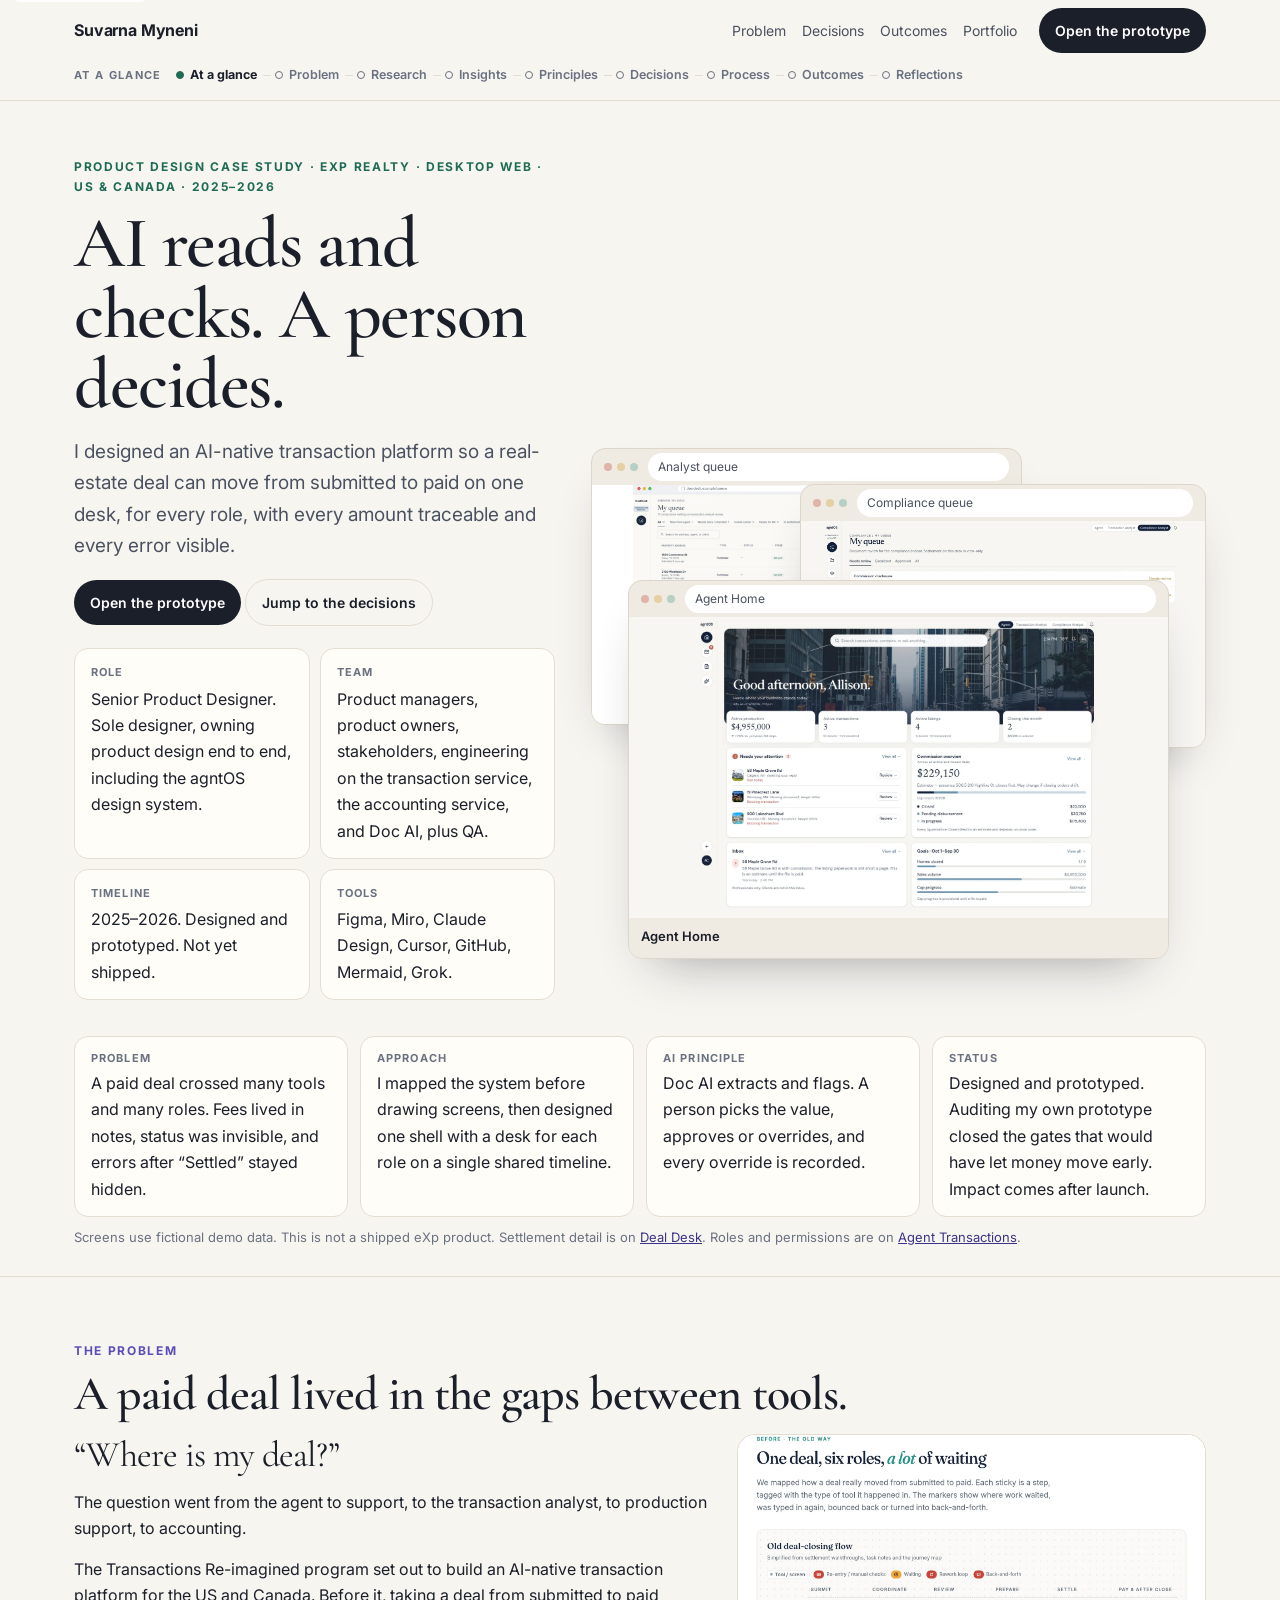
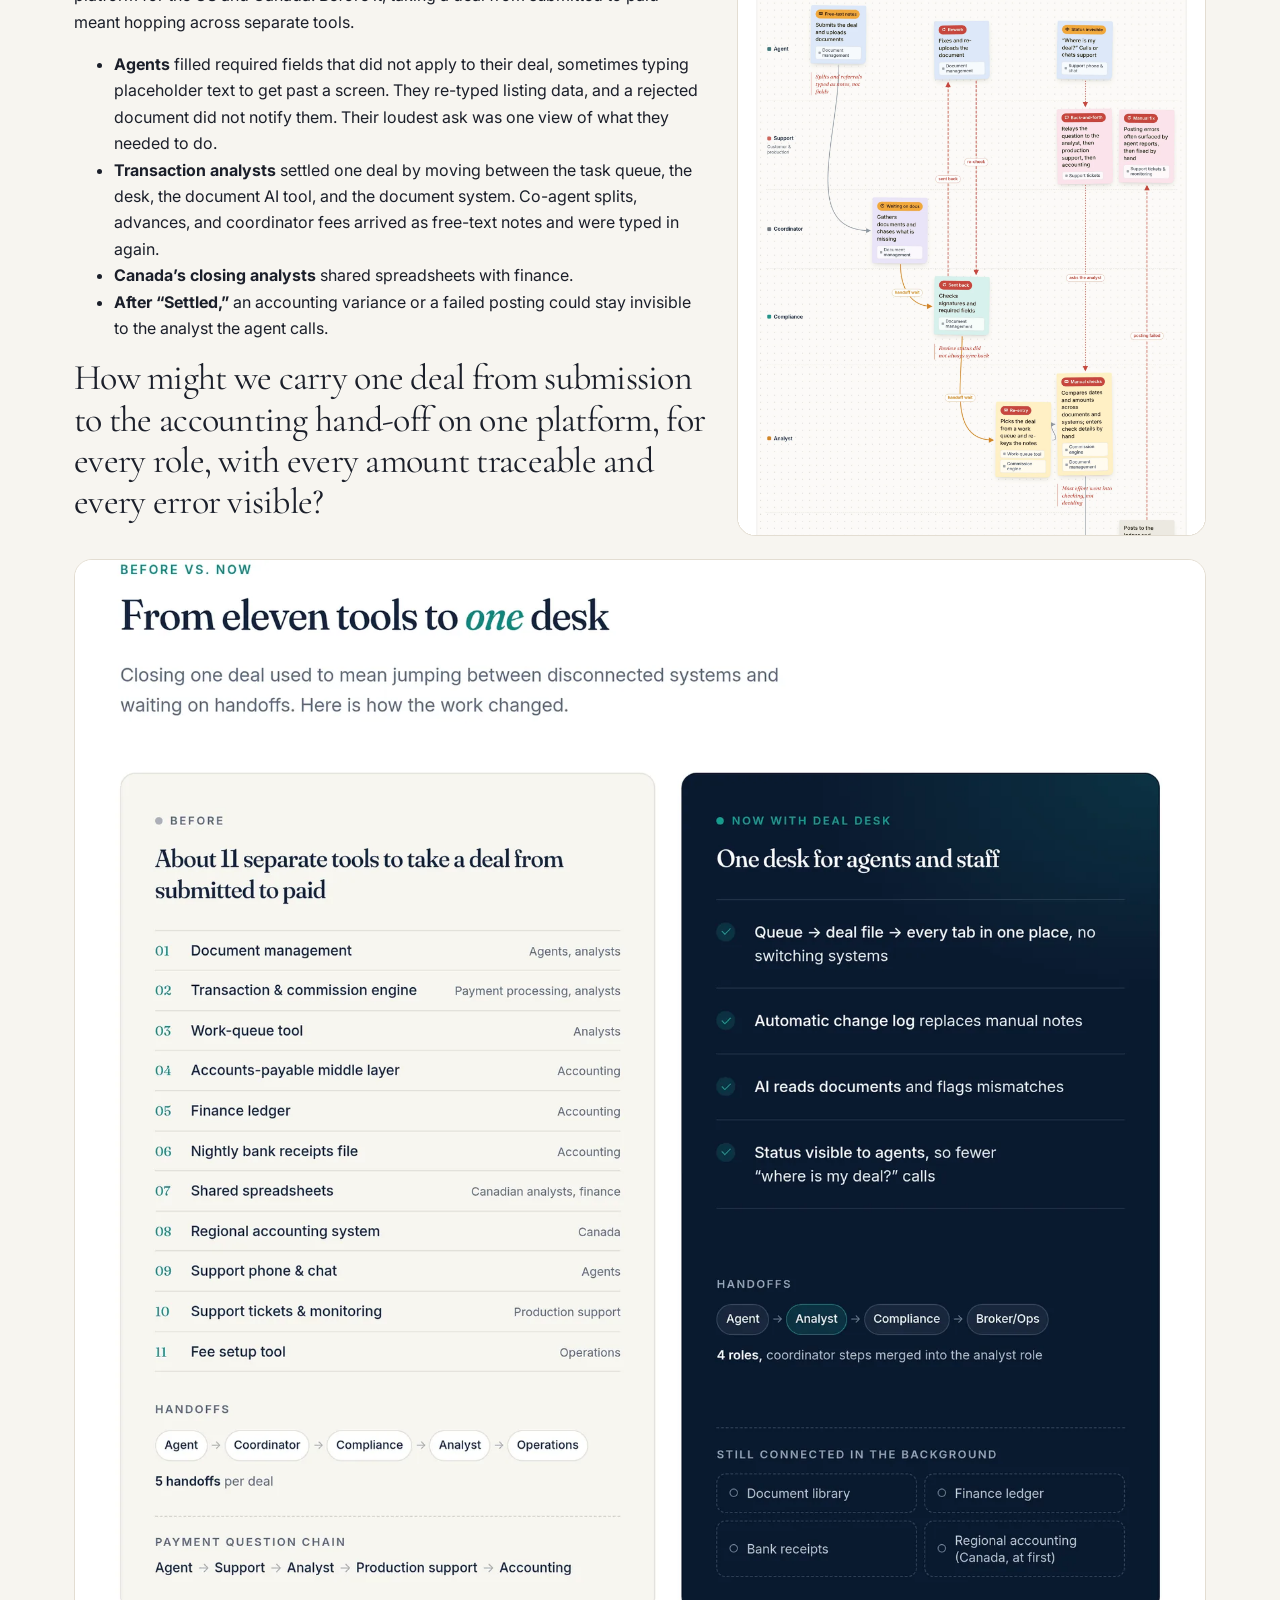
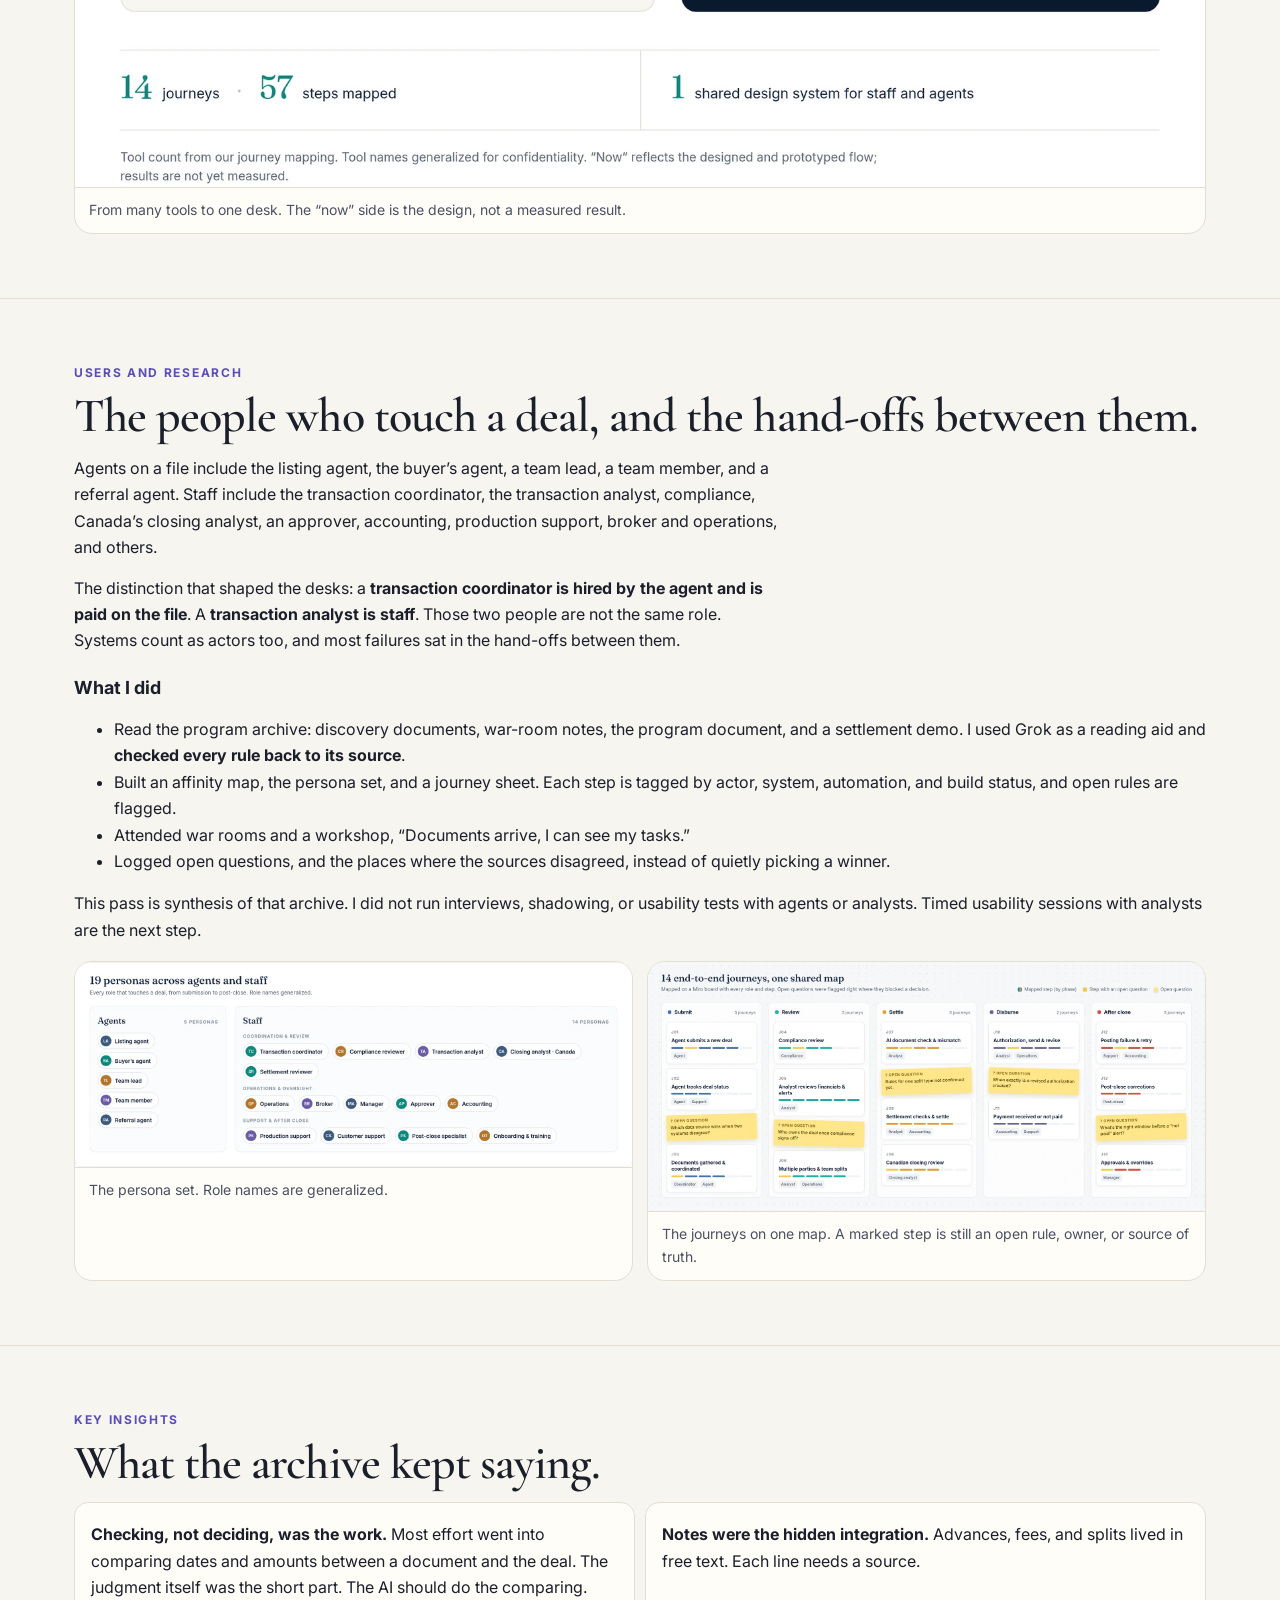
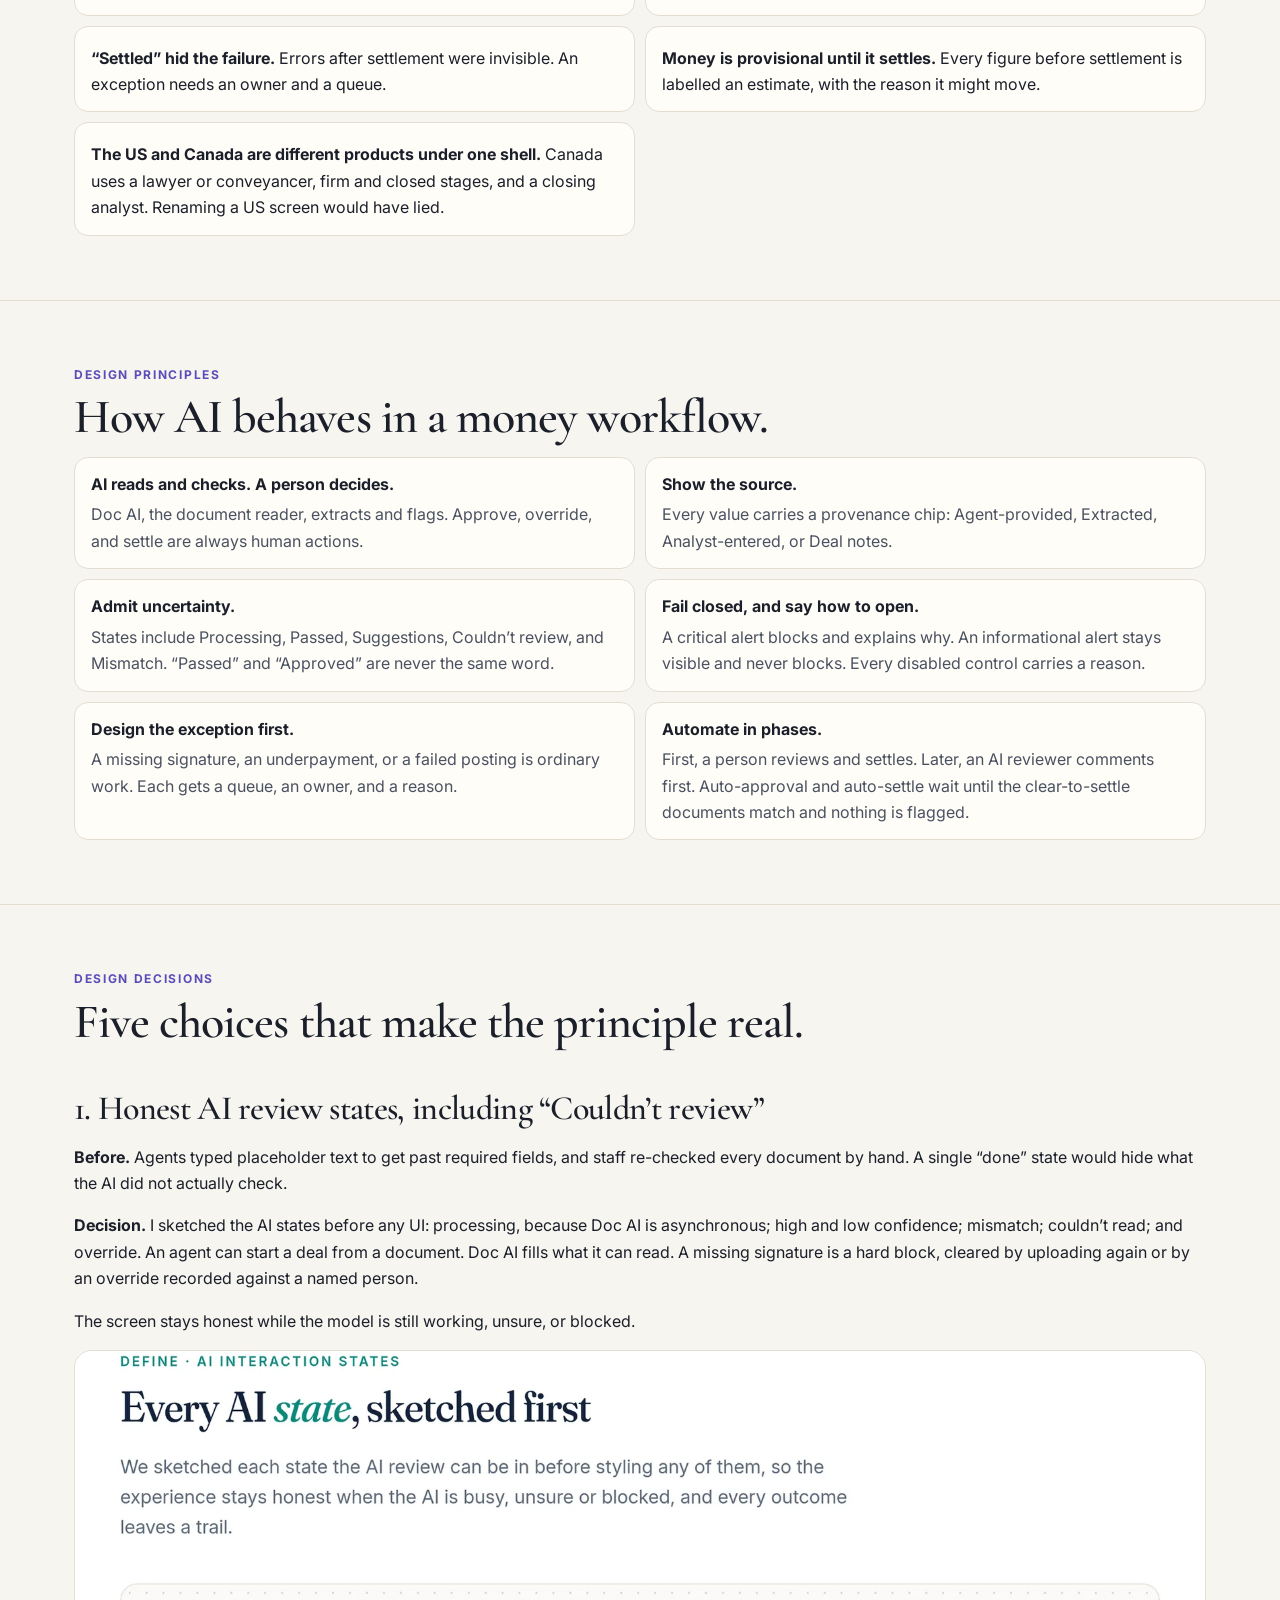
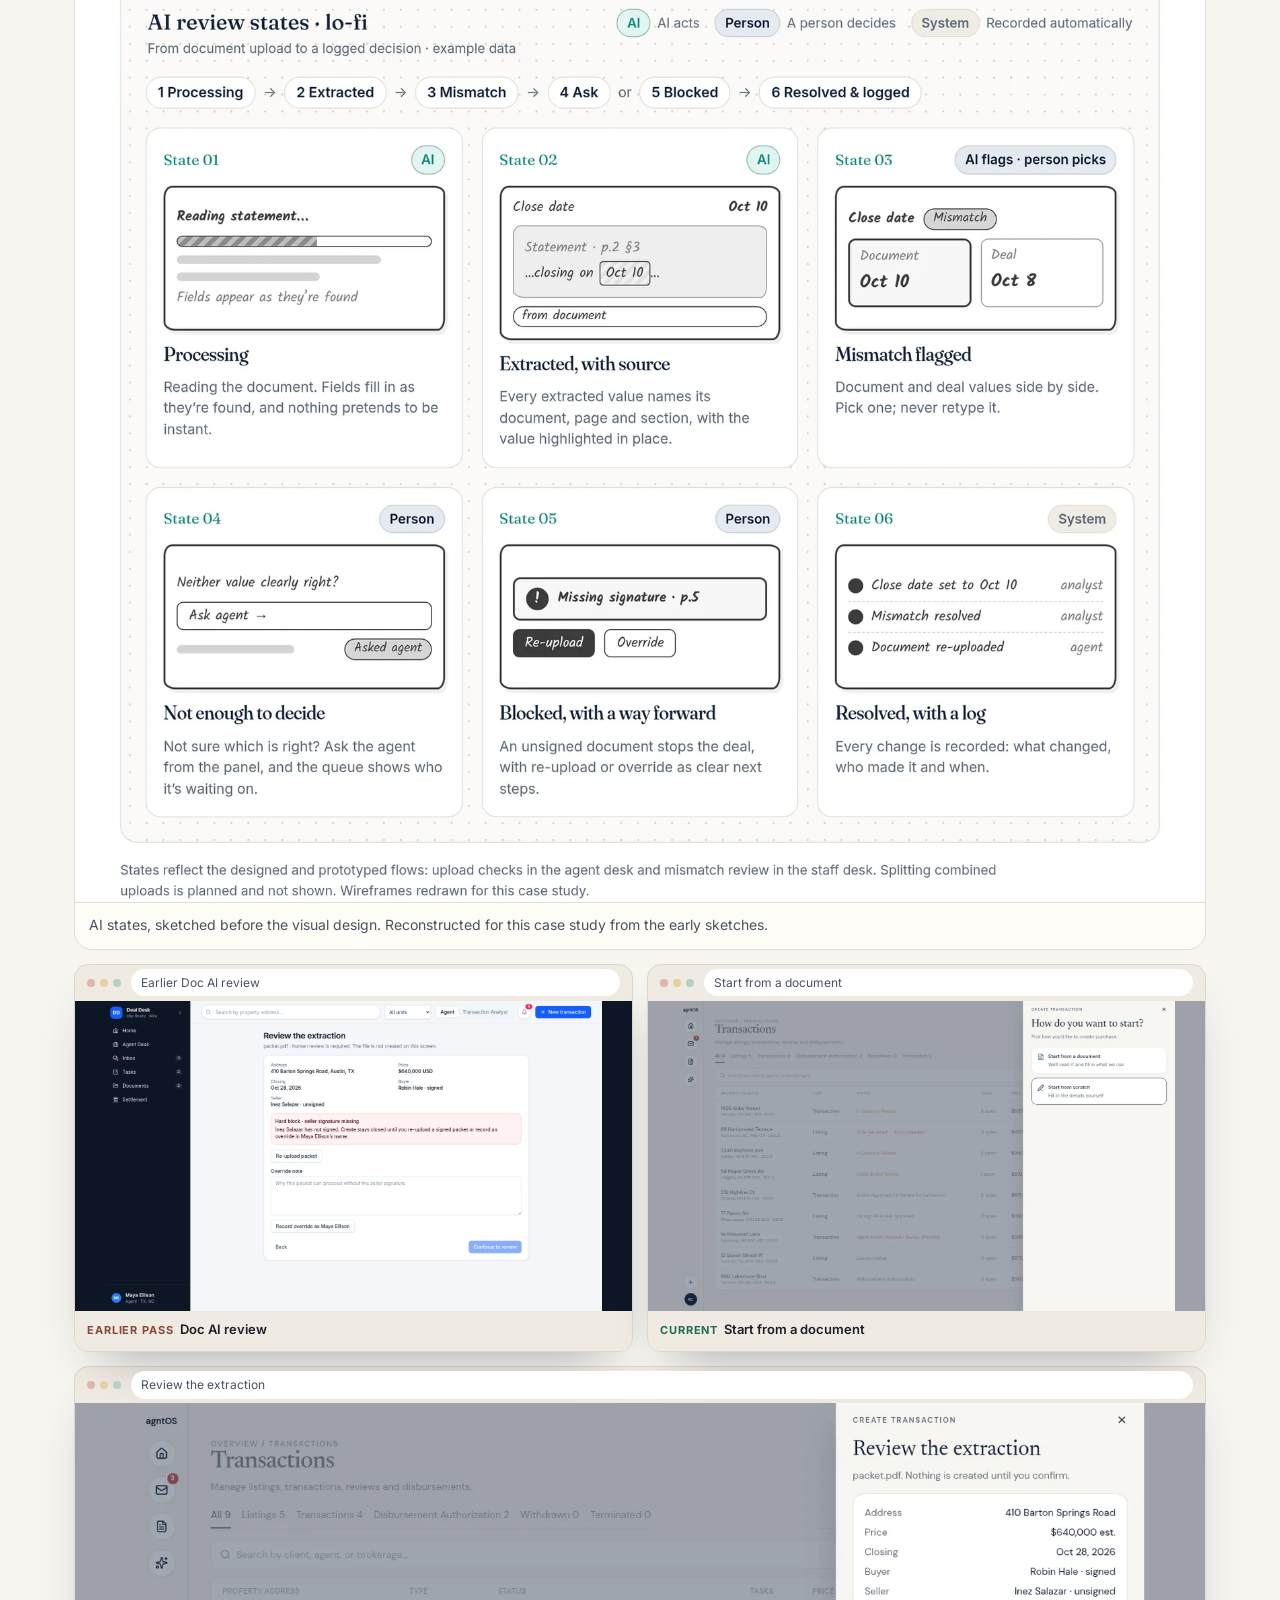
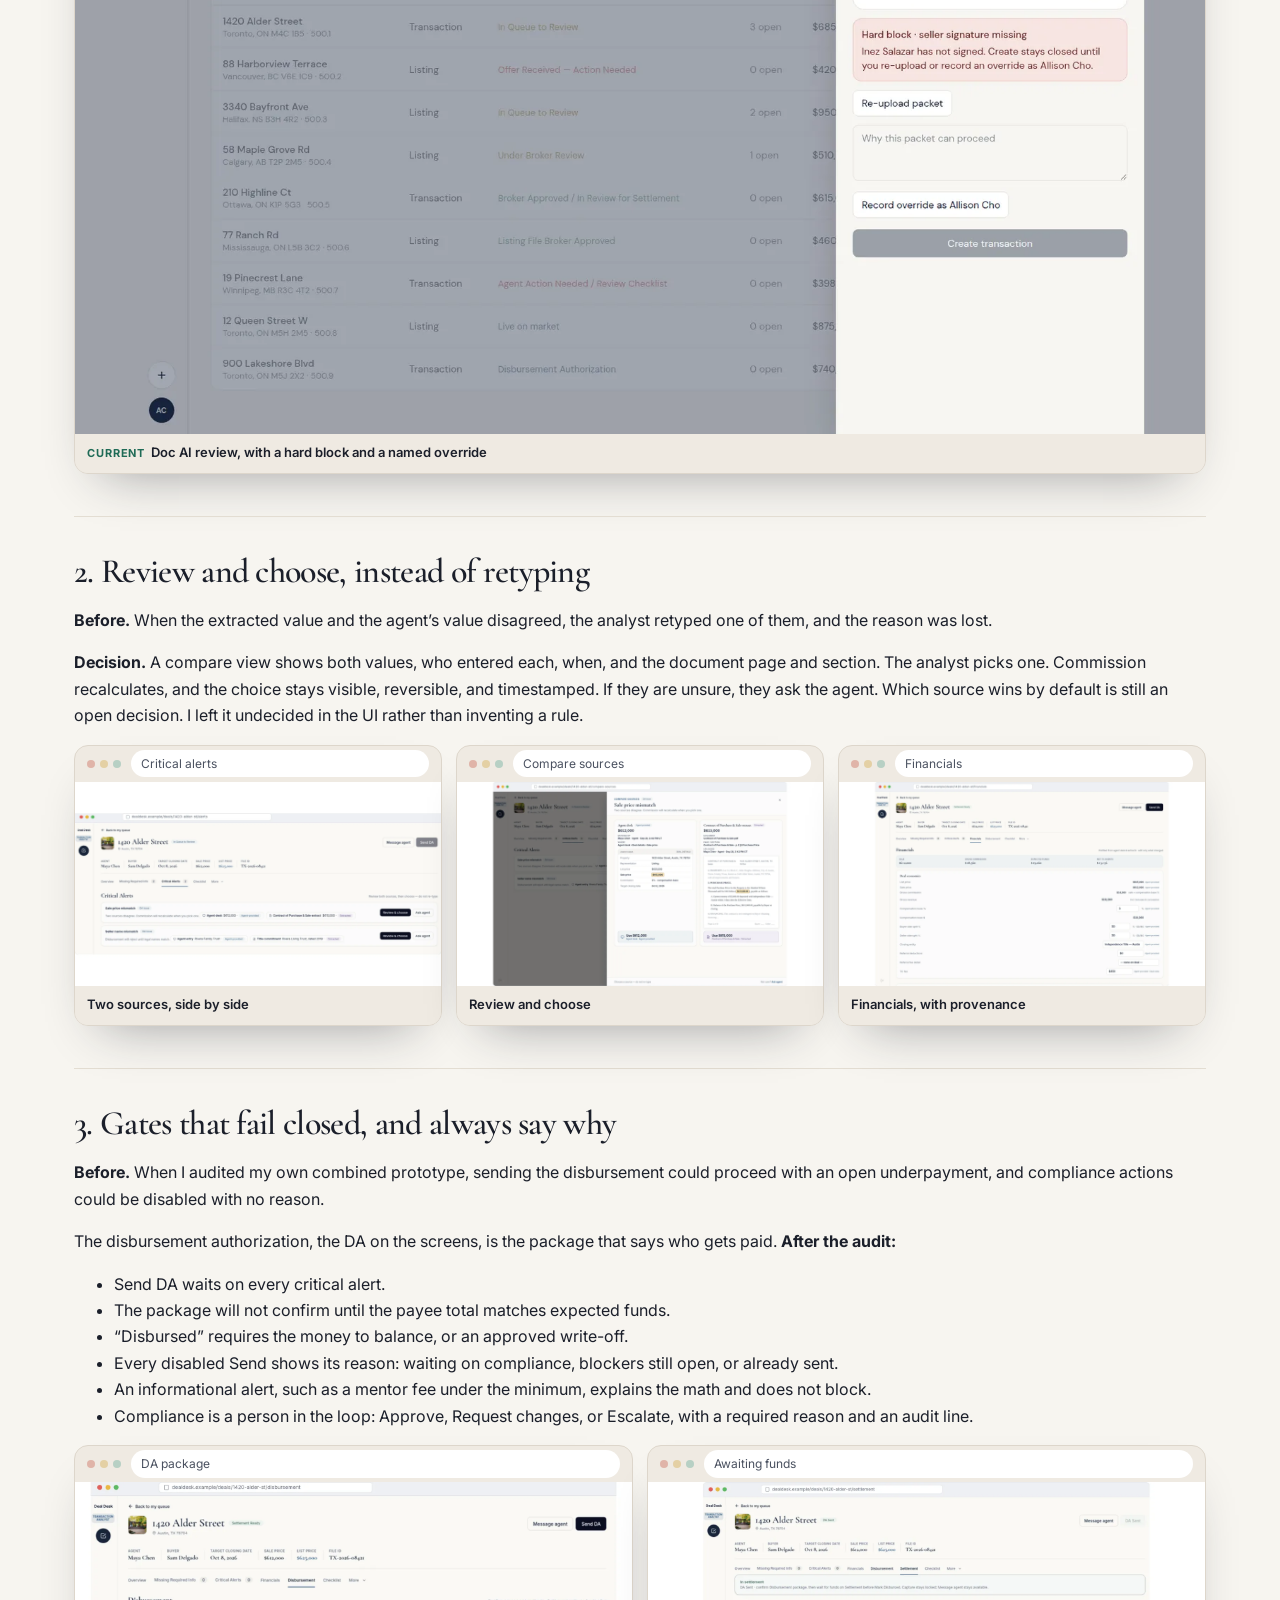
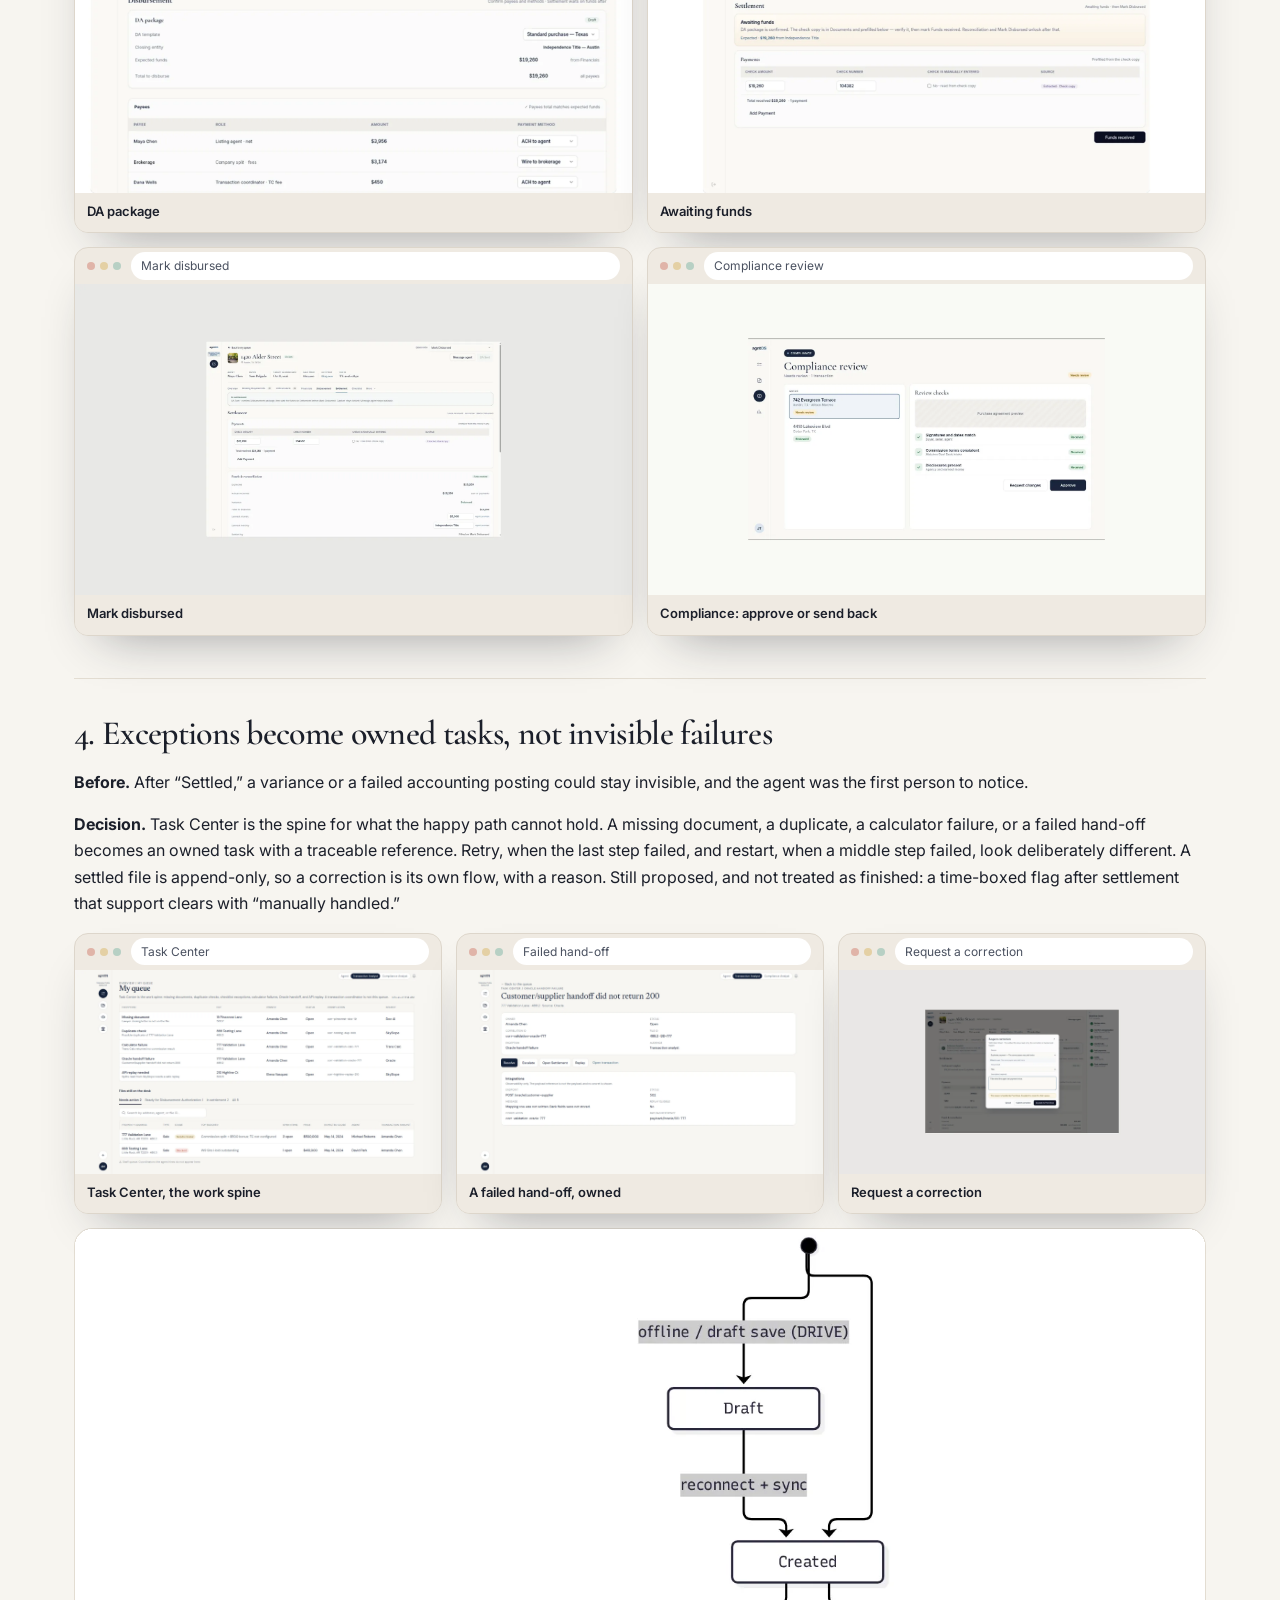
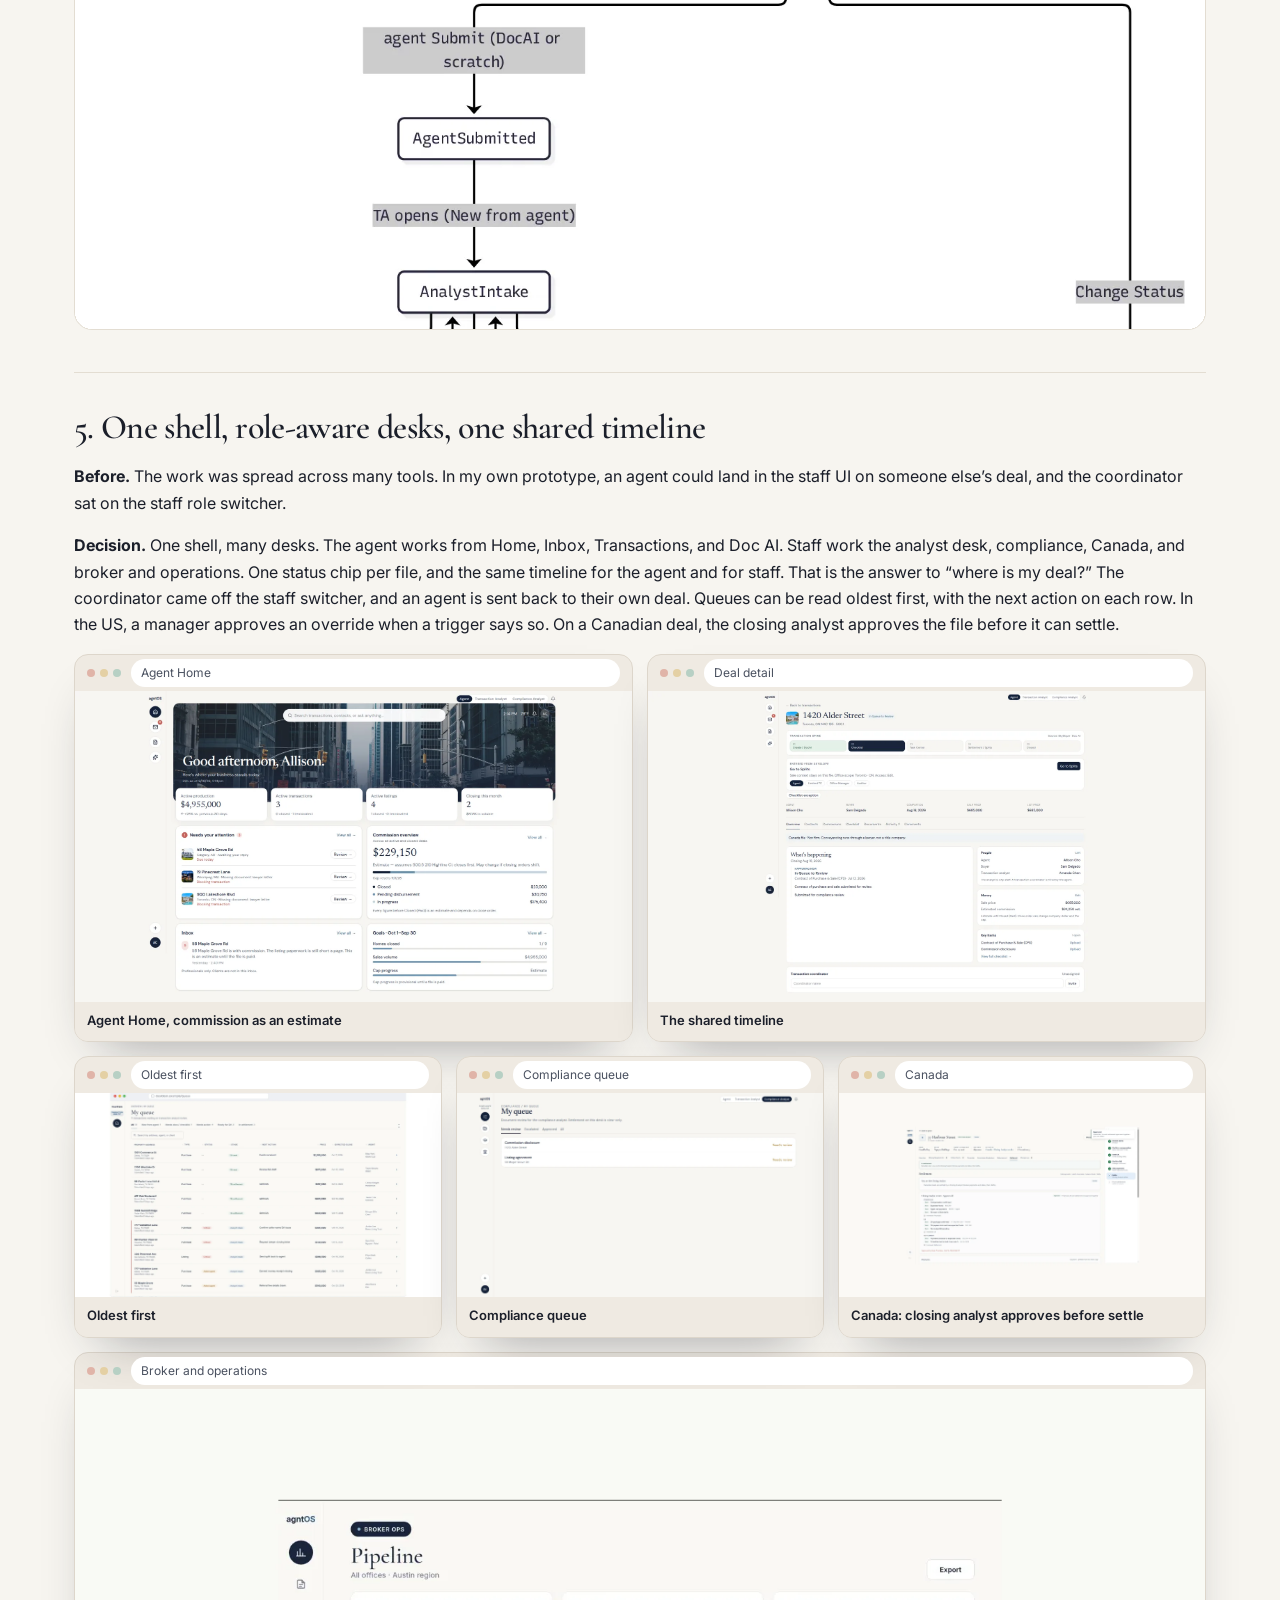
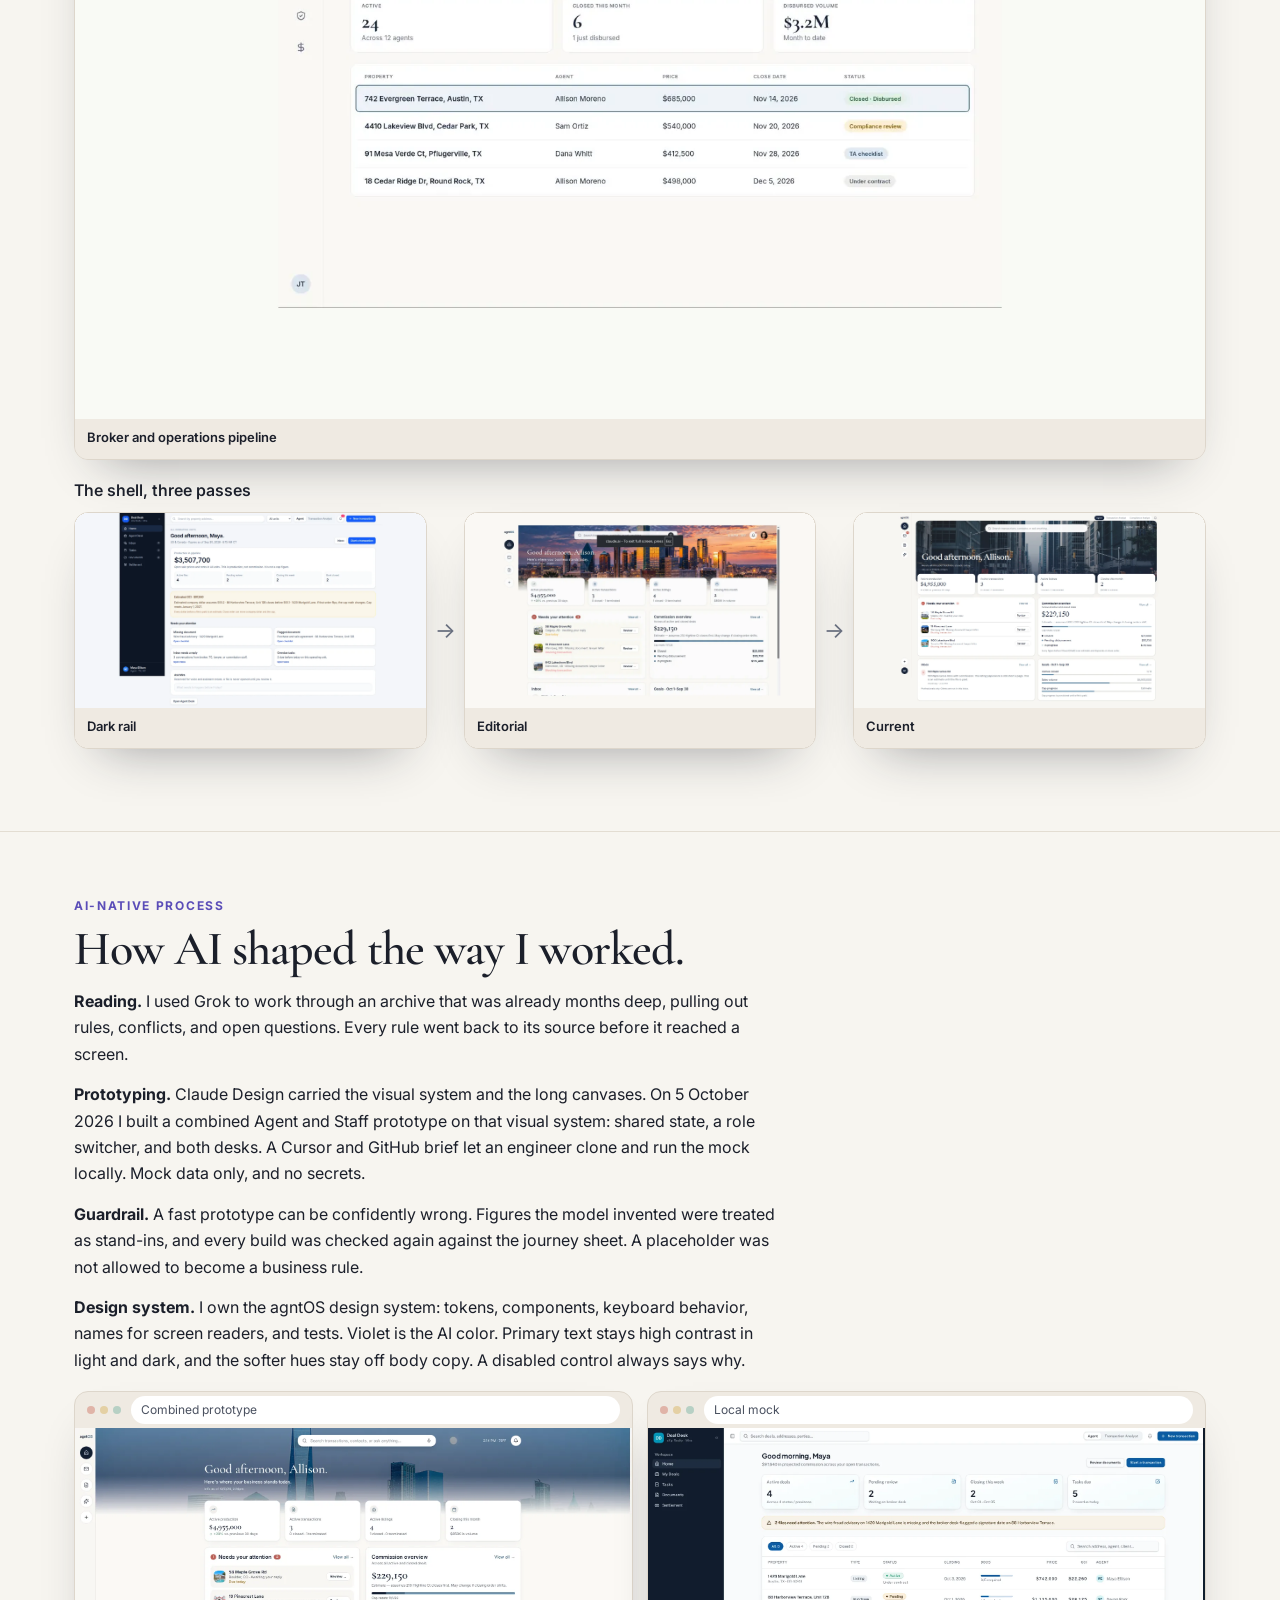
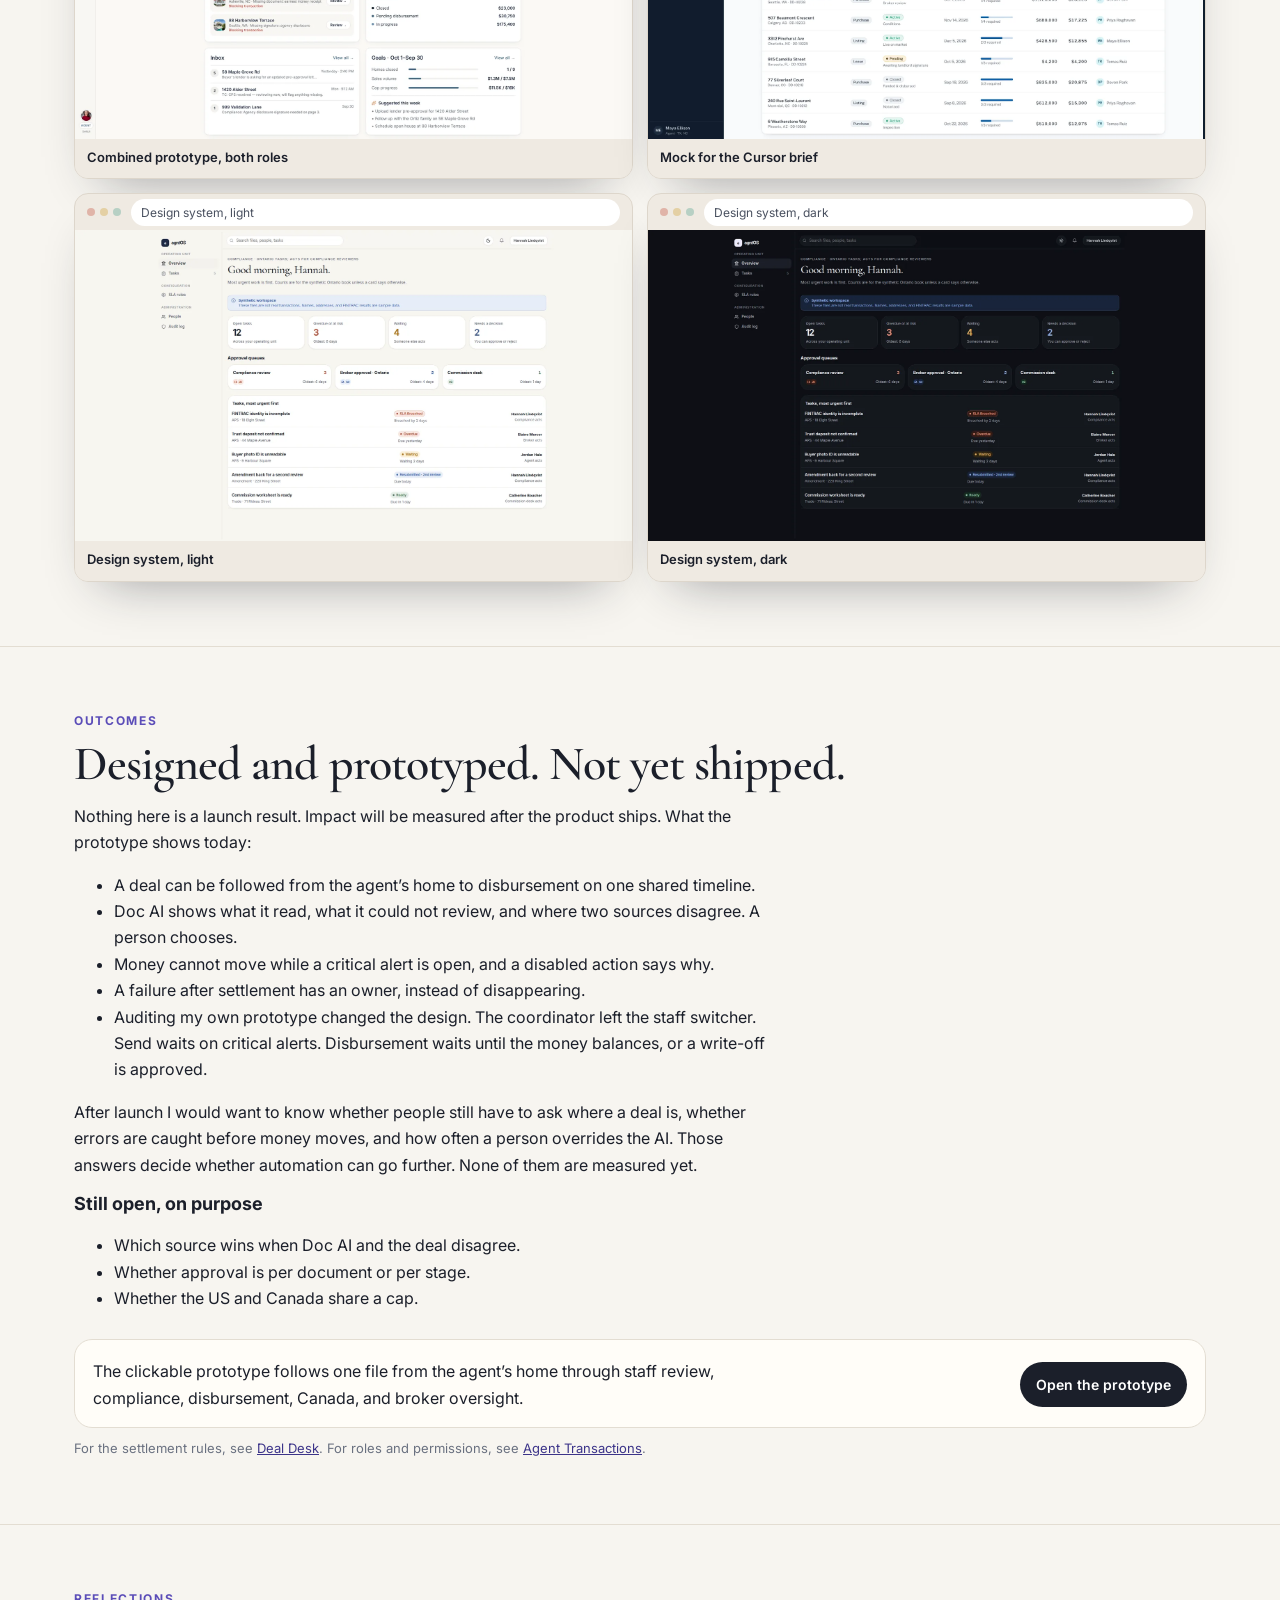
==== index.html @ 7574d7b2 "Rewrite the agntOS case study for a recruiter skim. Bring over the shorter case study from the portf" ====
<!doctype html>
<html lang="en">
<head>
<meta charset="utf-8">
<meta name="viewport" content="width=device-width,initial-scale=1">
<title>agntOS — AI reads and checks. A person decides. · Suvarna Myneni</title>
<meta name="description" content="Case study by Suvarna Myneni: an AI-native real-estate transaction platform where document AI reads and checks, and a person decides. Designed and prototyped for eXp Realty, 2025–2026. Not yet shipped.">
<link rel="canonical" href="https://suvarnamyneni-project.github.io/agntos-case-study/">
<link rel="preconnect" href="https://fonts.googleapis.com">
<link rel="preconnect" href="https://fonts.gstatic.com" crossorigin>
<link href="https://fonts.googleapis.com/css2?family=Cormorant+Garamond:ital,wght@0,500;0,600;1,500&family=Inter:wght@400;500;600;700&display=swap" rel="stylesheet">
<link rel="stylesheet" href="assets/style.css">
</head>
<body>
<a class="skip" href="#main">Skip to content</a>
<div class="sticky-head">
<nav class="top" aria-label="Case study">
  <div class="wrap">
    <a class="brand" href="https://suvarnamyneni-project.github.io">Suvarna Myneni</a>
    <div class="links">
      <a href="#problem">Problem</a>
      <a href="#decisions">Decisions</a>
      <a href="#outcomes">Outcomes</a>
      <a href="https://suvarnamyneni-project.github.io">Portfolio</a>
    </div>
    <a class="btn" href="walkthrough.html">Open the prototype</a>
  </div>
</nav>
<nav class="rail" id="rail" aria-label="On this page">
  <div class="rail-label" id="railLabel">At a glance</div>
  <ol>
    <li><a href="#glance"><i class="dot" aria-hidden="true"></i>At a glance</a></li>
    <li><a href="#problem"><i class="dot" aria-hidden="true"></i>Problem</a></li>
    <li><a href="#research"><i class="dot" aria-hidden="true"></i>Research</a></li>
    <li><a href="#insights"><i class="dot" aria-hidden="true"></i>Insights</a></li>
    <li><a href="#principles"><i class="dot" aria-hidden="true"></i>Principles</a></li>
    <li><a href="#decisions"><i class="dot" aria-hidden="true"></i>Decisions</a></li>
    <li><a href="#process"><i class="dot" aria-hidden="true"></i>Process</a></li>
    <li><a href="#outcomes"><i class="dot" aria-hidden="true"></i>Outcomes</a></li>
    <li><a href="#reflections"><i class="dot" aria-hidden="true"></i>Reflections</a></li>
  </ol>
</nav>
</div>

<header class="hero" id="glance" data-rail="At a glance">
  <div class="wrap">
    <div class="hero-grid">
      <div>
        <p class="eyebrow">Product design case study · eXp Realty · Desktop web · US &amp; Canada · 2025–2026</p>
        <h1>AI reads and checks. A person decides.</h1>
        <p class="lead">I designed an AI-native transaction platform so a real-estate deal can move from submitted to paid on one desk, for every role, with every amount traceable and every error visible.</p>
        <p><a class="btn" href="walkthrough.html">Open the prototype</a> <a class="btn ghost" href="#decisions">Jump to the decisions</a></p>
        <div class="meta">
          <div><b>Role</b>Senior Product Designer. Sole designer, owning product design end to end, including the agntOS design system.</div>
          <div><b>Team</b>Product managers, product owners, stakeholders, engineering on the transaction service, the accounting service, and Doc AI, plus QA.</div>
          <div><b>Timeline</b>2025–2026. Designed and prototyped. Not yet shipped.</div>
          <div><b>Tools</b>Figma, Miro, Claude Design, Cursor, GitHub, Mermaid, Grok.</div>
        </div>
      </div>
      <div class="stack" aria-label="Three desks in the same platform">
        <figure class="win back l">
          <div class="chrome" aria-hidden="true"><span class="dots"><i></i><i></i><i></i></span><span class="omnibox">Analyst queue</span></div>
          <a class="shot" href="walkthrough.html#21"><img src="img/21-ta-desk-queue-oldest-first.webp" alt="Analyst queue sorted oldest first. Each row shows age, a critical or asked-agent chip, and the next action." width="1600" height="893"></a>
          <figcaption><a href="walkthrough.html#21">Analyst queue</a></figcaption>
        </figure>
        <figure class="win back r">
          <div class="chrome" aria-hidden="true"><span class="dots"><i></i><i></i><i></i></span><span class="omnibox">Compliance queue</span></div>
          <a class="shot" href="walkthrough.html#18"><img src="img/18-compliance-queue.webp" alt="Compliance queue of documents waiting for a person. Settlement is view-only for this role." width="1600" height="893"></a>
          <figcaption><a href="walkthrough.html#18">Compliance queue</a></figcaption>
        </figure>
        <figure class="win front">
          <div class="chrome" aria-hidden="true"><span class="dots"><i></i><i></i><i></i></span><span class="omnibox">Agent Home</span></div>
          <a class="shot" href="walkthrough.html#02"><img src="img/02-home-agent-home.webp" alt="Agent Home. Commission is labelled as an estimate until the file is paid." width="1600" height="893" fetchpriority="high"></a>
          <figcaption><a href="walkthrough.html#02">Agent Home</a></figcaption>
        </figure>
      </div>
    </div>
    <div class="tldr" id="summary">
      <article class="card"><h3>Problem</h3><p>A paid deal crossed many tools and many roles. Fees lived in notes, status was invisible, and errors after “Settled” stayed hidden.</p></article>
      <article class="card"><h3>Approach</h3><p>I mapped the system before drawing screens, then designed one shell with a desk for each role on a single shared timeline.</p></article>
      <article class="card"><h3>AI principle</h3><p>Doc AI extracts and flags. A person picks the value, approves or overrides, and every override is recorded.</p></article>
      <article class="card"><h3>Status</h3><p>Designed and prototyped. Auditing my own prototype closed the gates that would have let money move early. Impact comes after launch.</p></article>
    </div>
    <p class="note">Screens use fictional demo data. This is not a shipped eXp product. Settlement detail is on <a href="https://suvarnamyneni-project.github.io/work/deal-desk/">Deal Desk</a>. Roles and permissions are on <a href="https://suvarnamyneni-project.github.io/work/agent-transactions/">Agent Transactions</a>.</p>
  </div>
</header>

<main id="main">

<section id="problem" data-rail="The problem">
  <div class="wrap">
    <p class="kicker">The problem</p>
    <h2>A paid deal lived in the gaps between tools.</h2>
    <div class="split">
      <div class="prose">
        <p class="pull">“Where is my deal?”</p>
        <p>The question went from the agent to support, to the transaction analyst, to production support, to accounting.</p>
        <p>The Transactions Re-imagined program set out to build an AI-native transaction platform for the US and Canada. Before it, taking a deal from submitted to paid meant hopping across separate tools.</p>
        <ul>
          <li><strong>Agents</strong> filled required fields that did not apply to their deal, sometimes typing placeholder text to get past a screen. They re-typed listing data, and a rejected document did not notify them. Their loudest ask was one view of what they needed to do.</li>
          <li><strong>Transaction analysts</strong> settled one deal by moving between the task queue, the desk, the document AI tool, and the document system. Co-agent splits, advances, and coordinator fees arrived as free-text notes and were typed in again.</li>
          <li><strong>Canada’s closing analysts</strong> shared spreadsheets with finance.</li>
          <li><strong>After “Settled,”</strong> an accounting variance or a failed posting could stay invisible to the analyst the agent calls.</li>
        </ul>
        <p class="pull">How might we carry one deal from submission to the accounting hand-off on one platform, for every role, with every amount traceable and every error visible?</p>
      </div>
      <figure class="diagram tall">
        <img loading="lazy" src="art/85-flows-old-flow.webp" alt="Map of today’s deal flow across roles and systems, from the agent through staff tools to payment.">
        <figcaption>Today’s deal flow across roles and systems. Scroll inside the frame to read the map.</figcaption>
      </figure>
    </div>
    <figure class="diagram" style="margin-top:22px">
      <img loading="lazy" src="art/83-research-tool-audit-eleven-to-one.webp" alt="Before and after panel. Before: many separate tools and a chain of hand-offs from the agent to accounting. After: one desk for agents and staff. The footnote says the after side is the designed prototype and results are not measured.">
      <figcaption>From many tools to one desk. The “now” side is the design, not a measured result.</figcaption>
    </figure>
  </div>
</section>

<section id="research" data-rail="Users and research">
  <div class="wrap">
    <p class="kicker">Users and research</p>
    <h2>The people who touch a deal, and the hand-offs between them.</h2>
    <div class="prose">
      <p>Agents on a file include the listing agent, the buyer’s agent, a team lead, a team member, and a referral agent. Staff include the transaction coordinator, the transaction analyst, compliance, Canada’s closing analyst, an approver, accounting, production support, broker and operations, and others.</p>
      <p>The distinction that shaped the desks: a <strong>transaction coordinator is hired by the agent and is paid on the file</strong>. A <strong>transaction analyst is staff</strong>. Those two people are not the same role. Systems count as actors too, and most failures sat in the hand-offs between them.</p>
    </div>
    <h3 style="margin-top:22px">What I did</h3>
    <ul>
      <li>Read the program archive: discovery documents, war-room notes, the program document, and a settlement demo. I used Grok as a reading aid and <strong>checked every rule back to its source</strong>.</li>
      <li>Built an affinity map, the persona set, and a journey sheet. Each step is tagged by actor, system, automation, and build status, and open rules are flagged.</li>
      <li>Attended war rooms and a workshop, “Documents arrive, I can see my tasks.”</li>
      <li>Logged open questions, and the places where the sources disagreed, instead of quietly picking a winner.</li>
    </ul>
    <p>This pass is synthesis of that archive. I did not run interviews, shadowing, or usability tests with agents or analysts. Timed usability sessions with analysts are the next step.</p>
    <div class="frames two" style="margin-top:18px">
      <figure class="diagram">
        <img loading="lazy" src="art/81-research-personas.webp" alt="Persona set for the people who touch a deal, from listing and buyer’s agents through staff roles such as analyst, compliance, closing, accounting, and support.">
        <figcaption>The persona set. Role names are generalized.</figcaption>
      </figure>
      <figure class="diagram">
        <img loading="lazy" src="art/80-research-journey-map.webp" alt="Journey map from submit through review, settlement, disbursement, and after close. Marked steps are places where a rule, an owner, or a source of truth was still open.">
        <figcaption>The journeys on one map. A marked step is still an open rule, owner, or source of truth.</figcaption>
      </figure>
    </div>
  </div>
</section>

<section id="insights" data-rail="Key insights">
  <div class="wrap">
    <p class="kicker">Key insights</p>
    <h2>What the archive kept saying.</h2>
    <div class="themes">
      <article>
        <p><strong>Checking, not deciding, was the work.</strong> Most effort went into comparing dates and amounts between a document and the deal. The judgment itself was the short part. The AI should do the comparing.</p>
      </article>
      <article>
        <p><strong>Notes were the hidden integration.</strong> Advances, fees, and splits lived in free text. Each line needs a source.</p>
      </article>
      <article>
        <p><strong>“Settled” hid the failure.</strong> Errors after settlement were invisible. An exception needs an owner and a queue.</p>
      </article>
      <article>
        <p><strong>Money is provisional until it settles.</strong> Every figure before settlement is labelled an estimate, with the reason it might move.</p>
      </article>
      <article>
        <p><strong>The US and Canada are different products under one shell.</strong> Canada uses a lawyer or conveyancer, firm and closed stages, and a closing analyst. Renaming a US screen would have lied.</p>
      </article>
    </div>
  </div>
</section>

<section id="principles" data-rail="AI principles">
  <div class="wrap">
    <p class="kicker">Design principles</p>
    <h2>How AI behaves in a money workflow.</h2>
    <div class="rules">
      <article>
        <h3>AI reads and checks. A person decides.</h3>
        <p>Doc AI, the document reader, extracts and flags. Approve, override, and settle are always human actions.</p>
      </article>
      <article>
        <h3>Show the source.</h3>
        <p>Every value carries a provenance chip: Agent-provided, Extracted, Analyst-entered, or Deal notes.</p>
      </article>
      <article>
        <h3>Admit uncertainty.</h3>
        <p>States include Processing, Passed, Suggestions, Couldn’t review, and Mismatch. “Passed” and “Approved” are never the same word.</p>
      </article>
      <article>
        <h3>Fail closed, and say how to open.</h3>
        <p>A critical alert blocks and explains why. An informational alert stays visible and never blocks. Every disabled control carries a reason.</p>
      </article>
      <article>
        <h3>Design the exception first.</h3>
        <p>A missing signature, an underpayment, or a failed posting is ordinary work. Each gets a queue, an owner, and a reason.</p>
      </article>
      <article>
        <h3>Automate in phases.</h3>
        <p>First, a person reviews and settles. Later, an AI reviewer comments first. Auto-approval and auto-settle wait until the clear-to-settle documents match and nothing is flagged.</p>
      </article>
    </div>
  </div>
</section>

<section id="decisions" data-rail="Design decisions">
  <div class="wrap">
    <p class="kicker">Design decisions</p>
    <h2>Five choices that make the principle real.</h2>

    <article class="decision" id="decision-states">
      <h3>1. Honest AI review states, including “Couldn’t review”</h3>
      <p><strong>Before.</strong> Agents typed placeholder text to get past required fields, and staff re-checked every document by hand. A single “done” state would hide what the AI did not actually check.</p>
      <p><strong>Decision.</strong> I sketched the AI states before any UI: processing, because Doc AI is asynchronous; high and low confidence; mismatch; couldn’t read; and override. An agent can start a deal from a document. Doc AI fills what it can read. A missing signature is a hard block, cleared by uploading again or by an override recorded against a named person.</p>
      <p>The screen stays honest while the model is still working, unsure, or blocked.</p>
      <figure class="diagram" style="margin-top:16px">
        <img loading="lazy" src="art/92-wireframes-ai-interaction-states.webp" alt="Lo-fi sketch of six AI review states: processing, extracted with a source, mismatch, ask the agent, blocked on a missing signature, and resolved with a log. Each state is marked as AI, person, or system.">
        <figcaption>AI states, sketched before the visual design. Reconstructed for this case study from the early sketches.</figcaption>
      </figure>
      <div class="frames two" style="margin-top:14px">
        <figure class="win">
          <div class="chrome" aria-hidden="true"><span class="dots"><i></i><i></i><i></i></span><span class="omnibox">Earlier Doc AI review</span></div>
          <a class="shot" href="walkthrough.html#77"><img loading="lazy" src="img/77-evolution-docai-dark-rail.webp" alt="Earlier visual pass of document review. A missing seller signature blocks create until someone re-uploads or records an override in a named person’s name." width="1600" height="893"></a>
          <figcaption><span class="tag before">Earlier pass</span><a href="walkthrough.html#77">Doc AI review</a></figcaption>
        </figure>
        <figure class="win">
          <div class="chrome" aria-hidden="true"><span class="dots"><i></i><i></i><i></i></span><span class="omnibox">Start from a document</span></div>
          <a class="shot" href="walkthrough.html#05"><img loading="lazy" src="img/05-create-how-to-start.webp" alt="New transaction panel offering start from a document, read by Doc AI, or start from scratch." width="1600" height="893"></a>
          <figcaption><span class="tag after">Current</span><a href="walkthrough.html#05">Start from a document</a></figcaption>
        </figure>
      </div>
      <figure class="win" style="margin-top:14px">
        <div class="chrome" aria-hidden="true"><span class="dots"><i></i><i></i><i></i></span><span class="omnibox">Review the extraction</span></div>
        <a class="shot" href="walkthrough.html#06"><img loading="lazy" src="img/06-docai-review-extraction.webp" alt="Review the extraction. Price is marked as an estimate, the buyer is signed, the seller is not, and Create stays closed until re-upload or a named override." width="1600" height="893"></a>
        <figcaption><span class="tag after">Current</span><a href="walkthrough.html#06">Doc AI review, with a hard block and a named override</a></figcaption>
      </figure>
    </article>

    <article class="decision" id="decision-choose">
      <h3>2. Review and choose, instead of retyping</h3>
      <p><strong>Before.</strong> When the extracted value and the agent’s value disagreed, the analyst retyped one of them, and the reason was lost.</p>
      <p><strong>Decision.</strong> A compare view shows both values, who entered each, when, and the document page and section. The analyst picks one. Commission recalculates, and the choice stays visible, reversible, and timestamped. If they are unsure, they ask the agent. Which source wins by default is still an open decision. I left it undecided in the UI rather than inventing a rule.</p>
      <div class="frames three" style="margin-top:16px">
        <figure class="win">
          <div class="chrome" aria-hidden="true"><span class="dots"><i></i><i></i><i></i></span><span class="omnibox">Critical alerts</span></div>
          <a class="shot" href="walkthrough.html#24"><img loading="lazy" src="img/24-ta-desk-critical-alerts.webp" alt="Critical alerts listing mismatches. Each one shows the agent-provided value and the extracted value, with source chips, before anyone acts." width="1600" height="893"></a>
          <figcaption><a href="walkthrough.html#24">Two sources, side by side</a></figcaption>
        </figure>
        <figure class="win">
          <div class="chrome" aria-hidden="true"><span class="dots"><i></i><i></i><i></i></span><span class="omnibox">Compare sources</span></div>
          <a class="shot" href="walkthrough.html#25"><img loading="lazy" src="img/25-ta-desk-review-and-choose.webp" alt="Compare view for a sale-price mismatch. Each side names who entered it and the contract page. The analyst chooses one value and does not retype." width="1600" height="893"></a>
          <figcaption><a href="walkthrough.html#25">Review and choose</a></figcaption>
        </figure>
        <figure class="win">
          <div class="chrome" aria-hidden="true"><span class="dots"><i></i><i></i><i></i></span><span class="omnibox">Financials</span></div>
          <a class="shot" href="walkthrough.html#32"><img loading="lazy" src="img/32-financials-prefilled.webp" alt="Financials prefilled from the agent desk and extracts. Each line has a source chip, and the analyst edits only what changed." width="1600" height="893"></a>
          <figcaption><a href="walkthrough.html#32">Financials, with provenance</a></figcaption>
        </figure>
      </div>
    </article>

    <article class="decision" id="decision-gates">
      <h3>3. Gates that fail closed, and always say why</h3>
      <p><strong>Before.</strong> When I audited my own combined prototype, sending the disbursement could proceed with an open underpayment, and compliance actions could be disabled with no reason.</p>
      <p>The disbursement authorization, the DA on the screens, is the package that says who gets paid. <strong>After the audit:</strong></p>
      <ul>
        <li>Send DA waits on every critical alert.</li>
        <li>The package will not confirm until the payee total matches expected funds.</li>
        <li>“Disbursed” requires the money to balance, or an approved write-off.</li>
        <li>Every disabled Send shows its reason: waiting on compliance, blockers still open, or already sent.</li>
        <li>An informational alert, such as a mentor fee under the minimum, explains the math and does not block.</li>
        <li>Compliance is a person in the loop: Approve, Request changes, or Escalate, with a required reason and an audit line.</li>
      </ul>
      <div class="frames two" style="margin-top:16px">
        <figure class="win">
          <div class="chrome" aria-hidden="true"><span class="dots"><i></i><i></i><i></i></span><span class="omnibox">DA package</span></div>
          <a class="shot" href="walkthrough.html#37"><img loading="lazy" src="img/37-disbursement-da-package.webp" alt="Disbursement package listing payees, roles, amounts, and methods. Confirm stays shut until the payee total matches expected funds." width="1600" height="893"></a>
          <figcaption><a href="walkthrough.html#37">DA package</a></figcaption>
        </figure>
        <figure class="win">
          <div class="chrome" aria-hidden="true"><span class="dots"><i></i><i></i><i></i></span><span class="omnibox">Awaiting funds</span></div>
          <a class="shot" href="walkthrough.html#40"><img loading="lazy" src="img/40-settlement-awaiting-funds.webp" alt="Settlement awaiting funds. Check details are prefilled from the check copy, and variance reads balanced only when actual equals expected." width="1600" height="893"></a>
          <figcaption><a href="walkthrough.html#40">Awaiting funds</a></figcaption>
        </figure>
        <figure class="win">
          <div class="chrome" aria-hidden="true"><span class="dots"><i></i><i></i><i></i></span><span class="omnibox">Mark disbursed</span></div>
          <a class="shot" href="walkthrough.html#42"><img loading="lazy" src="img/42-settlement-mark-disbursed.webp" alt="Mark disbursed is available only once funds balance and the dates match." width="1600" height="893"></a>
          <figcaption><a href="walkthrough.html#42">Mark disbursed</a></figcaption>
        </figure>
        <figure class="win">
          <div class="chrome" aria-hidden="true"><span class="dots"><i></i><i></i><i></i></span><span class="omnibox">Compliance review</span></div>
          <a class="shot" href="walkthrough.html#20"><img loading="lazy" src="img/20-compliance-approve.webp" alt="Compliance review. Approve sends the file on. Request changes sends it back. The action requires a person." width="1600" height="893"></a>
          <figcaption><a href="walkthrough.html#20">Compliance: approve or send back</a></figcaption>
        </figure>
      </div>
    </article>

    <article class="decision" id="decision-exceptions">
      <h3>4. Exceptions become owned tasks, not invisible failures</h3>
      <p><strong>Before.</strong> After “Settled,” a variance or a failed accounting posting could stay invisible, and the agent was the first person to notice.</p>
      <p><strong>Decision.</strong> Task Center is the spine for what the happy path cannot hold. A missing document, a duplicate, a calculator failure, or a failed hand-off becomes an owned task with a traceable reference. Retry, when the last step failed, and restart, when a middle step failed, look deliberately different. A settled file is append-only, so a correction is its own flow, with a reason. Still proposed, and not treated as finished: a time-boxed flag after settlement that support clears with “manually handled.”</p>
      <div class="frames three" style="margin-top:16px">
        <figure class="win">
          <div class="chrome" aria-hidden="true"><span class="dots"><i></i><i></i><i></i></span><span class="omnibox">Task Center</span></div>
          <a class="shot" href="walkthrough.html#14"><img loading="lazy" src="img/14-task-center-work-spine.webp" alt="Task Center. Missing documents, duplicates, calculator failures, and failed hand-offs are owned tasks above the files still on the desk." width="1600" height="893"></a>
          <figcaption><a href="walkthrough.html#14">Task Center, the work spine</a></figcaption>
        </figure>
        <figure class="win">
          <div class="chrome" aria-hidden="true"><span class="dots"><i></i><i></i><i></i></span><span class="omnibox">Failed hand-off</span></div>
          <a class="shot" href="walkthrough.html#15"><img loading="lazy" src="img/15-task-center-oracle-handoff-task.webp" alt="Task detail for a failed accounting hand-off, with an owner, a traceable reference, and actions to resolve, escalate, or replay." width="1600" height="893"></a>
          <figcaption><a href="walkthrough.html#15">A failed hand-off, owned</a></figcaption>
        </figure>
        <figure class="win">
          <div class="chrome" aria-hidden="true"><span class="dots"><i></i><i></i><i></i></span><span class="omnibox">Request a correction</span></div>
          <a class="shot" href="walkthrough.html#46"><img loading="lazy" src="img/46-post-settlement-request-correction.webp" alt="Request a correction on a settled file: a reason, when to use it, the party at fault, and a description. The original record stays." width="1600" height="893"></a>
          <figcaption><a href="walkthrough.html#46">Request a correction</a></figcaption>
        </figure>
      </div>
      <figure class="diagram tall" style="margin-top:14px">
        <img loading="lazy" src="art/87-flows-s1-master-lifecycle.webp" alt="One deal lifecycle with its phases, gates, and loops, and a table reconciling the different names teams used for the same moment, from settle through closed and paid.">
        <figcaption>One lifecycle. The alias table reconciles the names different teams used for the same moment, including Settle, Mark Disbursed, Disbursed, Settlement Complete, and Closed (Paid). Scroll to read it.</figcaption>
      </figure>
    </article>

    <article class="decision" id="decision-desks">
      <h3>5. One shell, role-aware desks, one shared timeline</h3>
      <p><strong>Before.</strong> The work was spread across many tools. In my own prototype, an agent could land in the staff UI on someone else’s deal, and the coordinator sat on the staff role switcher.</p>
      <p><strong>Decision.</strong> One shell, many desks. The agent works from Home, Inbox, Transactions, and Doc AI. Staff work the analyst desk, compliance, Canada, and broker and operations. One status chip per file, and the same timeline for the agent and for staff. That is the answer to “where is my deal?” The coordinator came off the staff switcher, and an agent is sent back to their own deal. Queues can be read oldest first, with the next action on each row. In the US, a manager approves an override when a trigger says so. On a Canadian deal, the closing analyst approves the file before it can settle.</p>
      <div class="frames two" style="margin-top:16px">
        <figure class="win">
          <div class="chrome" aria-hidden="true"><span class="dots"><i></i><i></i><i></i></span><span class="omnibox">Agent Home</span></div>
          <a class="shot" href="walkthrough.html#02"><img loading="lazy" src="img/02-home-agent-home.webp" alt="Agent Home. Commission is labelled as an estimate until the file is paid." width="1600" height="893"></a>
          <figcaption><a href="walkthrough.html#02">Agent Home, commission as an estimate</a></figcaption>
        </figure>
        <figure class="win">
          <div class="chrome" aria-hidden="true"><span class="dots"><i></i><i></i><i></i></span><span class="omnibox">Deal detail</span></div>
          <a class="shot" href="walkthrough.html#08"><img loading="lazy" src="img/08-deal-detail-transaction-spine.webp" alt="Deal detail with one status spine shared by the agent and by staff, from create through closed." width="1600" height="893"></a>
          <figcaption><a href="walkthrough.html#08">The shared timeline</a></figcaption>
        </figure>
      </div>
      <div class="frames three" style="margin-top:14px">
        <figure class="win">
          <div class="chrome" aria-hidden="true"><span class="dots"><i></i><i></i><i></i></span><span class="omnibox">Oldest first</span></div>
          <a class="shot" href="walkthrough.html#21"><img loading="lazy" src="img/21-ta-desk-queue-oldest-first.webp" alt="Analyst queue read oldest first, with the next action on each row." width="1600" height="893"></a>
          <figcaption><a href="walkthrough.html#21">Oldest first</a></figcaption>
        </figure>
        <figure class="win">
          <div class="chrome" aria-hidden="true"><span class="dots"><i></i><i></i><i></i></span><span class="omnibox">Compliance queue</span></div>
          <a class="shot" href="walkthrough.html#18"><img loading="lazy" src="img/18-compliance-queue.webp" alt="Compliance queue. Documents wait for a person, and settlement is view-only." width="1600" height="893"></a>
          <figcaption><a href="walkthrough.html#18">Compliance queue</a></figcaption>
        </figure>
        <figure class="win">
          <div class="chrome" aria-hidden="true"><span class="dots"><i></i><i></i><i></i></span><span class="omnibox">Canada</span></div>
          <a class="shot" href="walkthrough.html#50"><img loading="lazy" src="img/50-canada-approve-all.webp" alt="Canadian closing-analyst review. Financials, the disbursement package, and settlement are approved together before the file can settle." width="1600" height="893"></a>
          <figcaption><a href="walkthrough.html#50">Canada: closing analyst approves before settle</a></figcaption>
        </figure>
      </div>
      <figure class="win" style="margin-top:14px">
        <div class="chrome" aria-hidden="true"><span class="dots"><i></i><i></i><i></i></span><span class="omnibox">Broker and operations</span></div>
        <a class="shot" href="walkthrough.html#53"><img loading="lazy" src="img/53-broker-ops-pipeline.webp" alt="Broker and operations pipeline, with each deal’s stage through closed and disbursed." width="1600" height="893"></a>
        <figcaption><a href="walkthrough.html#53">Broker and operations pipeline</a></figcaption>
      </figure>
      <h3 style="margin-top:22px;font-family:var(--sans);font-size:16px;letter-spacing:0">The shell, three passes</h3>
      <div class="evo">
        <figure class="win">
          <a class="shot" href="walkthrough.html#74"><img loading="lazy" src="img/74-evolution-home-dark-rail.webp" alt="Earlier home with a dark navigation rail." width="1600" height="893"></a>
          <figcaption><a href="walkthrough.html#74">Dark rail</a></figcaption>
        </figure>
        <span class="arrow" aria-hidden="true">→</span>
        <figure class="win">
          <a class="shot" href="walkthrough.html#73"><img loading="lazy" src="img/73-evolution-home-claude-v1.webp" alt="First editorial home, before the current restyle." width="1600" height="893"></a>
          <figcaption><a href="walkthrough.html#73">Editorial</a></figcaption>
        </figure>
        <span class="arrow" aria-hidden="true">→</span>
        <figure class="win">
          <a class="shot" href="walkthrough.html#02"><img loading="lazy" src="img/02-home-agent-home.webp" alt="Current Agent Home." width="1600" height="893"></a>
          <figcaption><a href="walkthrough.html#02">Current</a></figcaption>
        </figure>
      </div>
    </article>
  </div>
</section>

<section id="process" data-rail="How I worked">
  <div class="wrap">
    <p class="kicker">AI-native process</p>
    <h2>How AI shaped the way I worked.</h2>
    <div class="prose">
      <p><strong>Reading.</strong> I used Grok to work through an archive that was already months deep, pulling out rules, conflicts, and open questions. Every rule went back to its source before it reached a screen.</p>
      <p><strong>Prototyping.</strong> Claude Design carried the visual system and the long canvases. On 5 October 2026 I built a combined Agent and Staff prototype on that visual system: shared state, a role switcher, and both desks. A Cursor and GitHub brief let an engineer clone and run the mock locally. Mock data only, and no secrets.</p>
      <p><strong>Guardrail.</strong> A fast prototype can be confidently wrong. Figures the model invented were treated as stand-ins, and every build was checked again against the journey sheet. A placeholder was not allowed to become a business rule.</p>
      <p><strong>Design system.</strong> I own the agntOS design system: tokens, components, keyboard behavior, names for screen readers, and tests. Violet is the AI color. Primary text stays high contrast in light and dark, and the softer hues stay off body copy. A disabled control always says why.</p>
    </div>
    <div class="frames two" style="margin-top:18px">
      <figure class="win">
        <div class="chrome" aria-hidden="true"><span class="dots"><i></i><i></i><i></i></span><span class="omnibox">Combined prototype</span></div>
        <a class="shot" href="walkthrough.html#54"><img loading="lazy" src="img/54-combined-agent-home.webp" alt="Combined prototype. Agent Home and the staff desks share one state and a role switcher." width="1600" height="893"></a>
        <figcaption><a href="walkthrough.html#54">Combined prototype, both roles</a></figcaption>
      </figure>
      <figure class="win">
        <div class="chrome" aria-hidden="true"><span class="dots"><i></i><i></i><i></i></span><span class="omnibox">Local mock</span></div>
        <a class="shot" href="walkthrough.html#79"><img loading="lazy" src="img/79-evolution-agent-home-mock.webp" alt="Agent home mock that the Cursor brief used so an engineer could run the prototype locally." width="1600" height="893"></a>
        <figcaption><a href="walkthrough.html#79">Mock for the Cursor brief</a></figcaption>
      </figure>
      <figure class="win">
        <div class="chrome" aria-hidden="true"><span class="dots"><i></i><i></i><i></i></span><span class="omnibox">Design system, light</span></div>
        <a class="shot" href="walkthrough.html#68"><img loading="lazy" src="img/68-design-system-overview-light.webp" alt="Design system overview in the light theme, built from the agntOS tokens and components." width="1600" height="893"></a>
        <figcaption><a href="walkthrough.html#68">Design system, light</a></figcaption>
      </figure>
      <figure class="win">
        <div class="chrome" aria-hidden="true"><span class="dots"><i></i><i></i><i></i></span><span class="omnibox">Design system, dark</span></div>
        <a class="shot" href="walkthrough.html#69"><img loading="lazy" src="img/69-design-system-overview-dark.webp" alt="The same design system overview in the dark theme." width="1600" height="893"></a>
        <figcaption><a href="walkthrough.html#69">Design system, dark</a></figcaption>
      </figure>
    </div>
  </div>
</section>

<section id="outcomes" data-rail="Outcomes">
  <div class="wrap">
    <p class="kicker">Outcomes</p>
    <h2>Designed and prototyped. Not yet shipped.</h2>
    <div class="prose">
      <p>Nothing here is a launch result. Impact will be measured after the product ships. What the prototype shows today:</p>
      <ul>
        <li>A deal can be followed from the agent’s home to disbursement on one shared timeline.</li>
        <li>Doc AI shows what it read, what it could not review, and where two sources disagree. A person chooses.</li>
        <li>Money cannot move while a critical alert is open, and a disabled action says why.</li>
        <li>A failure after settlement has an owner, instead of disappearing.</li>
        <li>Auditing my own prototype changed the design. The coordinator left the staff switcher. Send waits on critical alerts. Disbursement waits until the money balances, or a write-off is approved.</li>
      </ul>
      <p>After launch I would want to know whether people still have to ask where a deal is, whether errors are caught before money moves, and how often a person overrides the AI. Those answers decide whether automation can go further. None of them are measured yet.</p>
      <h3>Still open, on purpose</h3>
      <ul>
        <li>Which source wins when Doc AI and the deal disagree.</li>
        <li>Whether approval is per document or per stage.</li>
        <li>Whether the US and Canada share a cap.</li>
      </ul>
    </div>
    <div class="endcap">
      <p>The clickable prototype follows one file from the agent’s home through staff review, compliance, disbursement, Canada, and broker oversight.</p>
      <a class="btn" href="walkthrough.html">Open the prototype</a>
    </div>
    <p class="note">For the settlement rules, see <a href="https://suvarnamyneni-project.github.io/work/deal-desk/">Deal Desk</a>. For roles and permissions, see <a href="https://suvarnamyneni-project.github.io/work/agent-transactions/">Agent Transactions</a>.</p>
  </div>
</section>

<section id="reflections" data-rail="Reflections">
  <div class="wrap">
    <p class="kicker">Reflections</p>
    <h2>What I would carry into the next one.</h2>
    <ol class="lessons">
      <li>
        <h3>Map the systems, not just the screens.</h3>
        <p>The failures lived in the hand-offs. A calmer screen on top of a hop is still a hop.</p>
      </li>
      <li>
        <h3>Write the rule before the picture.</h3>
        <p>Estimate until paid. Append-only after disbursed. A coordinator is not an analyst. Those rules shaped more of the UI than the visual pass did.</p>
      </li>
      <li>
        <h3>Design the exception first.</h3>
        <p>Trust is the retry, the escalation, and the correction that does not rewrite history.</p>
      </li>
      <li>
        <h3>AI earns trust by admitting uncertainty.</h3>
        <p>“Couldn’t review” mattered as much as “Passed.”</p>
      </li>
      <li>
        <h3>A fast prototype can be confidently wrong.</h3>
        <p>The desks were clickable quickly. The journey sheet kept a placeholder from becoming a business rule.</p>
      </li>
      <li>
        <h3>Sit with analysts before the next visual pass.</h3>
        <p>The archive was deep, and it was still secondhand. Timed usability sessions are the work I would start sooner.</p>
      </li>
    </ol>
  </div>
</section>

</main>

<footer>
  <div class="wrap">
    <div class="links-row">
      <a href="https://suvarnamyneni-project.github.io">Portfolio</a>
      <a href="walkthrough.html">Prototype</a>
      <a href="https://suvarnamyneni-project.github.io/work/deal-desk/">Deal Desk</a>
      <a href="https://suvarnamyneni-project.github.io/work/agent-transactions/">Agent Transactions</a>
    </div>
    Suvarna Myneni · Senior Product Designer<br>
    <span class="note">agntOS case study, 2025–2026. Designed and prototyped with fictional demo data. Not a shipped eXp product.</span>
  </div>
</footer>
<script>
(function(){
  var links=[].slice.call(document.querySelectorAll('#rail a'));
  var sections=links.map(function(a){return document.querySelector(a.getAttribute('href'));}).filter(Boolean);
  var label=document.getElementById('railLabel');
  function set(sec){
    links.forEach(function(a){
      var on=a.getAttribute('href')==='#'+sec.id;
      a.classList.toggle('on', on);
      if(on) a.setAttribute('aria-current','true');
      else a.removeAttribute('aria-current');
    });
    if(label) label.textContent=sec.getAttribute('data-rail')||'';
  }
  function update(){
    var line=(document.querySelector('.sticky-head').getBoundingClientRect().bottom||0)+32;
    var current=sections[0];
    sections.forEach(function(s){
      if(s.getBoundingClientRect().top<=line) current=s;
    });
    if(current) set(current);
  }
  update();
  addEventListener('scroll', update, {passive:true});
  addEventListener('resize', update);
})();
</script>
</body>
</html>
---- assets/style.css ----
:root{
  --ink:#1b1f2a;
  --muted:#4a5160;
  --soft:#6a7180;
  --line:#e3ddd2;
  --bg:#f7f5f0;
  --card:#fffdf8;
  --brand:#3c3489;
  --brand-soft:#eeecf8;
  --sage:#1f6b56;
  --sage-soft:#e5f2ec;
  --clay:#8a4638;
  --amber:#8a5a12;
  --violet:#5b4db8;
  --chrome:#efeae2;
  --radius:18px;
  --shadow:0 24px 50px -28px rgba(27,31,42,.45);
  --serif:"Cormorant Garamond",Georgia,"Times New Roman",serif;
  --sans:Inter,system-ui,-apple-system,Segoe UI,Roboto,sans-serif;
  --head:108px;
}
*{box-sizing:border-box}
html{scroll-behavior:smooth;overflow-x:clip}
body{
  margin:0;
  font-family:var(--sans);
  color:var(--ink);
  background:var(--bg);
  line-height:1.65;
  -webkit-font-smoothing:antialiased;
}
img{max-width:100%;height:auto;display:block}
figure{margin:0}
a{color:var(--brand)}
a:hover{color:#241e66}
:focus-visible{outline:3px solid var(--brand);outline-offset:3px}
.skip{
  position:absolute;left:12px;top:-40px;background:#fff;color:var(--ink);
  padding:8px 12px;border-radius:8px;z-index:50;
}
.skip:focus{top:12px}
.wrap{max-width:1180px;margin:0 auto;padding:0 24px}
.sticky-head{
  position:sticky;top:0;z-index:30;
  background:rgba(247,245,240,.92);
  backdrop-filter:blur(12px);
  border-bottom:1px solid var(--line);
}
nav.top .wrap{
  display:flex;align-items:center;gap:16px 22px;
  min-height:58px;padding-top:8px;padding-bottom:8px;flex-wrap:wrap;
}
.brand{font-weight:700;text-decoration:none;color:var(--ink);letter-spacing:-.01em}
.links{display:flex;flex-wrap:wrap;gap:8px 16px;margin-left:auto;font-size:14px}
.links a{color:var(--muted);text-decoration:none}
.links a:hover{color:var(--ink)}
.btn{
  display:inline-flex;align-items:center;gap:8px;
  background:var(--ink);color:#fff!important;text-decoration:none;
  padding:11px 16px;border-radius:999px;font-weight:600;font-size:14px;
}
.btn.ghost{background:transparent;color:var(--ink)!important;border:1px solid var(--line)}
.btn.ghost:hover{background:#fff}
.rail{
  display:flex;align-items:center;gap:14px;
  padding:0 24px 10px;max-width:1180px;margin:0 auto;
}
.rail-label{
  flex:0 0 auto;font-size:11px;letter-spacing:.12em;text-transform:uppercase;
  color:var(--soft);font-weight:700;max-width:180px;
}
.rail ol{
  list-style:none;display:flex;flex-wrap:nowrap;gap:2px 0;margin:0;padding:0;
  flex:1 1 auto;min-width:0;max-width:100%;overflow-x:auto;
}
.rail a{
  display:flex;align-items:center;gap:6px;
  text-decoration:none;color:var(--soft);
  font-size:12.5px;font-weight:600;padding:4px 0;white-space:nowrap;
}
.rail li{display:flex;align-items:center}
.rail li:not(:last-child) a{padding-right:4px}
.rail li:not(:last-child)::after{
  content:"";width:8px;height:1px;background:var(--line);margin:0 4px 0 2px;flex:0 0 auto;
}
.rail a .dot{
  width:8px;height:8px;border-radius:50%;border:1.5px solid currentColor;background:transparent;flex:0 0 auto;
}
.rail a.on{color:var(--ink);font-weight:700}
.rail a.on .dot{background:var(--sage);border-color:var(--sage)}
header.hero{padding:56px 0 28px}
.eyebrow{
  font-size:12px;letter-spacing:.14em;text-transform:uppercase;
  color:var(--sage);font-weight:700;margin:0 0 12px;
}
h1{
  font-family:var(--serif);font-weight:560;
  font-size:clamp(40px,6vw,72px);line-height:.98;
  letter-spacing:-.02em;margin:0 0 16px;
}
h2{
  font-family:var(--serif);font-weight:560;
  font-size:clamp(32px,4vw,48px);line-height:1.05;
  letter-spacing:-.02em;margin:0 0 14px;
}
h3{font-size:18px;line-height:1.35;margin:0 0 8px}
.kicker{
  font-size:12px;letter-spacing:.14em;text-transform:uppercase;
  color:var(--violet);font-weight:700;margin:0 0 8px;
}
.lead{font-size:19px;color:var(--muted);max-width:42rem;margin:0 0 18px}
.hero-grid{display:grid;grid-template-columns:minmax(0,.9fr) minmax(0,1.15fr);gap:36px;align-items:end}
.meta{
  display:grid;grid-template-columns:1fr 1fr;gap:10px;margin:22px 0 8px;
}
.meta div,.card{
  background:var(--card);border:1px solid var(--line);border-radius:14px;padding:14px 16px;
}
.meta b,.card h3,.counts b{
  display:block;font-size:11px;letter-spacing:.1em;text-transform:uppercase;
  color:var(--soft);margin:0 0 4px;font-weight:700;font-family:var(--sans);
}
.note{font-size:13px;color:var(--soft);margin:10px 0 0}
.scope{
  margin:22px 0 0;padding:12px 14px 12px 16px;
  border-left:3px solid var(--sage);background:var(--sage-soft);
  border-radius:0 12px 12px 0;font-size:15px;
}
.scope span{
  display:block;font-size:11px;letter-spacing:.12em;text-transform:uppercase;
  font-weight:700;color:var(--sage);margin-bottom:4px;
}
.tldr{display:grid;grid-template-columns:repeat(4,1fr);gap:12px;margin-top:28px}
.tldr .card p{margin:0}
.tldr strong{font-family:var(--serif);font-size:28px;font-weight:560;letter-spacing:-.02em;display:block;line-height:1}
section{padding:64px 0;border-top:1px solid var(--line);scroll-margin-top:var(--head)}
header.hero{scroll-margin-top:var(--head)}
.prose{max-width:44rem}
.prose p,.split p{margin:0 0 14px}
.split{display:grid;grid-template-columns:1.15fr .85fr;gap:28px;align-items:start}
.split.rev{grid-template-columns:.85fr 1.15fr}
.pull{
  font-family:var(--serif);font-size:clamp(26px,3vw,36px);line-height:1.15;
  margin:8px 0 18px;letter-spacing:-.02em;
}
.chips{display:flex;flex-wrap:wrap;gap:8px;margin:12px 0 0;padding:0;list-style:none}
.chips li{
  background:#fff;border:1px solid var(--line);border-radius:999px;
  padding:6px 12px;font-size:14px;font-weight:600;
}
.counts{display:grid;grid-template-columns:repeat(5,1fr);gap:10px;margin:18px 0;padding:0;list-style:none}
.counts li{background:var(--card);border:1px solid var(--line);border-radius:14px;padding:14px}
.counts b{font-family:var(--serif);font-size:32px;letter-spacing:-.03em;text-transform:none;color:var(--ink);font-weight:560;letter-spacing:0}
.counts span{display:block;color:var(--muted);font-size:13px;line-height:1.35}
.themes{display:grid;grid-template-columns:1fr 1fr;gap:10px;margin-top:8px}
.themes article{background:var(--card);border:1px solid var(--line);border-radius:14px;padding:14px 16px}
.themes b{color:var(--violet);font-size:12px;letter-spacing:.08em}
.themes p{margin:4px 0 0}
.principles{display:grid;grid-template-columns:repeat(5,1fr);gap:10px;margin:16px 0}
.principles div{background:var(--ink);color:#f4f0e8;border-radius:14px;padding:14px}
.principles b{display:block;font-family:var(--serif);font-size:26px;font-weight:560;margin-bottom:4px}
.principles p{margin:0;font-size:13px;color:#d9d3c8}
.ia{display:grid;grid-template-columns:repeat(4,1fr);gap:12px;margin-top:18px}
.ia .col{background:var(--card);border:1px solid var(--line);border-radius:var(--radius);padding:16px 16px 8px}
.ia h3{font-size:12px;letter-spacing:.12em;text-transform:uppercase;color:var(--brand);margin-bottom:10px}
.ia ul{list-style:none;margin:0;padding:0}
.ia li{padding:3px 0 3px 12px;position:relative;font-weight:600;font-size:14.5px}
.ia li::before{content:"";position:absolute;left:0;top:11px;width:6px;height:6px;border-radius:50%;background:var(--sage)}
.ia li ul{margin:2px 0 6px 4px}
.ia li li{font-weight:400;color:var(--muted);font-size:14px}
.ia li li::before{width:8px;height:1px;border-radius:0;background:var(--line);top:12px}
.life{
  display:flex;flex-wrap:wrap;gap:8px;align-items:center;margin:16px 0 8px;padding:0;list-style:none;
}
.life li{
  background:#fff;border:1px solid var(--line);border-radius:999px;padding:6px 12px;font-size:14px;font-weight:600;
}
.life li.gate{background:var(--ink);color:#fff;border-color:var(--ink)}
/* browser frame */
.win{
  background:var(--chrome);border:1px solid #ddd6cb;border-radius:14px;
  box-shadow:var(--shadow);overflow:hidden;
}
.win .chrome{
  display:flex;align-items:center;gap:10px;height:36px;padding:0 12px;
}
.dots{display:flex;gap:5px}
.dots i{width:8px;height:8px;border-radius:50%;display:block;background:#d7cfc4}
.dots i:nth-child(1){background:#e0b4a8}
.dots i:nth-child(2){background:#e4d0a4}
.dots i:nth-child(3){background:#b7d0c4}
.omnibox{
  flex:1;background:#fff;border-radius:999px;font-size:12px;color:var(--muted);
  padding:4px 10px;white-space:nowrap;overflow:hidden;text-overflow:ellipsis;
}
.win a.shot{display:block;background:#fff;line-height:0}
.win img{width:100%;height:auto}
.win figcaption{padding:8px 12px 10px;font-size:13px;font-weight:600;background:var(--chrome)}
.win figcaption a{color:var(--ink);text-decoration:none}
.win figcaption a:hover{color:var(--brand)}
.frames{display:grid;gap:14px;margin-top:8px}
.frames.two{grid-template-columns:1fr 1fr}
.frames.three{grid-template-columns:1fr 1fr 1fr}
.stack{position:relative;height:560px}
.stack .win{position:absolute}
.stack .back.l{width:70%;left:0;top:0;z-index:1}
.stack .back.r{width:66%;right:0;top:36px;z-index:2}
.stack .front{width:88%;left:6%;top:132px;z-index:3}
.diagram{
  background:var(--card);border:1px solid var(--line);border-radius:var(--radius);overflow:hidden;
  margin-top:16px;
}
.split .diagram,.frames .diagram,.pair .diagram{margin-top:0}
.diagram img{width:100%}
.diagram.tall{max-height:78vh;overflow:auto}
.diagram figcaption,.plain-cap{padding:10px 14px 12px;font-size:14px;color:var(--muted);border-top:1px solid var(--line)}
.pair{display:grid;grid-template-columns:1fr 1fr;gap:14px}
.evo{display:flex;align-items:center;gap:8px;margin:10px 0 18px}
.evo .win{flex:1;min-width:0}
.arrow{color:var(--soft);font-size:22px;flex:0 0 auto}
.stops{list-style:none;margin:0;padding:0;display:flex;flex-direction:column;gap:42px}
.stops>li{display:grid;grid-template-columns:72px 1fr;gap:8px 18px}
.stop-no{
  font-family:var(--serif);font-size:36px;line-height:1;color:var(--sage);padding-top:4px;
}
.more{margin:12px 0 0;font-weight:600}
.open{margin:8px 0 0;padding-left:18px}
.open li{margin:6px 0}
.qs{display:grid;grid-template-columns:1fr 1fr;gap:10px;margin:12px 0;padding:0;list-style:none}
.qs li{background:var(--card);border:1px solid var(--line);border-radius:14px;padding:14px 16px}
footer{
  padding:36px 0 64px;border-top:1px solid var(--line);color:var(--muted);font-size:14px;
}
footer a{font-weight:600}
footer .links-row{display:flex;flex-wrap:wrap;gap:10px 18px;margin-bottom:8px}
@media(max-width:980px){
  .hero-grid,.split,.split.rev,.tldr,.principles,.counts,.ia,.rules{grid-template-columns:1fr 1fr}
  .tldr,.counts{grid-template-columns:1fr 1fr}
  .frames.three{grid-template-columns:1fr 1fr}
  .principles{grid-template-columns:1fr 1fr}
  .ia{grid-template-columns:1fr 1fr}
}
@media (min-width:721px){
  .stack .back figcaption{
    position:absolute;width:1px;height:1px;padding:0;margin:-1px;overflow:hidden;
    clip:rect(0,0,0,0);white-space:nowrap;border:0;
  }
}
@media(max-width:720px){
  :root{--head:112px}
  nav.top .links{display:none}
  nav.top .wrap{flex-wrap:nowrap}
  .rail{flex-direction:row;align-items:center;gap:10px;padding-bottom:8px}
  .rail ol{flex-wrap:nowrap;overflow-x:auto;padding-bottom:2px}
  .rail-label{display:none}
  .hero-grid,.split,.split.rev,.tldr,.themes,.pair,.qs,.frames.two,.frames.three,.principles,.counts,.ia,.meta,.rules{
    grid-template-columns:1fr;
  }
  .links{margin-left:0}
  .stack{display:flex;flex-direction:column;height:auto;gap:14px}
  .stack .win{position:static;width:100%}
  .stack .front{order:-1}
  .stops>li{grid-template-columns:1fr}
  .evo{flex-direction:column;align-items:stretch}
  .arrow{transform:rotate(90deg);text-align:center}
  header.hero{padding-top:32px}
  section{padding:48px 0}
  h1{font-size:42px}
}
@media(prefers-reduced-motion:reduce){
  html{scroll-behavior:auto}
}

.gal h3{margin:32px 0 12px;display:flex;align-items:baseline;gap:10px;flex-wrap:wrap}
.gal h3 span{font-size:13px;color:var(--soft);font-weight:500;letter-spacing:0;text-transform:none}
.thumbs{display:grid;grid-template-columns:repeat(auto-fill,minmax(200px,1fr));gap:12px}
.thumbs a{background:var(--card);border:1px solid var(--line);border-radius:12px;overflow:hidden;text-decoration:none;color:var(--ink);font-size:13px;font-weight:600}
.thumbs a:hover{box-shadow:var(--shadow)}
.thumbs a span{display:block;padding:8px 10px 10px}
.thumbs img{aspect-ratio:640/357;object-fit:cover;background:#fff}

/* Key words bolded for scanning */
section p strong,section li strong{font-weight:700;color:var(--ink)}

.rules{display:grid;grid-template-columns:1fr 1fr;gap:10px;margin:8px 0 0}
.rules article{background:var(--card);border:1px solid var(--line);border-radius:14px;padding:16px 16px 14px}
.rules h3{font-size:16px;line-height:1.35;margin:0 0 6px}
.rules p{margin:0;color:var(--muted)}
.decision{margin-top:42px;scroll-margin-top:var(--head)}
.decision + .decision{border-top:1px solid var(--line);padding-top:36px}
.decision h3{
  font-family:var(--serif);font-weight:560;letter-spacing:-.02em;
  font-size:clamp(26px,3vw,34px);line-height:1.12;margin:0 0 12px;
}
.tag{
  display:inline-block;margin-right:6px;
  font-size:11px;letter-spacing:.08em;text-transform:uppercase;font-weight:700;
}
.tag.before{color:var(--clay)}
.tag.after{color:var(--sage)}
.lessons{list-style:none;margin:8px 0 0;padding:0;display:grid;gap:10px}
.lessons li{background:var(--card);border:1px solid var(--line);border-radius:14px;padding:14px 16px}
.lessons h3{font-size:17px;margin:0}
.lessons p{margin:4px 0 0;color:var(--muted)}
.endcap{
  margin-top:28px;padding:18px 18px 16px;background:var(--card);
  border:1px solid var(--line);border-radius:var(--radius);
  display:flex;flex-wrap:wrap;gap:12px 18px;align-items:center;justify-content:space-between;
}
.endcap p{margin:0;max-width:40rem}
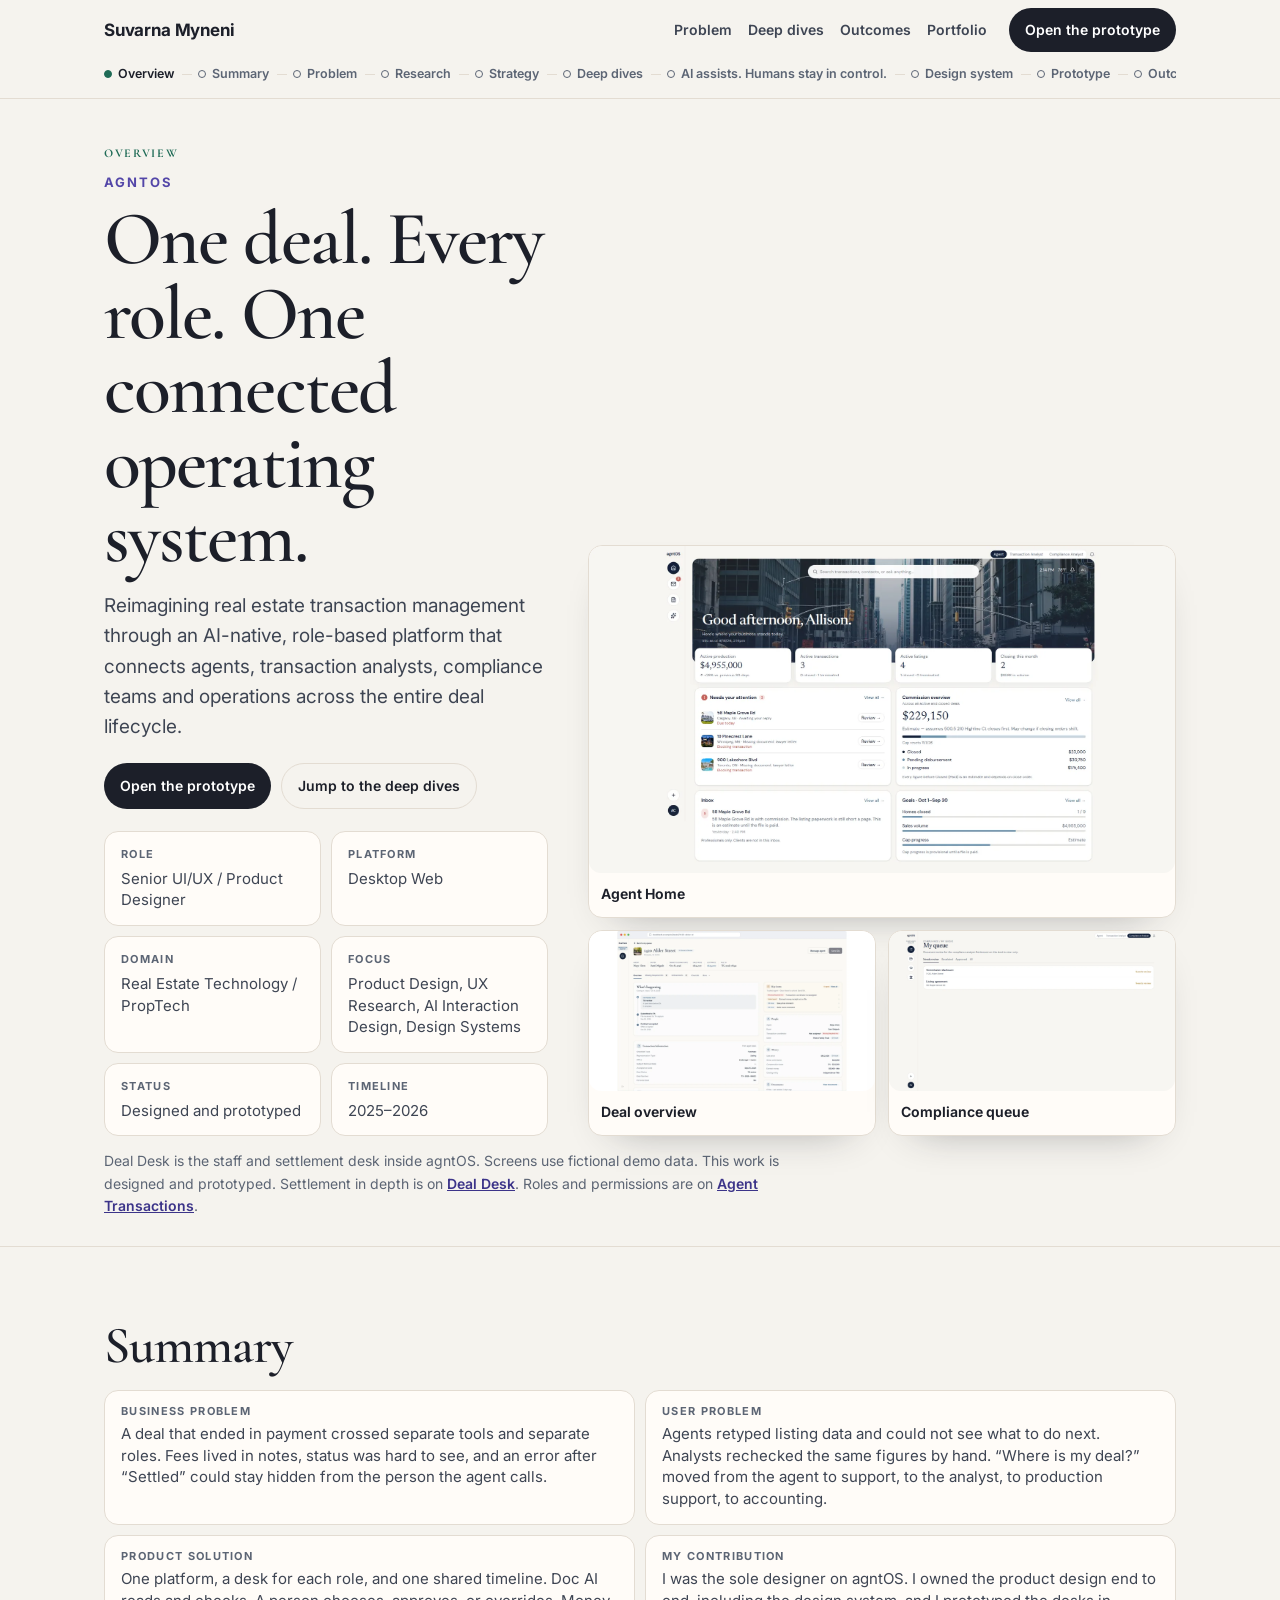
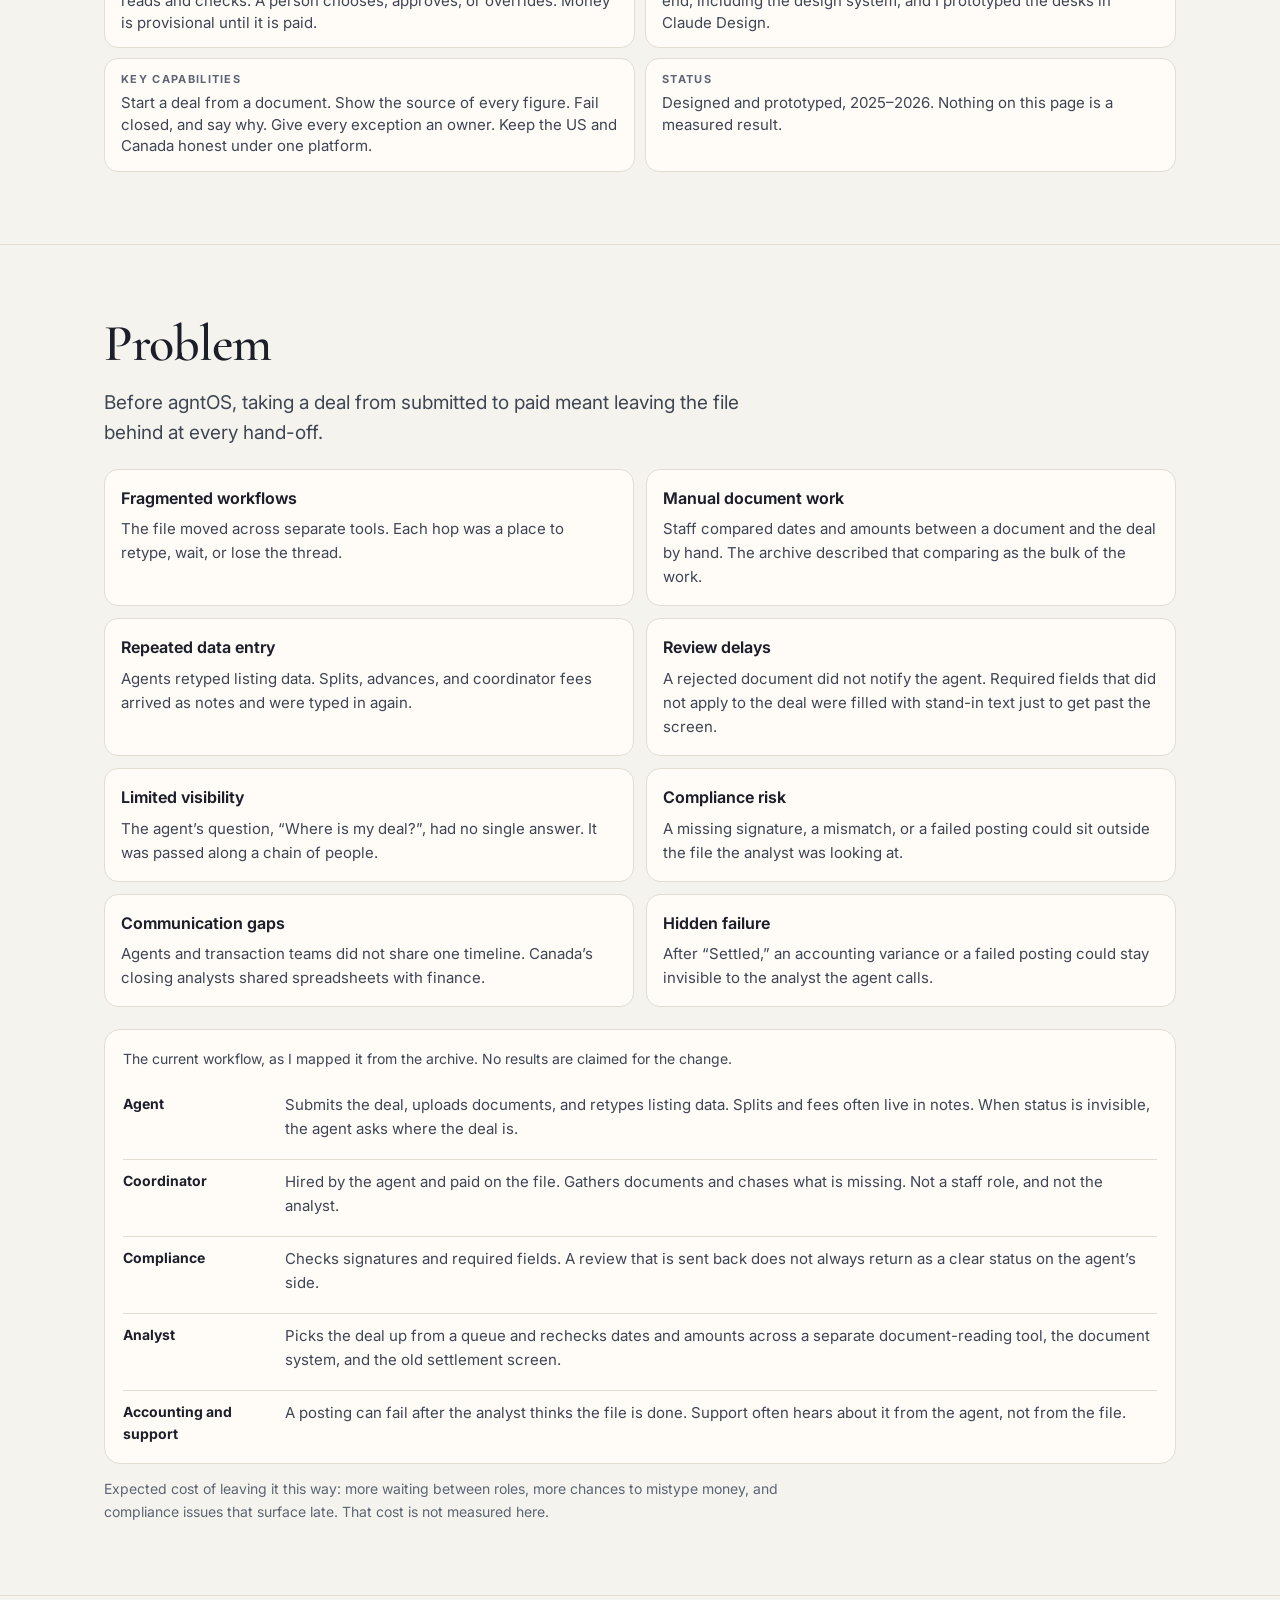
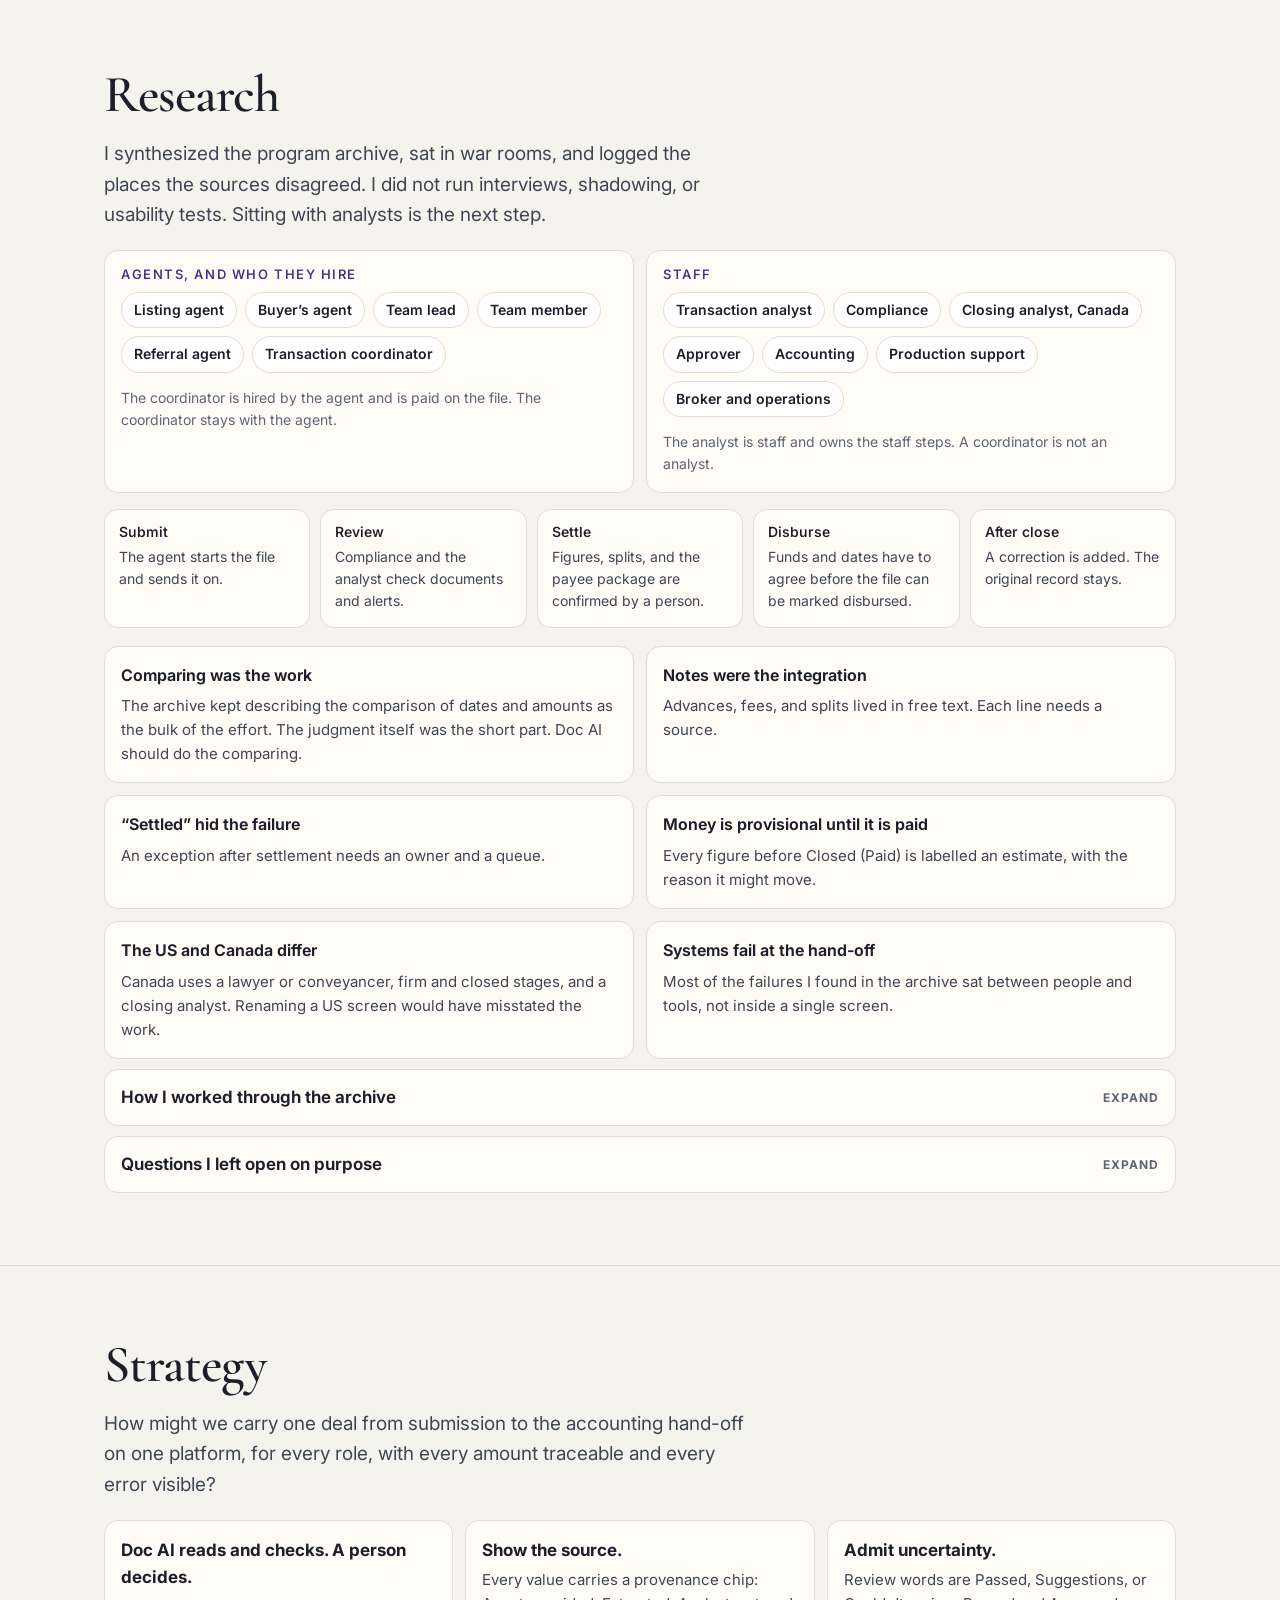
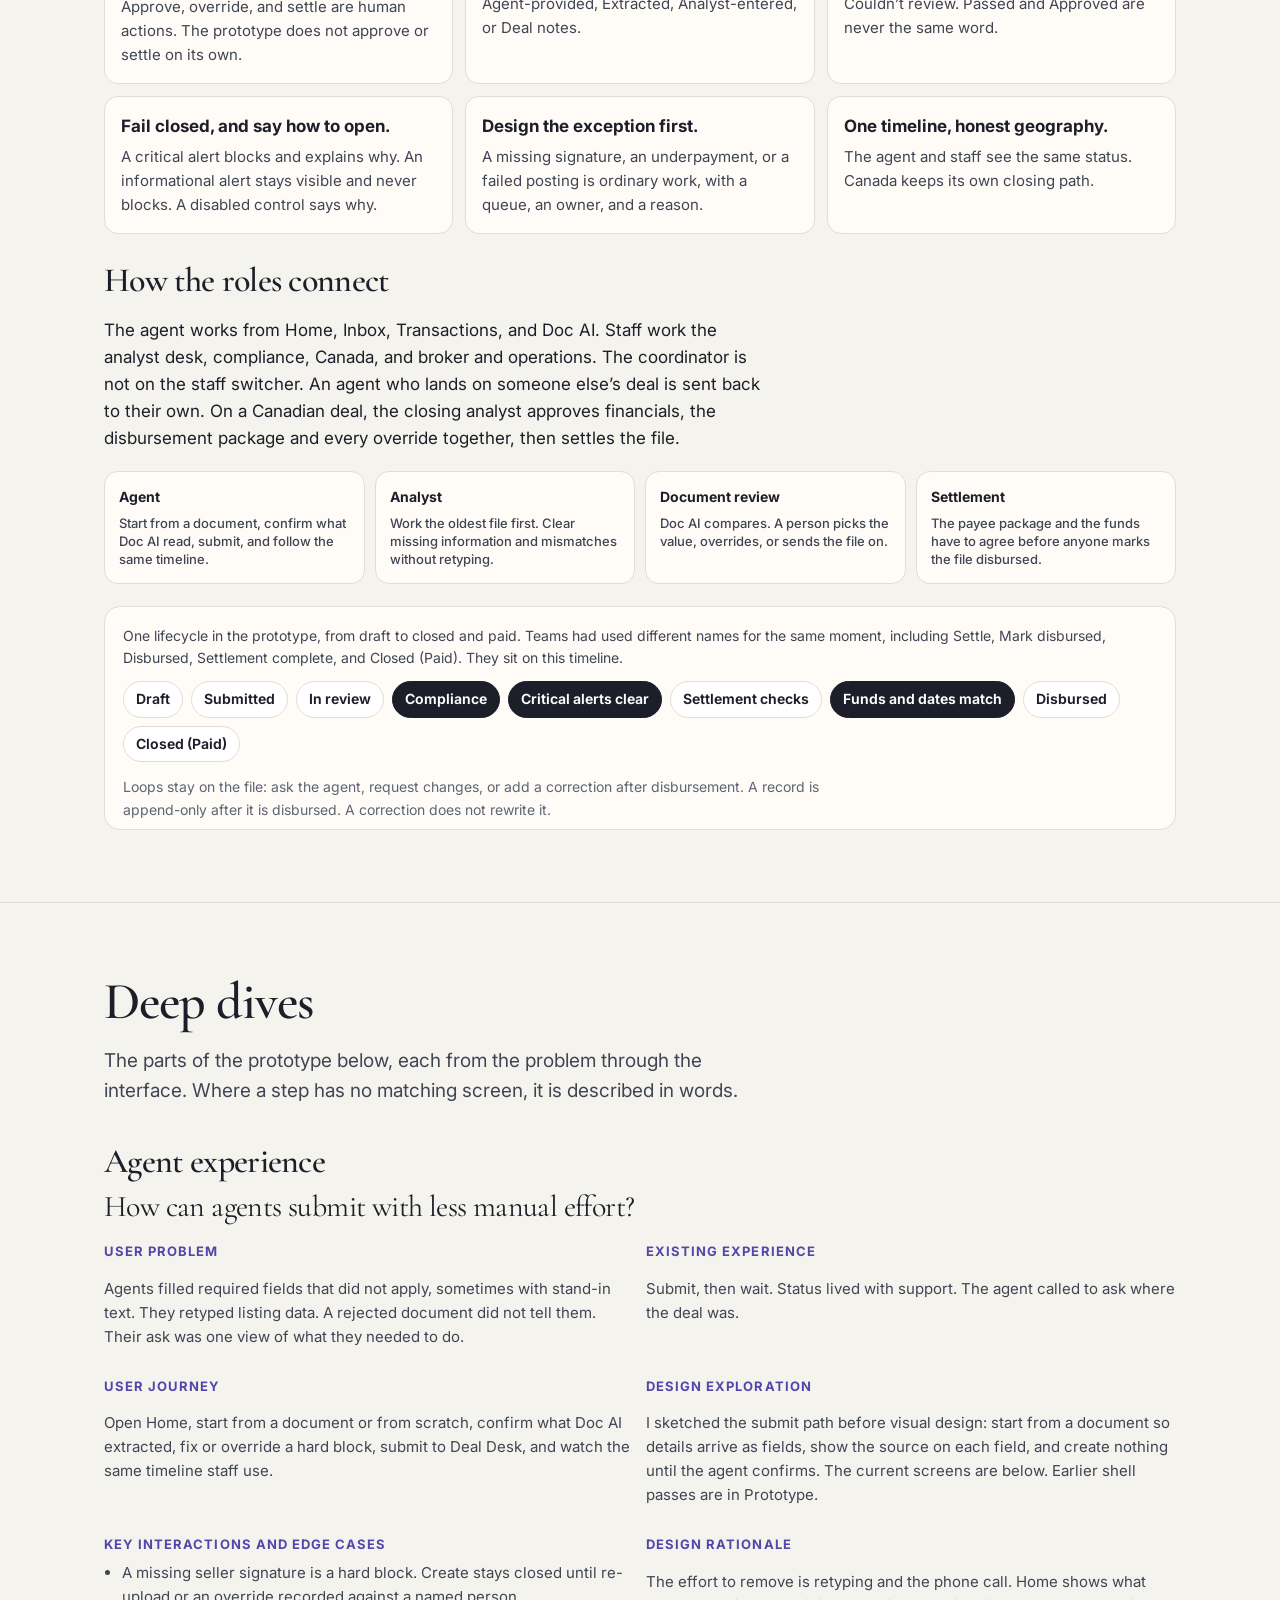
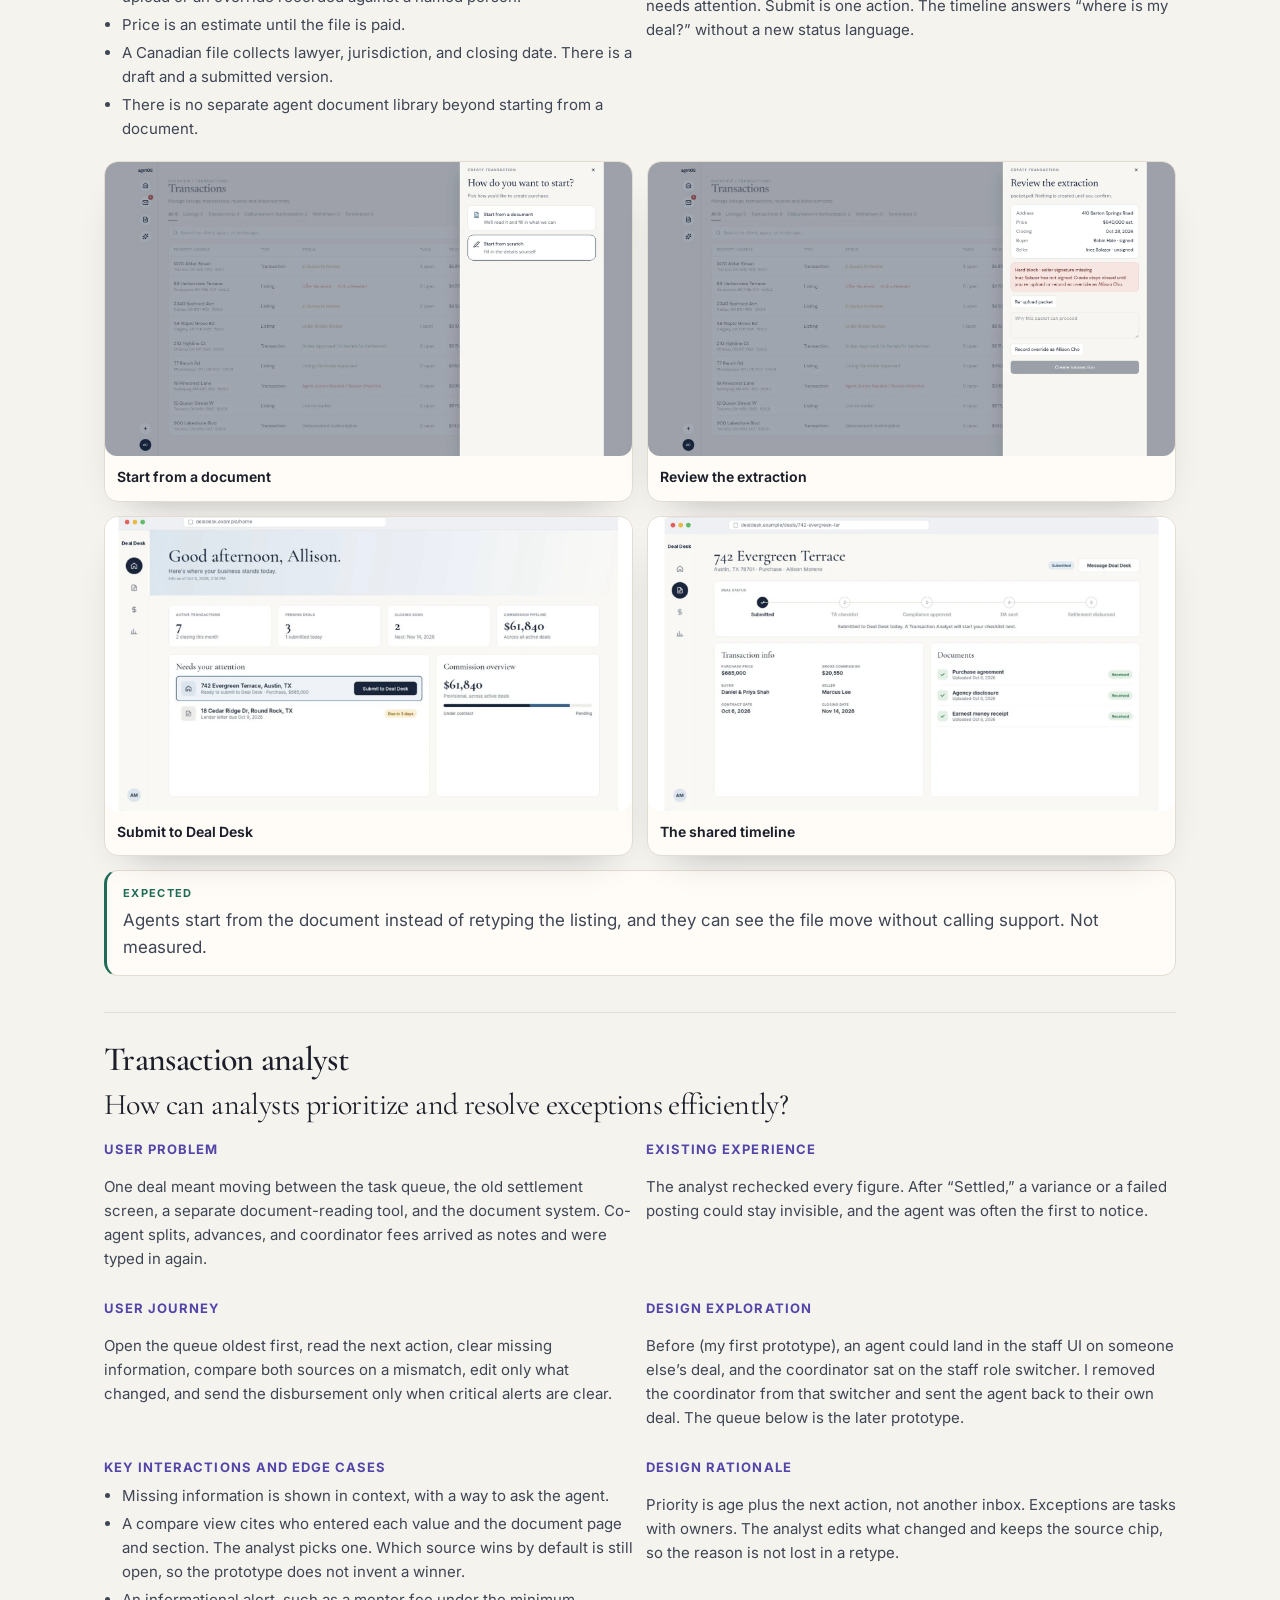
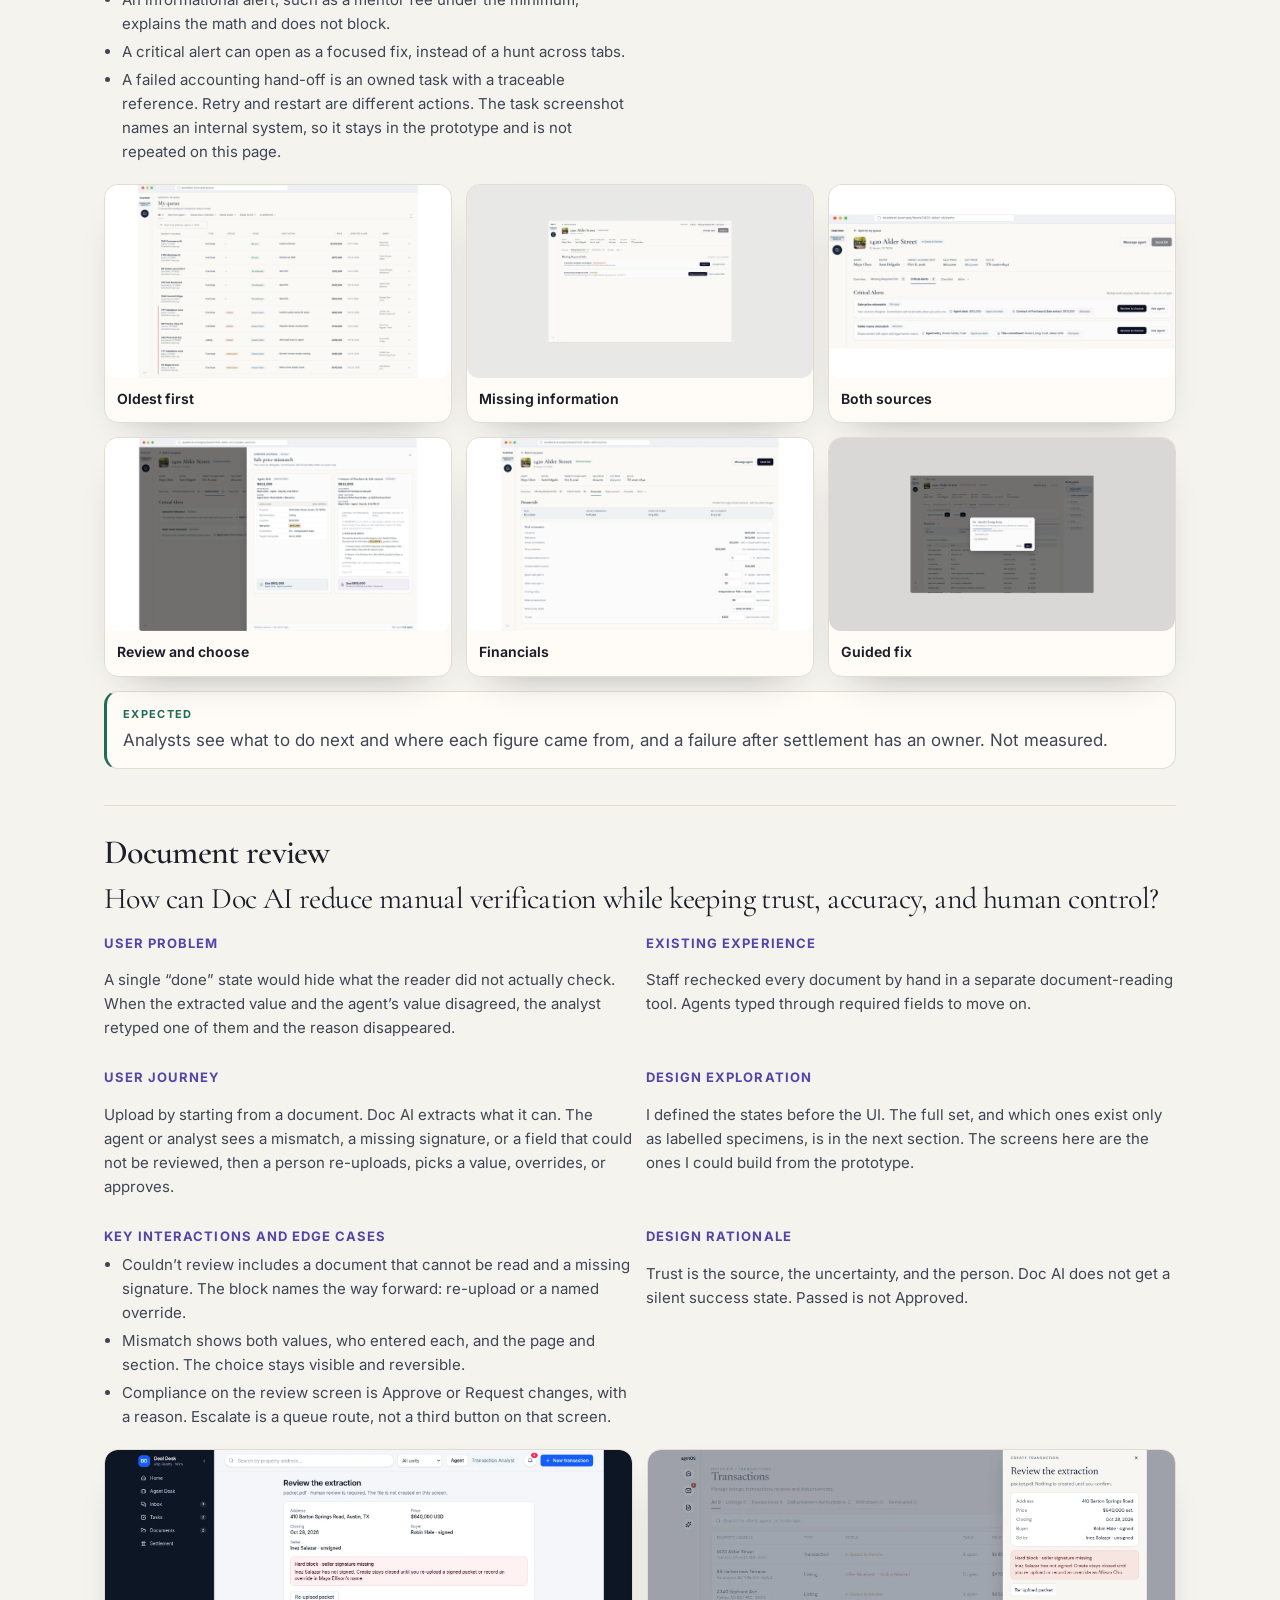
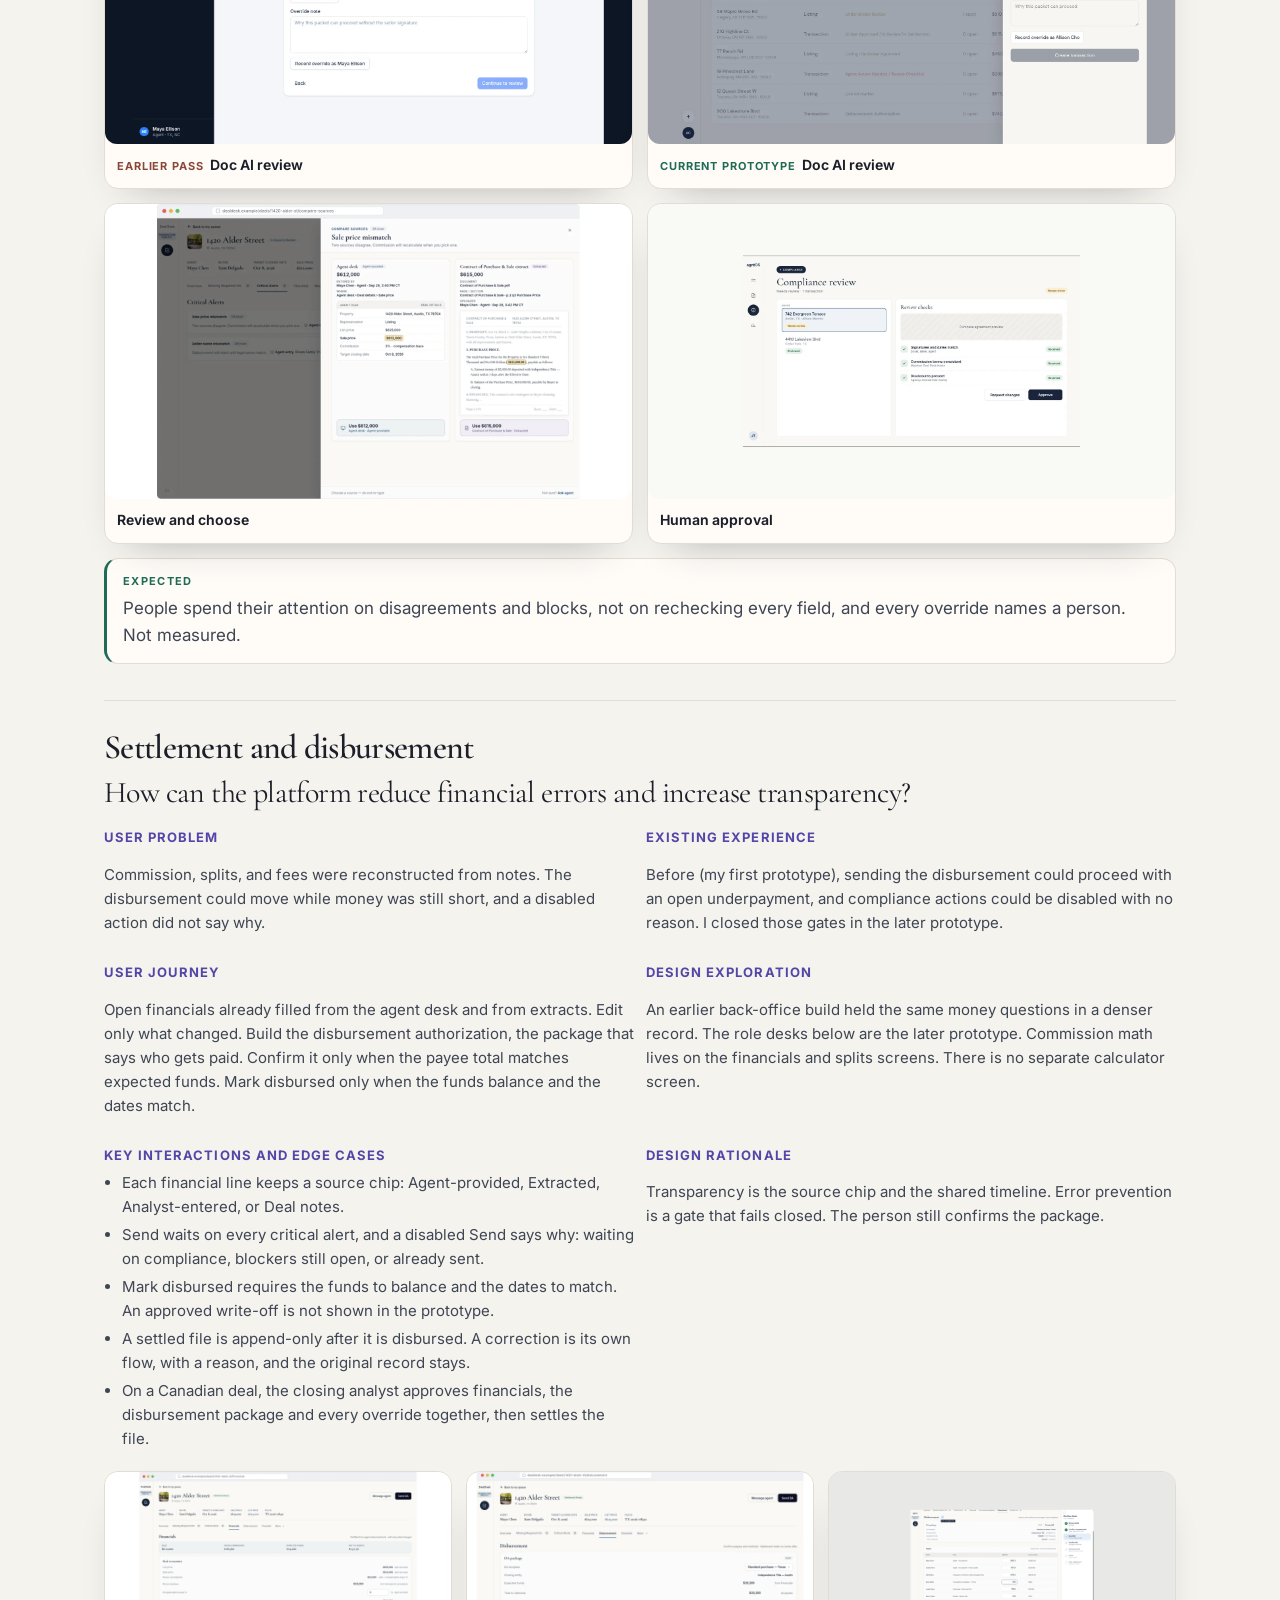
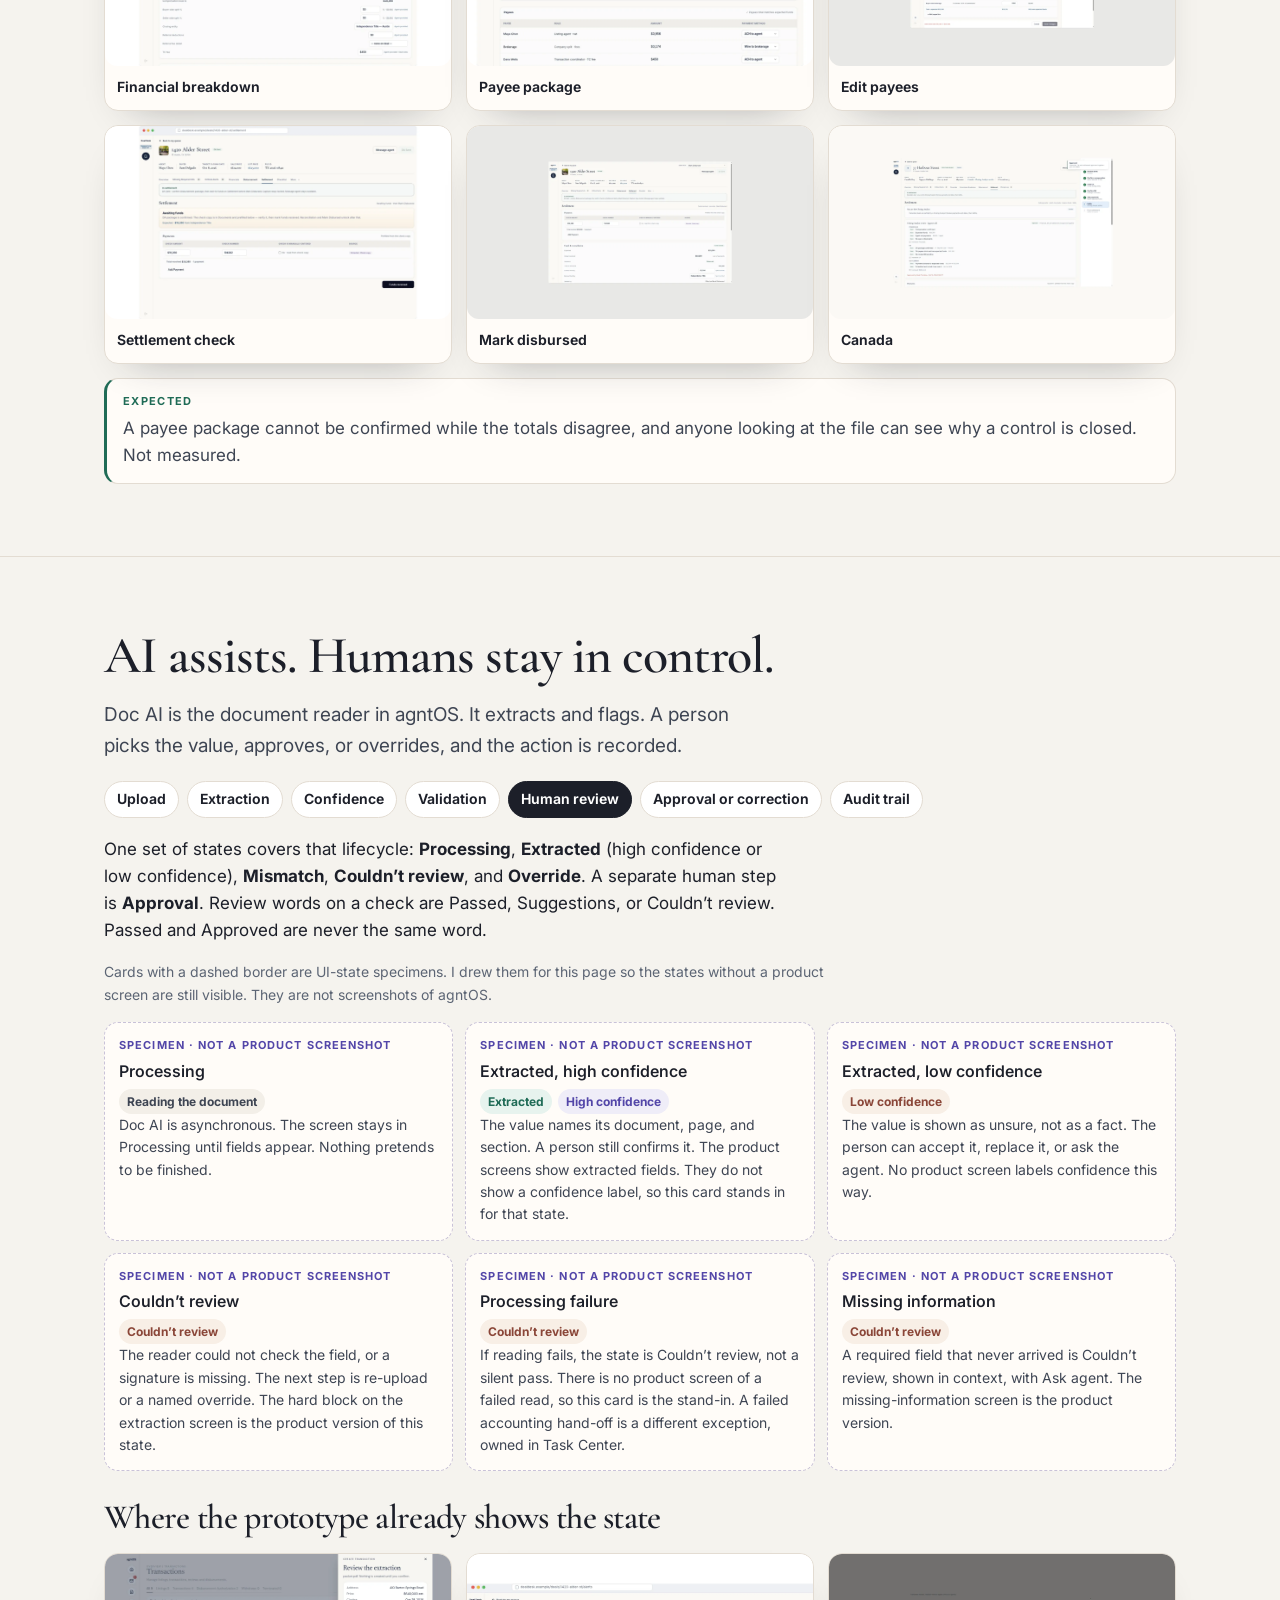
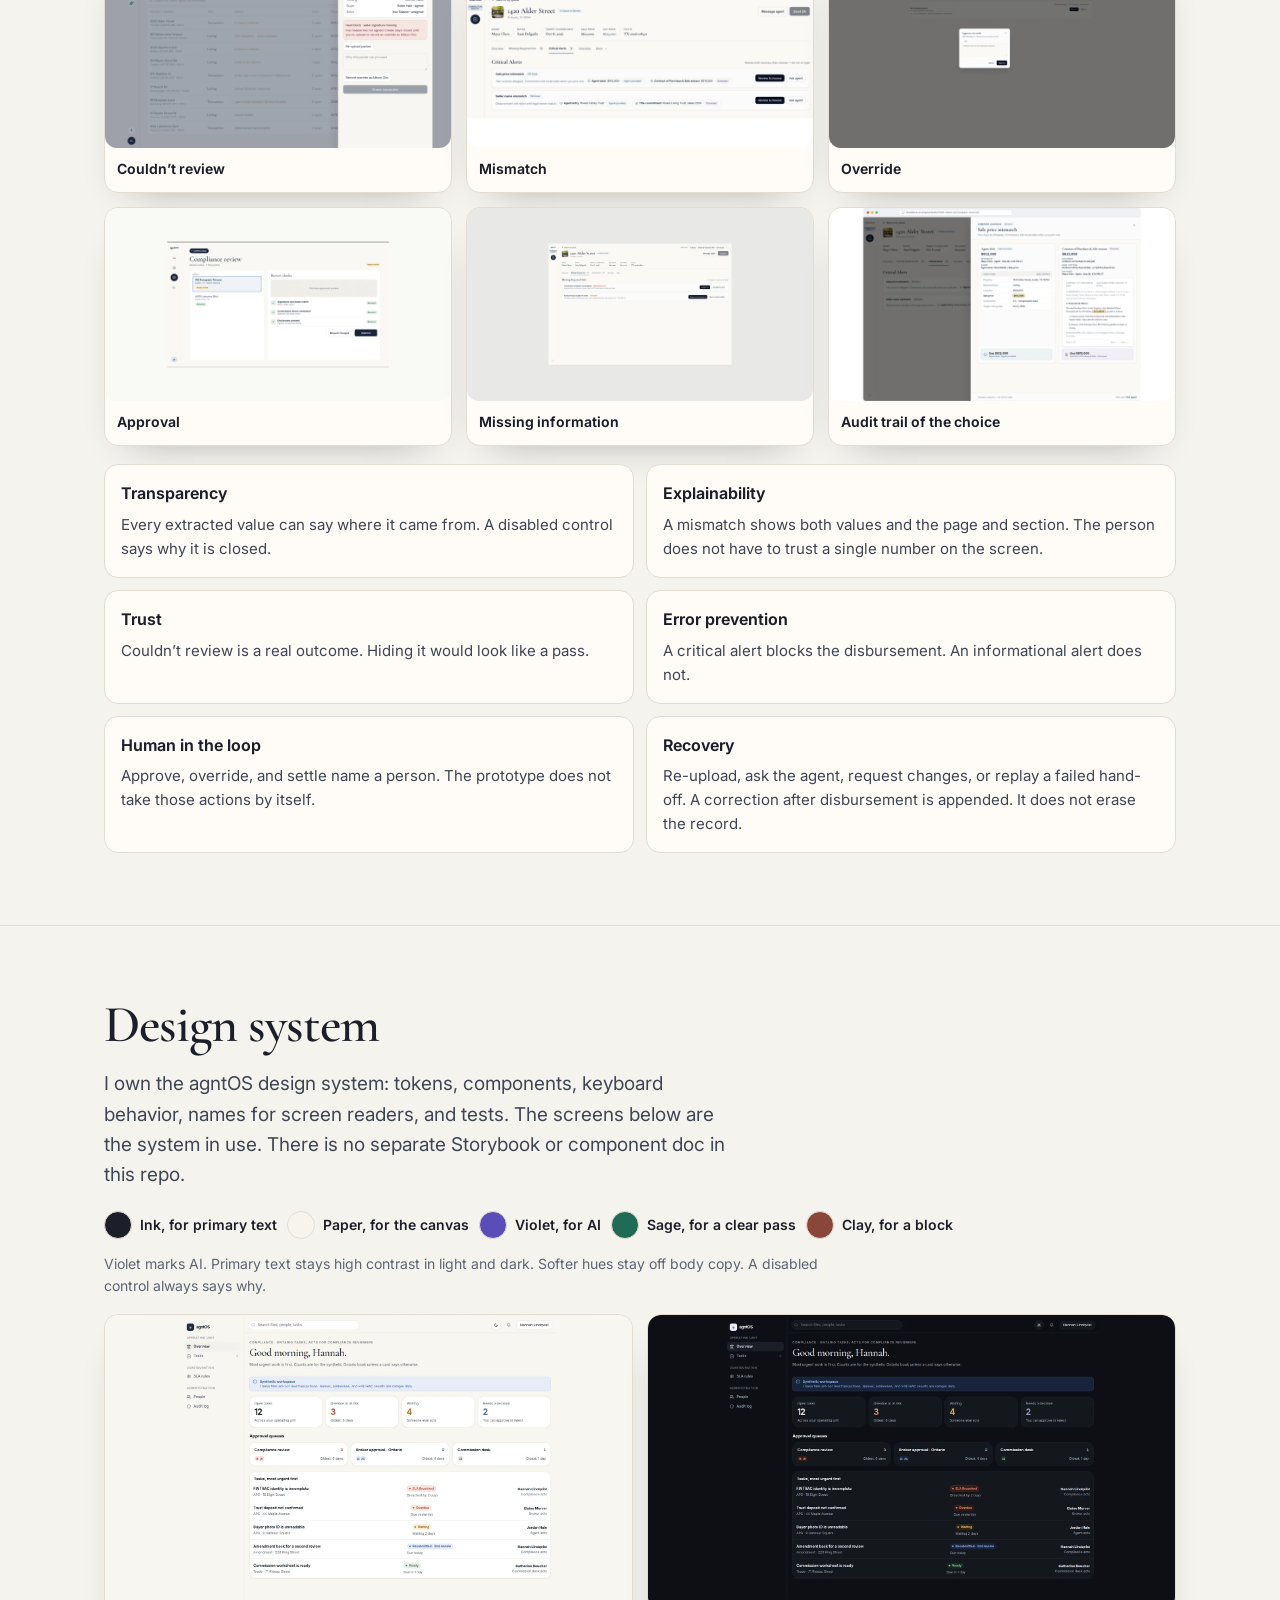
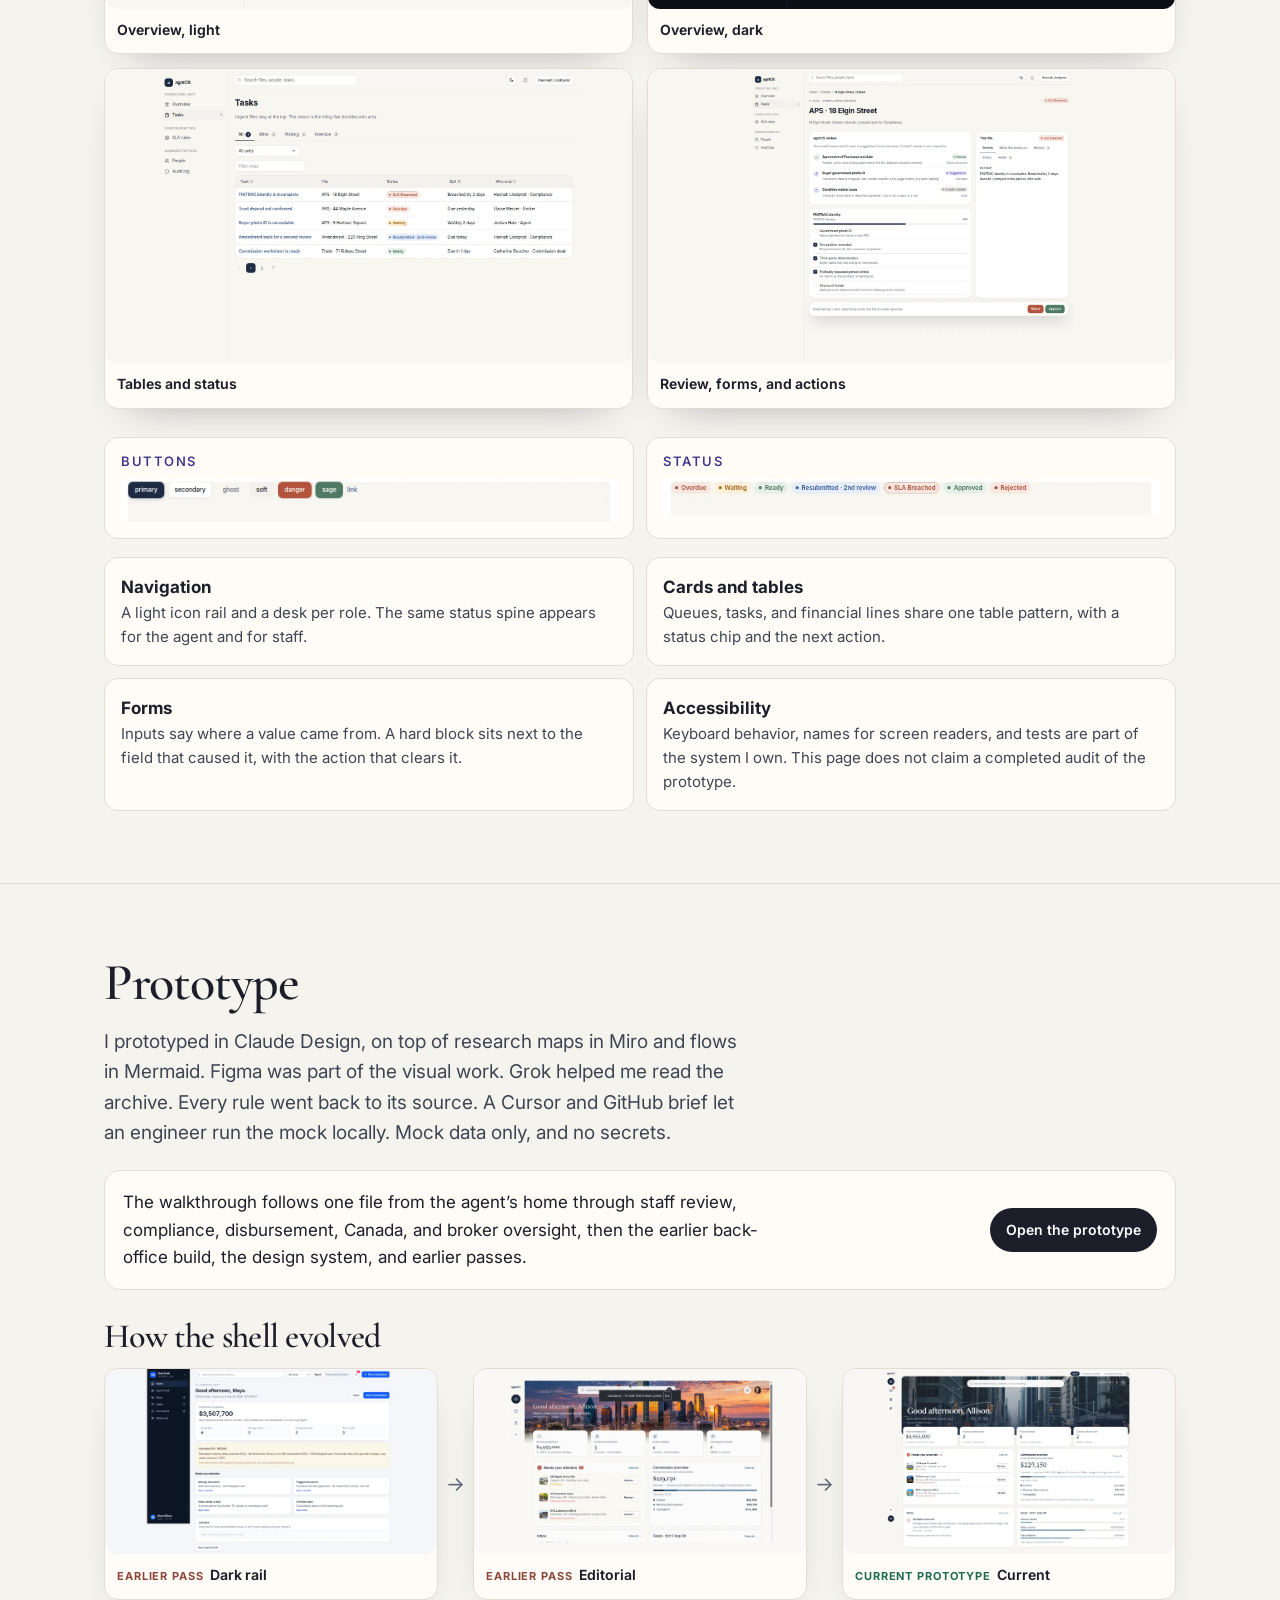
==== commit f210cd0c: "Restructure the agntOS case study for a recruiter skim. Rebuild the page around the confirmed role, " ====
--- a/index.html
+++ b/index.html
@@ -3,8 +3,8 @@
 <head>
 <meta charset="utf-8">
 <meta name="viewport" content="width=device-width,initial-scale=1">
-<title>agntOS — AI reads and checks. A person decides. · Suvarna Myneni</title>
-<meta name="description" content="Case study by Suvarna Myneni: an AI-native real-estate transaction platform where document AI reads and checks, and a person decides. Designed and prototyped for eXp Realty, 2025–2026. Not yet shipped.">
+<title>agntOS — One deal. Every role. One connected operating system. · Suvarna Myneni</title>
+<meta name="description" content="Case study by Suvarna Myneni: agntOS, an AI-native, role-based platform for real estate transactions. Designed and prototyped, 2025–2026.">
 <link rel="canonical" href="https://suvarnamyneni-project.github.io/agntos-case-study/">
 <link rel="preconnect" href="https://fonts.googleapis.com">
 <link rel="preconnect" href="https://fonts.gstatic.com" crossorigin>
@@ -19,7 +19,7 @@
     <a class="brand" href="https://suvarnamyneni-project.github.io">Suvarna Myneni</a>
     <div class="links">
       <a href="#problem">Problem</a>
-      <a href="#decisions">Decisions</a>
+      <a href="#deep-dives">Deep dives</a>
       <a href="#outcomes">Outcomes</a>
       <a href="https://suvarnamyneni-project.github.io">Portfolio</a>
     </div>
@@ -27,451 +27,803 @@
   </div>
 </nav>
 <nav class="rail" id="rail" aria-label="On this page">
-  <div class="rail-label" id="railLabel">At a glance</div>
   <ol>
-    <li><a href="#glance"><i class="dot" aria-hidden="true"></i>At a glance</a></li>
+    <li><a href="#overview"><i class="dot" aria-hidden="true"></i>Overview</a></li>
+    <li><a href="#summary"><i class="dot" aria-hidden="true"></i>Summary</a></li>
     <li><a href="#problem"><i class="dot" aria-hidden="true"></i>Problem</a></li>
     <li><a href="#research"><i class="dot" aria-hidden="true"></i>Research</a></li>
-    <li><a href="#insights"><i class="dot" aria-hidden="true"></i>Insights</a></li>
-    <li><a href="#principles"><i class="dot" aria-hidden="true"></i>Principles</a></li>
-    <li><a href="#decisions"><i class="dot" aria-hidden="true"></i>Decisions</a></li>
-    <li><a href="#process"><i class="dot" aria-hidden="true"></i>Process</a></li>
+    <li><a href="#strategy"><i class="dot" aria-hidden="true"></i>Strategy</a></li>
+    <li><a href="#deep-dives"><i class="dot" aria-hidden="true"></i>Deep dives</a></li>
+    <li><a href="#ai"><i class="dot" aria-hidden="true"></i>AI assists. Humans stay in control.</a></li>
+    <li><a href="#design-system"><i class="dot" aria-hidden="true"></i>Design system</a></li>
+    <li><a href="#prototype"><i class="dot" aria-hidden="true"></i>Prototype</a></li>
     <li><a href="#outcomes"><i class="dot" aria-hidden="true"></i>Outcomes</a></li>
-    <li><a href="#reflections"><i class="dot" aria-hidden="true"></i>Reflections</a></li>
+    <li><a href="#reflection"><i class="dot" aria-hidden="true"></i>Reflection</a></li>
   </ol>
 </nav>
 </div>
 
-<header class="hero" id="glance" data-rail="At a glance">
+<header class="hero" id="overview">
   <div class="wrap">
     <div class="hero-grid">
       <div>
-        <p class="eyebrow">Product design case study · eXp Realty · Desktop web · US &amp; Canada · 2025–2026</p>
-        <h1>AI reads and checks. A person decides.</h1>
-        <p class="lead">I designed an AI-native transaction platform so a real-estate deal can move from submitted to paid on one desk, for every role, with every amount traceable and every error visible.</p>
-        <p><a class="btn" href="walkthrough.html">Open the prototype</a> <a class="btn ghost" href="#decisions">Jump to the decisions</a></p>
-        <div class="meta">
-          <div><b>Role</b>Senior Product Designer. Sole designer, owning product design end to end, including the agntOS design system.</div>
-          <div><b>Team</b>Product managers, product owners, stakeholders, engineering on the transaction service, the accounting service, and Doc AI, plus QA.</div>
-          <div><b>Timeline</b>2025–2026. Designed and prototyped. Not yet shipped.</div>
-          <div><b>Tools</b>Figma, Miro, Claude Design, Cursor, GitHub, Mermaid, Grok.</div>
-        </div>
-      </div>
-      <div class="stack" aria-label="Three desks in the same platform">
-        <figure class="win back l">
-          <div class="chrome" aria-hidden="true"><span class="dots"><i></i><i></i><i></i></span><span class="omnibox">Analyst queue</span></div>
-          <a class="shot" href="walkthrough.html#21"><img src="img/21-ta-desk-queue-oldest-first.webp" alt="Analyst queue sorted oldest first. Each row shows age, a critical or asked-agent chip, and the next action." width="1600" height="893"></a>
-          <figcaption><a href="walkthrough.html#21">Analyst queue</a></figcaption>
-        </figure>
-        <figure class="win back r">
-          <div class="chrome" aria-hidden="true"><span class="dots"><i></i><i></i><i></i></span><span class="omnibox">Compliance queue</span></div>
-          <a class="shot" href="walkthrough.html#18"><img src="img/18-compliance-queue.webp" alt="Compliance queue of documents waiting for a person. Settlement is view-only for this role." width="1600" height="893"></a>
+        <h2 class="section-label">Overview</h2>
+        <p class="project-name">agntOS</p>
+        <h1>One deal. Every role. One connected operating system.</h1>
+        <p class="lead">Reimagining real estate transaction management through an AI-native, role-based platform that connects agents, transaction analysts, compliance teams and operations across the entire deal lifecycle.</p>
+        <p class="hero-actions"><a class="btn" href="walkthrough.html">Open the prototype</a> <a class="btn ghost" href="#deep-dives">Jump to the deep dives</a></p>
+        <dl class="meta">
+          <div><dt>Role</dt><dd>Senior UI/UX / Product Designer</dd></div>
+          <div><dt>Platform</dt><dd>Desktop Web</dd></div>
+          <div><dt>Domain</dt><dd>Real Estate Technology / PropTech</dd></div>
+          <div><dt>Focus</dt><dd>Product Design, UX Research, AI Interaction Design, Design Systems</dd></div>
+          <div><dt>Status</dt><dd>Designed and prototyped</dd></div>
+          <div><dt>Timeline</dt><dd>2025–2026</dd></div>
+        </dl>
+      </div>
+      <div class="composition" aria-label="Screens from the agntOS prototype">
+        <figure class="frame primary">
+          <button type="button" class="shot" data-zoom data-caption="Agent Home. Commission is labelled as an estimate until the file is paid.">
+            <img src="img/02-home-agent-home.webp" alt="Agent Home. Commission is labelled as an estimate until the file is paid." width="1600" height="893" fetchpriority="high">
+          </button>
+          <figcaption><a href="walkthrough.html#02">Agent Home</a></figcaption>
+        </figure>
+        <figure class="frame">
+          <button type="button" class="shot" data-zoom data-caption="Deal overview on the staff desk. Key items list what to clear before the disbursement can be sent.">
+            <img src="img/22-ta-desk-deal-overview.webp" alt="Deal overview on the staff desk. Key items list what to clear before the disbursement can be sent." width="1600" height="893">
+          </button>
+          <figcaption><a href="walkthrough.html#22">Deal overview</a></figcaption>
+        </figure>
+        <figure class="frame">
+          <button type="button" class="shot" data-zoom data-caption="Compliance queue. Documents wait for a person. Settlement is view-only for this role.">
+            <img src="img/18-compliance-queue.webp" alt="Compliance queue. Documents wait for a person. Settlement is view-only for this role." width="1600" height="893">
+          </button>
           <figcaption><a href="walkthrough.html#18">Compliance queue</a></figcaption>
         </figure>
-        <figure class="win front">
-          <div class="chrome" aria-hidden="true"><span class="dots"><i></i><i></i><i></i></span><span class="omnibox">Agent Home</span></div>
-          <a class="shot" href="walkthrough.html#02"><img src="img/02-home-agent-home.webp" alt="Agent Home. Commission is labelled as an estimate until the file is paid." width="1600" height="893" fetchpriority="high"></a>
-          <figcaption><a href="walkthrough.html#02">Agent Home</a></figcaption>
-        </figure>
-      </div>
-    </div>
-    <div class="tldr" id="summary">
-      <article class="card"><h3>Problem</h3><p>A paid deal crossed many tools and many roles. Fees lived in notes, status was invisible, and errors after “Settled” stayed hidden.</p></article>
-      <article class="card"><h3>Approach</h3><p>I mapped the system before drawing screens, then designed one shell with a desk for each role on a single shared timeline.</p></article>
-      <article class="card"><h3>AI principle</h3><p>Doc AI extracts and flags. A person picks the value, approves or overrides, and every override is recorded.</p></article>
-      <article class="card"><h3>Status</h3><p>Designed and prototyped. Auditing my own prototype closed the gates that would have let money move early. Impact comes after launch.</p></article>
-    </div>
-    <p class="note">Screens use fictional demo data. This is not a shipped eXp product. Settlement detail is on <a href="https://suvarnamyneni-project.github.io/work/deal-desk/">Deal Desk</a>. Roles and permissions are on <a href="https://suvarnamyneni-project.github.io/work/agent-transactions/">Agent Transactions</a>.</p>
+      </div>
+    </div>
+    <p class="note">Deal Desk is the staff and settlement desk inside agntOS. Screens use fictional demo data. This work is designed and prototyped. Settlement in depth is on <a href="https://suvarnamyneni-project.github.io/work/deal-desk/">Deal Desk</a>. Roles and permissions are on <a href="https://suvarnamyneni-project.github.io/work/agent-transactions/">Agent Transactions</a>.</p>
   </div>
 </header>
 
 <main id="main">
 
-<section id="problem" data-rail="The problem">
-  <div class="wrap">
-    <p class="kicker">The problem</p>
-    <h2>A paid deal lived in the gaps between tools.</h2>
-    <div class="split">
-      <div class="prose">
-        <p class="pull">“Where is my deal?”</p>
-        <p>The question went from the agent to support, to the transaction analyst, to production support, to accounting.</p>
-        <p>The Transactions Re-imagined program set out to build an AI-native transaction platform for the US and Canada. Before it, taking a deal from submitted to paid meant hopping across separate tools.</p>
-        <ul>
-          <li><strong>Agents</strong> filled required fields that did not apply to their deal, sometimes typing placeholder text to get past a screen. They re-typed listing data, and a rejected document did not notify them. Their loudest ask was one view of what they needed to do.</li>
-          <li><strong>Transaction analysts</strong> settled one deal by moving between the task queue, the desk, the document AI tool, and the document system. Co-agent splits, advances, and coordinator fees arrived as free-text notes and were typed in again.</li>
-          <li><strong>Canada’s closing analysts</strong> shared spreadsheets with finance.</li>
-          <li><strong>After “Settled,”</strong> an accounting variance or a failed posting could stay invisible to the analyst the agent calls.</li>
+<section id="summary">
+  <div class="wrap">
+    <h2>Summary</h2>
+    <div class="summary">
+      <div>
+        <h3>Business problem</h3>
+        <p>A deal that ended in payment crossed separate tools and separate roles. Fees lived in notes, status was hard to see, and an error after “Settled” could stay hidden from the person the agent calls.</p>
+      </div>
+      <div>
+        <h3>User problem</h3>
+        <p>Agents retyped listing data and could not see what to do next. Analysts rechecked the same figures by hand. “Where is my deal?” moved from the agent to support, to the analyst, to production support, to accounting.</p>
+      </div>
+      <div>
+        <h3>Product solution</h3>
+        <p>One platform, a desk for each role, and one shared timeline. Doc AI reads and checks. A person chooses, approves, or overrides. Money is provisional until it is paid.</p>
+      </div>
+      <div>
+        <h3>My contribution</h3>
+        <p>I was the sole designer on agntOS. I owned the product design end to end, including the design system, and I prototyped the desks in Claude Design.</p>
+      </div>
+      <div>
+        <h3>Key capabilities</h3>
+        <p>Start a deal from a document. Show the source of every figure. Fail closed, and say why. Give every exception an owner. Keep the US and Canada honest under one platform.</p>
+      </div>
+      <div>
+        <h3>Status</h3>
+        <p>Designed and prototyped, 2025–2026. Nothing on this page is a measured result.</p>
+      </div>
+    </div>
+  </div>
+</section>
+
+<section id="problem">
+  <div class="wrap">
+    <h2>Problem</h2>
+    <p class="lead">Before agntOS, taking a deal from submitted to paid meant leaving the file behind at every hand-off.</p>
+    <ul class="pains">
+      <li><strong>Fragmented workflows</strong><p>The file moved across separate tools. Each hop was a place to retype, wait, or lose the thread.</p></li>
+      <li><strong>Manual document work</strong><p>Staff compared dates and amounts between a document and the deal by hand. The archive described that comparing as the bulk of the work.</p></li>
+      <li><strong>Repeated data entry</strong><p>Agents retyped listing data. Splits, advances, and coordinator fees arrived as notes and were typed in again.</p></li>
+      <li><strong>Review delays</strong><p>A rejected document did not notify the agent. Required fields that did not apply to the deal were filled with stand-in text just to get past the screen.</p></li>
+      <li><strong>Limited visibility</strong><p>The agent’s question, “Where is my deal?”, had no single answer. It was passed along a chain of people.</p></li>
+      <li><strong>Compliance risk</strong><p>A missing signature, a mismatch, or a failed posting could sit outside the file the analyst was looking at.</p></li>
+      <li><strong>Communication gaps</strong><p>Agents and transaction teams did not share one timeline. Canada’s closing analysts shared spreadsheets with finance.</p></li>
+      <li><strong>Hidden failure</strong><p>After “Settled,” an accounting variance or a failed posting could stay invisible to the analyst the agent calls.</p></li>
+    </ul>
+    <figure class="diagram">
+      <figcaption>The current workflow, as I mapped it from the archive. No results are claimed for the change.</figcaption>
+      <ol class="lanes">
+        <li><span class="who">Agent</span><p class="what">Submits the deal, uploads documents, and retypes listing data. Splits and fees often live in notes. When status is invisible, the agent asks where the deal is.</p></li>
+        <li><span class="who">Coordinator</span><p class="what">Hired by the agent and paid on the file. Gathers documents and chases what is missing. Not a staff role, and not the analyst.</p></li>
+        <li><span class="who">Compliance</span><p class="what">Checks signatures and required fields. A review that is sent back does not always return as a clear status on the agent’s side.</p></li>
+        <li><span class="who">Analyst</span><p class="what">Picks the deal up from a queue and rechecks dates and amounts across a separate document-reading tool, the document system, and the old settlement screen.</p></li>
+        <li><span class="who">Accounting and support</span><p class="what">A posting can fail after the analyst thinks the file is done. Support often hears about it from the agent, not from the file.</p></li>
+      </ol>
+    </figure>
+    <p class="note">Expected cost of leaving it this way: more waiting between roles, more chances to mistype money, and compliance issues that surface late. That cost is not measured here.</p>
+  </div>
+</section>
+
+<section id="research">
+  <div class="wrap">
+    <h2>Research</h2>
+    <p class="lead">I synthesized the program archive, sat in war rooms, and logged the places the sources disagreed. I did not run interviews, shadowing, or usability tests. Sitting with analysts is the next step.</p>
+    <div class="groups">
+      <article>
+        <h3>Agents, and who they hire</h3>
+        <ul class="chips">
+          <li>Listing agent</li>
+          <li>Buyer’s agent</li>
+          <li>Team lead</li>
+          <li>Team member</li>
+          <li>Referral agent</li>
+          <li>Transaction coordinator</li>
         </ul>
-        <p class="pull">How might we carry one deal from submission to the accounting hand-off on one platform, for every role, with every amount traceable and every error visible?</p>
-      </div>
-      <figure class="diagram tall">
-        <img loading="lazy" src="art/85-flows-old-flow.webp" alt="Map of today’s deal flow across roles and systems, from the agent through staff tools to payment.">
-        <figcaption>Today’s deal flow across roles and systems. Scroll inside the frame to read the map.</figcaption>
-      </figure>
-    </div>
-    <figure class="diagram" style="margin-top:22px">
-      <img loading="lazy" src="art/83-research-tool-audit-eleven-to-one.webp" alt="Before and after panel. Before: many separate tools and a chain of hand-offs from the agent to accounting. After: one desk for agents and staff. The footnote says the after side is the designed prototype and results are not measured.">
-      <figcaption>From many tools to one desk. The “now” side is the design, not a measured result.</figcaption>
-    </figure>
-  </div>
-</section>
-
-<section id="research" data-rail="Users and research">
-  <div class="wrap">
-    <p class="kicker">Users and research</p>
-    <h2>The people who touch a deal, and the hand-offs between them.</h2>
-    <div class="prose">
-      <p>Agents on a file include the listing agent, the buyer’s agent, a team lead, a team member, and a referral agent. Staff include the transaction coordinator, the transaction analyst, compliance, Canada’s closing analyst, an approver, accounting, production support, broker and operations, and others.</p>
-      <p>The distinction that shaped the desks: a <strong>transaction coordinator is hired by the agent and is paid on the file</strong>. A <strong>transaction analyst is staff</strong>. Those two people are not the same role. Systems count as actors too, and most failures sat in the hand-offs between them.</p>
-    </div>
-    <h3 style="margin-top:22px">What I did</h3>
-    <ul>
-      <li>Read the program archive: discovery documents, war-room notes, the program document, and a settlement demo. I used Grok as a reading aid and <strong>checked every rule back to its source</strong>.</li>
-      <li>Built an affinity map, the persona set, and a journey sheet. Each step is tagged by actor, system, automation, and build status, and open rules are flagged.</li>
-      <li>Attended war rooms and a workshop, “Documents arrive, I can see my tasks.”</li>
-      <li>Logged open questions, and the places where the sources disagreed, instead of quietly picking a winner.</li>
-    </ul>
-    <p>This pass is synthesis of that archive. I did not run interviews, shadowing, or usability tests with agents or analysts. Timed usability sessions with analysts are the next step.</p>
-    <div class="frames two" style="margin-top:18px">
-      <figure class="diagram">
-        <img loading="lazy" src="art/81-research-personas.webp" alt="Persona set for the people who touch a deal, from listing and buyer’s agents through staff roles such as analyst, compliance, closing, accounting, and support.">
-        <figcaption>The persona set. Role names are generalized.</figcaption>
-      </figure>
-      <figure class="diagram">
-        <img loading="lazy" src="art/80-research-journey-map.webp" alt="Journey map from submit through review, settlement, disbursement, and after close. Marked steps are places where a rule, an owner, or a source of truth was still open.">
-        <figcaption>The journeys on one map. A marked step is still an open rule, owner, or source of truth.</figcaption>
-      </figure>
-    </div>
-  </div>
-</section>
-
-<section id="insights" data-rail="Key insights">
-  <div class="wrap">
-    <p class="kicker">Key insights</p>
-    <h2>What the archive kept saying.</h2>
-    <div class="themes">
-      <article>
-        <p><strong>Checking, not deciding, was the work.</strong> Most effort went into comparing dates and amounts between a document and the deal. The judgment itself was the short part. The AI should do the comparing.</p>
+        <p class="note">The coordinator is hired by the agent and is paid on the file. The coordinator stays with the agent.</p>
       </article>
       <article>
-        <p><strong>Notes were the hidden integration.</strong> Advances, fees, and splits lived in free text. Each line needs a source.</p>
+        <h3>Staff</h3>
+        <ul class="chips">
+          <li>Transaction analyst</li>
+          <li>Compliance</li>
+          <li>Closing analyst, Canada</li>
+          <li>Approver</li>
+          <li>Accounting</li>
+          <li>Production support</li>
+          <li>Broker and operations</li>
+        </ul>
+        <p class="note">The analyst is staff and owns the staff steps. A coordinator is not an analyst.</p>
       </article>
-      <article>
-        <p><strong>“Settled” hid the failure.</strong> Errors after settlement were invisible. An exception needs an owner and a queue.</p>
+    </div>
+    <div class="journey">
+      <article><h3>Submit</h3><p>The agent starts the file and sends it on.</p></article>
+      <article><h3>Review</h3><p>Compliance and the analyst check documents and alerts.</p></article>
+      <article><h3>Settle</h3><p>Figures, splits, and the payee package are confirmed by a person.</p></article>
+      <article><h3>Disburse</h3><p>Funds and dates have to agree before the file can be marked disbursed.</p></article>
+      <article><h3>After close</h3><p>A correction is added. The original record stays.</p></article>
+    </div>
+    <ul class="findings">
+      <li><strong>Comparing was the work</strong><p>The archive kept describing the comparison of dates and amounts as the bulk of the effort. The judgment itself was the short part. Doc AI should do the comparing.</p></li>
+      <li><strong>Notes were the integration</strong><p>Advances, fees, and splits lived in free text. Each line needs a source.</p></li>
+      <li><strong>“Settled” hid the failure</strong><p>An exception after settlement needs an owner and a queue.</p></li>
+      <li><strong>Money is provisional until it is paid</strong><p>Every figure before Closed (Paid) is labelled an estimate, with the reason it might move.</p></li>
+      <li><strong>The US and Canada differ</strong><p>Canada uses a lawyer or conveyancer, firm and closed stages, and a closing analyst. Renaming a US screen would have misstated the work.</p></li>
+      <li><strong>Systems fail at the hand-off</strong><p>Most of the failures I found in the archive sat between people and tools, not inside a single screen.</p></li>
+    </ul>
+    <details class="fold">
+      <summary>How I worked through the archive</summary>
+      <div class="inner">
+        <p>I read discovery documents, war-room notes, the program document, and a settlement demo. I used Grok as a reading aid and checked every rule back to its source before it reached a screen.</p>
+        <p>I built an affinity map, the persona set, and a journey sheet. Each step is tagged by actor, system, automation, and build status. Open rules stay flagged.</p>
+        <p>I attended war rooms and a workshop, “Documents arrive, I can see my tasks.” That part was firsthand. The archive was still secondhand: I never sat with an analyst doing the work.</p>
+      </div>
+    </details>
+    <details class="fold">
+      <summary>Questions I left open on purpose</summary>
+      <div class="inner">
+        <ul>
+          <li>Which source wins when Doc AI and the deal disagree.</li>
+          <li>Whether approval is per document or per stage.</li>
+          <li>Whether the US and Canada share a cap.</li>
+          <li>Who owns the deal once compliance signs off.</li>
+          <li>When a revised authorization is created.</li>
+        </ul>
+        <p>I logged these instead of quietly picking a winner. There is no competitive analysis in this pass. The archive I worked from did not include one.</p>
+      </div>
+    </details>
+  </div>
+</section>
+
+<section id="strategy">
+  <div class="wrap">
+    <h2>Strategy</h2>
+    <p class="lead">How might we carry one deal from submission to the accounting hand-off on one platform, for every role, with every amount traceable and every error visible?</p>
+    <ul class="principles">
+      <li><strong>Doc AI reads and checks. A person decides.</strong><p>Approve, override, and settle are human actions. The prototype does not approve or settle on its own.</p></li>
+      <li><strong>Show the source.</strong><p>Every value carries a provenance chip: Agent-provided, Extracted, Analyst-entered, or Deal notes.</p></li>
+      <li><strong>Admit uncertainty.</strong><p>Review words are Passed, Suggestions, or Couldn’t review. Passed and Approved are never the same word.</p></li>
+      <li><strong>Fail closed, and say how to open.</strong><p>A critical alert blocks and explains why. An informational alert stays visible and never blocks. A disabled control says why.</p></li>
+      <li><strong>Design the exception first.</strong><p>A missing signature, an underpayment, or a failed posting is ordinary work, with a queue, an owner, and a reason.</p></li>
+      <li><strong>One timeline, honest geography.</strong><p>The agent and staff see the same status. Canada keeps its own closing path.</p></li>
+    </ul>
+    <h3 style="margin-top:28px">How the roles connect</h3>
+    <p class="prose">The agent works from Home, Inbox, Transactions, and Doc AI. Staff work the analyst desk, compliance, Canada, and broker and operations. The coordinator is not on the staff switcher. An agent who lands on someone else’s deal is sent back to their own. On a Canadian deal, the closing analyst approves financials, the disbursement package and every override together, then settles the file.</p>
+    <ol class="flow">
+      <li><a href="#agent"><b>Agent</b><span>Start from a document, confirm what Doc AI read, submit, and follow the same timeline.</span></a></li>
+      <li><a href="#analyst"><b>Analyst</b><span>Work the oldest file first. Clear missing information and mismatches without retyping.</span></a></li>
+      <li><a href="#documents"><b>Document review</b><span>Doc AI compares. A person picks the value, overrides, or sends the file on.</span></a></li>
+      <li><a href="#settlement"><b>Settlement</b><span>The payee package and the funds have to agree before anyone marks the file disbursed.</span></a></li>
+    </ol>
+    <figure class="diagram">
+      <figcaption>One lifecycle in the prototype, from draft to closed and paid. Teams had used different names for the same moment, including Settle, Mark disbursed, Disbursed, Settlement complete, and Closed (Paid). They sit on this timeline.</figcaption>
+      <ol class="lifecycle">
+        <li>Draft</li>
+        <li>Submitted</li>
+        <li>In review</li>
+        <li class="gate">Compliance</li>
+        <li class="gate">Critical alerts clear</li>
+        <li>Settlement checks</li>
+        <li class="gate">Funds and dates match</li>
+        <li>Disbursed</li>
+        <li>Closed (Paid)</li>
+      </ol>
+      <p class="note">Loops stay on the file: ask the agent, request changes, or add a correction after disbursement. A record is append-only after it is disbursed. A correction does not rewrite it.</p>
+    </figure>
+  </div>
+</section>
+
+<section id="deep-dives">
+  <div class="wrap">
+    <h2>Deep dives</h2>
+    <p class="lead">The parts of the prototype below, each from the problem through the interface. Where a step has no matching screen, it is described in words.</p>
+
+    <article class="dive" id="agent">
+      <h3>Agent experience</h3>
+      <p class="q">How can agents submit with less manual effort?</p>
+      <div class="blocks">
+        <section>
+          <h4>User problem</h4>
+          <p>Agents filled required fields that did not apply, sometimes with stand-in text. They retyped listing data. A rejected document did not tell them. Their ask was one view of what they needed to do.</p>
+        </section>
+        <section>
+          <h4>Existing experience</h4>
+          <p>Submit, then wait. Status lived with support. The agent called to ask where the deal was.</p>
+        </section>
+        <section>
+          <h4>User journey</h4>
+          <p>Open Home, start from a document or from scratch, confirm what Doc AI extracted, fix or override a hard block, submit to Deal Desk, and watch the same timeline staff use.</p>
+        </section>
+        <section>
+          <h4>Design exploration</h4>
+          <p>I sketched the submit path before visual design: start from a document so details arrive as fields, show the source on each field, and create nothing until the agent confirms. The current screens are below. Earlier shell passes are in Prototype.</p>
+        </section>
+        <section>
+          <h4>Key interactions and edge cases</h4>
+          <ul>
+            <li>A missing seller signature is a hard block. Create stays closed until re-upload or an override recorded against a named person.</li>
+            <li>Price is an estimate until the file is paid.</li>
+            <li>A Canadian file collects lawyer, jurisdiction, and closing date. There is a draft and a submitted version.</li>
+            <li>There is no separate agent document library beyond starting from a document.</li>
+          </ul>
+        </section>
+        <section>
+          <h4>Design rationale</h4>
+          <p>The effort to remove is retyping and the phone call. Home shows what needs attention. Submit is one action. The timeline answers “where is my deal?” without a new status language.</p>
+        </section>
+      </div>
+      <div class="frames two">
+        <figure class="frame">
+          <button type="button" class="shot" data-zoom data-caption="New transaction. Start from a document, read by Doc AI, or start from scratch.">
+            <img loading="lazy" src="img/05-create-how-to-start.webp" alt="New transaction. Start from a document, read by Doc AI, or start from scratch." width="1600" height="893">
+          </button>
+          <figcaption><a href="walkthrough.html#05">Start from a document</a></figcaption>
+        </figure>
+        <figure class="frame">
+          <button type="button" class="shot" data-zoom data-caption="Doc AI review. A missing seller signature blocks create until re-upload or a named override.">
+            <img loading="lazy" src="img/06-docai-review-extraction.webp" alt="Doc AI review. A missing seller signature blocks create until re-upload or a named override." width="1600" height="893">
+          </button>
+          <figcaption><a href="walkthrough.html#06">Review the extraction</a></figcaption>
+        </figure>
+        <figure class="frame">
+          <button type="button" class="shot" data-zoom data-caption="Agent Home with Submit to Deal Desk on the file that needs attention.">
+            <img loading="lazy" src="img/10-home-submit-to-desk.webp" alt="Agent Home with Submit to Deal Desk on the file that needs attention." width="1600" height="893">
+          </button>
+          <figcaption><a href="walkthrough.html#10">Submit to Deal Desk</a></figcaption>
+        </figure>
+        <figure class="frame">
+          <button type="button" class="shot" data-zoom data-caption="The agent’s status timeline: submitted, checklist, compliance, disbursement sent, disbursed.">
+            <img loading="lazy" src="img/11-deal-detail-agent-timeline.webp" alt="The agent’s status timeline: submitted, checklist, compliance, disbursement sent, disbursed." width="1600" height="893">
+          </button>
+          <figcaption><a href="walkthrough.html#11">The shared timeline</a></figcaption>
+        </figure>
+      </div>
+      <div class="expect"><b>Expected</b><p>Agents start from the document instead of retyping the listing, and they can see the file move without calling support. Not measured.</p></div>
+    </article>
+
+    <article class="dive" id="analyst">
+      <h3>Transaction analyst</h3>
+      <p class="q">How can analysts prioritize and resolve exceptions efficiently?</p>
+      <div class="blocks">
+        <section>
+          <h4>User problem</h4>
+          <p>One deal meant moving between the task queue, the old settlement screen, a separate document-reading tool, and the document system. Co-agent splits, advances, and coordinator fees arrived as notes and were typed in again.</p>
+        </section>
+        <section>
+          <h4>Existing experience</h4>
+          <p>The analyst rechecked every figure. After “Settled,” a variance or a failed posting could stay invisible, and the agent was often the first to notice.</p>
+        </section>
+        <section>
+          <h4>User journey</h4>
+          <p>Open the queue oldest first, read the next action, clear missing information, compare both sources on a mismatch, edit only what changed, and send the disbursement only when critical alerts are clear.</p>
+        </section>
+        <section>
+          <h4>Design exploration</h4>
+          <p>Before (my first prototype), an agent could land in the staff UI on someone else’s deal, and the coordinator sat on the staff role switcher. I removed the coordinator from that switcher and sent the agent back to their own deal. The queue below is the later prototype.</p>
+        </section>
+        <section>
+          <h4>Key interactions and edge cases</h4>
+          <ul>
+            <li>Missing information is shown in context, with a way to ask the agent.</li>
+            <li>A compare view cites who entered each value and the document page and section. The analyst picks one. Which source wins by default is still open, so the prototype does not invent a winner.</li>
+            <li>An informational alert, such as a mentor fee under the minimum, explains the math and does not block.</li>
+            <li>A critical alert can open as a focused fix, instead of a hunt across tabs.</li>
+            <li>A failed accounting hand-off is an owned task with a traceable reference. Retry and restart are different actions. The task screenshot names an internal system, so it stays in the prototype and is not repeated on this page.</li>
+          </ul>
+        </section>
+        <section>
+          <h4>Design rationale</h4>
+          <p>Priority is age plus the next action, not another inbox. Exceptions are tasks with owners. The analyst edits what changed and keeps the source chip, so the reason is not lost in a retype.</p>
+        </section>
+      </div>
+      <div class="frames three">
+        <figure class="frame">
+          <button type="button" class="shot" data-zoom data-caption="Analyst queue, oldest first. Each row shows age, a critical or asked-agent chip, and the next action.">
+            <img loading="lazy" src="img/21-ta-desk-queue-oldest-first.webp" alt="Analyst queue, oldest first. Each row shows age, a critical or asked-agent chip, and the next action." width="1600" height="893">
+          </button>
+          <figcaption><a href="walkthrough.html#21">Oldest first</a></figcaption>
+        </figure>
+        <figure class="frame">
+          <button type="button" class="shot" data-zoom data-caption="Missing required information, shown in context, with a way to ask the agent.">
+            <img loading="lazy" src="img/23-ta-desk-missing-required-info.webp" alt="Missing required information, shown in context, with a way to ask the agent." width="1600" height="893">
+          </button>
+          <figcaption><a href="walkthrough.html#23">Missing information</a></figcaption>
+        </figure>
+        <figure class="frame">
+          <button type="button" class="shot" data-zoom data-caption="Critical alerts. Each mismatch shows the agent-provided value and the extracted value before anyone acts.">
+            <img loading="lazy" src="img/24-ta-desk-critical-alerts.webp" alt="Critical alerts. Each mismatch shows the agent-provided value and the extracted value before anyone acts." width="1600" height="893">
+          </button>
+          <figcaption><a href="walkthrough.html#24">Both sources</a></figcaption>
+        </figure>
+        <figure class="frame">
+          <button type="button" class="shot" data-zoom data-caption="Review and choose. The analyst picks a value instead of retyping it.">
+            <img loading="lazy" src="img/25-ta-desk-review-and-choose.webp" alt="Review and choose. The analyst picks a value instead of retyping it." width="1600" height="893">
+          </button>
+          <figcaption><a href="walkthrough.html#25">Review and choose</a></figcaption>
+        </figure>
+        <figure class="frame">
+          <button type="button" class="shot" data-zoom data-caption="Financials prefilled from the agent desk and extracts. Each line has a source chip.">
+            <img loading="lazy" src="img/32-financials-prefilled.webp" alt="Financials prefilled from the agent desk and extracts. Each line has a source chip." width="1600" height="893">
+          </button>
+          <figcaption><a href="walkthrough.html#32">Financials</a></figcaption>
+        </figure>
+        <figure class="frame">
+          <button type="button" class="shot" data-zoom data-caption="A critical alert opened as a focused fix for the closing entity.">
+            <img loading="lazy" src="img/47-ta-desk-guided-fix.webp" alt="A critical alert opened as a focused fix for the closing entity." width="1600" height="893">
+          </button>
+          <figcaption><a href="walkthrough.html#47">Guided fix</a></figcaption>
+        </figure>
+      </div>
+      <div class="expect"><b>Expected</b><p>Analysts see what to do next and where each figure came from, and a failure after settlement has an owner. Not measured.</p></div>
+    </article>
+
+    <article class="dive" id="documents">
+      <h3>Document review</h3>
+      <p class="q">How can Doc AI reduce manual verification while keeping trust, accuracy, and human control?</p>
+      <div class="blocks">
+        <section>
+          <h4>User problem</h4>
+          <p>A single “done” state would hide what the reader did not actually check. When the extracted value and the agent’s value disagreed, the analyst retyped one of them and the reason disappeared.</p>
+        </section>
+        <section>
+          <h4>Existing experience</h4>
+          <p>Staff rechecked every document by hand in a separate document-reading tool. Agents typed through required fields to move on.</p>
+        </section>
+        <section>
+          <h4>User journey</h4>
+          <p>Upload by starting from a document. Doc AI extracts what it can. The agent or analyst sees a mismatch, a missing signature, or a field that could not be reviewed, then a person re-uploads, picks a value, overrides, or approves.</p>
+        </section>
+        <section>
+          <h4>Design exploration</h4>
+          <p>I defined the states before the UI. The full set, and which ones exist only as labelled specimens, is in the next section. The screens here are the ones I could build from the prototype.</p>
+        </section>
+        <section>
+          <h4>Key interactions and edge cases</h4>
+          <ul>
+            <li>Couldn’t review includes a document that cannot be read and a missing signature. The block names the way forward: re-upload or a named override.</li>
+            <li>Mismatch shows both values, who entered each, and the page and section. The choice stays visible and reversible.</li>
+            <li>Compliance on the review screen is Approve or Request changes, with a reason. Escalate is a queue route, not a third button on that screen.</li>
+          </ul>
+        </section>
+        <section>
+          <h4>Design rationale</h4>
+          <p>Trust is the source, the uncertainty, and the person. Doc AI does not get a silent success state. Passed is not Approved.</p>
+        </section>
+      </div>
+      <div class="frames two">
+        <figure class="frame">
+          <button type="button" class="shot" data-zoom data-caption="Earlier extraction review. A missing signature blocks create until re-upload or a named override.">
+            <img loading="lazy" src="img/77-evolution-docai-dark-rail.webp" alt="Earlier extraction review. A missing signature blocks create until re-upload or a named override." width="1600" height="893">
+          </button>
+          <figcaption><span class="tag earlier">Earlier pass</span><a href="walkthrough.html#77">Doc AI review</a></figcaption>
+        </figure>
+        <figure class="frame">
+          <button type="button" class="shot" data-zoom data-caption="Current Doc AI review, with a hard block and a named override.">
+            <img loading="lazy" src="img/06-docai-review-extraction.webp" alt="Current Doc AI review, with a hard block and a named override." width="1600" height="893">
+          </button>
+          <figcaption><span class="tag current">Current prototype</span><a href="walkthrough.html#06">Doc AI review</a></figcaption>
+        </figure>
+        <figure class="frame">
+          <button type="button" class="shot" data-zoom data-caption="Compare view for a mismatch. Each side names who entered it. The analyst chooses.">
+            <img loading="lazy" src="img/25-ta-desk-review-and-choose.webp" alt="Compare view for a mismatch. Each side names who entered it. The analyst chooses." width="1600" height="893">
+          </button>
+          <figcaption><a href="walkthrough.html#25">Review and choose</a></figcaption>
+        </figure>
+        <figure class="frame">
+          <button type="button" class="shot" data-zoom data-caption="Compliance review. Approve sends the file on. Request changes sends it back, with a reason.">
+            <img loading="lazy" src="img/20-compliance-approve.webp" alt="Compliance review. Approve sends the file on. Request changes sends it back, with a reason." width="1600" height="893">
+          </button>
+          <figcaption><a href="walkthrough.html#20">Human approval</a></figcaption>
+        </figure>
+      </div>
+      <div class="expect"><b>Expected</b><p>People spend their attention on disagreements and blocks, not on rechecking every field, and every override names a person. Not measured.</p></div>
+    </article>
+
+    <article class="dive" id="settlement">
+      <h3>Settlement and disbursement</h3>
+      <p class="q">How can the platform reduce financial errors and increase transparency?</p>
+      <div class="blocks">
+        <section>
+          <h4>User problem</h4>
+          <p>Commission, splits, and fees were reconstructed from notes. The disbursement could move while money was still short, and a disabled action did not say why.</p>
+        </section>
+        <section>
+          <h4>Existing experience</h4>
+          <p>Before (my first prototype), sending the disbursement could proceed with an open underpayment, and compliance actions could be disabled with no reason. I closed those gates in the later prototype.</p>
+        </section>
+        <section>
+          <h4>User journey</h4>
+          <p>Open financials already filled from the agent desk and from extracts. Edit only what changed. Build the disbursement authorization, the package that says who gets paid. Confirm it only when the payee total matches expected funds. Mark disbursed only when the funds balance and the dates match.</p>
+        </section>
+        <section>
+          <h4>Design exploration</h4>
+          <p>An earlier back-office build held the same money questions in a denser record. The role desks below are the later prototype. Commission math lives on the financials and splits screens. There is no separate calculator screen.</p>
+        </section>
+        <section>
+          <h4>Key interactions and edge cases</h4>
+          <ul>
+            <li>Each financial line keeps a source chip: Agent-provided, Extracted, Analyst-entered, or Deal notes.</li>
+            <li>Send waits on every critical alert, and a disabled Send says why: waiting on compliance, blockers still open, or already sent.</li>
+            <li>Mark disbursed requires the funds to balance and the dates to match. An approved write-off is not shown in the prototype.</li>
+            <li>A settled file is append-only after it is disbursed. A correction is its own flow, with a reason, and the original record stays.</li>
+            <li>On a Canadian deal, the closing analyst approves financials, the disbursement package and every override together, then settles the file.</li>
+          </ul>
+        </section>
+        <section>
+          <h4>Design rationale</h4>
+          <p>Transparency is the source chip and the shared timeline. Error prevention is a gate that fails closed. The person still confirms the package.</p>
+        </section>
+      </div>
+      <div class="frames three">
+        <figure class="frame">
+          <button type="button" class="shot" data-zoom data-caption="Financials with a source chip on each line.">
+            <img loading="lazy" src="img/32-financials-prefilled.webp" alt="Financials with a source chip on each line." width="1600" height="893">
+          </button>
+          <figcaption><a href="walkthrough.html#32">Financial breakdown</a></figcaption>
+        </figure>
+        <figure class="frame">
+          <button type="button" class="shot" data-zoom data-caption="Disbursement package. Confirm stays shut until the payee total matches expected funds.">
+            <img loading="lazy" src="img/37-disbursement-da-package.webp" alt="Disbursement package. Confirm stays shut until the payee total matches expected funds." width="1600" height="893">
+          </button>
+          <figcaption><a href="walkthrough.html#37">Payee package</a></figcaption>
+        </figure>
+        <figure class="frame">
+          <button type="button" class="shot" data-zoom data-caption="Edit payees, with a running total against expected funds.">
+            <img loading="lazy" src="img/38-disbursement-edit-payees.webp" alt="Edit payees, with a running total against expected funds." width="1600" height="893">
+          </button>
+          <figcaption><a href="walkthrough.html#38">Edit payees</a></figcaption>
+        </figure>
+        <figure class="frame">
+          <button type="button" class="shot" data-zoom data-caption="Awaiting funds. Variance reads balanced only when actual equals expected.">
+            <img loading="lazy" src="img/40-settlement-awaiting-funds.webp" alt="Awaiting funds. Variance reads balanced only when actual equals expected." width="1600" height="893">
+          </button>
+          <figcaption><a href="walkthrough.html#40">Settlement check</a></figcaption>
+        </figure>
+        <figure class="frame">
+          <button type="button" class="shot" data-zoom data-caption="Mark disbursed is available once the funds balance and the dates match.">
+            <img loading="lazy" src="img/42-settlement-mark-disbursed.webp" alt="Mark disbursed is available once the funds balance and the dates match." width="1600" height="893">
+          </button>
+          <figcaption><a href="walkthrough.html#42">Mark disbursed</a></figcaption>
+        </figure>
+        <figure class="frame">
+          <button type="button" class="shot" data-zoom data-caption="On a Canadian deal, the closing analyst approves financials, the disbursement package and every override together, then settles the file.">
+            <img loading="lazy" src="img/50-canada-approve-all.webp" alt="On a Canadian deal, the closing analyst approves financials, the disbursement package and every override together, then settles the file." width="1600" height="893">
+          </button>
+          <figcaption><a href="walkthrough.html#50">Canada</a></figcaption>
+        </figure>
+      </div>
+      <div class="expect"><b>Expected</b><p>A payee package cannot be confirmed while the totals disagree, and anyone looking at the file can see why a control is closed. Not measured.</p></div>
+    </article>
+  </div>
+</section>
+
+<section id="ai">
+  <div class="wrap">
+    <h2>AI assists. Humans stay in control.</h2>
+    <p class="lead">Doc AI is the document reader in agntOS. It extracts and flags. A person picks the value, approves, or overrides, and the action is recorded.</p>
+    <ol class="lifecycle" aria-label="Document review lifecycle">
+      <li>Upload</li>
+      <li>Extraction</li>
+      <li>Confidence</li>
+      <li>Validation</li>
+      <li class="gate">Human review</li>
+      <li>Approval or correction</li>
+      <li>Audit trail</li>
+    </ol>
+    <p class="prose" style="margin-top:18px">One set of states covers that lifecycle: <strong>Processing</strong>, <strong>Extracted</strong> (high confidence or low confidence), <strong>Mismatch</strong>, <strong>Couldn’t review</strong>, and <strong>Override</strong>. A separate human step is <strong>Approval</strong>. Review words on a check are Passed, Suggestions, or Couldn’t review. Passed and Approved are never the same word.</p>
+    <p class="note">Cards with a dashed border are UI-state specimens. I drew them for this page so the states without a product screen are still visible. They are not screenshots of agntOS.</p>
+    <div class="states">
+      <article class="specimen">
+        <p class="kind">Specimen · not a product screenshot</p>
+        <h3>Processing</h3>
+        <p class="chip-row"><span class="mini muted">Reading the document</span></p>
+        <p>Doc AI is asynchronous. The screen stays in Processing until fields appear. Nothing pretends to be finished.</p>
       </article>
-      <article>
-        <p><strong>Money is provisional until it settles.</strong> Every figure before settlement is labelled an estimate, with the reason it might move.</p>
+      <article class="specimen">
+        <p class="kind">Specimen · not a product screenshot</p>
+        <h3>Extracted, high confidence</h3>
+        <p class="chip-row"><span class="mini ok">Extracted</span><span class="mini">High confidence</span></p>
+        <p>The value names its document, page, and section. A person still confirms it. The product screens show extracted fields. They do not show a confidence label, so this card stands in for that state.</p>
       </article>
-      <article>
-        <p><strong>The US and Canada are different products under one shell.</strong> Canada uses a lawyer or conveyancer, firm and closed stages, and a closing analyst. Renaming a US screen would have lied.</p>
+      <article class="specimen">
+        <p class="kind">Specimen · not a product screenshot</p>
+        <h3>Extracted, low confidence</h3>
+        <p class="chip-row"><span class="mini warn">Low confidence</span></p>
+        <p>The value is shown as unsure, not as a fact. The person can accept it, replace it, or ask the agent. No product screen labels confidence this way.</p>
       </article>
-    </div>
+      <article class="specimen">
+        <p class="kind">Specimen · not a product screenshot</p>
+        <h3>Couldn’t review</h3>
+        <p class="chip-row"><span class="mini warn">Couldn’t review</span></p>
+        <p>The reader could not check the field, or a signature is missing. The next step is re-upload or a named override. The hard block on the extraction screen is the product version of this state.</p>
+      </article>
+      <article class="specimen">
+        <p class="kind">Specimen · not a product screenshot</p>
+        <h3>Processing failure</h3>
+        <p class="chip-row"><span class="mini warn">Couldn’t review</span></p>
+        <p>If reading fails, the state is Couldn’t review, not a silent pass. There is no product screen of a failed read, so this card is the stand-in. A failed accounting hand-off is a different exception, owned in Task Center.</p>
+      </article>
+      <article class="specimen">
+        <p class="kind">Specimen · not a product screenshot</p>
+        <h3>Missing information</h3>
+        <p class="chip-row"><span class="mini warn">Couldn’t review</span></p>
+        <p>A required field that never arrived is Couldn’t review, shown in context, with Ask agent. The missing-information screen is the product version.</p>
+      </article>
+    </div>
+    <h3 style="margin-top:28px">Where the prototype already shows the state</h3>
+    <div class="frames three">
+      <figure class="frame">
+        <button type="button" class="shot" data-zoom data-caption="Couldn’t review on the product: a missing signature blocks create. Re-upload or record an override in a named person’s name.">
+          <img loading="lazy" src="img/06-docai-review-extraction.webp" alt="Couldn’t review on the product: a missing signature blocks create. Re-upload or record an override in a named person’s name." width="1600" height="893">
+        </button>
+        <figcaption><a href="walkthrough.html#06">Couldn’t review</a></figcaption>
+      </figure>
+      <figure class="frame">
+        <button type="button" class="shot" data-zoom data-caption="Mismatch. Both sources stay visible until a person chooses.">
+          <img loading="lazy" src="img/24-ta-desk-critical-alerts.webp" alt="Mismatch. Both sources stay visible until a person chooses." width="1600" height="893">
+        </button>
+        <figcaption><a href="walkthrough.html#24">Mismatch</a></figcaption>
+      </figure>
+      <figure class="frame">
+        <button type="button" class="shot" data-zoom data-caption="Override. A manager approves or rejects the analyst’s override, with a note.">
+          <img loading="lazy" src="img/49-approvals-approve-override.webp" alt="Override. A manager approves or rejects the analyst’s override, with a note." width="1600" height="893">
+        </button>
+        <figcaption><a href="walkthrough.html#49">Override</a></figcaption>
+      </figure>
+      <figure class="frame">
+        <button type="button" class="shot" data-zoom data-caption="Approval. Approve sends the file on. Request changes sends it back, with a reason.">
+          <img loading="lazy" src="img/20-compliance-approve.webp" alt="Approval. Approve sends the file on. Request changes sends it back, with a reason." width="1600" height="893">
+        </button>
+        <figcaption><a href="walkthrough.html#20">Approval</a></figcaption>
+      </figure>
+      <figure class="frame">
+        <button type="button" class="shot" data-zoom data-caption="Missing information on the file, with a way to ask the agent.">
+          <img loading="lazy" src="img/23-ta-desk-missing-required-info.webp" alt="Missing information on the file, with a way to ask the agent." width="1600" height="893">
+        </button>
+        <figcaption><a href="walkthrough.html#23">Missing information</a></figcaption>
+      </figure>
+      <figure class="frame">
+        <button type="button" class="shot" data-zoom data-caption="The choice stays on the file: who entered each value, and which one the analyst used.">
+          <img loading="lazy" src="img/25-ta-desk-review-and-choose.webp" alt="The choice stays on the file: who entered each value, and which one the analyst used." width="1600" height="893">
+        </button>
+        <figcaption><a href="walkthrough.html#25">Audit trail of the choice</a></figcaption>
+      </figure>
+    </div>
+    <ul class="findings">
+      <li><strong>Transparency</strong><p>Every extracted value can say where it came from. A disabled control says why it is closed.</p></li>
+      <li><strong>Explainability</strong><p>A mismatch shows both values and the page and section. The person does not have to trust a single number on the screen.</p></li>
+      <li><strong>Trust</strong><p>Couldn’t review is a real outcome. Hiding it would look like a pass.</p></li>
+      <li><strong>Error prevention</strong><p>A critical alert blocks the disbursement. An informational alert does not.</p></li>
+      <li><strong>Human in the loop</strong><p>Approve, override, and settle name a person. The prototype does not take those actions by itself.</p></li>
+      <li><strong>Recovery</strong><p>Re-upload, ask the agent, request changes, or replay a failed hand-off. A correction after disbursement is appended. It does not erase the record.</p></li>
+    </ul>
   </div>
 </section>
 
-<section id="principles" data-rail="AI principles">
-  <div class="wrap">
-    <p class="kicker">Design principles</p>
-    <h2>How AI behaves in a money workflow.</h2>
-    <div class="rules">
-      <article>
-        <h3>AI reads and checks. A person decides.</h3>
-        <p>Doc AI, the document reader, extracts and flags. Approve, override, and settle are always human actions.</p>
+<section id="design-system">
+  <div class="wrap">
+    <h2>Design system</h2>
+    <p class="lead">I own the agntOS design system: tokens, components, keyboard behavior, names for screen readers, and tests. The screens below are the system in use. There is no separate Storybook or component doc in this repo.</p>
+    <ul class="swatches" aria-label="Colors used across the prototype">
+      <li><i style="background:#1c1f29"></i>Ink, for primary text</li>
+      <li><i style="background:#f7f4ee"></i>Paper, for the canvas</li>
+      <li><i style="background:#5b4db8"></i>Violet, for AI</li>
+      <li><i style="background:#1f6b56"></i>Sage, for a clear pass</li>
+      <li><i style="background:#8a4638"></i>Clay, for a block</li>
+    </ul>
+    <p class="note">Violet marks AI. Primary text stays high contrast in light and dark. Softer hues stay off body copy. A disabled control always says why.</p>
+    <div class="frames two">
+      <figure class="frame">
+        <button type="button" class="shot" data-zoom data-caption="Design system overview, light theme.">
+          <img loading="lazy" src="img/68-design-system-overview-light.webp" alt="Design system overview, light theme." width="1600" height="893">
+        </button>
+        <figcaption><a href="walkthrough.html#68">Overview, light</a></figcaption>
+      </figure>
+      <figure class="frame">
+        <button type="button" class="shot" data-zoom data-caption="The same overview in the dark theme.">
+          <img loading="lazy" src="img/69-design-system-overview-dark.webp" alt="The same overview in the dark theme." width="1600" height="893">
+        </button>
+        <figcaption><a href="walkthrough.html#69">Overview, dark</a></figcaption>
+      </figure>
+      <figure class="frame">
+        <button type="button" class="shot" data-zoom data-caption="Task table with status chips and filters.">
+          <img loading="lazy" src="img/70-design-system-tasks.webp" alt="Task table with status chips and filters." width="1600" height="893">
+        </button>
+        <figcaption><a href="walkthrough.html#70">Tables and status</a></figcaption>
+      </figure>
+      <figure class="frame">
+        <button type="button" class="shot" data-zoom data-caption="Compliance document review in the light theme, with checks and approve actions.">
+          <img loading="lazy" src="img/71-design-system-compliance-light.webp" alt="Compliance document review in the light theme, with checks and approve actions." width="1600" height="893">
+        </button>
+        <figcaption><a href="walkthrough.html#71">Review, forms, and actions</a></figcaption>
+      </figure>
+    </div>
+    <div class="groups">
+      <article class="asset">
+        <h3>Buttons</h3>
+        <img loading="lazy" src="art/94-design-system-buttons.webp" alt="Button variants from the agntOS design system: primary, secondary, ghost, soft, danger, sage, and link." width="1100" height="96">
       </article>
-      <article>
-        <h3>Show the source.</h3>
-        <p>Every value carries a provenance chip: Agent-provided, Extracted, Analyst-entered, or Deal notes.</p>
+      <article class="asset">
+        <h3>Status</h3>
+        <img loading="lazy" src="art/95-design-system-status-chips.webp" alt="Status chips from the agntOS design system, including waiting, ready, approved, and rejected." width="980" height="72">
       </article>
-      <article>
-        <h3>Admit uncertainty.</h3>
-        <p>States include Processing, Passed, Suggestions, Couldn’t review, and Mismatch. “Passed” and “Approved” are never the same word.</p>
-      </article>
-      <article>
-        <h3>Fail closed, and say how to open.</h3>
-        <p>A critical alert blocks and explains why. An informational alert stays visible and never blocks. Every disabled control carries a reason.</p>
-      </article>
-      <article>
-        <h3>Design the exception first.</h3>
-        <p>A missing signature, an underpayment, or a failed posting is ordinary work. Each gets a queue, an owner, and a reason.</p>
-      </article>
-      <article>
-        <h3>Automate in phases.</h3>
-        <p>First, a person reviews and settles. Later, an AI reviewer comments first. Auto-approval and auto-settle wait until the clear-to-settle documents match and nothing is flagged.</p>
-      </article>
-    </div>
+    </div>
+    <ul class="caps">
+      <li><strong>Navigation</strong><p>A light icon rail and a desk per role. The same status spine appears for the agent and for staff.</p></li>
+      <li><strong>Cards and tables</strong><p>Queues, tasks, and financial lines share one table pattern, with a status chip and the next action.</p></li>
+      <li><strong>Forms</strong><p>Inputs say where a value came from. A hard block sits next to the field that caused it, with the action that clears it.</p></li>
+      <li><strong>Accessibility</strong><p>Keyboard behavior, names for screen readers, and tests are part of the system I own. This page does not claim a completed audit of the prototype.</p></li>
+    </ul>
   </div>
 </section>
 
-<section id="decisions" data-rail="Design decisions">
-  <div class="wrap">
-    <p class="kicker">Design decisions</p>
-    <h2>Five choices that make the principle real.</h2>
-
-    <article class="decision" id="decision-states">
-      <h3>1. Honest AI review states, including “Couldn’t review”</h3>
-      <p><strong>Before.</strong> Agents typed placeholder text to get past required fields, and staff re-checked every document by hand. A single “done” state would hide what the AI did not actually check.</p>
-      <p><strong>Decision.</strong> I sketched the AI states before any UI: processing, because Doc AI is asynchronous; high and low confidence; mismatch; couldn’t read; and override. An agent can start a deal from a document. Doc AI fills what it can read. A missing signature is a hard block, cleared by uploading again or by an override recorded against a named person.</p>
-      <p>The screen stays honest while the model is still working, unsure, or blocked.</p>
-      <figure class="diagram" style="margin-top:16px">
-        <img loading="lazy" src="art/92-wireframes-ai-interaction-states.webp" alt="Lo-fi sketch of six AI review states: processing, extracted with a source, mismatch, ask the agent, blocked on a missing signature, and resolved with a log. Each state is marked as AI, person, or system.">
-        <figcaption>AI states, sketched before the visual design. Reconstructed for this case study from the early sketches.</figcaption>
-      </figure>
-      <div class="frames two" style="margin-top:14px">
-        <figure class="win">
-          <div class="chrome" aria-hidden="true"><span class="dots"><i></i><i></i><i></i></span><span class="omnibox">Earlier Doc AI review</span></div>
-          <a class="shot" href="walkthrough.html#77"><img loading="lazy" src="img/77-evolution-docai-dark-rail.webp" alt="Earlier visual pass of document review. A missing seller signature blocks create until someone re-uploads or records an override in a named person’s name." width="1600" height="893"></a>
-          <figcaption><span class="tag before">Earlier pass</span><a href="walkthrough.html#77">Doc AI review</a></figcaption>
-        </figure>
-        <figure class="win">
-          <div class="chrome" aria-hidden="true"><span class="dots"><i></i><i></i><i></i></span><span class="omnibox">Start from a document</span></div>
-          <a class="shot" href="walkthrough.html#05"><img loading="lazy" src="img/05-create-how-to-start.webp" alt="New transaction panel offering start from a document, read by Doc AI, or start from scratch." width="1600" height="893"></a>
-          <figcaption><span class="tag after">Current</span><a href="walkthrough.html#05">Start from a document</a></figcaption>
-        </figure>
-      </div>
-      <figure class="win" style="margin-top:14px">
-        <div class="chrome" aria-hidden="true"><span class="dots"><i></i><i></i><i></i></span><span class="omnibox">Review the extraction</span></div>
-        <a class="shot" href="walkthrough.html#06"><img loading="lazy" src="img/06-docai-review-extraction.webp" alt="Review the extraction. Price is marked as an estimate, the buyer is signed, the seller is not, and Create stays closed until re-upload or a named override." width="1600" height="893"></a>
-        <figcaption><span class="tag after">Current</span><a href="walkthrough.html#06">Doc AI review, with a hard block and a named override</a></figcaption>
-      </figure>
-    </article>
-
-    <article class="decision" id="decision-choose">
-      <h3>2. Review and choose, instead of retyping</h3>
-      <p><strong>Before.</strong> When the extracted value and the agent’s value disagreed, the analyst retyped one of them, and the reason was lost.</p>
-      <p><strong>Decision.</strong> A compare view shows both values, who entered each, when, and the document page and section. The analyst picks one. Commission recalculates, and the choice stays visible, reversible, and timestamped. If they are unsure, they ask the agent. Which source wins by default is still an open decision. I left it undecided in the UI rather than inventing a rule.</p>
-      <div class="frames three" style="margin-top:16px">
-        <figure class="win">
-          <div class="chrome" aria-hidden="true"><span class="dots"><i></i><i></i><i></i></span><span class="omnibox">Critical alerts</span></div>
-          <a class="shot" href="walkthrough.html#24"><img loading="lazy" src="img/24-ta-desk-critical-alerts.webp" alt="Critical alerts listing mismatches. Each one shows the agent-provided value and the extracted value, with source chips, before anyone acts." width="1600" height="893"></a>
-          <figcaption><a href="walkthrough.html#24">Two sources, side by side</a></figcaption>
-        </figure>
-        <figure class="win">
-          <div class="chrome" aria-hidden="true"><span class="dots"><i></i><i></i><i></i></span><span class="omnibox">Compare sources</span></div>
-          <a class="shot" href="walkthrough.html#25"><img loading="lazy" src="img/25-ta-desk-review-and-choose.webp" alt="Compare view for a sale-price mismatch. Each side names who entered it and the contract page. The analyst chooses one value and does not retype." width="1600" height="893"></a>
-          <figcaption><a href="walkthrough.html#25">Review and choose</a></figcaption>
-        </figure>
-        <figure class="win">
-          <div class="chrome" aria-hidden="true"><span class="dots"><i></i><i></i><i></i></span><span class="omnibox">Financials</span></div>
-          <a class="shot" href="walkthrough.html#32"><img loading="lazy" src="img/32-financials-prefilled.webp" alt="Financials prefilled from the agent desk and extracts. Each line has a source chip, and the analyst edits only what changed." width="1600" height="893"></a>
-          <figcaption><a href="walkthrough.html#32">Financials, with provenance</a></figcaption>
-        </figure>
-      </div>
-    </article>
-
-    <article class="decision" id="decision-gates">
-      <h3>3. Gates that fail closed, and always say why</h3>
-      <p><strong>Before.</strong> When I audited my own combined prototype, sending the disbursement could proceed with an open underpayment, and compliance actions could be disabled with no reason.</p>
-      <p>The disbursement authorization, the DA on the screens, is the package that says who gets paid. <strong>After the audit:</strong></p>
-      <ul>
-        <li>Send DA waits on every critical alert.</li>
-        <li>The package will not confirm until the payee total matches expected funds.</li>
-        <li>“Disbursed” requires the money to balance, or an approved write-off.</li>
-        <li>Every disabled Send shows its reason: waiting on compliance, blockers still open, or already sent.</li>
-        <li>An informational alert, such as a mentor fee under the minimum, explains the math and does not block.</li>
-        <li>Compliance is a person in the loop: Approve, Request changes, or Escalate, with a required reason and an audit line.</li>
-      </ul>
-      <div class="frames two" style="margin-top:16px">
-        <figure class="win">
-          <div class="chrome" aria-hidden="true"><span class="dots"><i></i><i></i><i></i></span><span class="omnibox">DA package</span></div>
-          <a class="shot" href="walkthrough.html#37"><img loading="lazy" src="img/37-disbursement-da-package.webp" alt="Disbursement package listing payees, roles, amounts, and methods. Confirm stays shut until the payee total matches expected funds." width="1600" height="893"></a>
-          <figcaption><a href="walkthrough.html#37">DA package</a></figcaption>
-        </figure>
-        <figure class="win">
-          <div class="chrome" aria-hidden="true"><span class="dots"><i></i><i></i><i></i></span><span class="omnibox">Awaiting funds</span></div>
-          <a class="shot" href="walkthrough.html#40"><img loading="lazy" src="img/40-settlement-awaiting-funds.webp" alt="Settlement awaiting funds. Check details are prefilled from the check copy, and variance reads balanced only when actual equals expected." width="1600" height="893"></a>
-          <figcaption><a href="walkthrough.html#40">Awaiting funds</a></figcaption>
-        </figure>
-        <figure class="win">
-          <div class="chrome" aria-hidden="true"><span class="dots"><i></i><i></i><i></i></span><span class="omnibox">Mark disbursed</span></div>
-          <a class="shot" href="walkthrough.html#42"><img loading="lazy" src="img/42-settlement-mark-disbursed.webp" alt="Mark disbursed is available only once funds balance and the dates match." width="1600" height="893"></a>
-          <figcaption><a href="walkthrough.html#42">Mark disbursed</a></figcaption>
-        </figure>
-        <figure class="win">
-          <div class="chrome" aria-hidden="true"><span class="dots"><i></i><i></i><i></i></span><span class="omnibox">Compliance review</span></div>
-          <a class="shot" href="walkthrough.html#20"><img loading="lazy" src="img/20-compliance-approve.webp" alt="Compliance review. Approve sends the file on. Request changes sends it back. The action requires a person." width="1600" height="893"></a>
-          <figcaption><a href="walkthrough.html#20">Compliance: approve or send back</a></figcaption>
-        </figure>
-      </div>
-    </article>
-
-    <article class="decision" id="decision-exceptions">
-      <h3>4. Exceptions become owned tasks, not invisible failures</h3>
-      <p><strong>Before.</strong> After “Settled,” a variance or a failed accounting posting could stay invisible, and the agent was the first person to notice.</p>
-      <p><strong>Decision.</strong> Task Center is the spine for what the happy path cannot hold. A missing document, a duplicate, a calculator failure, or a failed hand-off becomes an owned task with a traceable reference. Retry, when the last step failed, and restart, when a middle step failed, look deliberately different. A settled file is append-only, so a correction is its own flow, with a reason. Still proposed, and not treated as finished: a time-boxed flag after settlement that support clears with “manually handled.”</p>
-      <div class="frames three" style="margin-top:16px">
-        <figure class="win">
-          <div class="chrome" aria-hidden="true"><span class="dots"><i></i><i></i><i></i></span><span class="omnibox">Task Center</span></div>
-          <a class="shot" href="walkthrough.html#14"><img loading="lazy" src="img/14-task-center-work-spine.webp" alt="Task Center. Missing documents, duplicates, calculator failures, and failed hand-offs are owned tasks above the files still on the desk." width="1600" height="893"></a>
-          <figcaption><a href="walkthrough.html#14">Task Center, the work spine</a></figcaption>
-        </figure>
-        <figure class="win">
-          <div class="chrome" aria-hidden="true"><span class="dots"><i></i><i></i><i></i></span><span class="omnibox">Failed hand-off</span></div>
-          <a class="shot" href="walkthrough.html#15"><img loading="lazy" src="img/15-task-center-oracle-handoff-task.webp" alt="Task detail for a failed accounting hand-off, with an owner, a traceable reference, and actions to resolve, escalate, or replay." width="1600" height="893"></a>
-          <figcaption><a href="walkthrough.html#15">A failed hand-off, owned</a></figcaption>
-        </figure>
-        <figure class="win">
-          <div class="chrome" aria-hidden="true"><span class="dots"><i></i><i></i><i></i></span><span class="omnibox">Request a correction</span></div>
-          <a class="shot" href="walkthrough.html#46"><img loading="lazy" src="img/46-post-settlement-request-correction.webp" alt="Request a correction on a settled file: a reason, when to use it, the party at fault, and a description. The original record stays." width="1600" height="893"></a>
-          <figcaption><a href="walkthrough.html#46">Request a correction</a></figcaption>
-        </figure>
-      </div>
-      <figure class="diagram tall" style="margin-top:14px">
-        <img loading="lazy" src="art/87-flows-s1-master-lifecycle.webp" alt="One deal lifecycle with its phases, gates, and loops, and a table reconciling the different names teams used for the same moment, from settle through closed and paid.">
-        <figcaption>One lifecycle. The alias table reconciles the names different teams used for the same moment, including Settle, Mark Disbursed, Disbursed, Settlement Complete, and Closed (Paid). Scroll to read it.</figcaption>
-      </figure>
-    </article>
-
-    <article class="decision" id="decision-desks">
-      <h3>5. One shell, role-aware desks, one shared timeline</h3>
-      <p><strong>Before.</strong> The work was spread across many tools. In my own prototype, an agent could land in the staff UI on someone else’s deal, and the coordinator sat on the staff role switcher.</p>
-      <p><strong>Decision.</strong> One shell, many desks. The agent works from Home, Inbox, Transactions, and Doc AI. Staff work the analyst desk, compliance, Canada, and broker and operations. One status chip per file, and the same timeline for the agent and for staff. That is the answer to “where is my deal?” The coordinator came off the staff switcher, and an agent is sent back to their own deal. Queues can be read oldest first, with the next action on each row. In the US, a manager approves an override when a trigger says so. On a Canadian deal, the closing analyst approves the file before it can settle.</p>
-      <div class="frames two" style="margin-top:16px">
-        <figure class="win">
-          <div class="chrome" aria-hidden="true"><span class="dots"><i></i><i></i><i></i></span><span class="omnibox">Agent Home</span></div>
-          <a class="shot" href="walkthrough.html#02"><img loading="lazy" src="img/02-home-agent-home.webp" alt="Agent Home. Commission is labelled as an estimate until the file is paid." width="1600" height="893"></a>
-          <figcaption><a href="walkthrough.html#02">Agent Home, commission as an estimate</a></figcaption>
-        </figure>
-        <figure class="win">
-          <div class="chrome" aria-hidden="true"><span class="dots"><i></i><i></i><i></i></span><span class="omnibox">Deal detail</span></div>
-          <a class="shot" href="walkthrough.html#08"><img loading="lazy" src="img/08-deal-detail-transaction-spine.webp" alt="Deal detail with one status spine shared by the agent and by staff, from create through closed." width="1600" height="893"></a>
-          <figcaption><a href="walkthrough.html#08">The shared timeline</a></figcaption>
-        </figure>
-      </div>
-      <div class="frames three" style="margin-top:14px">
-        <figure class="win">
-          <div class="chrome" aria-hidden="true"><span class="dots"><i></i><i></i><i></i></span><span class="omnibox">Oldest first</span></div>
-          <a class="shot" href="walkthrough.html#21"><img loading="lazy" src="img/21-ta-desk-queue-oldest-first.webp" alt="Analyst queue read oldest first, with the next action on each row." width="1600" height="893"></a>
-          <figcaption><a href="walkthrough.html#21">Oldest first</a></figcaption>
-        </figure>
-        <figure class="win">
-          <div class="chrome" aria-hidden="true"><span class="dots"><i></i><i></i><i></i></span><span class="omnibox">Compliance queue</span></div>
-          <a class="shot" href="walkthrough.html#18"><img loading="lazy" src="img/18-compliance-queue.webp" alt="Compliance queue. Documents wait for a person, and settlement is view-only." width="1600" height="893"></a>
-          <figcaption><a href="walkthrough.html#18">Compliance queue</a></figcaption>
-        </figure>
-        <figure class="win">
-          <div class="chrome" aria-hidden="true"><span class="dots"><i></i><i></i><i></i></span><span class="omnibox">Canada</span></div>
-          <a class="shot" href="walkthrough.html#50"><img loading="lazy" src="img/50-canada-approve-all.webp" alt="Canadian closing-analyst review. Financials, the disbursement package, and settlement are approved together before the file can settle." width="1600" height="893"></a>
-          <figcaption><a href="walkthrough.html#50">Canada: closing analyst approves before settle</a></figcaption>
-        </figure>
-      </div>
-      <figure class="win" style="margin-top:14px">
-        <div class="chrome" aria-hidden="true"><span class="dots"><i></i><i></i><i></i></span><span class="omnibox">Broker and operations</span></div>
-        <a class="shot" href="walkthrough.html#53"><img loading="lazy" src="img/53-broker-ops-pipeline.webp" alt="Broker and operations pipeline, with each deal’s stage through closed and disbursed." width="1600" height="893"></a>
-        <figcaption><a href="walkthrough.html#53">Broker and operations pipeline</a></figcaption>
-      </figure>
-      <h3 style="margin-top:22px;font-family:var(--sans);font-size:16px;letter-spacing:0">The shell, three passes</h3>
-      <div class="evo">
-        <figure class="win">
-          <a class="shot" href="walkthrough.html#74"><img loading="lazy" src="img/74-evolution-home-dark-rail.webp" alt="Earlier home with a dark navigation rail." width="1600" height="893"></a>
-          <figcaption><a href="walkthrough.html#74">Dark rail</a></figcaption>
-        </figure>
-        <span class="arrow" aria-hidden="true">→</span>
-        <figure class="win">
-          <a class="shot" href="walkthrough.html#73"><img loading="lazy" src="img/73-evolution-home-claude-v1.webp" alt="First editorial home, before the current restyle." width="1600" height="893"></a>
-          <figcaption><a href="walkthrough.html#73">Editorial</a></figcaption>
-        </figure>
-        <span class="arrow" aria-hidden="true">→</span>
-        <figure class="win">
-          <a class="shot" href="walkthrough.html#02"><img loading="lazy" src="img/02-home-agent-home.webp" alt="Current Agent Home." width="1600" height="893"></a>
-          <figcaption><a href="walkthrough.html#02">Current</a></figcaption>
-        </figure>
-      </div>
-    </article>
+<section id="prototype">
+  <div class="wrap">
+    <h2>Prototype</h2>
+    <p class="lead">I prototyped in Claude Design, on top of research maps in Miro and flows in Mermaid. Figma was part of the visual work. Grok helped me read the archive. Every rule went back to its source. A Cursor and GitHub brief let an engineer run the mock locally. Mock data only, and no secrets.</p>
+    <div class="endcap">
+      <p>The walkthrough follows one file from the agent’s home through staff review, compliance, disbursement, Canada, and broker oversight, then the earlier back-office build, the design system, and earlier passes.</p>
+      <a class="btn" href="walkthrough.html">Open the prototype</a>
+    </div>
+    <h3 style="margin-top:28px">How the shell evolved</h3>
+    <div class="evo">
+      <figure class="frame">
+        <button type="button" class="shot" data-zoom data-caption="An earlier home with a dark navigation rail.">
+          <img loading="lazy" src="img/74-evolution-home-dark-rail.webp" alt="An earlier home with a dark navigation rail." width="1600" height="893">
+        </button>
+        <figcaption><span class="tag earlier">Earlier pass</span><a href="walkthrough.html#74">Dark rail</a></figcaption>
+      </figure>
+      <span class="arrow" aria-hidden="true">→</span>
+      <figure class="frame">
+        <button type="button" class="shot" data-zoom data-caption="An editorial pass of Agent Home, before the current restyle.">
+          <img loading="lazy" src="img/73-evolution-home-claude-v1.webp" alt="An editorial pass of Agent Home, before the current restyle." width="1600" height="893">
+        </button>
+        <figcaption><span class="tag earlier">Earlier pass</span><a href="walkthrough.html#73">Editorial</a></figcaption>
+      </figure>
+      <span class="arrow" aria-hidden="true">→</span>
+      <figure class="frame">
+        <button type="button" class="shot" data-zoom data-caption="Current Agent Home.">
+          <img loading="lazy" src="img/02-home-agent-home.webp" alt="Current Agent Home." width="1600" height="893">
+        </button>
+        <figcaption><span class="tag current">Current prototype</span><a href="walkthrough.html#02">Current</a></figcaption>
+      </figure>
+    </div>
+    <div class="frames two">
+      <figure class="frame">
+        <button type="button" class="shot" data-zoom data-caption="Combined prototype in Claude Design. Agent Home and the staff desks share one state and a role switcher.">
+          <img loading="lazy" src="img/54-combined-agent-home.webp" alt="Combined prototype in Claude Design. Agent Home and the staff desks share one state and a role switcher." width="1600" height="893">
+        </button>
+        <figcaption><a href="walkthrough.html#54">Combined prototype, Claude Design</a></figcaption>
+      </figure>
+      <figure class="frame">
+        <button type="button" class="shot" data-zoom data-caption="The mock the Cursor brief used so an engineer could run the prototype locally.">
+          <img loading="lazy" src="img/79-evolution-agent-home-mock.webp" alt="The mock the Cursor brief used so an engineer could run the prototype locally." width="1600" height="893">
+        </button>
+        <figcaption><a href="walkthrough.html#79">Mock for the Cursor brief</a></figcaption>
+      </figure>
+    </div>
+    <details class="fold">
+      <summary>What I checked, and what I have not</summary>
+      <div class="inner">
+        <p>I audited my own prototype. That pass closed gates that would have let money move early, took the coordinator off the staff switcher, and made a disabled action say why.</p>
+        <p>I did not run usability tests with agents or analysts. Timed sessions with analysts are the next step, before another visual pass.</p>
+        <p>The product prototype is desktop web. This case study page adapts to smaller windows. I am not claiming the product screens were designed as a phone app.</p>
+        <p>Handoff is the clickable prototype, the design-system screens, and the Cursor brief. A fast prototype can be confidently wrong, so each build was checked again against the journey sheet. A stand-in figure was not allowed to become a business rule.</p>
+      </div>
+    </details>
   </div>
 </section>
 
-<section id="process" data-rail="How I worked">
-  <div class="wrap">
-    <p class="kicker">AI-native process</p>
-    <h2>How AI shaped the way I worked.</h2>
-    <div class="prose">
-      <p><strong>Reading.</strong> I used Grok to work through an archive that was already months deep, pulling out rules, conflicts, and open questions. Every rule went back to its source before it reached a screen.</p>
-      <p><strong>Prototyping.</strong> Claude Design carried the visual system and the long canvases. On 5 October 2026 I built a combined Agent and Staff prototype on that visual system: shared state, a role switcher, and both desks. A Cursor and GitHub brief let an engineer clone and run the mock locally. Mock data only, and no secrets.</p>
-      <p><strong>Guardrail.</strong> A fast prototype can be confidently wrong. Figures the model invented were treated as stand-ins, and every build was checked again against the journey sheet. A placeholder was not allowed to become a business rule.</p>
-      <p><strong>Design system.</strong> I own the agntOS design system: tokens, components, keyboard behavior, names for screen readers, and tests. Violet is the AI color. Primary text stays high contrast in light and dark, and the softer hues stay off body copy. A disabled control always says why.</p>
-    </div>
-    <div class="frames two" style="margin-top:18px">
-      <figure class="win">
-        <div class="chrome" aria-hidden="true"><span class="dots"><i></i><i></i><i></i></span><span class="omnibox">Combined prototype</span></div>
-        <a class="shot" href="walkthrough.html#54"><img loading="lazy" src="img/54-combined-agent-home.webp" alt="Combined prototype. Agent Home and the staff desks share one state and a role switcher." width="1600" height="893"></a>
-        <figcaption><a href="walkthrough.html#54">Combined prototype, both roles</a></figcaption>
-      </figure>
-      <figure class="win">
-        <div class="chrome" aria-hidden="true"><span class="dots"><i></i><i></i><i></i></span><span class="omnibox">Local mock</span></div>
-        <a class="shot" href="walkthrough.html#79"><img loading="lazy" src="img/79-evolution-agent-home-mock.webp" alt="Agent home mock that the Cursor brief used so an engineer could run the prototype locally." width="1600" height="893"></a>
-        <figcaption><a href="walkthrough.html#79">Mock for the Cursor brief</a></figcaption>
-      </figure>
-      <figure class="win">
-        <div class="chrome" aria-hidden="true"><span class="dots"><i></i><i></i><i></i></span><span class="omnibox">Design system, light</span></div>
-        <a class="shot" href="walkthrough.html#68"><img loading="lazy" src="img/68-design-system-overview-light.webp" alt="Design system overview in the light theme, built from the agntOS tokens and components." width="1600" height="893"></a>
-        <figcaption><a href="walkthrough.html#68">Design system, light</a></figcaption>
-      </figure>
-      <figure class="win">
-        <div class="chrome" aria-hidden="true"><span class="dots"><i></i><i></i><i></i></span><span class="omnibox">Design system, dark</span></div>
-        <a class="shot" href="walkthrough.html#69"><img loading="lazy" src="img/69-design-system-overview-dark.webp" alt="The same design system overview in the dark theme." width="1600" height="893"></a>
-        <figcaption><a href="walkthrough.html#69">Design system, dark</a></figcaption>
-      </figure>
+<section id="outcomes">
+  <div class="wrap">
+    <h2>Outcomes</h2>
+    <div class="blocks">
+      <section class="spec">
+        <h3>Designed capabilities</h3>
+        <ul>
+          <li>A deal can be followed from the agent’s home to disbursement on one timeline.</li>
+          <li>Doc AI shows what it read, what it couldn’t review, and where the sources disagree. A person chooses.</li>
+          <li>Money cannot move while a critical alert is open, and a disabled action says why.</li>
+          <li>A failure after settlement has an owner. A correction is appended after disbursement.</li>
+        </ul>
+      </section>
+      <section class="spec">
+        <h3>Expected product benefits</h3>
+        <ul>
+          <li>Less retyping, because a document can start the file and each line keeps its source.</li>
+          <li>Fewer places for a figure to change without a reason.</li>
+          <li>A shared answer to “where is my deal?”</li>
+          <li>Exceptions that are visible work, not a surprise phone call.</li>
+        </ul>
+        <p>These are expectations. They are not measured.</p>
+      </section>
+      <section class="spec">
+        <h3>Measured business outcomes</h3>
+        <p>Not yet measured. agntOS is designed and prototyped.</p>
+      </section>
+      <section class="spec">
+        <h3>Future opportunities</h3>
+        <ul>
+          <li>Sit with analysts and watch the queue, the mismatch, and the disbursement gates.</li>
+          <li>Decide which source wins when Doc AI and the deal disagree.</li>
+          <li>Decide whether approval is per document or per stage, and whether the US and Canada share a cap.</li>
+          <li>A flag after settlement that support can clear when a case was handled outside the desk, without rewriting the record. Not in the prototype.</li>
+        </ul>
+      </section>
     </div>
   </div>
 </section>
 
-<section id="outcomes" data-rail="Outcomes">
-  <div class="wrap">
-    <p class="kicker">Outcomes</p>
-    <h2>Designed and prototyped. Not yet shipped.</h2>
-    <div class="prose">
-      <p>Nothing here is a launch result. Impact will be measured after the product ships. What the prototype shows today:</p>
-      <ul>
-        <li>A deal can be followed from the agent’s home to disbursement on one shared timeline.</li>
-        <li>Doc AI shows what it read, what it could not review, and where two sources disagree. A person chooses.</li>
-        <li>Money cannot move while a critical alert is open, and a disabled action says why.</li>
-        <li>A failure after settlement has an owner, instead of disappearing.</li>
-        <li>Auditing my own prototype changed the design. The coordinator left the staff switcher. Send waits on critical alerts. Disbursement waits until the money balances, or a write-off is approved.</li>
-      </ul>
-      <p>After launch I would want to know whether people still have to ask where a deal is, whether errors are caught before money moves, and how often a person overrides the AI. Those answers decide whether automation can go further. None of them are measured yet.</p>
-      <h3>Still open, on purpose</h3>
-      <ul>
-        <li>Which source wins when Doc AI and the deal disagree.</li>
-        <li>Whether approval is per document or per stage.</li>
-        <li>Whether the US and Canada share a cap.</li>
-      </ul>
-    </div>
-    <div class="endcap">
-      <p>The clickable prototype follows one file from the agent’s home through staff review, compliance, disbursement, Canada, and broker oversight.</p>
-      <a class="btn" href="walkthrough.html">Open the prototype</a>
-    </div>
-    <p class="note">For the settlement rules, see <a href="https://suvarnamyneni-project.github.io/work/deal-desk/">Deal Desk</a>. For roles and permissions, see <a href="https://suvarnamyneni-project.github.io/work/agent-transactions/">Agent Transactions</a>.</p>
-  </div>
-</section>
-
-<section id="reflections" data-rail="Reflections">
-  <div class="wrap">
-    <p class="kicker">Reflections</p>
-    <h2>What I would carry into the next one.</h2>
+<section id="reflection">
+  <div class="wrap">
+    <h2>Reflection</h2>
     <ol class="lessons">
       <li>
-        <h3>Map the systems, not just the screens.</h3>
-        <p>The failures lived in the hand-offs. A calmer screen on top of a hop is still a hop.</p>
+        <h3>Many roles, one file</h3>
+        <p>The coordinator is hired by the agent. The analyst is staff. Treating them as one person would have put the wrong work on the wrong desk.</p>
       </li>
       <li>
-        <h3>Write the rule before the picture.</h3>
-        <p>Estimate until paid. Append-only after disbursed. A coordinator is not an analyst. Those rules shaped more of the UI than the visual pass did.</p>
+        <h3>Enterprise workflows fail in the gaps</h3>
+        <p>A calmer screen on top of a hop is still a hop. I mapped the hand-offs before I trusted a layout.</p>
       </li>
       <li>
-        <h3>Design the exception first.</h3>
-        <p>Trust is the retry, the escalation, and the correction that does not rewrite history.</p>
+        <h3>Automation and human control</h3>
+        <p>Couldn’t review mattered as much as Passed. Doc AI earns trust by showing the source and stopping when it should.</p>
       </li>
       <li>
-        <h3>AI earns trust by admitting uncertainty.</h3>
-        <p>“Couldn’t review” mattered as much as “Passed.”</p>
+        <h3>Exceptions and compliance</h3>
+        <p>The happy path is the thin case. The missing signature, the short funds, and the failed posting are the product.</p>
       </li>
       <li>
-        <h3>A fast prototype can be confidently wrong.</h3>
-        <p>The desks were clickable quickly. The journey sheet kept a placeholder from becoming a business rule.</p>
+        <h3>Translating the archive</h3>
+        <p>I did not invent a rule when the sources disagreed. Open questions stayed on the table, in the UI where I could leave them undecided.</p>
       </li>
       <li>
-        <h3>Sit with analysts before the next visual pass.</h3>
-        <p>The archive was deep, and it was still secondhand. Timed usability sessions are the work I would start sooner.</p>
+        <h3>What I would do next</h3>
+        <p>The archive and the war rooms were deep, but I never sat with an analyst doing the work. That is the session I would run before another visual pass.</p>
       </li>
     </ol>
   </div>
@@ -487,35 +839,74 @@
       <a href="https://suvarnamyneni-project.github.io/work/deal-desk/">Deal Desk</a>
       <a href="https://suvarnamyneni-project.github.io/work/agent-transactions/">Agent Transactions</a>
     </div>
-    Suvarna Myneni · Senior Product Designer<br>
-    <span class="note">agntOS case study, 2025–2026. Designed and prototyped with fictional demo data. Not a shipped eXp product.</span>
+    Suvarna Myneni · Senior UI/UX / Product Designer<br>
+    <span class="note">agntOS case study, 2025–2026. Designed and prototyped with fictional demo data.</span>
   </div>
 </footer>
+<a class="to-top" href="#overview">Back to top</a>
+<dialog id="lightbox" aria-label="Enlarged screen">
+  <form method="dialog"><button class="btn ghost" value="close">Close</button></form>
+  <img alt="" width="1600" height="893">
+  <p></p>
+</dialog>
 <script>
 (function(){
-  var links=[].slice.call(document.querySelectorAll('#rail a'));
-  var sections=links.map(function(a){return document.querySelector(a.getAttribute('href'));}).filter(Boolean);
-  var label=document.getElementById('railLabel');
+  var reduce = window.matchMedia('(prefers-reduced-motion: reduce)').matches;
+  var links = [].slice.call(document.querySelectorAll('#rail a'));
+  var sections = links.map(function(a){ return document.querySelector(a.getAttribute('href')); }).filter(Boolean);
+  var head = document.querySelector('.sticky-head');
+  var topLink = document.querySelector('.to-top');
+  var lastId = '';
+  function measure(){
+    if (!head) return;
+    document.documentElement.style.setProperty('--head', (head.offsetHeight + 12) + 'px');
+  }
   function set(sec){
+    var changed = sec.id !== lastId;
+    lastId = sec.id;
     links.forEach(function(a){
-      var on=a.getAttribute('href')==='#'+sec.id;
+      var on = a.getAttribute('href') === '#' + sec.id;
       a.classList.toggle('on', on);
-      if(on) a.setAttribute('aria-current','true');
-      else a.removeAttribute('aria-current');
+      if (on) {
+        a.setAttribute('aria-current', 'true');
+        if (changed) {
+          var ol = a.closest('ol');
+          var left = a.offsetLeft - (ol.clientWidth - a.offsetWidth) / 2;
+          ol.scrollTo({ left: Math.max(0, left), behavior: reduce ? 'auto' : 'smooth' });
+        }
+      } else {
+        a.removeAttribute('aria-current');
+      }
     });
-    if(label) label.textContent=sec.getAttribute('data-rail')||'';
   }
   function update(){
-    var line=(document.querySelector('.sticky-head').getBoundingClientRect().bottom||0)+32;
-    var current=sections[0];
+    var line = (head ? head.getBoundingClientRect().bottom : 0) + 24;
+    var current = sections[0];
     sections.forEach(function(s){
-      if(s.getBoundingClientRect().top<=line) current=s;
+      if (s.getBoundingClientRect().top <= line) current = s;
     });
-    if(current) set(current);
+    if (current) set(current);
+    if (topLink) topLink.classList.toggle('show', window.scrollY > 600);
   }
+  measure();
   update();
-  addEventListener('scroll', update, {passive:true});
-  addEventListener('resize', update);
+  addEventListener('scroll', update, { passive: true });
+  addEventListener('resize', function(){ measure(); update(); });
+  if (document.fonts && document.fonts.ready) document.fonts.ready.then(function(){ measure(); update(); });
+
+  var dlg = document.getElementById('lightbox');
+  var dlgImg = dlg.querySelector('img');
+  var dlgCap = dlg.querySelector('p');
+  document.addEventListener('click', function(e){
+    var btn = e.target.closest('[data-zoom]');
+    if (!btn) return;
+    var img = btn.querySelector('img');
+    if (!img) return;
+    dlgImg.src = img.currentSrc || img.src;
+    dlgImg.alt = img.alt;
+    dlgCap.textContent = btn.getAttribute('data-caption') || img.alt;
+    dlg.showModal();
+  });
 })();
 </script>
 </body>
--- a/assets/style.css
+++ b/assets/style.css
@@ -1,23 +1,23 @@
 :root{
-  --ink:#1b1f2a;
-  --muted:#4a5160;
-  --soft:#6a7180;
-  --line:#e3ddd2;
-  --bg:#f7f5f0;
-  --card:#fffdf8;
+  --ink:#1c1f29;
+  --muted:#3e4553;
+  --soft:#5c6574;
+  --line:#e3dcd2;
+  --bg:#f5f3ee;
+  --card:#fffcf8;
   --brand:#3c3489;
-  --brand-soft:#eeecf8;
   --sage:#1f6b56;
-  --sage-soft:#e5f2ec;
+  --sage-soft:#e7f3ee;
   --clay:#8a4638;
-  --amber:#8a5a12;
-  --violet:#5b4db8;
-  --chrome:#efeae2;
-  --radius:18px;
-  --shadow:0 24px 50px -28px rgba(27,31,42,.45);
+  --violet:#5346a8;
+  --violet-soft:#efedf8;
+  --chrome:#f3efe8;
+  --radius:16px;
+  --shadow:0 18px 40px -28px rgba(28,31,41,.45);
   --serif:"Cormorant Garamond",Georgia,"Times New Roman",serif;
   --sans:Inter,system-ui,-apple-system,Segoe UI,Roboto,sans-serif;
-  --head:108px;
+  --head:120px;
+  --wrap:1120px;
 }
 *{box-sizing:border-box}
 html{scroll-behavior:smooth;overflow-x:clip}
@@ -26,7 +26,8 @@
   font-family:var(--sans);
   color:var(--ink);
   background:var(--bg);
-  line-height:1.65;
+  line-height:1.6;
+  font-size:17px;
   -webkit-font-smoothing:antialiased;
 }
 img{max-width:100%;height:auto;display:block}
@@ -35,43 +36,40 @@
 a:hover{color:#241e66}
 :focus-visible{outline:3px solid var(--brand);outline-offset:3px}
 .skip{
-  position:absolute;left:12px;top:-40px;background:#fff;color:var(--ink);
-  padding:8px 12px;border-radius:8px;z-index:50;
+  position:absolute;left:12px;top:-48px;background:#fff;color:var(--ink);
+  padding:8px 12px;border-radius:8px;z-index:80;
 }
 .skip:focus{top:12px}
-.wrap{max-width:1180px;margin:0 auto;padding:0 24px}
+.wrap{max-width:var(--wrap);margin:0 auto;padding:0 24px}
 .sticky-head{
-  position:sticky;top:0;z-index:30;
-  background:rgba(247,245,240,.92);
-  backdrop-filter:blur(12px);
+  position:sticky;top:0;z-index:40;
+  background:rgba(245,243,238,.94);
+  backdrop-filter:blur(14px);
   border-bottom:1px solid var(--line);
 }
 nav.top .wrap{
   display:flex;align-items:center;gap:16px 22px;
-  min-height:58px;padding-top:8px;padding-bottom:8px;flex-wrap:wrap;
+  min-height:58px;padding-top:8px;padding-bottom:8px;
 }
 .brand{font-weight:700;text-decoration:none;color:var(--ink);letter-spacing:-.01em}
 .links{display:flex;flex-wrap:wrap;gap:8px 16px;margin-left:auto;font-size:14px}
-.links a{color:var(--muted);text-decoration:none}
+.links a{color:var(--muted);text-decoration:none;font-weight:600}
 .links a:hover{color:var(--ink)}
 .btn{
-  display:inline-flex;align-items:center;gap:8px;
+  display:inline-flex;align-items:center;justify-content:center;gap:8px;
   background:var(--ink);color:#fff!important;text-decoration:none;
   padding:11px 16px;border-radius:999px;font-weight:600;font-size:14px;
+  border:0;cursor:pointer;font-family:inherit;
 }
 .btn.ghost{background:transparent;color:var(--ink)!important;border:1px solid var(--line)}
 .btn.ghost:hover{background:#fff}
 .rail{
-  display:flex;align-items:center;gap:14px;
-  padding:0 24px 10px;max-width:1180px;margin:0 auto;
-}
-.rail-label{
-  flex:0 0 auto;font-size:11px;letter-spacing:.12em;text-transform:uppercase;
-  color:var(--soft);font-weight:700;max-width:180px;
+  display:flex;align-items:center;gap:10px;
+  padding:0 24px 10px;max-width:var(--wrap);margin:0 auto;
 }
 .rail ol{
-  list-style:none;display:flex;flex-wrap:nowrap;gap:2px 0;margin:0;padding:0;
-  flex:1 1 auto;min-width:0;max-width:100%;overflow-x:auto;
+  list-style:none;display:flex;flex-wrap:nowrap;gap:4px 0;margin:0;padding:0;
+  flex:1 1 auto;min-width:0;overflow-x:auto;scrollbar-width:thin;
 }
 .rail a{
   display:flex;align-items:center;gap:6px;
@@ -79,232 +77,262 @@
   font-size:12.5px;font-weight:600;padding:4px 0;white-space:nowrap;
 }
 .rail li{display:flex;align-items:center}
-.rail li:not(:last-child) a{padding-right:4px}
+.rail li:not(:last-child) a{padding-right:2px}
 .rail li:not(:last-child)::after{
-  content:"";width:8px;height:1px;background:var(--line);margin:0 4px 0 2px;flex:0 0 auto;
+  content:"";width:10px;height:1px;background:var(--line);margin:0 6px;flex:0 0 auto;
 }
 .rail a .dot{
   width:8px;height:8px;border-radius:50%;border:1.5px solid currentColor;background:transparent;flex:0 0 auto;
 }
-.rail a.on{color:var(--ink);font-weight:700}
+.rail a.on{color:var(--ink)}
 .rail a.on .dot{background:var(--sage);border-color:var(--sage)}
-header.hero{padding:56px 0 28px}
-.eyebrow{
+header.hero,section{scroll-margin-top:var(--head)}
+header.hero{padding:48px 0 28px}
+.section-label{
   font-size:12px;letter-spacing:.14em;text-transform:uppercase;
   color:var(--sage);font-weight:700;margin:0 0 12px;
 }
 h1{
   font-family:var(--serif);font-weight:560;
-  font-size:clamp(40px,6vw,72px);line-height:.98;
-  letter-spacing:-.02em;margin:0 0 16px;
+  font-size:clamp(42px,6vw,76px);line-height:.98;
+  letter-spacing:-.025em;margin:0 0 16px;
 }
 h2{
   font-family:var(--serif);font-weight:560;
-  font-size:clamp(32px,4vw,48px);line-height:1.05;
-  letter-spacing:-.02em;margin:0 0 14px;
-}
-h3{font-size:18px;line-height:1.35;margin:0 0 8px}
-.kicker{
-  font-size:12px;letter-spacing:.14em;text-transform:uppercase;
-  color:var(--violet);font-weight:700;margin:0 0 8px;
-}
-.lead{font-size:19px;color:var(--muted);max-width:42rem;margin:0 0 18px}
-.hero-grid{display:grid;grid-template-columns:minmax(0,.9fr) minmax(0,1.15fr);gap:36px;align-items:end}
-.meta{
-  display:grid;grid-template-columns:1fr 1fr;gap:10px;margin:22px 0 8px;
-}
-.meta div,.card{
+  font-size:clamp(34px,4.4vw,52px);line-height:1.02;
+  letter-spacing:-.02em;margin:0 0 18px;
+}
+h3{
+  font-family:var(--serif);font-weight:560;letter-spacing:-.02em;
+  font-size:clamp(26px,3vw,34px);line-height:1.12;margin:0 0 8px;
+}
+h4{font-size:13px;letter-spacing:.08em;text-transform:uppercase;color:var(--violet);margin:0 0 6px;font-weight:700}
+.project-name{
+  font-size:13px;letter-spacing:.16em;text-transform:uppercase;
+  font-weight:700;color:var(--violet);margin:0 0 10px;
+}
+.lead{font-size:19px;color:var(--muted);max-width:40rem;margin:0 0 20px}
+.hero-actions{display:flex;flex-wrap:wrap;gap:10px;margin:0 0 22px}
+.hero-grid{
+  display:grid;grid-template-columns:minmax(0,.86fr) minmax(0,1.14fr);
+  gap:40px;align-items:end;
+}
+.meta,.summary{
+  display:grid;grid-template-columns:1fr 1fr;gap:10px;margin:0;
+}
+.meta div,.summary div,.card,.expect,.lesson,.spec{
   background:var(--card);border:1px solid var(--line);border-radius:14px;padding:14px 16px;
 }
-.meta b,.card h3,.counts b{
-  display:block;font-size:11px;letter-spacing:.1em;text-transform:uppercase;
+.meta dt,.summary dt,.card h3,h4.quiet{
+  font-size:11px;letter-spacing:.12em;text-transform:uppercase;
   color:var(--soft);margin:0 0 4px;font-weight:700;font-family:var(--sans);
 }
-.note{font-size:13px;color:var(--soft);margin:10px 0 0}
-.scope{
-  margin:22px 0 0;padding:12px 14px 12px 16px;
-  border-left:3px solid var(--sage);background:var(--sage-soft);
-  border-radius:0 12px 12px 0;font-size:15px;
-}
-.scope span{
-  display:block;font-size:11px;letter-spacing:.12em;text-transform:uppercase;
-  font-weight:700;color:var(--sage);margin-bottom:4px;
-}
-.tldr{display:grid;grid-template-columns:repeat(4,1fr);gap:12px;margin-top:28px}
-.tldr .card p{margin:0}
-.tldr strong{font-family:var(--serif);font-size:28px;font-weight:560;letter-spacing:-.02em;display:block;line-height:1}
-section{padding:64px 0;border-top:1px solid var(--line);scroll-margin-top:var(--head)}
-header.hero{scroll-margin-top:var(--head)}
-.prose{max-width:44rem}
+.meta dd,.summary dd,.summary p{margin:0;font-size:15px;line-height:1.45;color:var(--muted)}
+.summary h3,.spec h3{
+  font-family:var(--sans);font-size:11px;letter-spacing:.12em;text-transform:uppercase;
+  color:var(--soft);margin:0 0 6px;font-weight:700;
+}
+.spec h3{font-size:13px;letter-spacing:.08em;margin-bottom:8px}
+.spec ul{margin:0;padding-left:18px;color:var(--muted)}
+.spec li{margin:6px 0}
+.spec p{margin:8px 0 0;color:var(--muted)}
+.blocks section.spec{padding:14px 16px;border:1px solid var(--line)}
+.note{font-size:14px;color:var(--soft);margin:14px 0 0;max-width:46rem}
+.note a{font-weight:600}
+.composition{display:grid;grid-template-columns:1fr 1fr;gap:12px}
+.composition .primary{grid-column:1 / -1}
+section{padding:72px 0;border-top:1px solid var(--line)}
+.prose{max-width:42rem}
 .prose p,.split p{margin:0 0 14px}
-.split{display:grid;grid-template-columns:1.15fr .85fr;gap:28px;align-items:start}
-.split.rev{grid-template-columns:.85fr 1.15fr}
-.pull{
-  font-family:var(--serif);font-size:clamp(26px,3vw,36px);line-height:1.15;
-  margin:8px 0 18px;letter-spacing:-.02em;
-}
-.chips{display:flex;flex-wrap:wrap;gap:8px;margin:12px 0 0;padding:0;list-style:none}
+.summary{margin-top:8px}
+.summary div{min-height:100%}
+.summary dd{color:var(--muted)}
+.summary strong{color:var(--ink);font-weight:650}
+.cards,.pains,.findings,.principles,.caps{
+  display:grid;grid-template-columns:1fr 1fr;gap:12px;margin:18px 0 0;padding:0;list-style:none;
+}
+.cards li,.pains li,.findings li,.principles li,.caps li,.lesson{
+  background:var(--card);border:1px solid var(--line);border-radius:14px;padding:16px;
+}
+.cards h3,.pains strong,.findings strong{display:block;font-size:16px;margin:0 0 6px;font-family:var(--sans);letter-spacing:0;text-transform:none;color:var(--ink);font-weight:650}
+.cards p,.pains p,.findings p,.principles p,.caps p{margin:0;color:var(--muted);font-size:15px}
+.principles{grid-template-columns:1fr 1fr 1fr}
+.principles strong{display:block;color:var(--ink);margin-bottom:4px}
+.diagram{
+  background:var(--card);border:1px solid var(--line);border-radius:var(--radius);
+  padding:18px 18px 8px;margin-top:22px;
+}
+.diagram figcaption,figcaption.plain{color:var(--muted);font-size:14px;margin:0 0 12px}
+.lanes,.phases{list-style:none;margin:0;padding:0;display:flex;flex-direction:column;gap:8px}
+.lanes li,.phases li{
+  display:grid;grid-template-columns:148px 1fr;gap:14px;align-items:start;
+  padding:10px 0;border-top:1px solid var(--line);
+}
+.lanes li:first-child,.phases li:first-child{border-top:0}
+.who{font-weight:700;font-size:14px}
+.what{margin:0;color:var(--muted);font-size:15px}
+.flow{
+  list-style:none;margin:18px 0 0;padding:0;
+  display:grid;grid-template-columns:repeat(4,1fr);gap:10px;
+}
+.flow a{
+  display:flex;flex-direction:column;gap:6px;min-height:100%;
+  text-decoration:none;color:inherit;
+  background:var(--card);border:1px solid var(--line);border-radius:14px;padding:14px;
+}
+.flow a:hover{border-color:var(--brand)}
+.flow b{font-size:14px}
+.flow span{color:var(--muted);font-size:13px;font-weight:500;line-height:1.4}
+.groups{display:grid;grid-template-columns:1fr 1fr;gap:12px;margin-top:16px}
+.groups article{background:var(--card);border:1px solid var(--line);border-radius:14px;padding:16px}
+.groups h3{font-family:var(--sans);font-size:13px;letter-spacing:.12em;text-transform:uppercase;color:var(--brand);margin:0 0 10px}
+.chips{display:flex;flex-wrap:wrap;gap:8px;margin:0;padding:0;list-style:none}
 .chips li{
   background:#fff;border:1px solid var(--line);border-radius:999px;
   padding:6px 12px;font-size:14px;font-weight:600;
 }
-.counts{display:grid;grid-template-columns:repeat(5,1fr);gap:10px;margin:18px 0;padding:0;list-style:none}
-.counts li{background:var(--card);border:1px solid var(--line);border-radius:14px;padding:14px}
-.counts b{font-family:var(--serif);font-size:32px;letter-spacing:-.03em;text-transform:none;color:var(--ink);font-weight:560;letter-spacing:0}
-.counts span{display:block;color:var(--muted);font-size:13px;line-height:1.35}
-.themes{display:grid;grid-template-columns:1fr 1fr;gap:10px;margin-top:8px}
-.themes article{background:var(--card);border:1px solid var(--line);border-radius:14px;padding:14px 16px}
-.themes b{color:var(--violet);font-size:12px;letter-spacing:.08em}
-.themes p{margin:4px 0 0}
-.principles{display:grid;grid-template-columns:repeat(5,1fr);gap:10px;margin:16px 0}
-.principles div{background:var(--ink);color:#f4f0e8;border-radius:14px;padding:14px}
-.principles b{display:block;font-family:var(--serif);font-size:26px;font-weight:560;margin-bottom:4px}
-.principles p{margin:0;font-size:13px;color:#d9d3c8}
-.ia{display:grid;grid-template-columns:repeat(4,1fr);gap:12px;margin-top:18px}
-.ia .col{background:var(--card);border:1px solid var(--line);border-radius:var(--radius);padding:16px 16px 8px}
-.ia h3{font-size:12px;letter-spacing:.12em;text-transform:uppercase;color:var(--brand);margin-bottom:10px}
-.ia ul{list-style:none;margin:0;padding:0}
-.ia li{padding:3px 0 3px 12px;position:relative;font-weight:600;font-size:14.5px}
-.ia li::before{content:"";position:absolute;left:0;top:11px;width:6px;height:6px;border-radius:50%;background:var(--sage)}
-.ia li ul{margin:2px 0 6px 4px}
-.ia li li{font-weight:400;color:var(--muted);font-size:14px}
-.ia li li::before{width:8px;height:1px;border-radius:0;background:var(--line);top:12px}
-.life{
-  display:flex;flex-wrap:wrap;gap:8px;align-items:center;margin:16px 0 8px;padding:0;list-style:none;
-}
-.life li{
-  background:#fff;border:1px solid var(--line);border-radius:999px;padding:6px 12px;font-size:14px;font-weight:600;
-}
-.life li.gate{background:var(--ink);color:#fff;border-color:var(--ink)}
-/* browser frame */
-.win{
-  background:var(--chrome);border:1px solid #ddd6cb;border-radius:14px;
-  box-shadow:var(--shadow);overflow:hidden;
-}
-.win .chrome{
-  display:flex;align-items:center;gap:10px;height:36px;padding:0 12px;
-}
-.dots{display:flex;gap:5px}
-.dots i{width:8px;height:8px;border-radius:50%;display:block;background:#d7cfc4}
-.dots i:nth-child(1){background:#e0b4a8}
-.dots i:nth-child(2){background:#e4d0a4}
-.dots i:nth-child(3){background:#b7d0c4}
-.omnibox{
-  flex:1;background:#fff;border-radius:999px;font-size:12px;color:var(--muted);
-  padding:4px 10px;white-space:nowrap;overflow:hidden;text-overflow:ellipsis;
-}
-.win a.shot{display:block;background:#fff;line-height:0}
-.win img{width:100%;height:auto}
-.win figcaption{padding:8px 12px 10px;font-size:13px;font-weight:600;background:var(--chrome)}
-.win figcaption a{color:var(--ink);text-decoration:none}
-.win figcaption a:hover{color:var(--brand)}
-.frames{display:grid;gap:14px;margin-top:8px}
+.journey{display:grid;grid-template-columns:repeat(5,1fr);gap:10px;margin-top:16px}
+.journey article{background:var(--card);border:1px solid var(--line);border-radius:14px;padding:14px}
+.journey h3{font-family:var(--sans);font-size:14px;letter-spacing:0;text-transform:none;margin:0 0 6px}
+.journey p{margin:0;color:var(--muted);font-size:14px}
+details.fold{
+  background:var(--card);border:1px solid var(--line);border-radius:14px;padding:0 16px;margin-top:10px;
+}
+details.fold summary{
+  cursor:pointer;font-weight:650;padding:14px 0;list-style:none;
+  display:flex;justify-content:space-between;gap:12px;align-items:center;
+}
+details.fold summary::-webkit-details-marker{display:none}
+details.fold summary::after{content:"Expand";font-size:12px;letter-spacing:.08em;text-transform:uppercase;color:var(--soft);font-weight:700}
+details.fold[open] summary::after{content:"Close"}
+details.fold .inner{padding:0 0 16px;color:var(--muted)}
+details.fold .inner p{margin:0 0 10px}
+details.fold .inner ul{margin:0;padding-left:18px}
+details.fold .inner li{margin:6px 0}
+.dive{margin-top:36px;padding-top:28px;border-top:1px solid var(--line);scroll-margin-top:var(--head)}
+.dive:first-of-type{border-top:0;padding-top:0}
+.q{
+  font-family:var(--serif);font-size:clamp(22px,2.6vw,30px);line-height:1.2;
+  margin:0 0 16px;letter-spacing:-.02em;
+}
+.blocks{display:grid;grid-template-columns:1fr 1fr;gap:12px}
+.blocks section{padding:0;border:0}
+.blocks h4{margin-bottom:6px}
+.blocks p,.blocks li{color:var(--muted);font-size:15px}
+.blocks ul{margin:0;padding-left:18px}
+.blocks li{margin:4px 0}
+.frames{display:grid;gap:14px;margin-top:16px}
 .frames.two{grid-template-columns:1fr 1fr}
 .frames.three{grid-template-columns:1fr 1fr 1fr}
-.stack{position:relative;height:560px}
-.stack .win{position:absolute}
-.stack .back.l{width:70%;left:0;top:0;z-index:1}
-.stack .back.r{width:66%;right:0;top:36px;z-index:2}
-.stack .front{width:88%;left:6%;top:132px;z-index:3}
-.diagram{
-  background:var(--card);border:1px solid var(--line);border-radius:var(--radius);overflow:hidden;
-  margin-top:16px;
-}
-.split .diagram,.frames .diagram,.pair .diagram{margin-top:0}
-.diagram img{width:100%}
-.diagram.tall{max-height:78vh;overflow:auto}
-.diagram figcaption,.plain-cap{padding:10px 14px 12px;font-size:14px;color:var(--muted);border-top:1px solid var(--line)}
-.pair{display:grid;grid-template-columns:1fr 1fr;gap:14px}
-.evo{display:flex;align-items:center;gap:8px;margin:10px 0 18px}
-.evo .win{flex:1;min-width:0}
-.arrow{color:var(--soft);font-size:22px;flex:0 0 auto}
-.stops{list-style:none;margin:0;padding:0;display:flex;flex-direction:column;gap:42px}
-.stops>li{display:grid;grid-template-columns:72px 1fr;gap:8px 18px}
-.stop-no{
-  font-family:var(--serif);font-size:36px;line-height:1;color:var(--sage);padding-top:4px;
-}
-.more{margin:12px 0 0;font-weight:600}
-.open{margin:8px 0 0;padding-left:18px}
-.open li{margin:6px 0}
-.qs{display:grid;grid-template-columns:1fr 1fr;gap:10px;margin:12px 0;padding:0;list-style:none}
-.qs li{background:var(--card);border:1px solid var(--line);border-radius:14px;padding:14px 16px}
-footer{
-  padding:36px 0 64px;border-top:1px solid var(--line);color:var(--muted);font-size:14px;
-}
-footer a{font-weight:600}
-footer .links-row{display:flex;flex-wrap:wrap;gap:10px 18px;margin-bottom:8px}
-@media(max-width:980px){
-  .hero-grid,.split,.split.rev,.tldr,.principles,.counts,.ia,.rules{grid-template-columns:1fr 1fr}
-  .tldr,.counts{grid-template-columns:1fr 1fr}
-  .frames.three{grid-template-columns:1fr 1fr}
-  .principles{grid-template-columns:1fr 1fr}
-  .ia{grid-template-columns:1fr 1fr}
-}
-@media (min-width:721px){
-  .stack .back figcaption{
-    position:absolute;width:1px;height:1px;padding:0;margin:-1px;overflow:hidden;
-    clip:rect(0,0,0,0);white-space:nowrap;border:0;
-  }
-}
-@media(max-width:720px){
-  :root{--head:112px}
-  nav.top .links{display:none}
-  nav.top .wrap{flex-wrap:nowrap}
-  .rail{flex-direction:row;align-items:center;gap:10px;padding-bottom:8px}
-  .rail ol{flex-wrap:nowrap;overflow-x:auto;padding-bottom:2px}
-  .rail-label{display:none}
-  .hero-grid,.split,.split.rev,.tldr,.themes,.pair,.qs,.frames.two,.frames.three,.principles,.counts,.ia,.meta,.rules{
-    grid-template-columns:1fr;
-  }
-  .links{margin-left:0}
-  .stack{display:flex;flex-direction:column;height:auto;gap:14px}
-  .stack .win{position:static;width:100%}
-  .stack .front{order:-1}
-  .stops>li{grid-template-columns:1fr}
-  .evo{flex-direction:column;align-items:stretch}
-  .arrow{transform:rotate(90deg);text-align:center}
-  header.hero{padding-top:32px}
-  section{padding:48px 0}
-  h1{font-size:42px}
-}
-@media(prefers-reduced-motion:reduce){
-  html{scroll-behavior:auto}
-}
-
-.gal h3{margin:32px 0 12px;display:flex;align-items:baseline;gap:10px;flex-wrap:wrap}
-.gal h3 span{font-size:13px;color:var(--soft);font-weight:500;letter-spacing:0;text-transform:none}
-.thumbs{display:grid;grid-template-columns:repeat(auto-fill,minmax(200px,1fr));gap:12px}
-.thumbs a{background:var(--card);border:1px solid var(--line);border-radius:12px;overflow:hidden;text-decoration:none;color:var(--ink);font-size:13px;font-weight:600}
-.thumbs a:hover{box-shadow:var(--shadow)}
-.thumbs a span{display:block;padding:8px 10px 10px}
-.thumbs img{aspect-ratio:640/357;object-fit:cover;background:#fff}
-
-/* Key words bolded for scanning */
-section p strong,section li strong{font-weight:700;color:var(--ink)}
-
-.rules{display:grid;grid-template-columns:1fr 1fr;gap:10px;margin:8px 0 0}
-.rules article{background:var(--card);border:1px solid var(--line);border-radius:14px;padding:16px 16px 14px}
-.rules h3{font-size:16px;line-height:1.35;margin:0 0 6px}
-.rules p{margin:0;color:var(--muted)}
-.decision{margin-top:42px;scroll-margin-top:var(--head)}
-.decision + .decision{border-top:1px solid var(--line);padding-top:36px}
-.decision h3{
-  font-family:var(--serif);font-weight:560;letter-spacing:-.02em;
-  font-size:clamp(26px,3vw,34px);line-height:1.12;margin:0 0 12px;
-}
+.shot{
+  display:block;width:100%;padding:0;border:0;background:#fff;cursor:zoom-in;
+  border-radius:12px;overflow:hidden;line-height:0;
+}
+.shot img{width:100%;height:auto}
+.frame{
+  background:var(--card);border:1px solid var(--line);border-radius:14px;overflow:hidden;
+  box-shadow:var(--shadow);
+}
+.frame figcaption{padding:10px 12px 12px;font-size:14px;font-weight:650}
+.frame figcaption a{color:var(--ink);text-decoration:none}
+.frame figcaption a:hover{color:var(--brand)}
 .tag{
   display:inline-block;margin-right:6px;
   font-size:11px;letter-spacing:.08em;text-transform:uppercase;font-weight:700;
 }
-.tag.before{color:var(--clay)}
-.tag.after{color:var(--sage)}
+.tag.earlier{color:var(--clay)}
+.tag.current{color:var(--sage)}
+.expect{margin-top:14px;border-left:3px solid var(--sage)}
+.expect b{
+  display:block;font-size:11px;letter-spacing:.12em;text-transform:uppercase;color:var(--sage);margin-bottom:4px;
+}
+.expect p{margin:0;color:var(--muted)}
+.states{display:grid;grid-template-columns:repeat(3,1fr);gap:12px;margin-top:16px}
+.specimen{
+  background:var(--card);border:1px dashed #c9c2d8;border-radius:14px;padding:14px;
+}
+.specimen .kind{
+  font-size:11px;letter-spacing:.1em;text-transform:uppercase;font-weight:700;color:var(--violet);margin:0 0 8px;
+}
+.specimen h3{font-family:var(--sans);font-size:16px;letter-spacing:0;margin:0 0 8px}
+.specimen p{margin:0;color:var(--muted);font-size:14px}
+.chip-row{display:flex;flex-wrap:wrap;gap:6px;margin-bottom:8px}
+.mini{
+  display:inline-flex;align-items:center;gap:6px;
+  border-radius:999px;padding:3px 8px;font-size:12px;font-weight:700;background:var(--violet-soft);color:var(--violet);
+}
+.mini.warn{background:#f8efe6;color:var(--clay)}
+.mini.ok{background:var(--sage-soft);color:var(--sage)}
+.mini.muted{background:var(--chrome);color:var(--muted)}
+.lifecycle{display:flex;flex-wrap:wrap;gap:8px;align-items:center;margin:8px 0 0;padding:0;list-style:none}
+.lifecycle li{
+  background:#fff;border:1px solid var(--line);border-radius:999px;padding:6px 12px;font-size:14px;font-weight:650;
+}
+.lifecycle li.gate{background:var(--ink);color:#fff;border-color:var(--ink)}
+.swatches{display:flex;flex-wrap:wrap;gap:10px;margin:12px 0 0;padding:0;list-style:none}
+.swatches li{display:flex;align-items:center;gap:8px;font-size:14px;font-weight:600}
+.swatches i{width:28px;height:28px;border-radius:50%;display:block;border:1px solid var(--line)}
+.asset{background:var(--card);border:1px solid var(--line);border-radius:14px;padding:16px;margin-top:12px}
+.asset img{width:auto;max-width:100%}
+.evo{display:grid;grid-template-columns:1fr auto 1fr auto 1fr;gap:8px;align-items:center;margin-top:12px}
+.arrow{color:var(--soft);text-align:center;font-size:20px}
 .lessons{list-style:none;margin:8px 0 0;padding:0;display:grid;gap:10px}
-.lessons li{background:var(--card);border:1px solid var(--line);border-radius:14px;padding:14px 16px}
-.lessons h3{font-size:17px;margin:0}
-.lessons p{margin:4px 0 0;color:var(--muted)}
+.lessons h3{font-family:var(--sans);font-size:17px;letter-spacing:0;margin:0 0 4px}
+.lessons p{margin:0;color:var(--muted)}
 .endcap{
-  margin-top:28px;padding:18px 18px 16px;background:var(--card);
+  margin-top:22px;padding:18px;background:var(--card);
   border:1px solid var(--line);border-radius:var(--radius);
   display:flex;flex-wrap:wrap;gap:12px 18px;align-items:center;justify-content:space-between;
 }
 .endcap p{margin:0;max-width:40rem}
+footer{
+  padding:36px 0 80px;border-top:1px solid var(--line);color:var(--muted);font-size:14px;
+}
+footer a{font-weight:650}
+footer .links-row{display:flex;flex-wrap:wrap;gap:10px 18px;margin-bottom:8px}
+.to-top{
+  position:fixed;right:16px;bottom:16px;z-index:35;
+  background:var(--ink);color:#fff!important;text-decoration:none;
+  border-radius:999px;padding:8px 12px;font-size:13px;font-weight:650;
+  opacity:0;pointer-events:none;transform:translateY(8px);
+}
+.to-top.show{opacity:1;pointer-events:auto;transform:none}
+dialog#lightbox{
+  width:min(1100px,calc(100vw - 32px));border:0;padding:12px;border-radius:16px;
+  background:var(--card);color:var(--ink);
+}
+dialog#lightbox::backdrop{background:rgba(20,18,16,.72)}
+dialog#lightbox img{width:100%;height:auto;border-radius:10px}
+dialog#lightbox p{margin:8px 4px 4px;color:var(--muted);font-size:14px}
+dialog#lightbox form{display:flex;justify-content:flex-end;margin:0}
+.composition .frame{animation:rise .7s ease both}
+.composition .frame:nth-child(2){animation-delay:.08s}
+.composition .frame:nth-child(3){animation-delay:.16s}
+@keyframes rise{from{opacity:0;transform:translateY(10px)}to{opacity:1;transform:none}}
+@media(max-width:980px){
+  .hero-grid,.blocks,.groups,.principles,.journey{grid-template-columns:1fr 1fr}
+  .principles,.journey,.flow{grid-template-columns:1fr 1fr}
+  .frames.three,.states{grid-template-columns:1fr 1fr}
+  .evo{grid-template-columns:1fr}
+  .arrow{transform:rotate(90deg)}
+}
+@media(max-width:720px){
+  nav.top .links{display:none}
+  .rail ol{
+    flex-wrap:nowrap;overflow-x:auto;padding-bottom:4px;
+    scrollbar-width:none;
+  }
+  .rail ol::-webkit-scrollbar{display:none}
+  .hero-grid,.meta,.summary,.cards,.pains,.findings,.principles,.caps,.groups,.blocks,.frames.two,.frames.three,.states,.journey,.flow{
+    grid-template-columns:1fr;
+  }
+  .lanes li,.phases li{grid-template-columns:1fr;gap:4px}
+  .composition{grid-template-columns:1fr}
+  header.hero{padding-top:28px}
+  section{padding:52px 0}
+  h1{font-size:40px}
+}
+@media(prefers-reduced-motion:reduce){
+  html{scroll-behavior:auto}
+  .composition .frame,.to-top{animation:none;transition:none}
+}
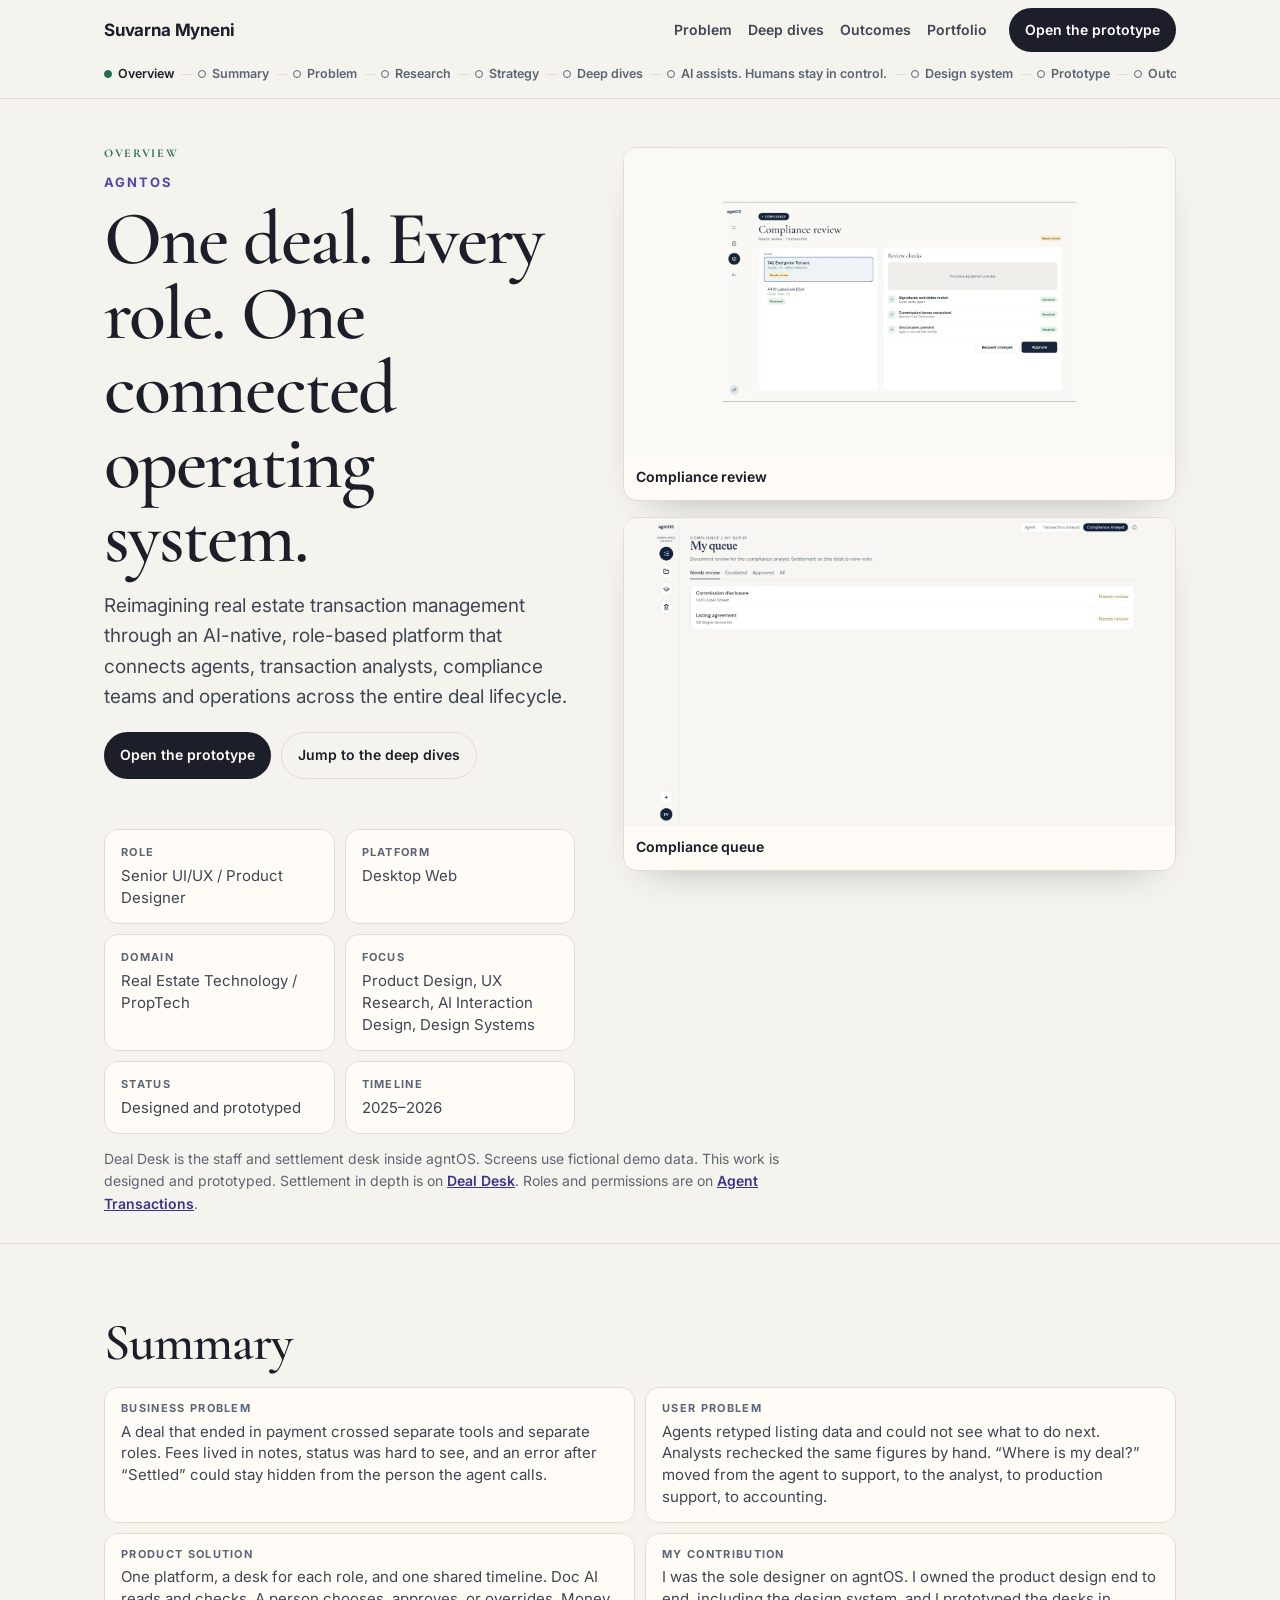
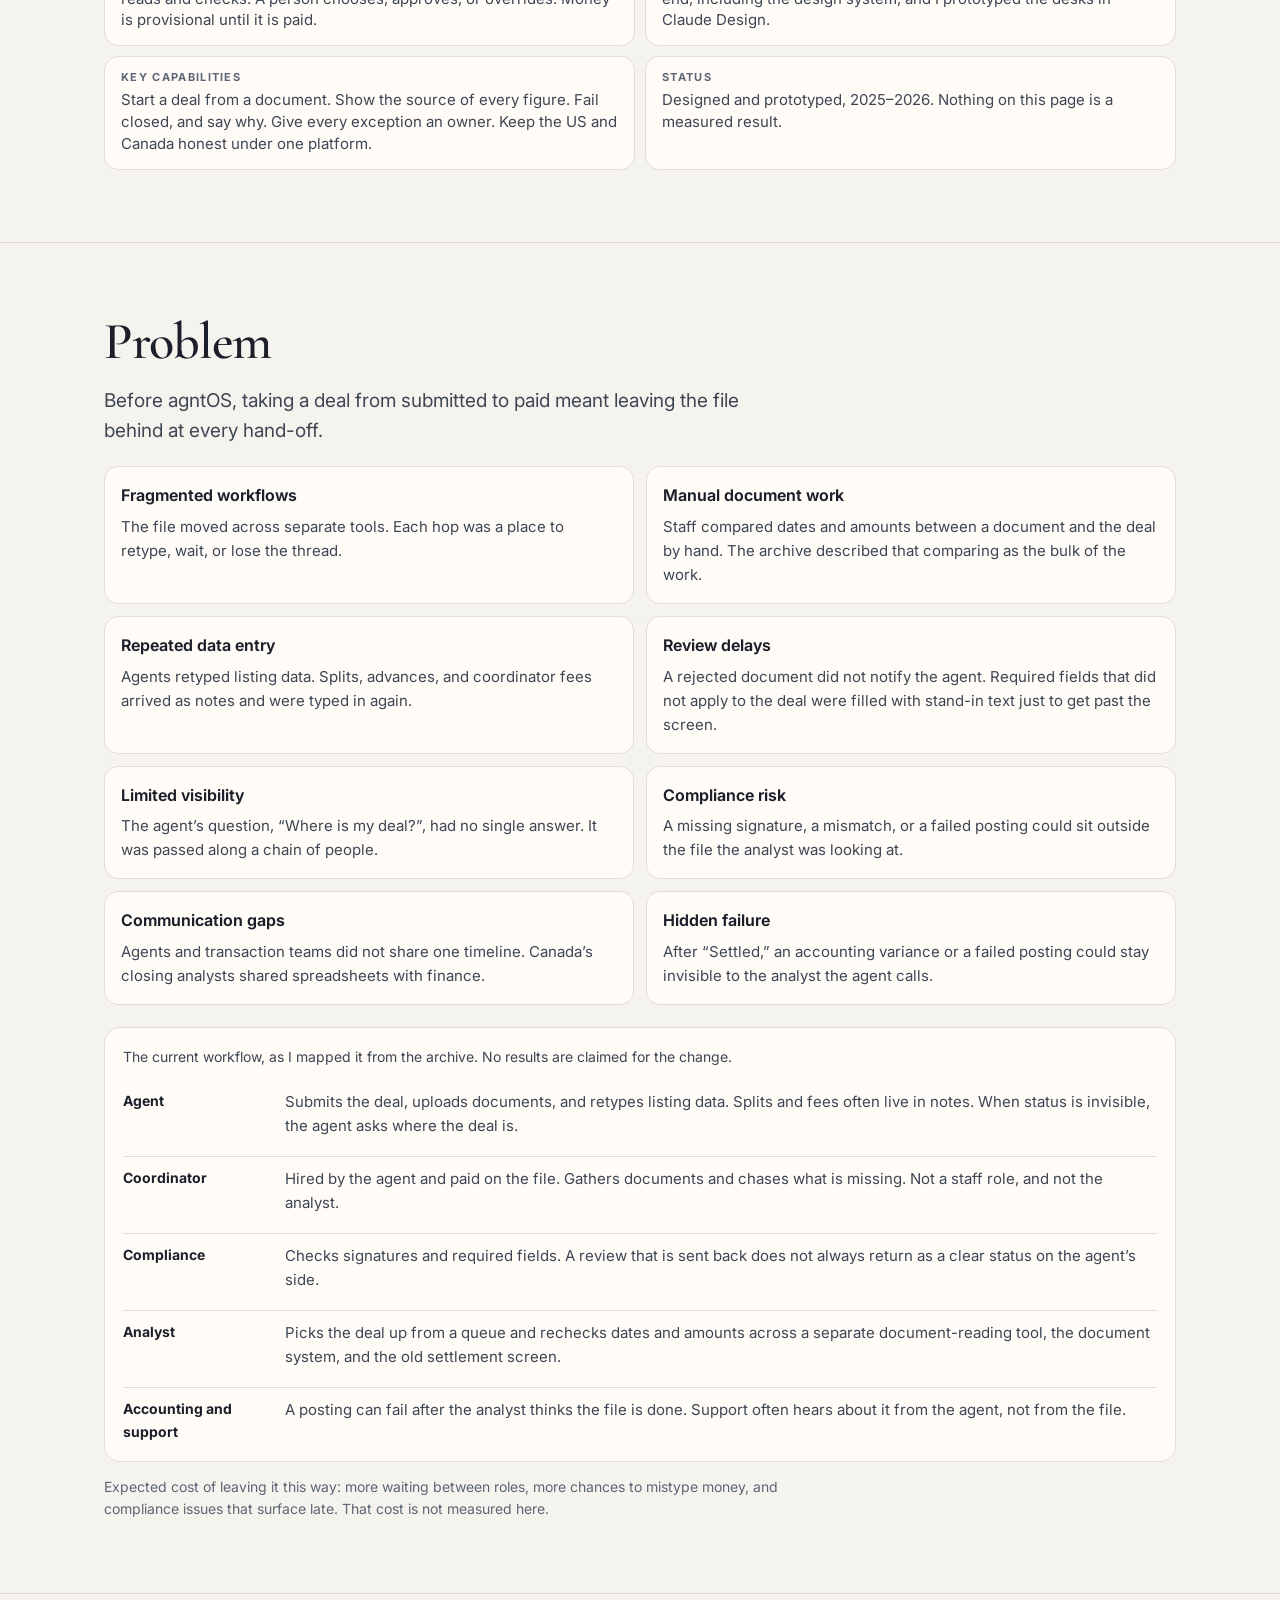
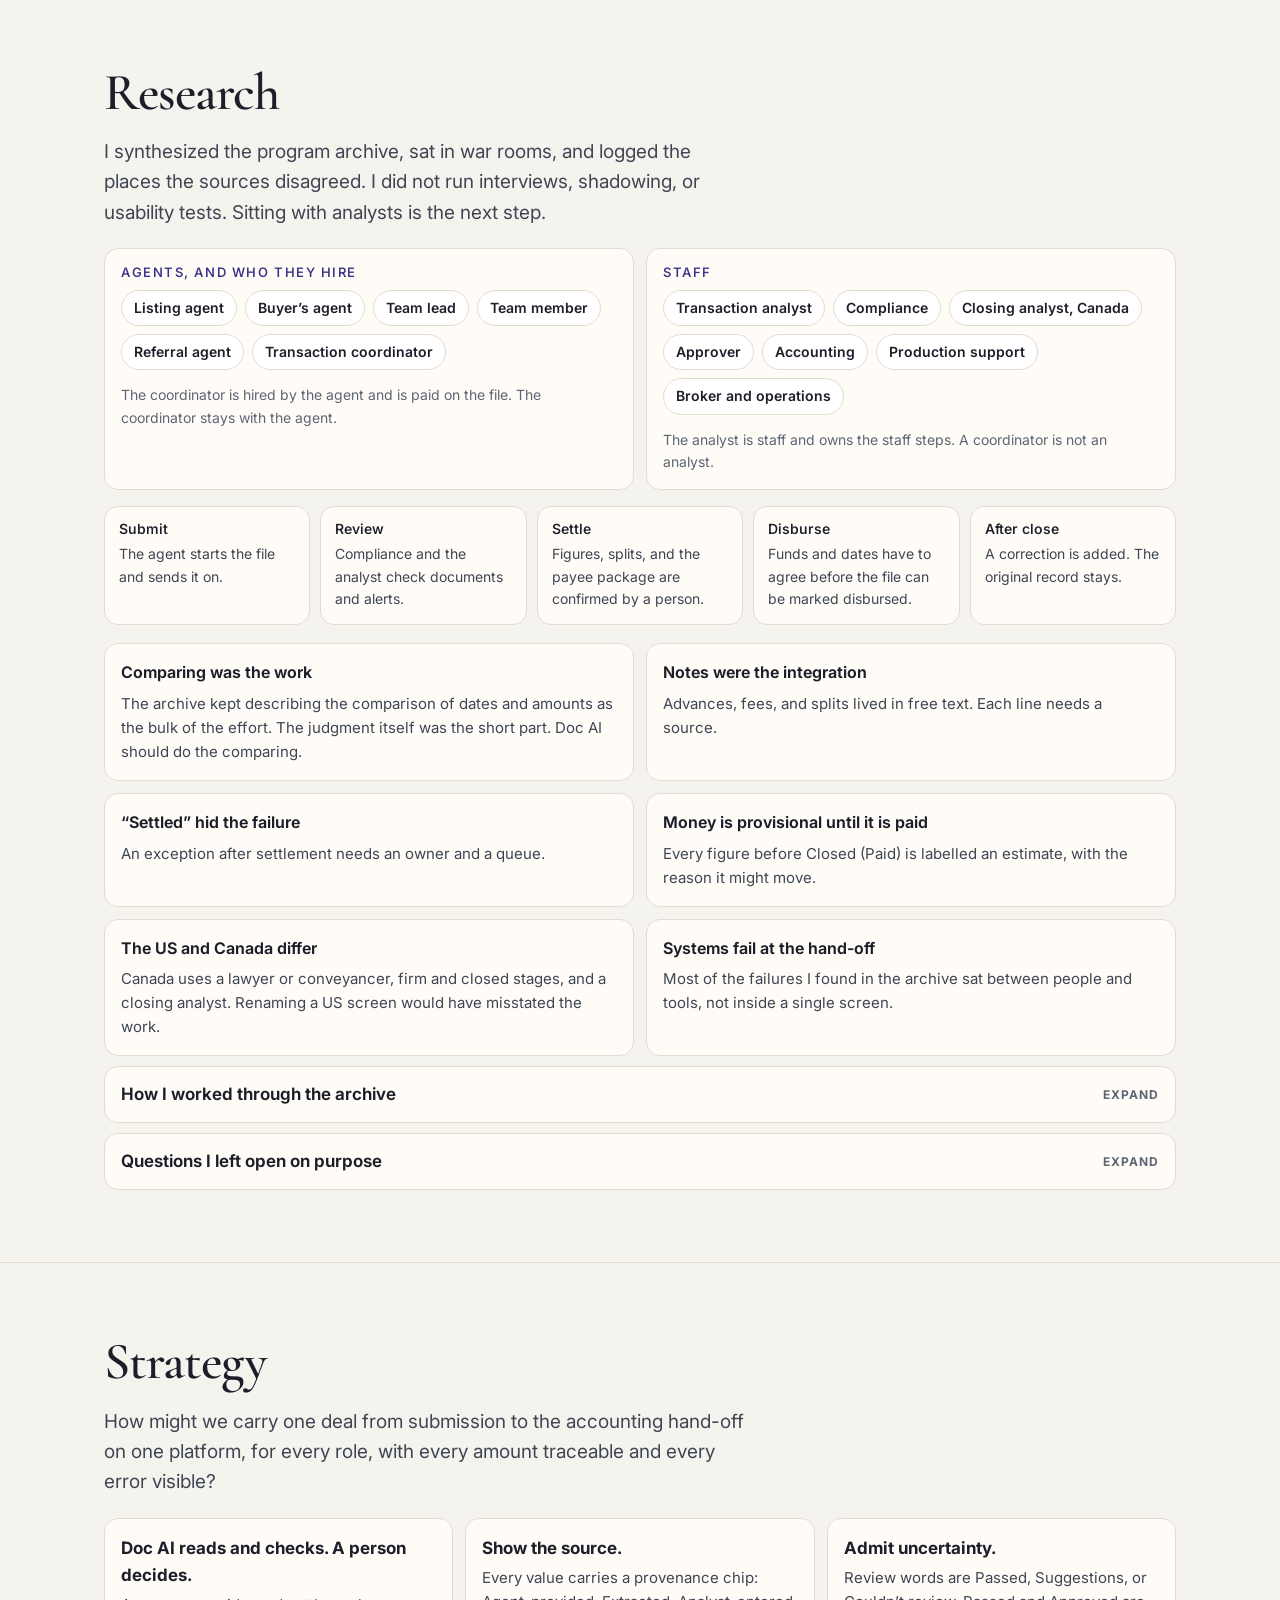
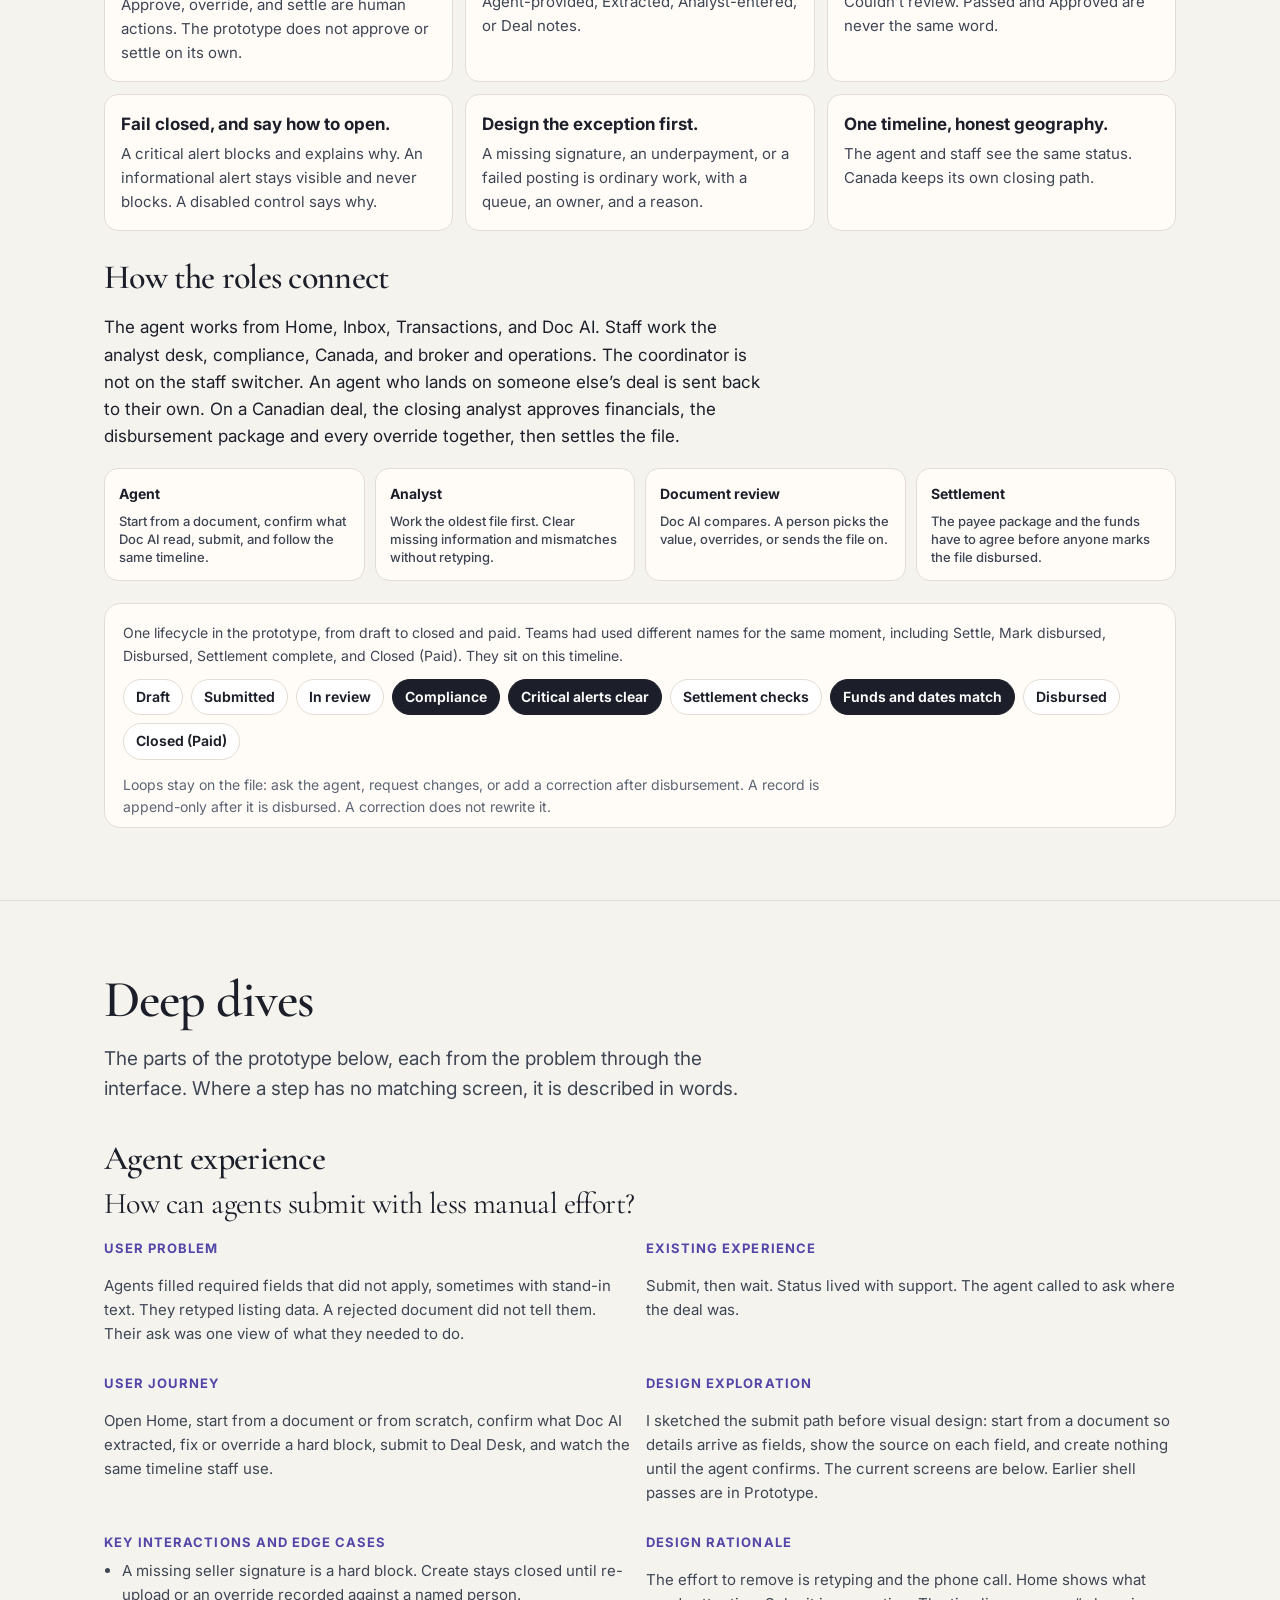
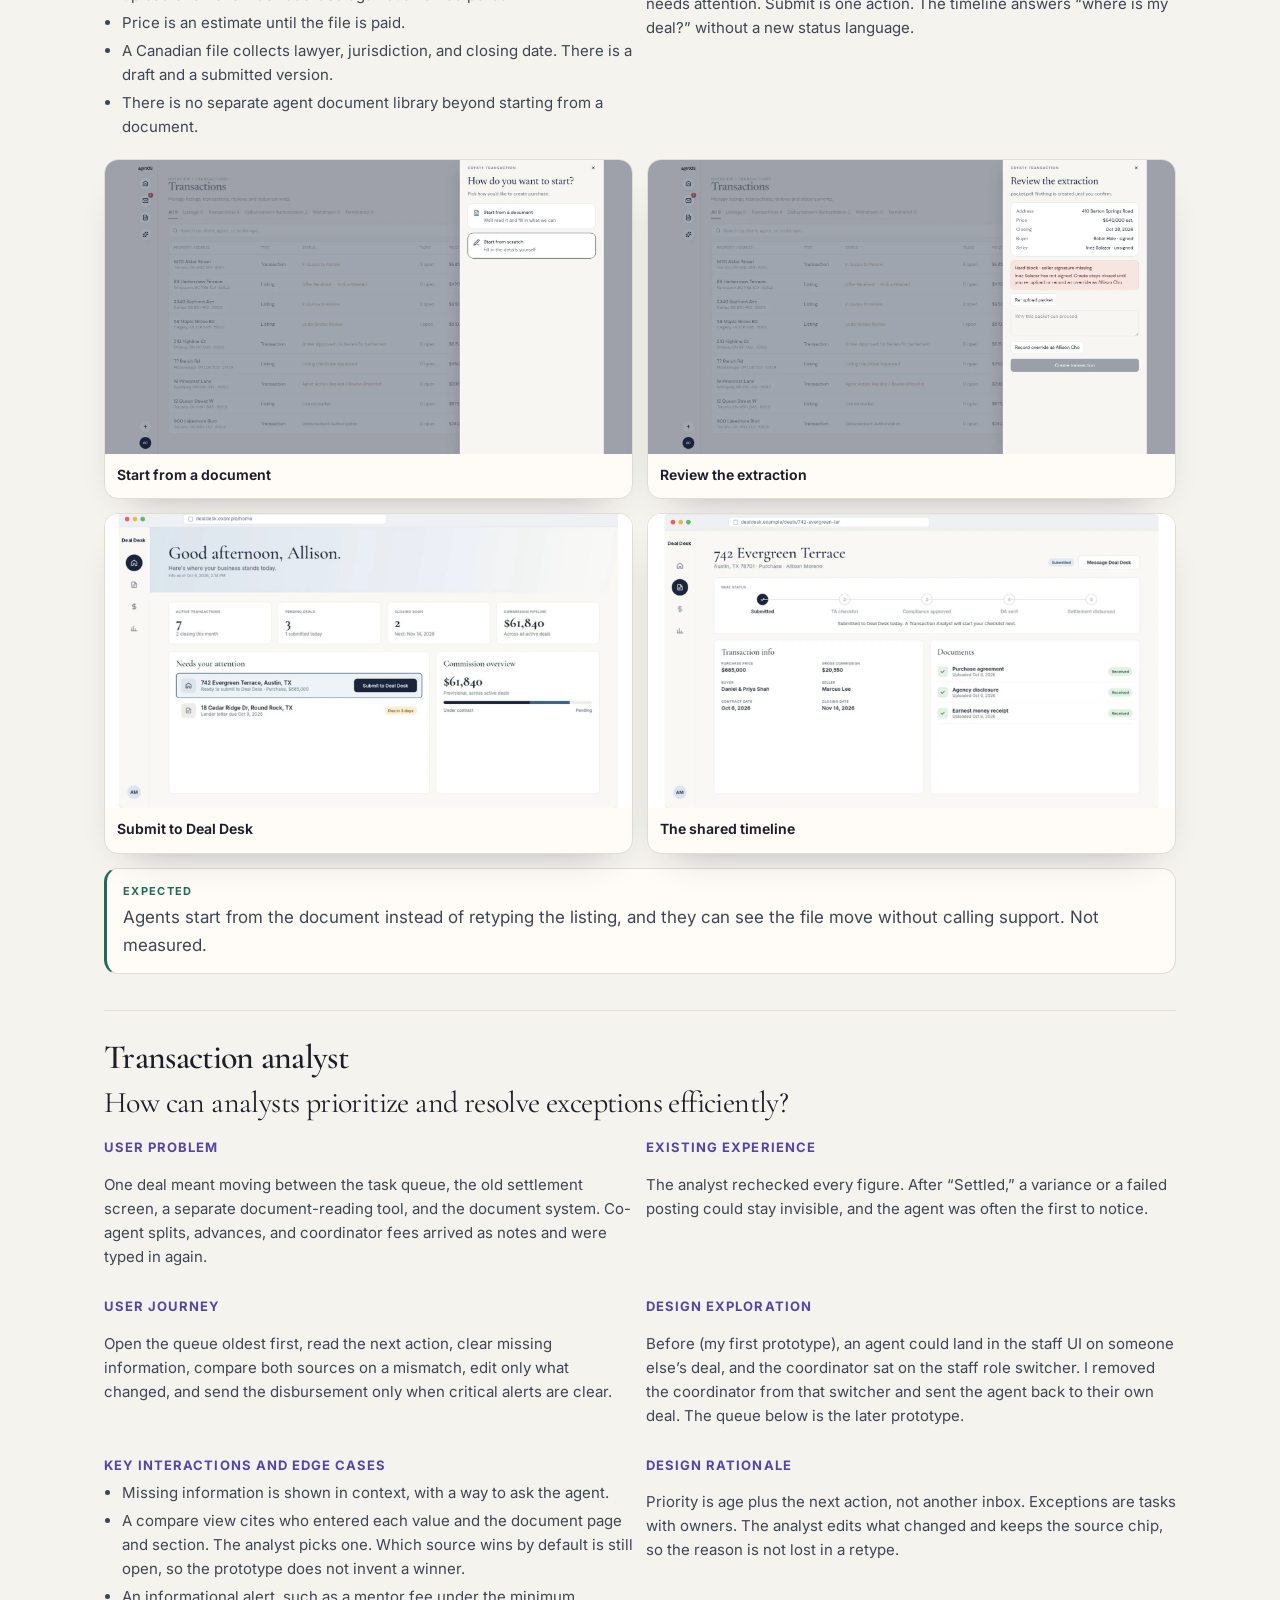
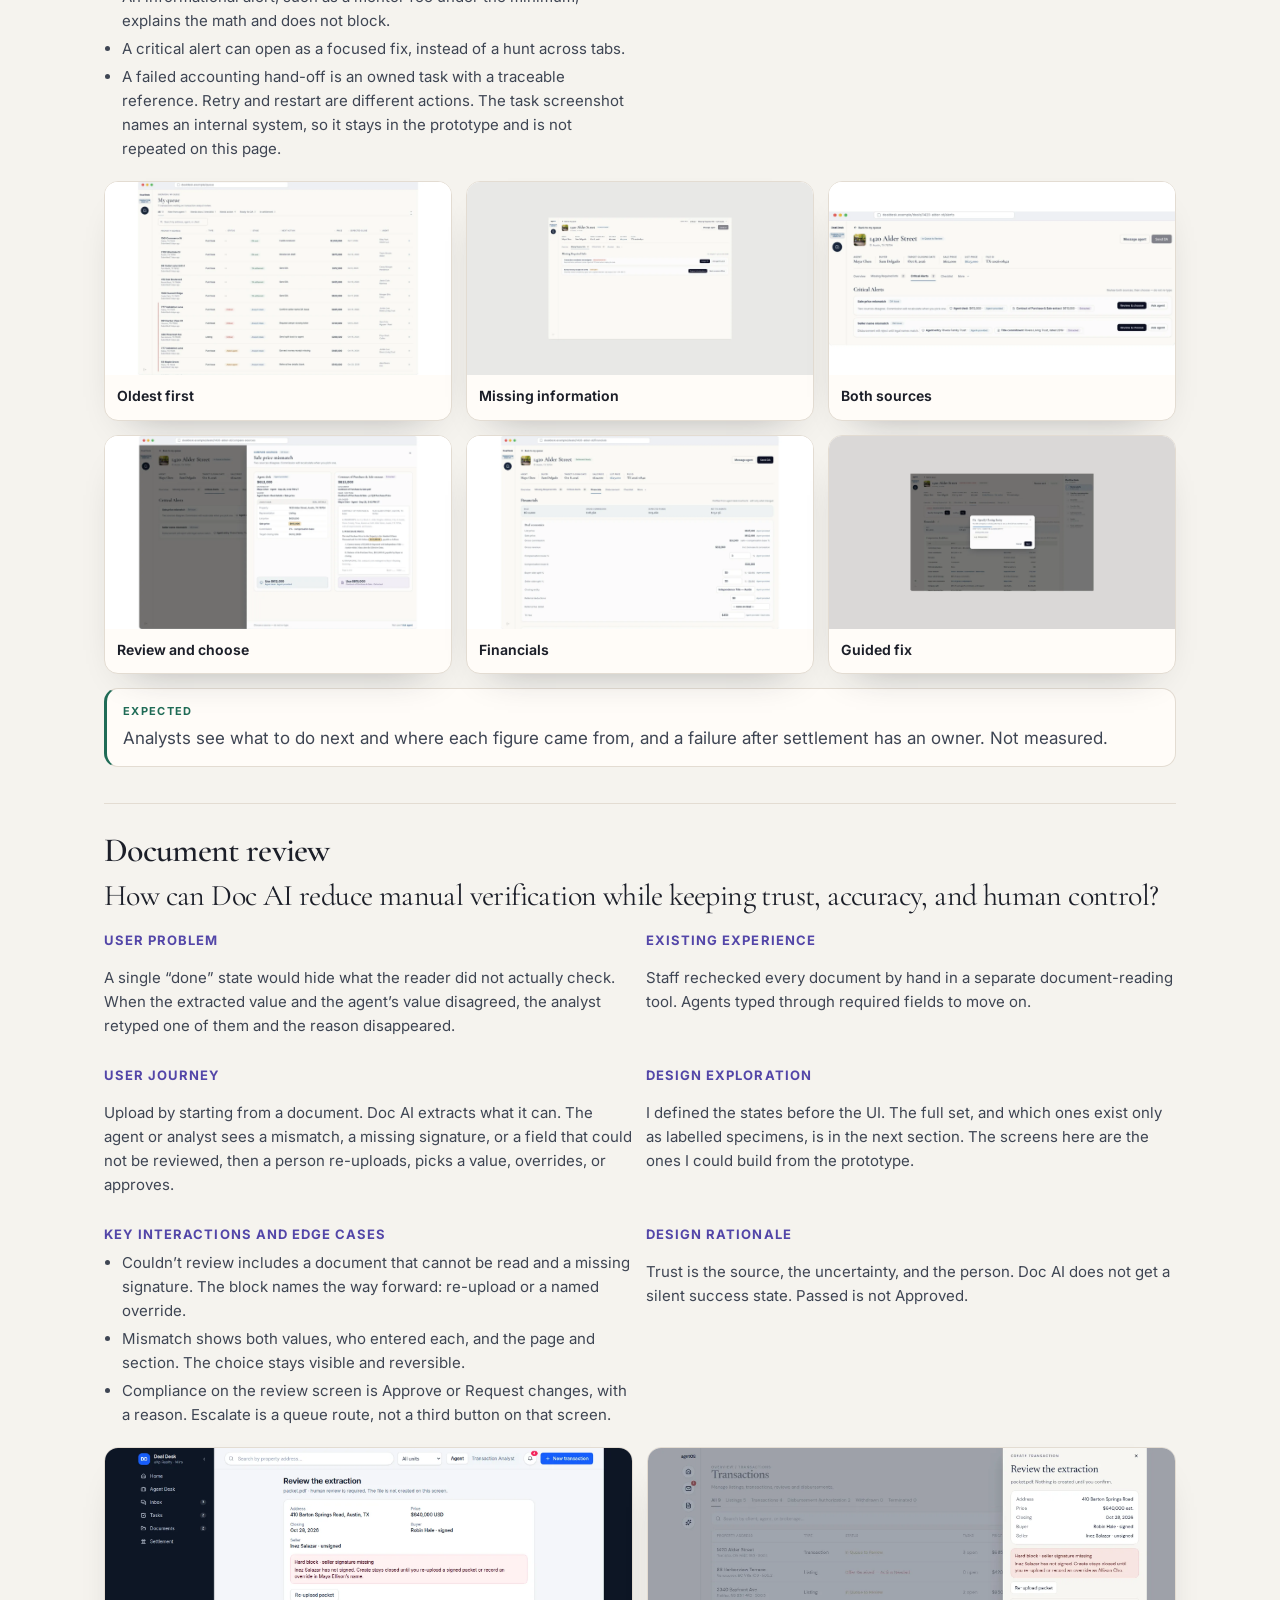
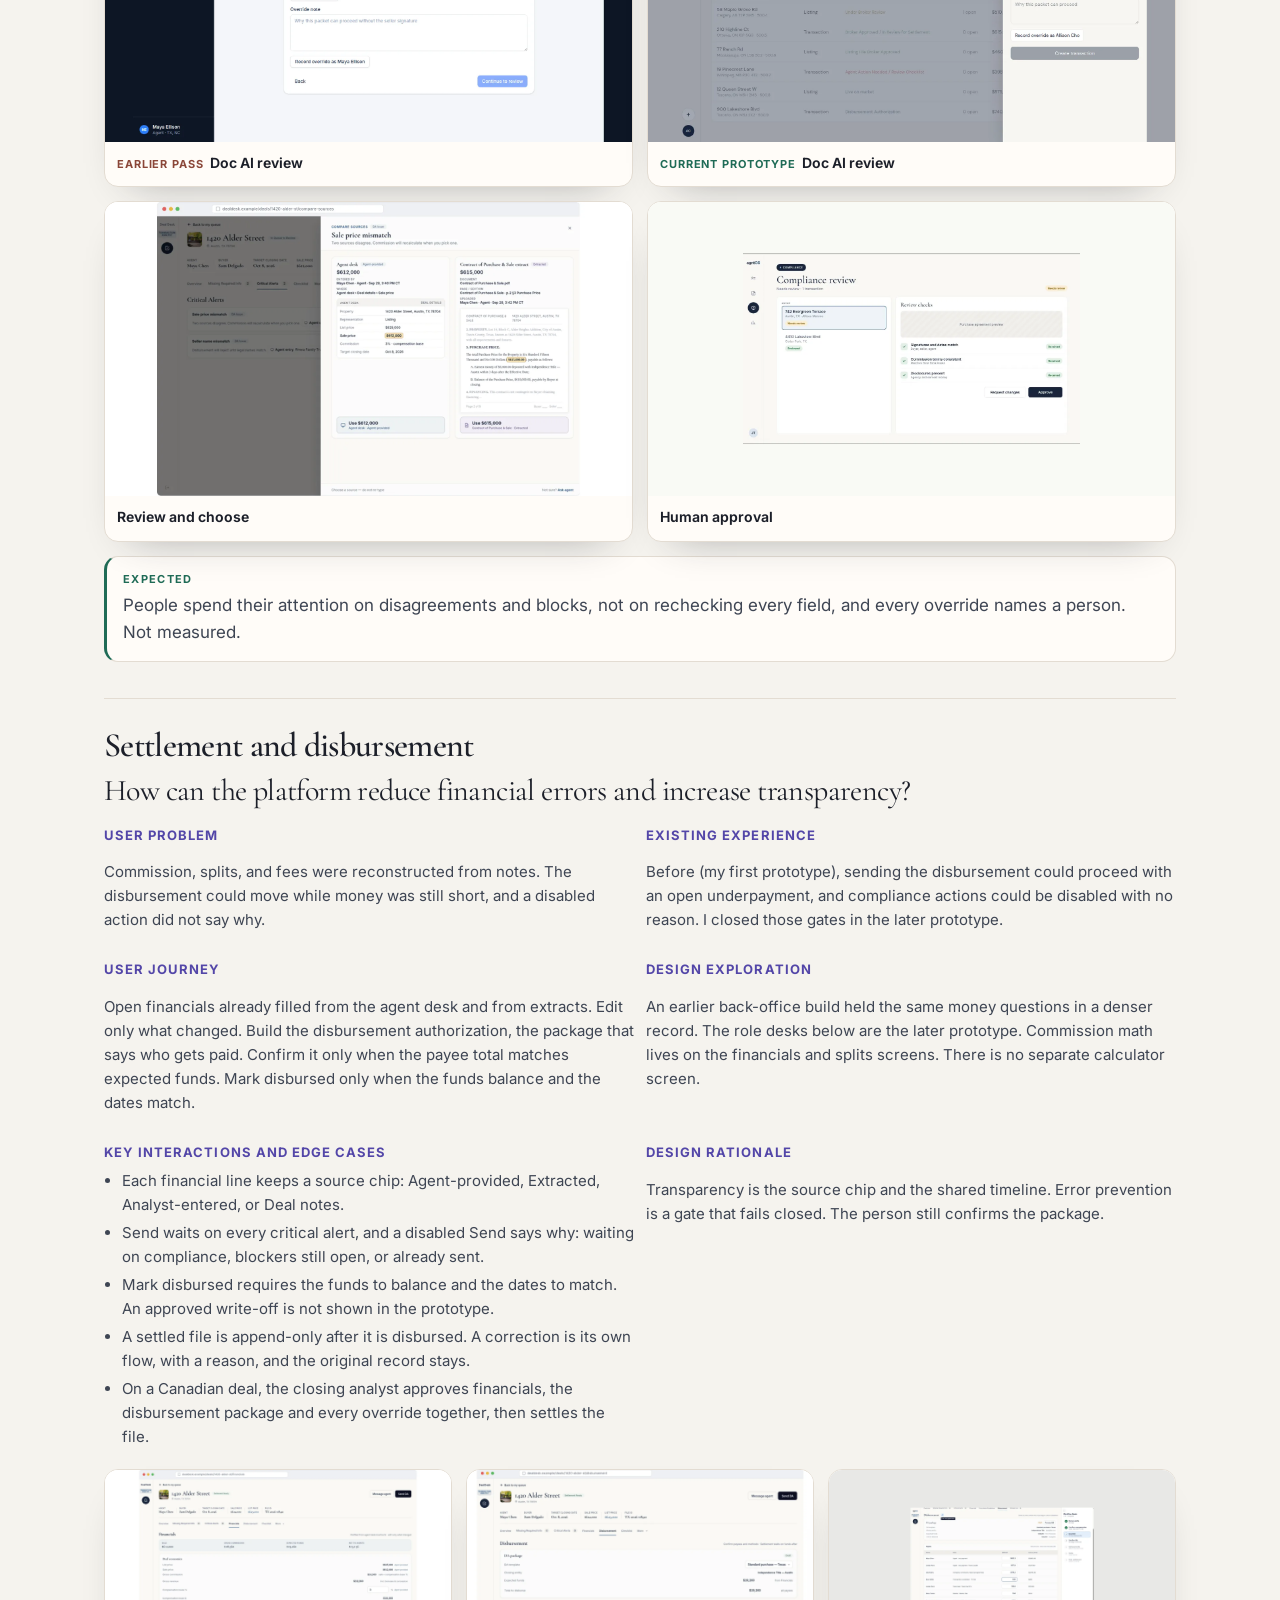
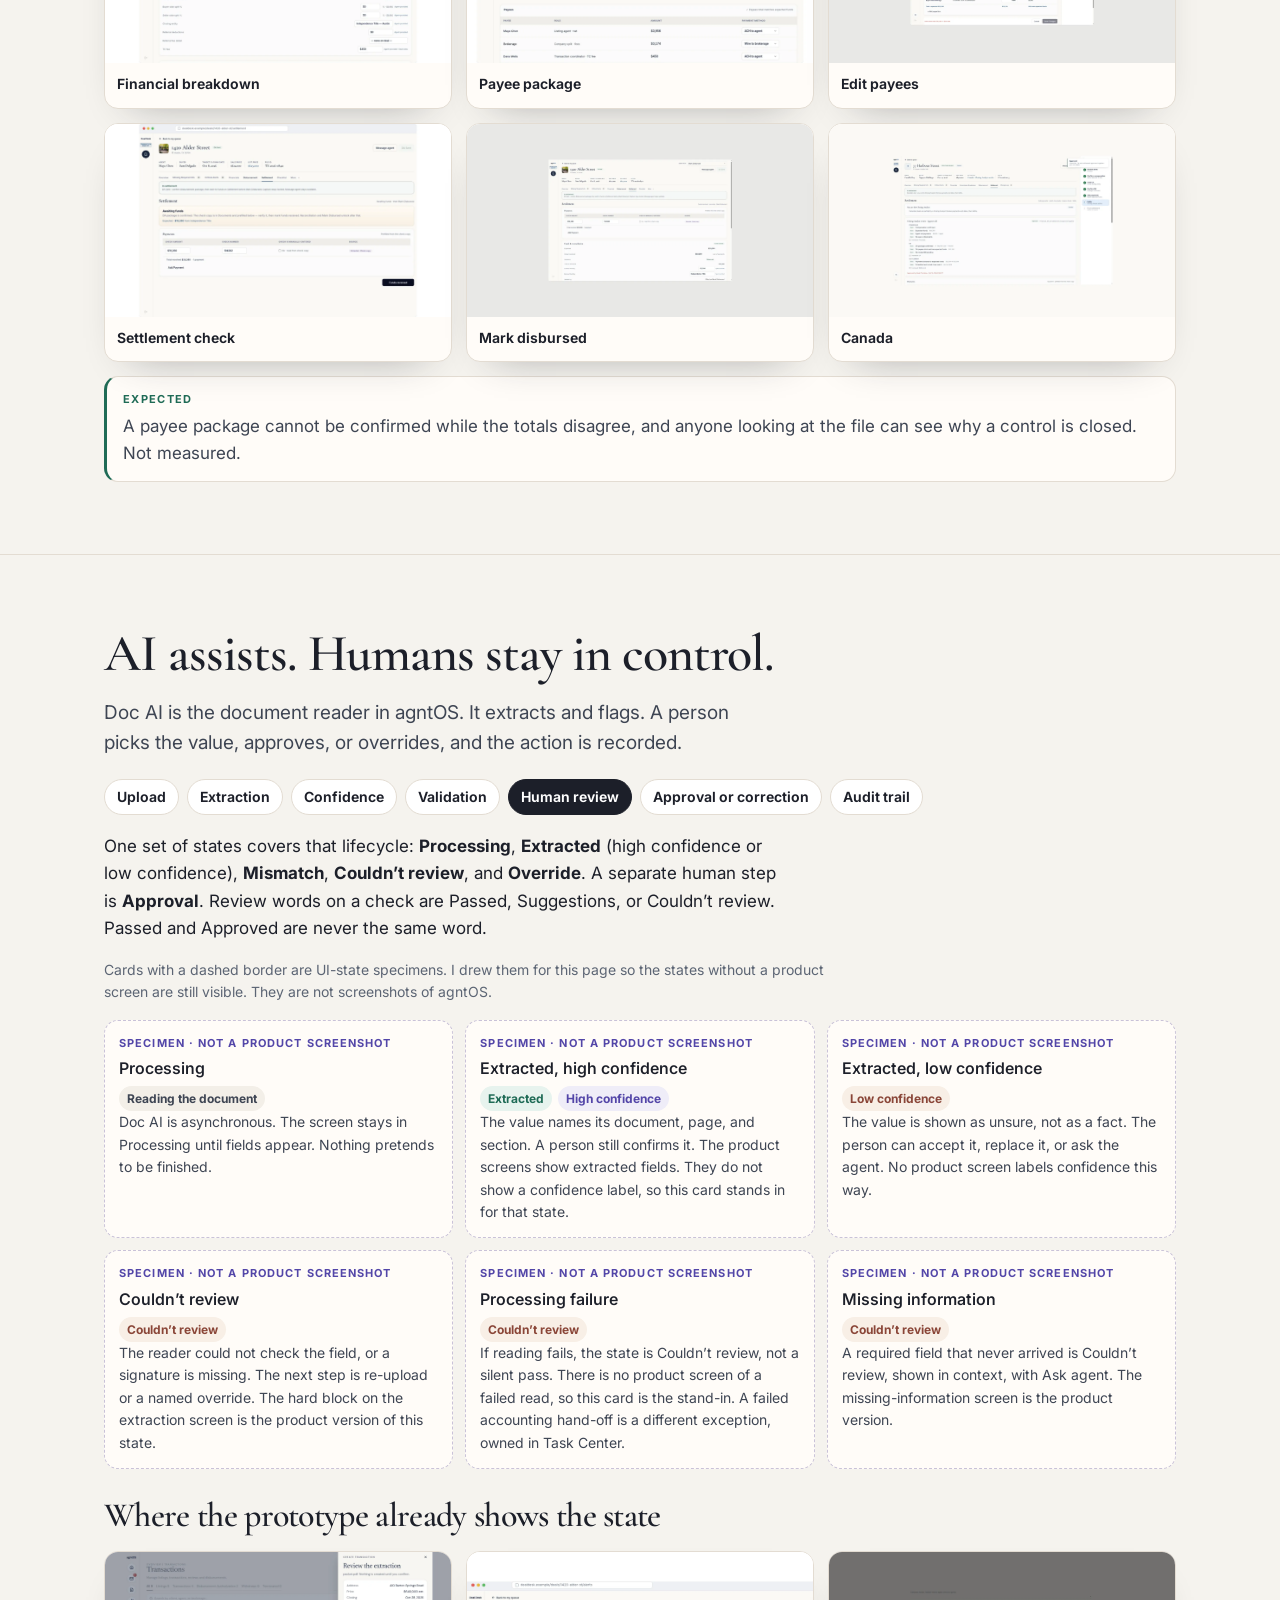
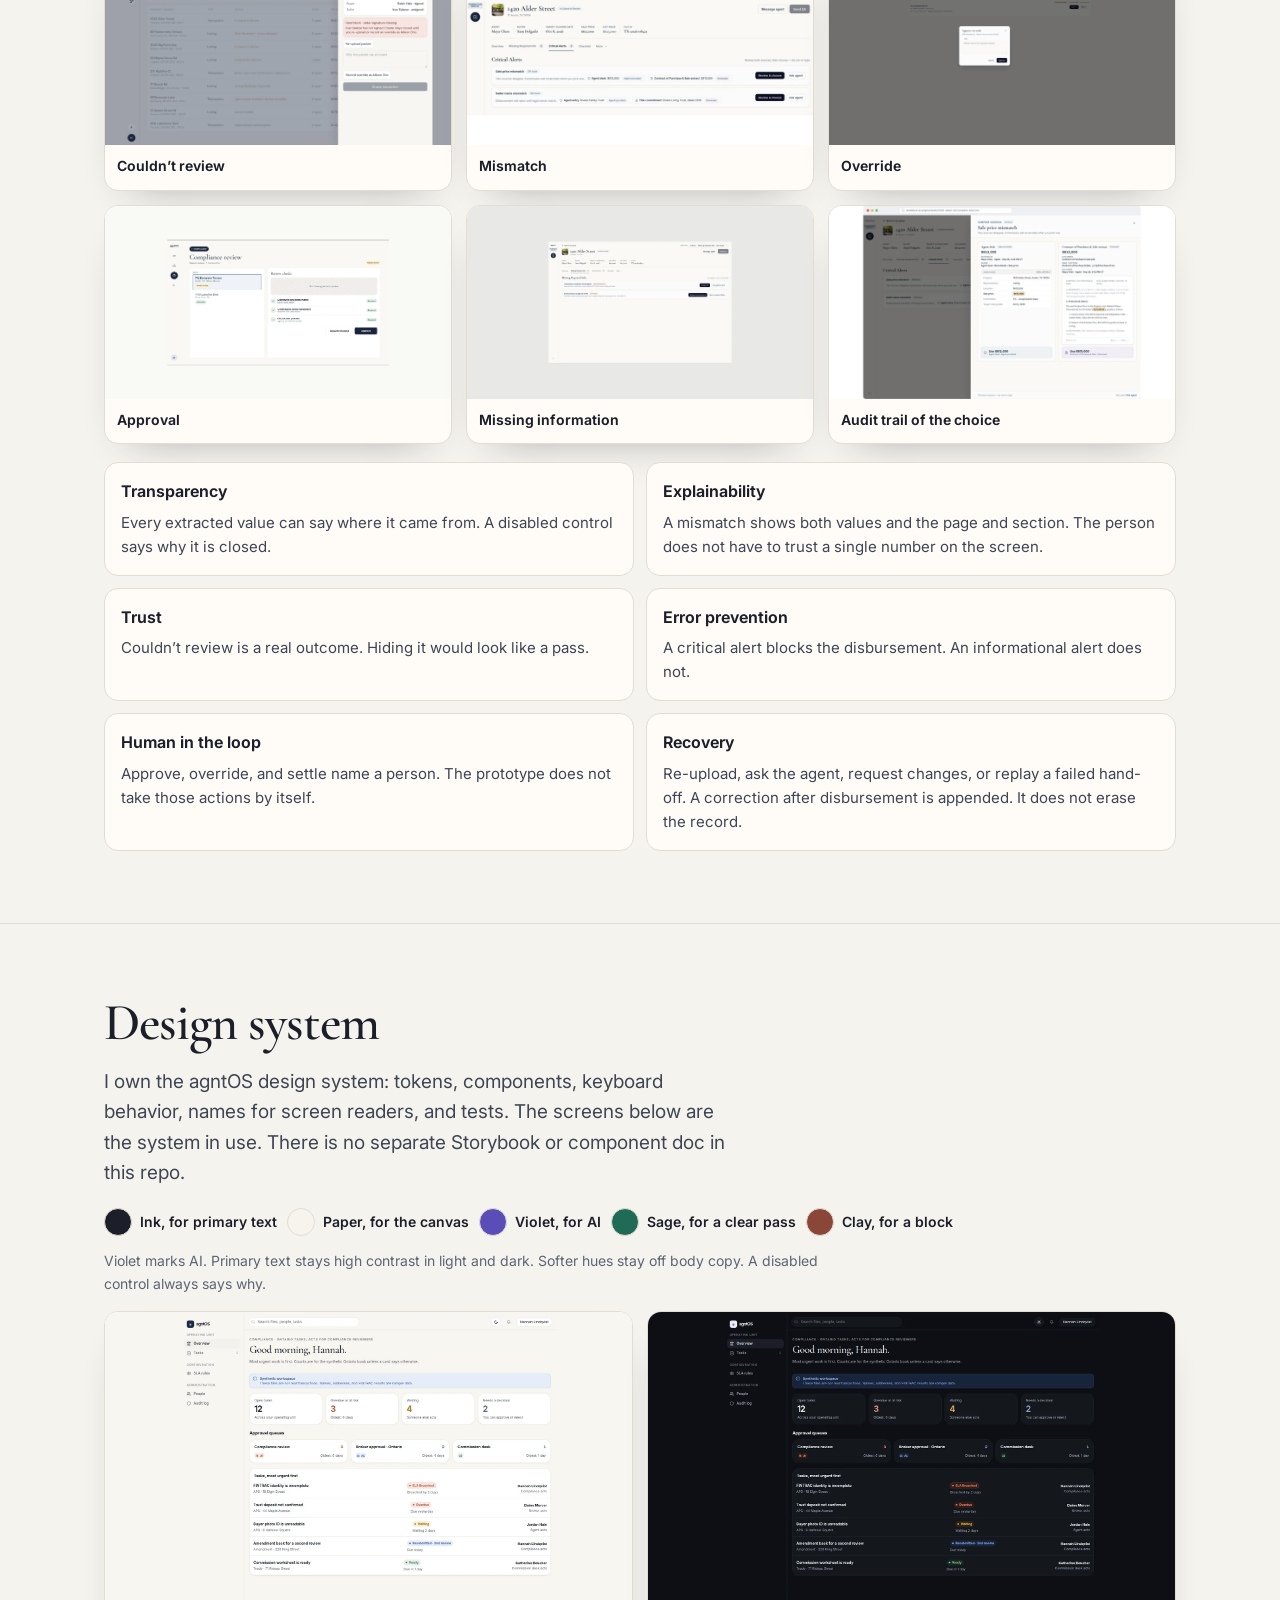
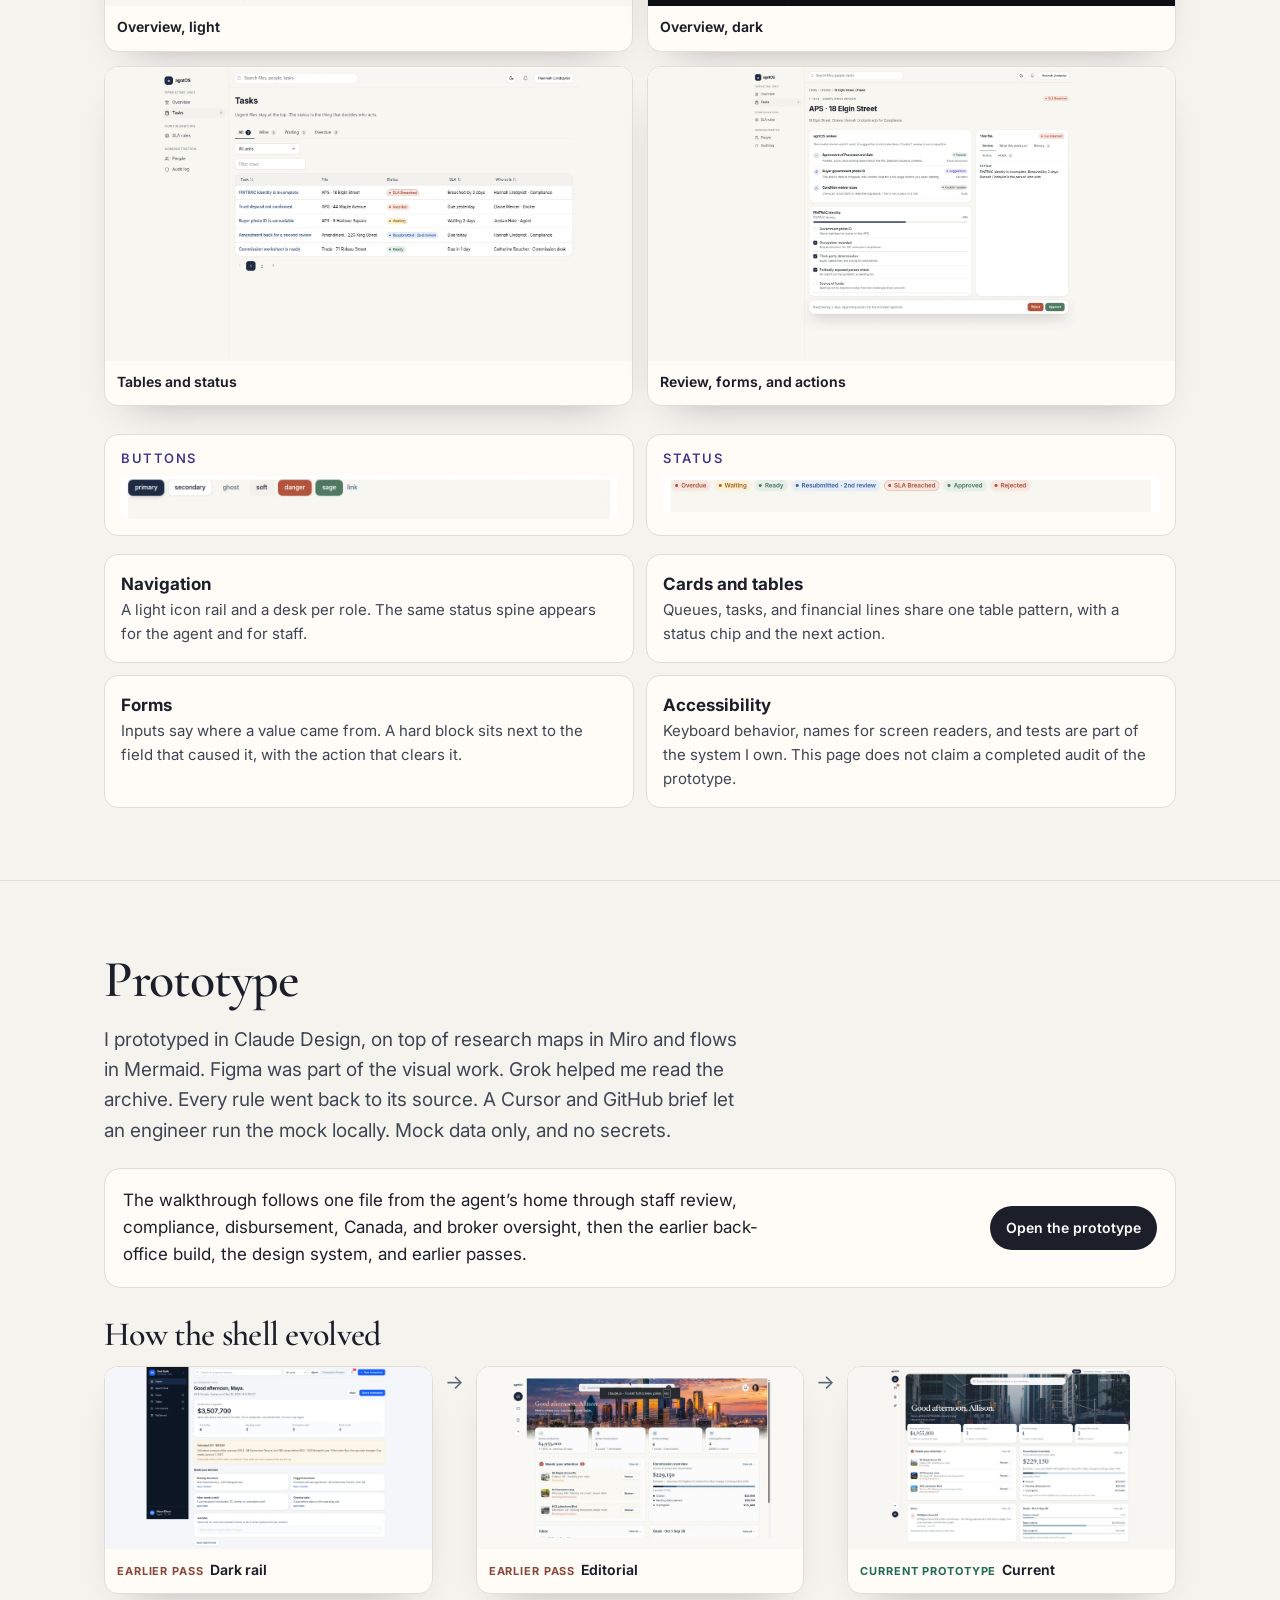
==== commit efb53000: "Place cleaner screens in the hero and align image frames. Use the compliance review and queue instea" ====
--- a/index.html
+++ b/index.html
@@ -46,33 +46,19 @@
 <header class="hero" id="overview">
   <div class="wrap">
     <div class="hero-grid">
-      <div>
+      <div class="hero-copy">
         <h2 class="section-label">Overview</h2>
         <p class="project-name">agntOS</p>
         <h1>One deal. Every role. One connected operating system.</h1>
         <p class="lead">Reimagining real estate transaction management through an AI-native, role-based platform that connects agents, transaction analysts, compliance teams and operations across the entire deal lifecycle.</p>
         <p class="hero-actions"><a class="btn" href="walkthrough.html">Open the prototype</a> <a class="btn ghost" href="#deep-dives">Jump to the deep dives</a></p>
-        <dl class="meta">
-          <div><dt>Role</dt><dd>Senior UI/UX / Product Designer</dd></div>
-          <div><dt>Platform</dt><dd>Desktop Web</dd></div>
-          <div><dt>Domain</dt><dd>Real Estate Technology / PropTech</dd></div>
-          <div><dt>Focus</dt><dd>Product Design, UX Research, AI Interaction Design, Design Systems</dd></div>
-          <div><dt>Status</dt><dd>Designed and prototyped</dd></div>
-          <div><dt>Timeline</dt><dd>2025–2026</dd></div>
-        </dl>
       </div>
       <div class="composition" aria-label="Screens from the agntOS prototype">
-        <figure class="frame primary">
-          <button type="button" class="shot" data-zoom data-caption="Agent Home. Commission is labelled as an estimate until the file is paid.">
-            <img src="img/02-home-agent-home.webp" alt="Agent Home. Commission is labelled as an estimate until the file is paid." width="1600" height="893" fetchpriority="high">
-          </button>
-          <figcaption><a href="walkthrough.html#02">Agent Home</a></figcaption>
-        </figure>
-        <figure class="frame">
-          <button type="button" class="shot" data-zoom data-caption="Deal overview on the staff desk. Key items list what to clear before the disbursement can be sent.">
-            <img src="img/22-ta-desk-deal-overview.webp" alt="Deal overview on the staff desk. Key items list what to clear before the disbursement can be sent." width="1600" height="893">
-          </button>
-          <figcaption><a href="walkthrough.html#22">Deal overview</a></figcaption>
+        <figure class="frame">
+          <button type="button" class="shot" data-zoom data-caption="Compliance review. Approve sends the file on. Request changes sends it back, with a reason.">
+            <img src="img/20-compliance-approve.webp" alt="Compliance review. A document waits for a person to approve it or request changes." width="1600" height="893" fetchpriority="high">
+          </button>
+          <figcaption><a href="walkthrough.html#20">Compliance review</a></figcaption>
         </figure>
         <figure class="frame">
           <button type="button" class="shot" data-zoom data-caption="Compliance queue. Documents wait for a person. Settlement is view-only for this role.">
@@ -81,6 +67,14 @@
           <figcaption><a href="walkthrough.html#18">Compliance queue</a></figcaption>
         </figure>
       </div>
+      <dl class="meta">
+        <div><dt>Role</dt><dd>Senior UI/UX / Product Designer</dd></div>
+        <div><dt>Platform</dt><dd>Desktop Web</dd></div>
+        <div><dt>Domain</dt><dd>Real Estate Technology / PropTech</dd></div>
+        <div><dt>Focus</dt><dd>Product Design, UX Research, AI Interaction Design, Design Systems</dd></div>
+        <div><dt>Status</dt><dd>Designed and prototyped</dd></div>
+        <div><dt>Timeline</dt><dd>2025–2026</dd></div>
+      </dl>
     </div>
     <p class="note">Deal Desk is the staff and settlement desk inside agntOS. Screens use fictional demo data. This work is designed and prototyped. Settlement in depth is on <a href="https://suvarnamyneni-project.github.io/work/deal-desk/">Deal Desk</a>. Roles and permissions are on <a href="https://suvarnamyneni-project.github.io/work/agent-transactions/">Agent Transactions</a>.</p>
   </div>
--- a/assets/style.css
+++ b/assets/style.css
@@ -30,7 +30,7 @@
   font-size:17px;
   -webkit-font-smoothing:antialiased;
 }
-img{max-width:100%;height:auto;display:block}
+img{max-width:100%;height:auto;display:block;object-fit:contain}
 figure{margin:0}
 a{color:var(--brand)}
 a:hover{color:#241e66}
@@ -114,9 +114,14 @@
 .lead{font-size:19px;color:var(--muted);max-width:40rem;margin:0 0 20px}
 .hero-actions{display:flex;flex-wrap:wrap;gap:10px;margin:0 0 22px}
 .hero-grid{
-  display:grid;grid-template-columns:minmax(0,.86fr) minmax(0,1.14fr);
-  gap:40px;align-items:end;
-}
+  display:grid;
+  grid-template-columns:minmax(0,.92fr) minmax(0,1.08fr);
+  grid-template-areas:"copy shots" "meta shots";
+  column-gap:48px;row-gap:28px;align-items:start;
+}
+.hero-copy{grid-area:copy;min-width:0}
+.hero-grid > .composition{grid-area:shots}
+.hero-grid > .meta{grid-area:meta;align-self:start}
 .meta,.summary{
   display:grid;grid-template-columns:1fr 1fr;gap:10px;margin:0;
 }
@@ -139,8 +144,7 @@
 .blocks section.spec{padding:14px 16px;border:1px solid var(--line)}
 .note{font-size:14px;color:var(--soft);margin:14px 0 0;max-width:46rem}
 .note a{font-weight:600}
-.composition{display:grid;grid-template-columns:1fr 1fr;gap:12px}
-.composition .primary{grid-column:1 / -1}
+.composition{display:grid;grid-template-columns:1fr;gap:16px;min-width:0}
 section{padding:72px 0;border-top:1px solid var(--line)}
 .prose{max-width:42rem}
 .prose p,.split p{margin:0 0 14px}
@@ -226,14 +230,16 @@
 .frames.three{grid-template-columns:1fr 1fr 1fr}
 .shot{
   display:block;width:100%;padding:0;border:0;background:#fff;cursor:zoom-in;
-  border-radius:12px;overflow:hidden;line-height:0;
-}
-.shot img{width:100%;height:auto}
+  line-height:0;
+}
+.shot img{
+  width:100%;height:auto;aspect-ratio:1600 / 893;object-fit:contain;background:#fff;
+}
 .frame{
   background:var(--card);border:1px solid var(--line);border-radius:14px;overflow:hidden;
-  box-shadow:var(--shadow);
-}
-.frame figcaption{padding:10px 12px 12px;font-size:14px;font-weight:650}
+  box-shadow:var(--shadow);min-width:0;width:100%;
+}
+.frame figcaption{padding:10px 12px 12px;font-size:14px;font-weight:650;text-align:left}
 .frame figcaption a{color:var(--ink);text-decoration:none}
 .frame figcaption a:hover{color:var(--brand)}
 .tag{
@@ -273,8 +279,9 @@
 .swatches li{display:flex;align-items:center;gap:8px;font-size:14px;font-weight:600}
 .swatches i{width:28px;height:28px;border-radius:50%;display:block;border:1px solid var(--line)}
 .asset{background:var(--card);border:1px solid var(--line);border-radius:14px;padding:16px;margin-top:12px}
-.asset img{width:auto;max-width:100%}
-.evo{display:grid;grid-template-columns:1fr auto 1fr auto 1fr;gap:8px;align-items:center;margin-top:12px}
+.asset img{width:auto;max-width:100%;height:auto;aspect-ratio:auto;object-fit:contain}
+.evo{display:grid;grid-template-columns:1fr auto 1fr auto 1fr;gap:12px;align-items:start;margin-top:12px}
+.evo .frame{align-self:stretch}
 .arrow{color:var(--soft);text-align:center;font-size:20px}
 .lessons{list-style:none;margin:8px 0 0;padding:0;display:grid;gap:10px}
 .lessons h3{font-family:var(--sans);font-size:17px;letter-spacing:0;margin:0 0 4px}
@@ -298,23 +305,35 @@
 }
 .to-top.show{opacity:1;pointer-events:auto;transform:none}
 dialog#lightbox{
-  width:min(1100px,calc(100vw - 32px));border:0;padding:12px;border-radius:16px;
-  background:var(--card);color:var(--ink);
+  width:min(1100px,calc(100vw - 32px));max-height:calc(100vh - 32px);
+  border:0;padding:12px;border-radius:16px;
+  background:var(--card);color:var(--ink);overflow:auto;
 }
 dialog#lightbox::backdrop{background:rgba(20,18,16,.72)}
-dialog#lightbox img{width:100%;height:auto;border-radius:10px}
+dialog#lightbox img{
+  width:100%;height:auto;max-height:calc(100vh - 140px);
+  object-fit:contain;aspect-ratio:auto;border-radius:10px;background:#fff;
+}
 dialog#lightbox p{margin:8px 4px 4px;color:var(--muted);font-size:14px}
 dialog#lightbox form{display:flex;justify-content:flex-end;margin:0}
 .composition .frame{animation:rise .7s ease both}
 .composition .frame:nth-child(2){animation-delay:.08s}
 .composition .frame:nth-child(3){animation-delay:.16s}
 @keyframes rise{from{opacity:0;transform:translateY(10px)}to{opacity:1;transform:none}}
-@media(max-width:980px){
-  .hero-grid,.blocks,.groups,.principles,.journey{grid-template-columns:1fr 1fr}
-  .principles,.journey,.flow{grid-template-columns:1fr 1fr}
-  .frames.three,.states{grid-template-columns:1fr 1fr}
+@media(max-width:1100px){
+  .hero-grid{
+    grid-template-columns:1fr;
+    grid-template-areas:"copy" "shots" "meta";
+    row-gap:22px;
+  }
+  .frames.three,.states,.principles,.journey{grid-template-columns:1fr 1fr}
   .evo{grid-template-columns:1fr}
-  .arrow{transform:rotate(90deg)}
+  .arrow{transform:rotate(90deg);padding:4px 0}
+}
+@media(max-width:800px){
+  .blocks,.groups,.flow,.frames.two,.frames.three,.states,.principles,.journey,.meta,.summary,.cards,.pains,.findings,.caps{
+    grid-template-columns:1fr;
+  }
 }
 @media(max-width:720px){
   nav.top .links{display:none}
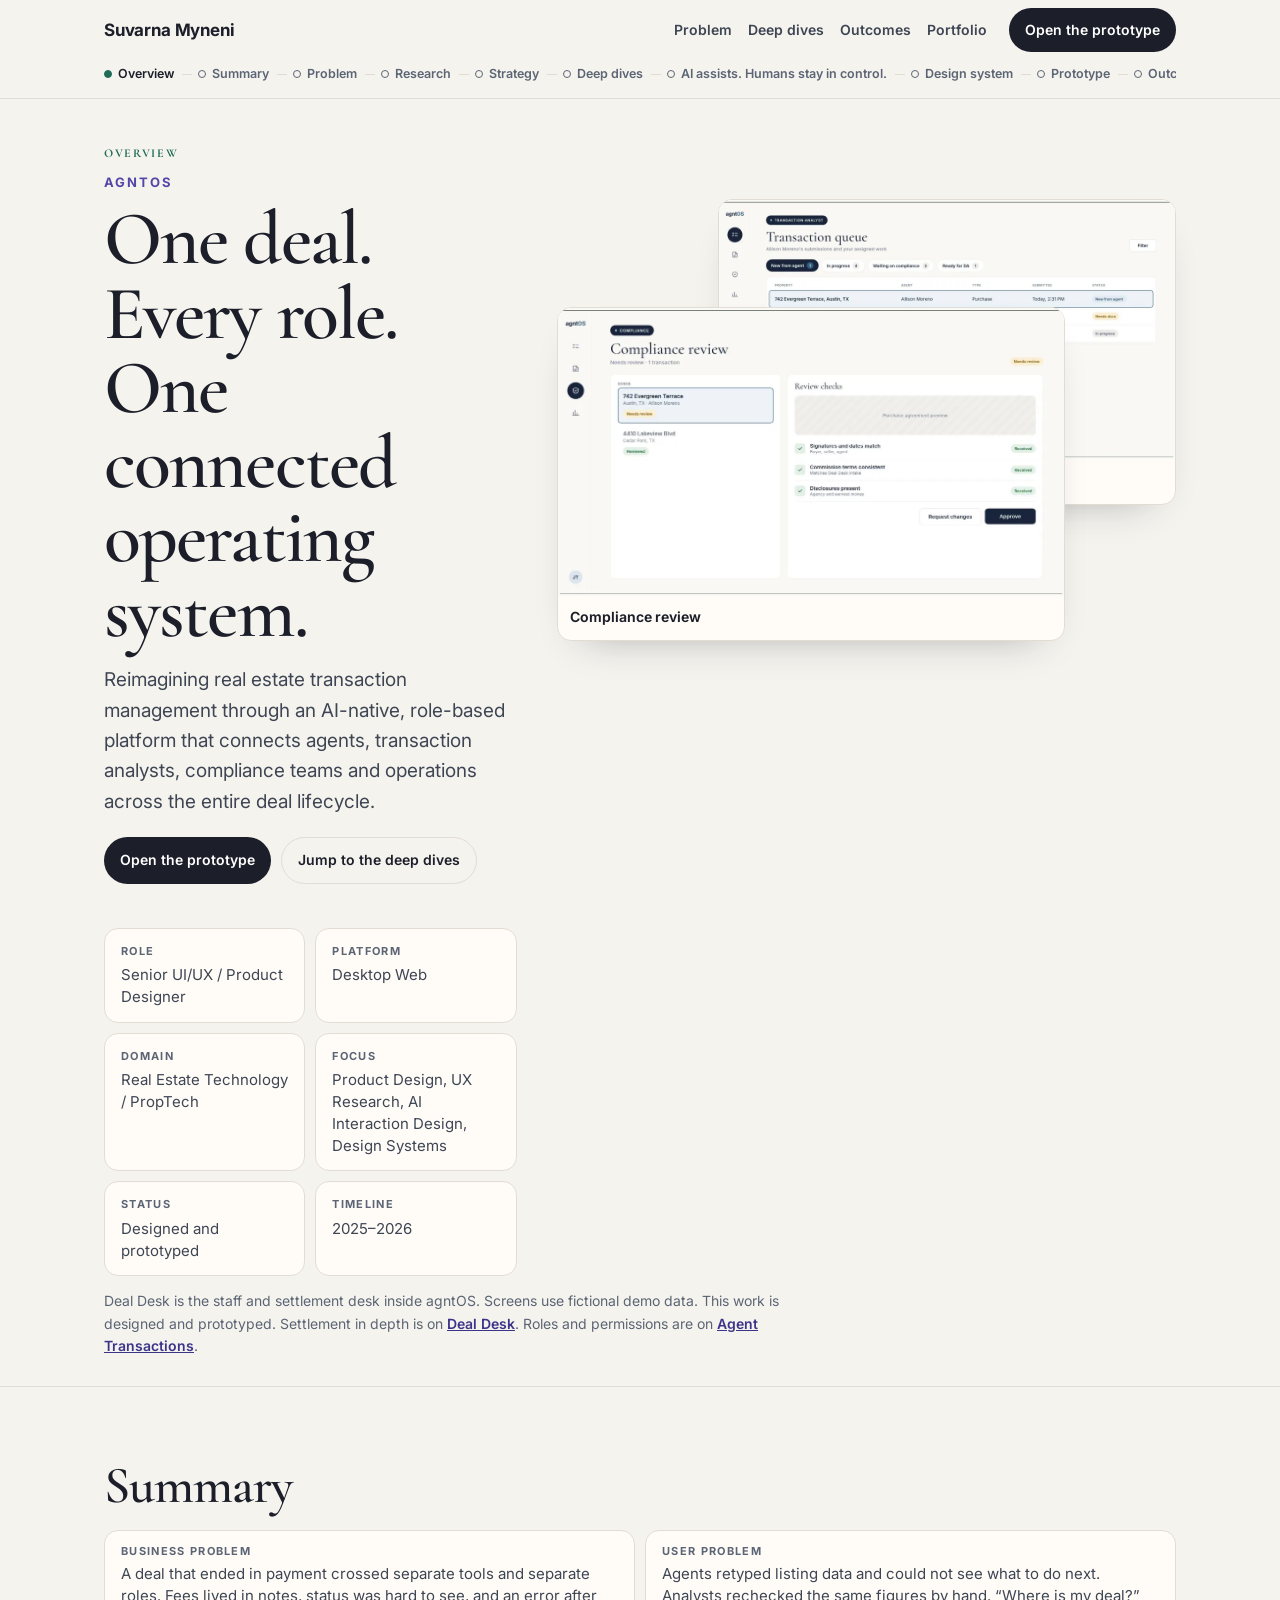
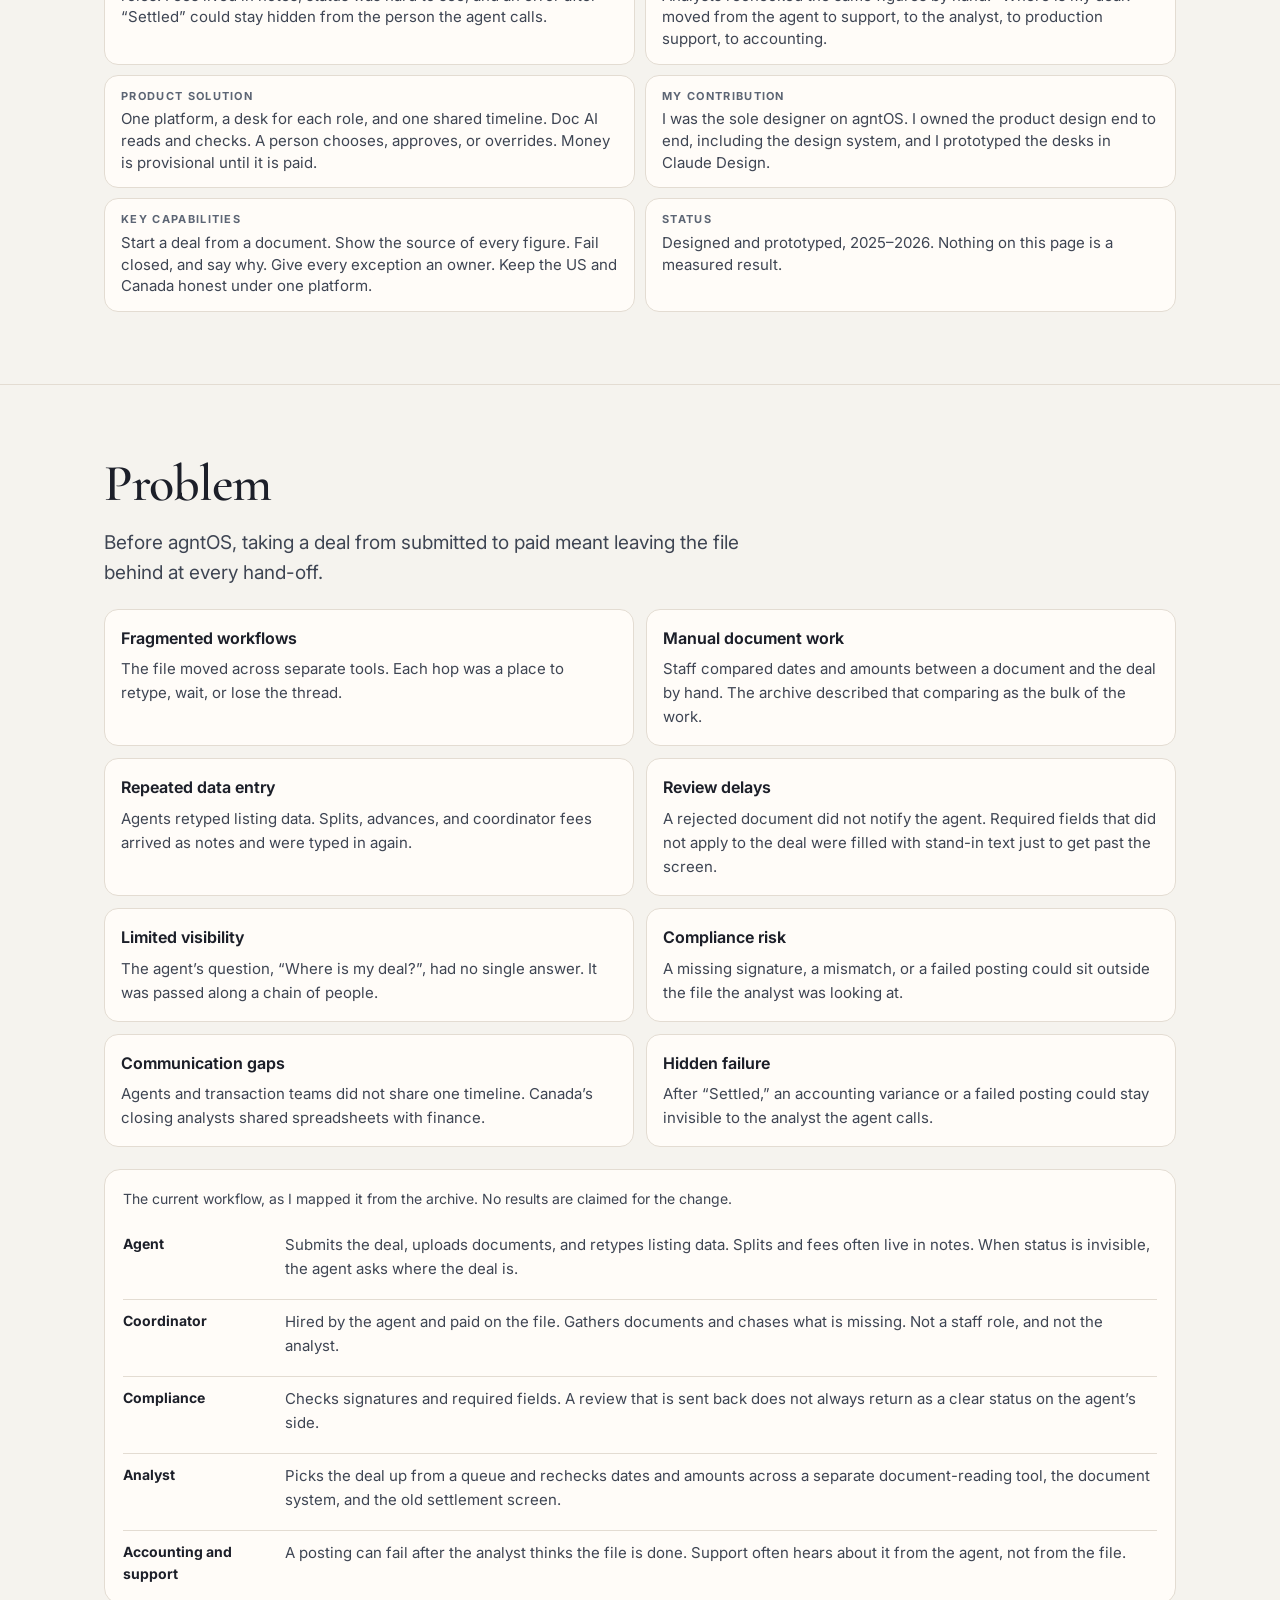
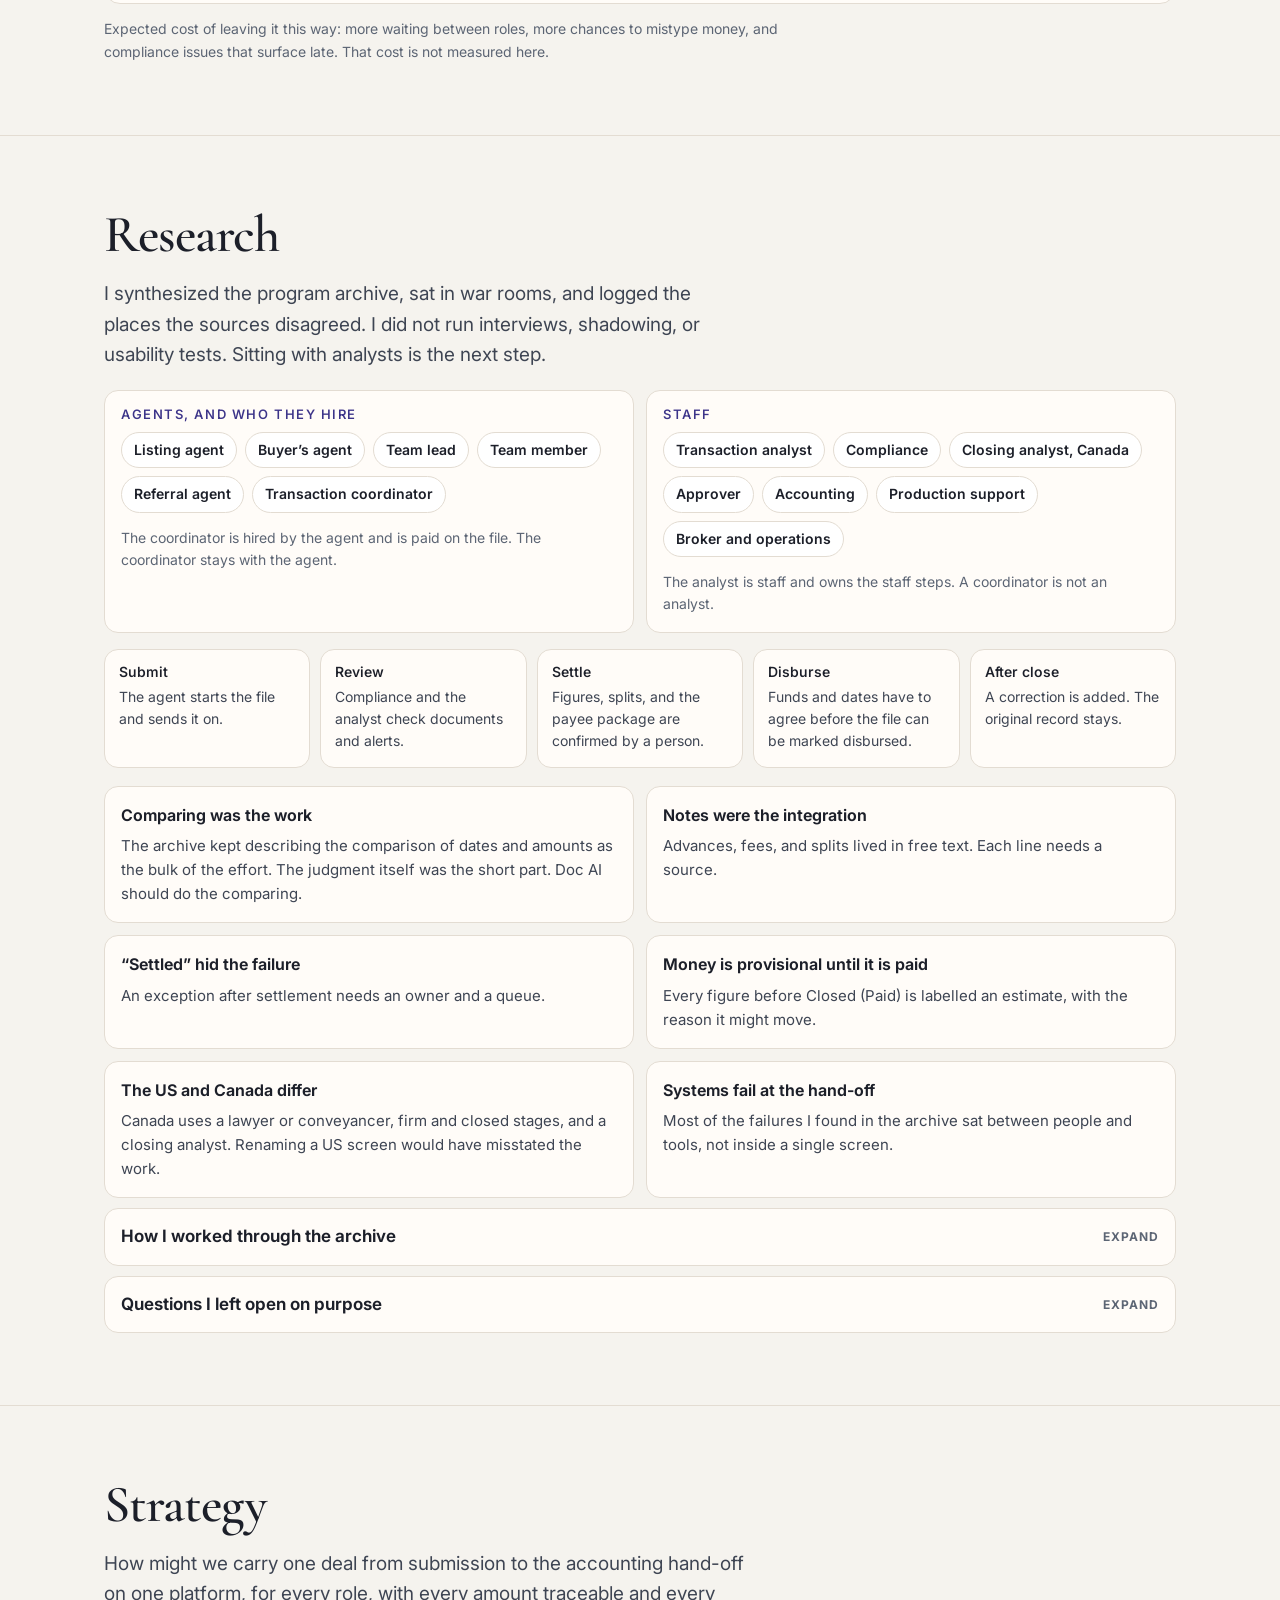
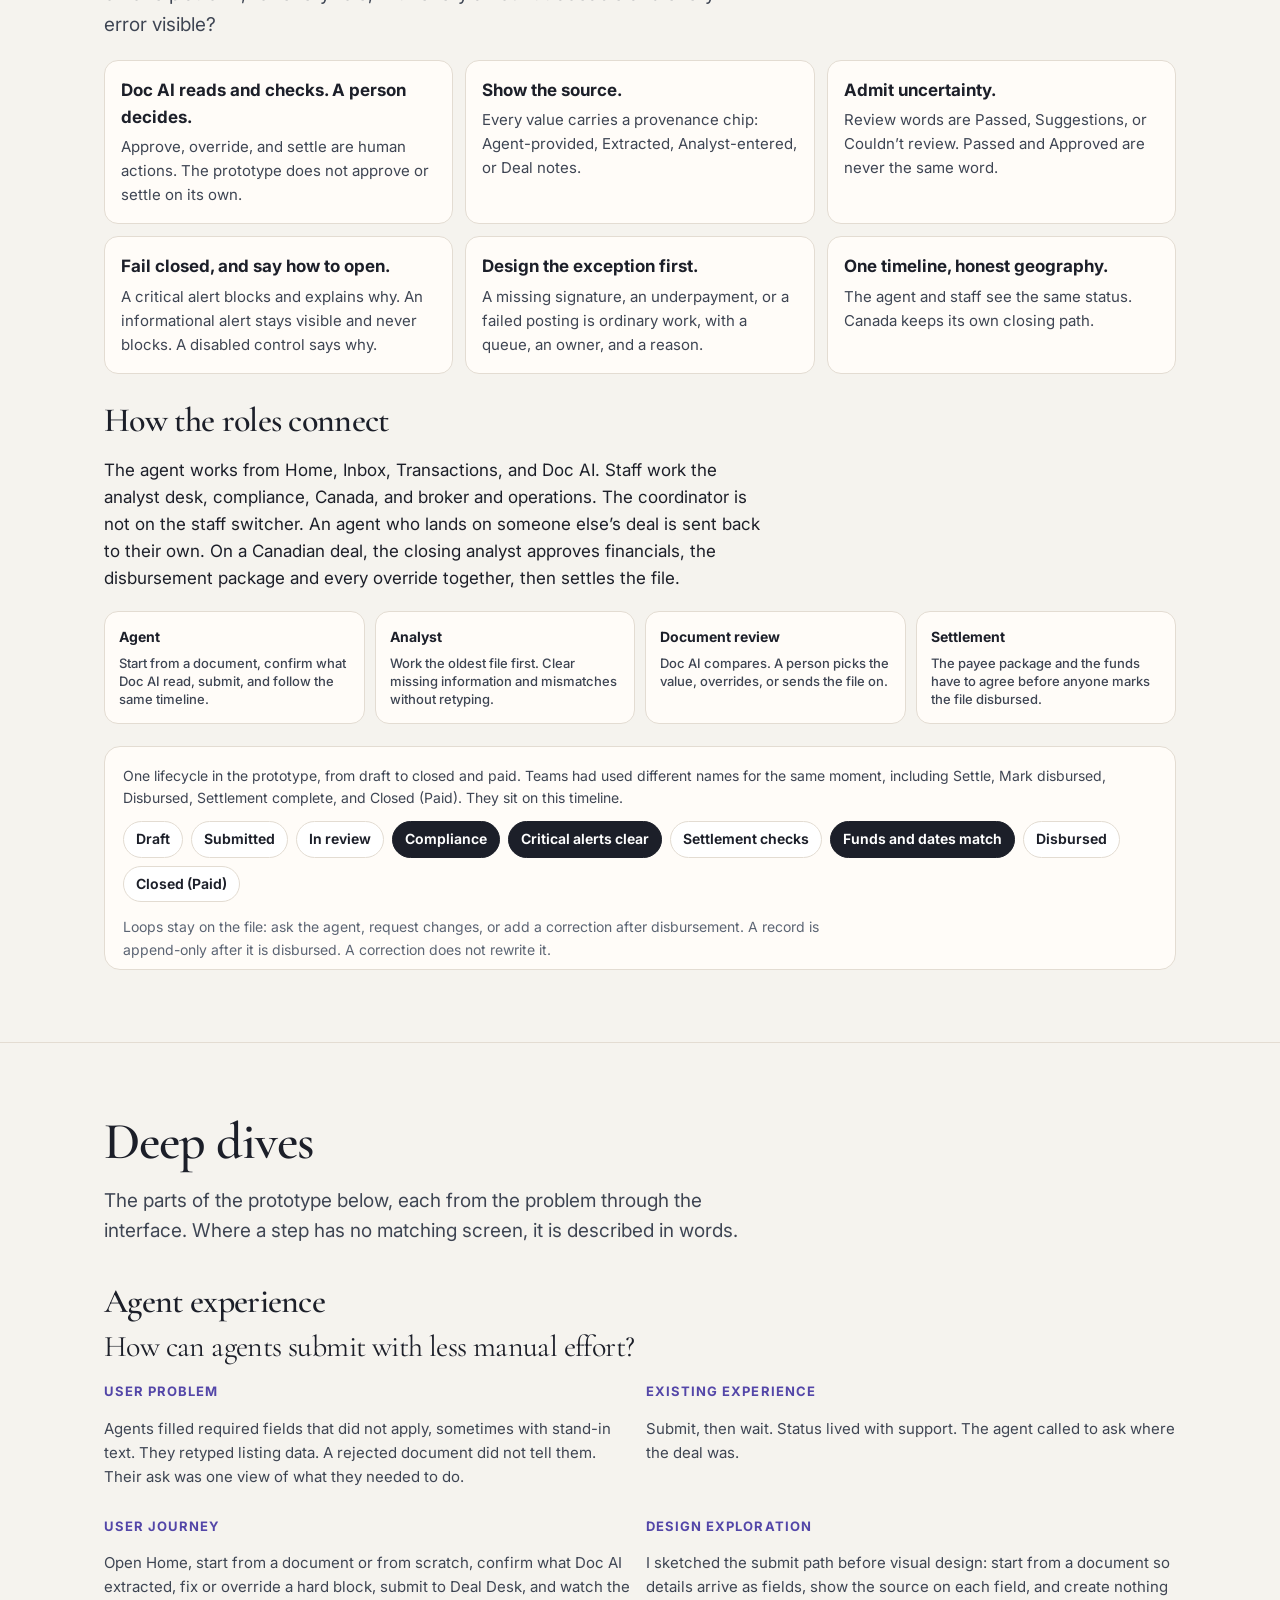
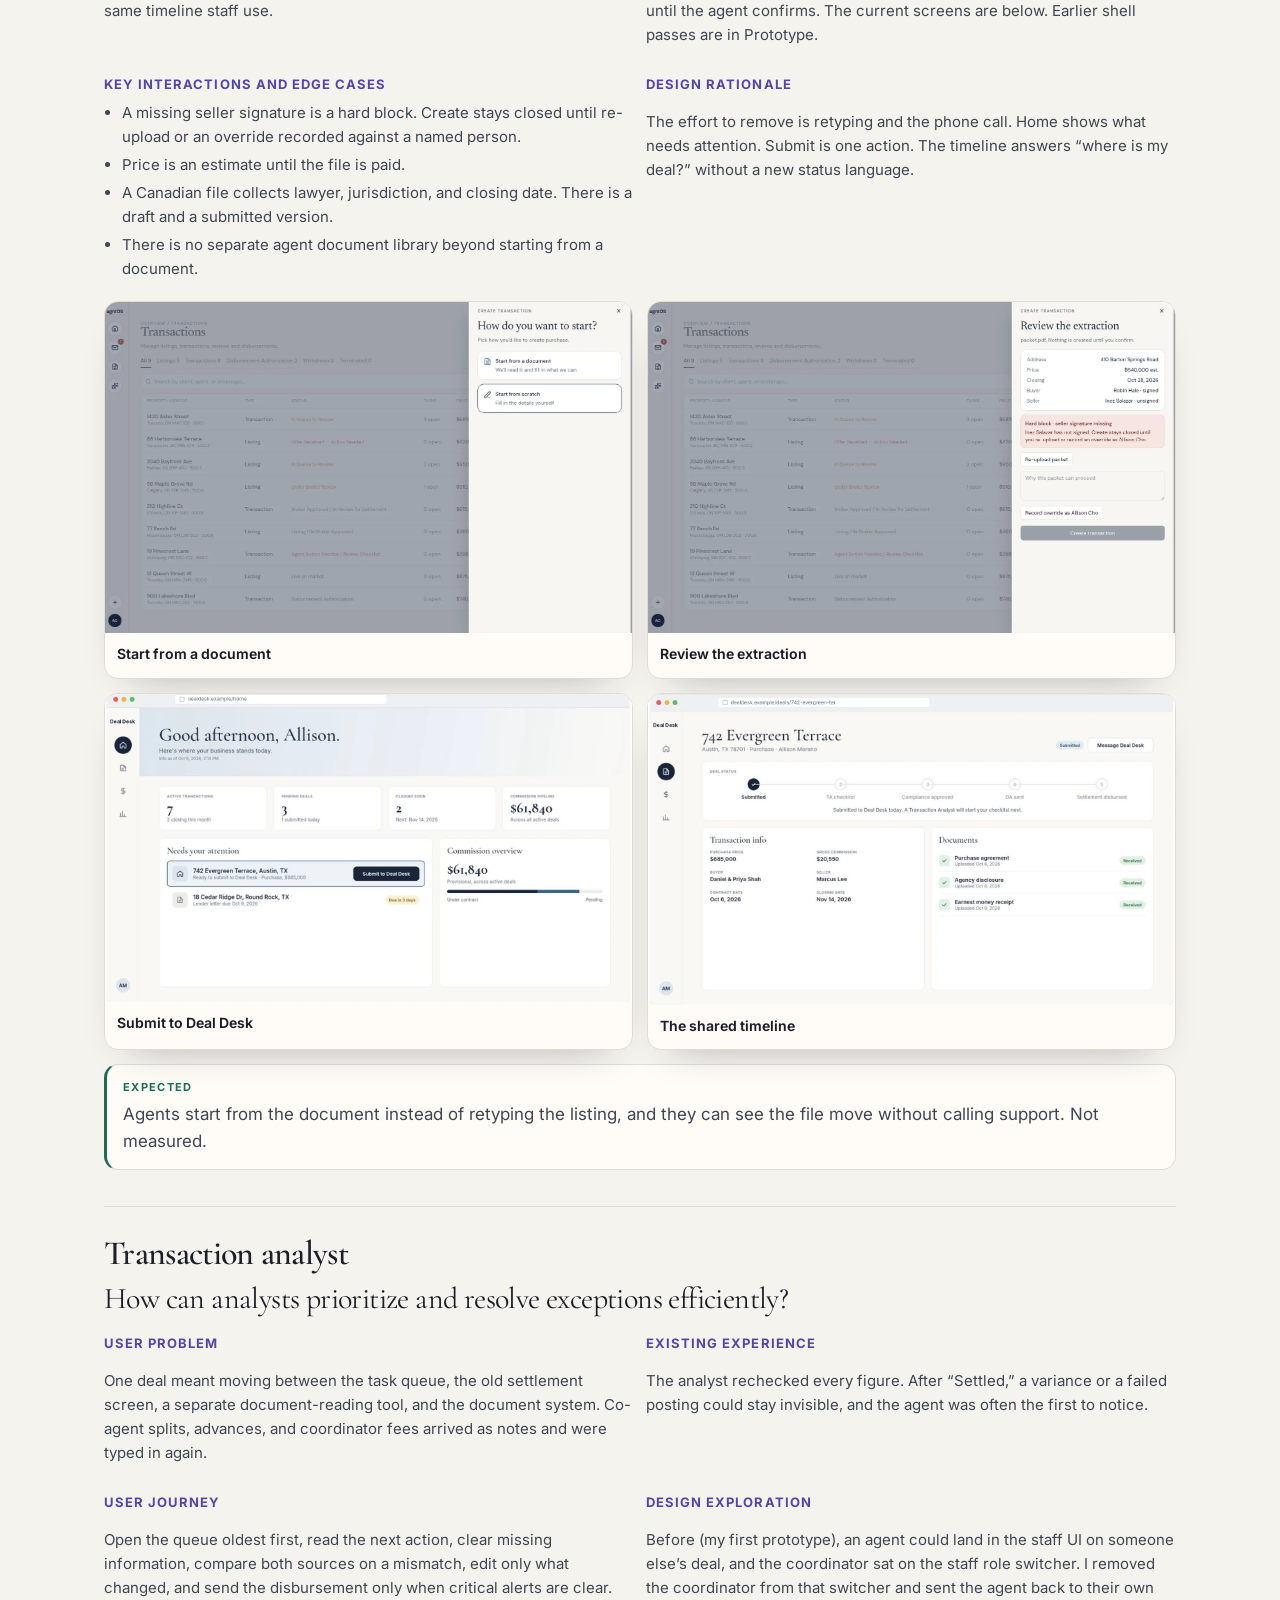
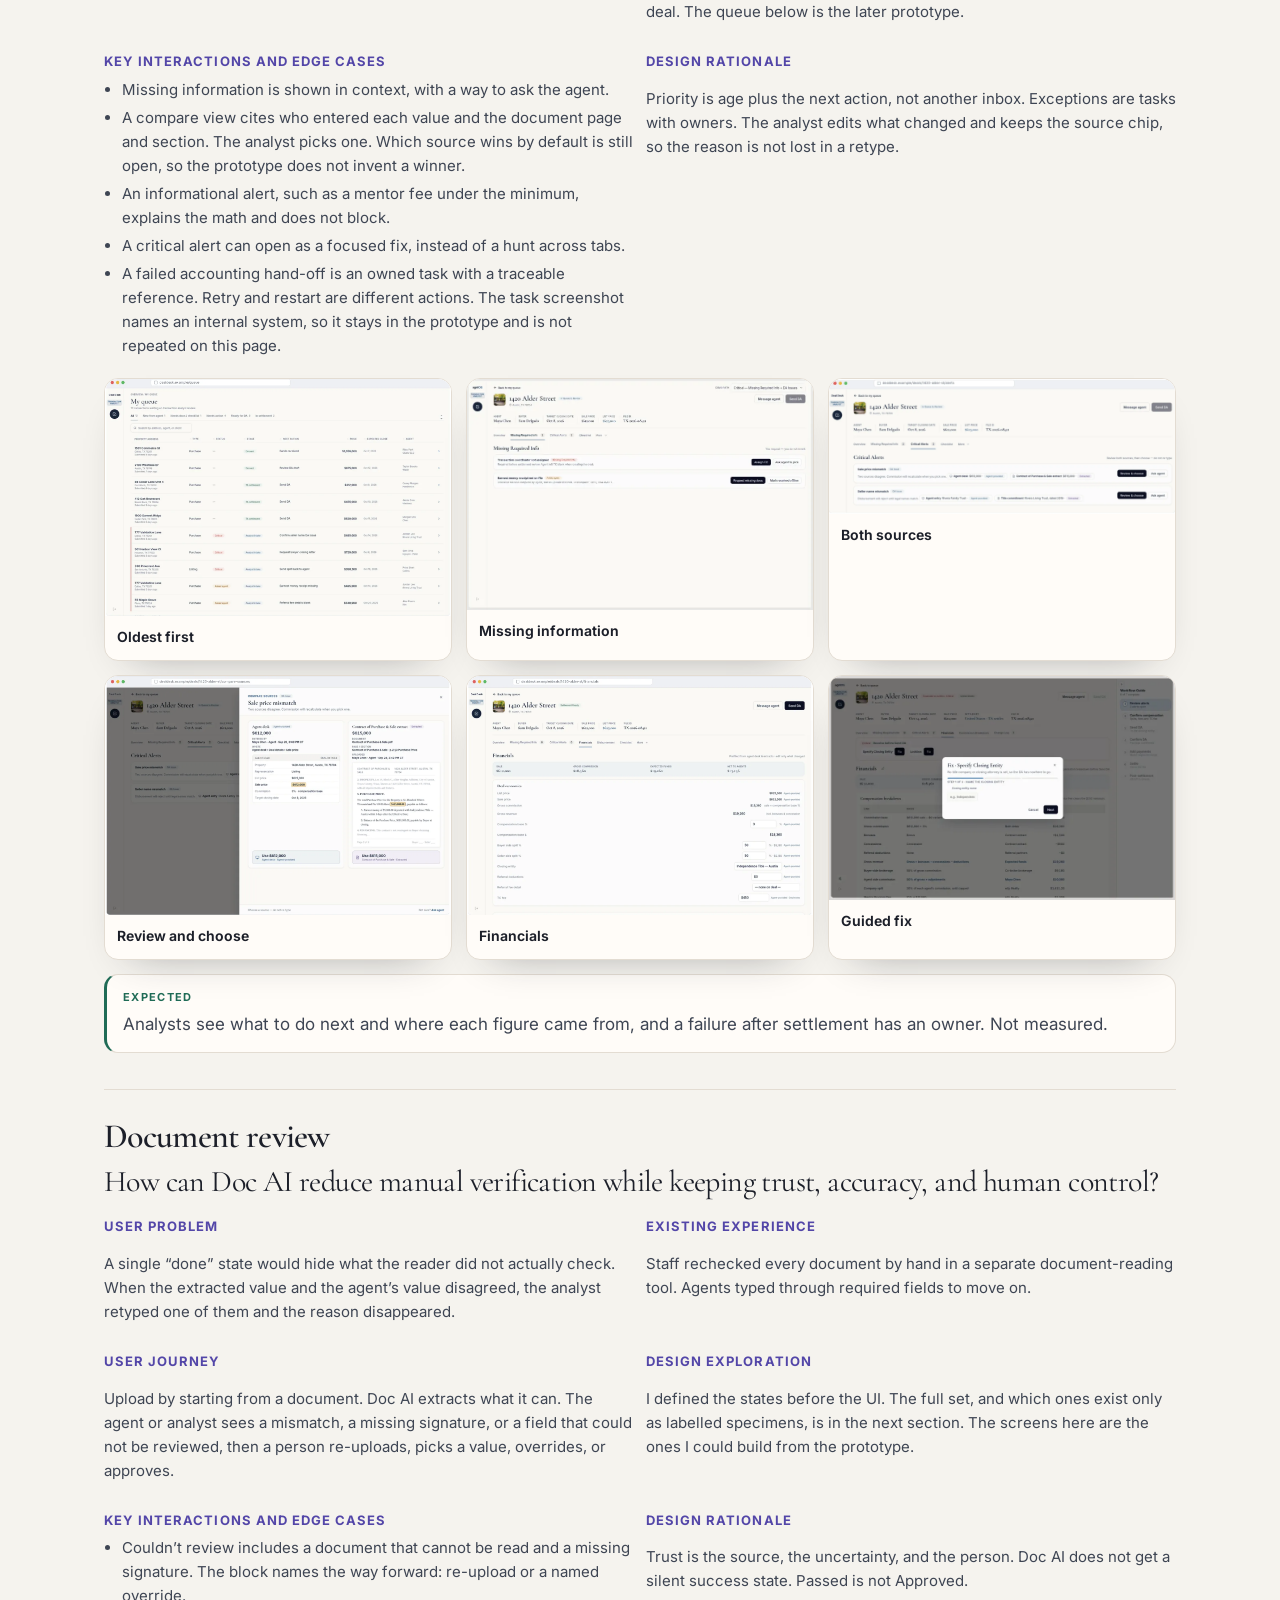
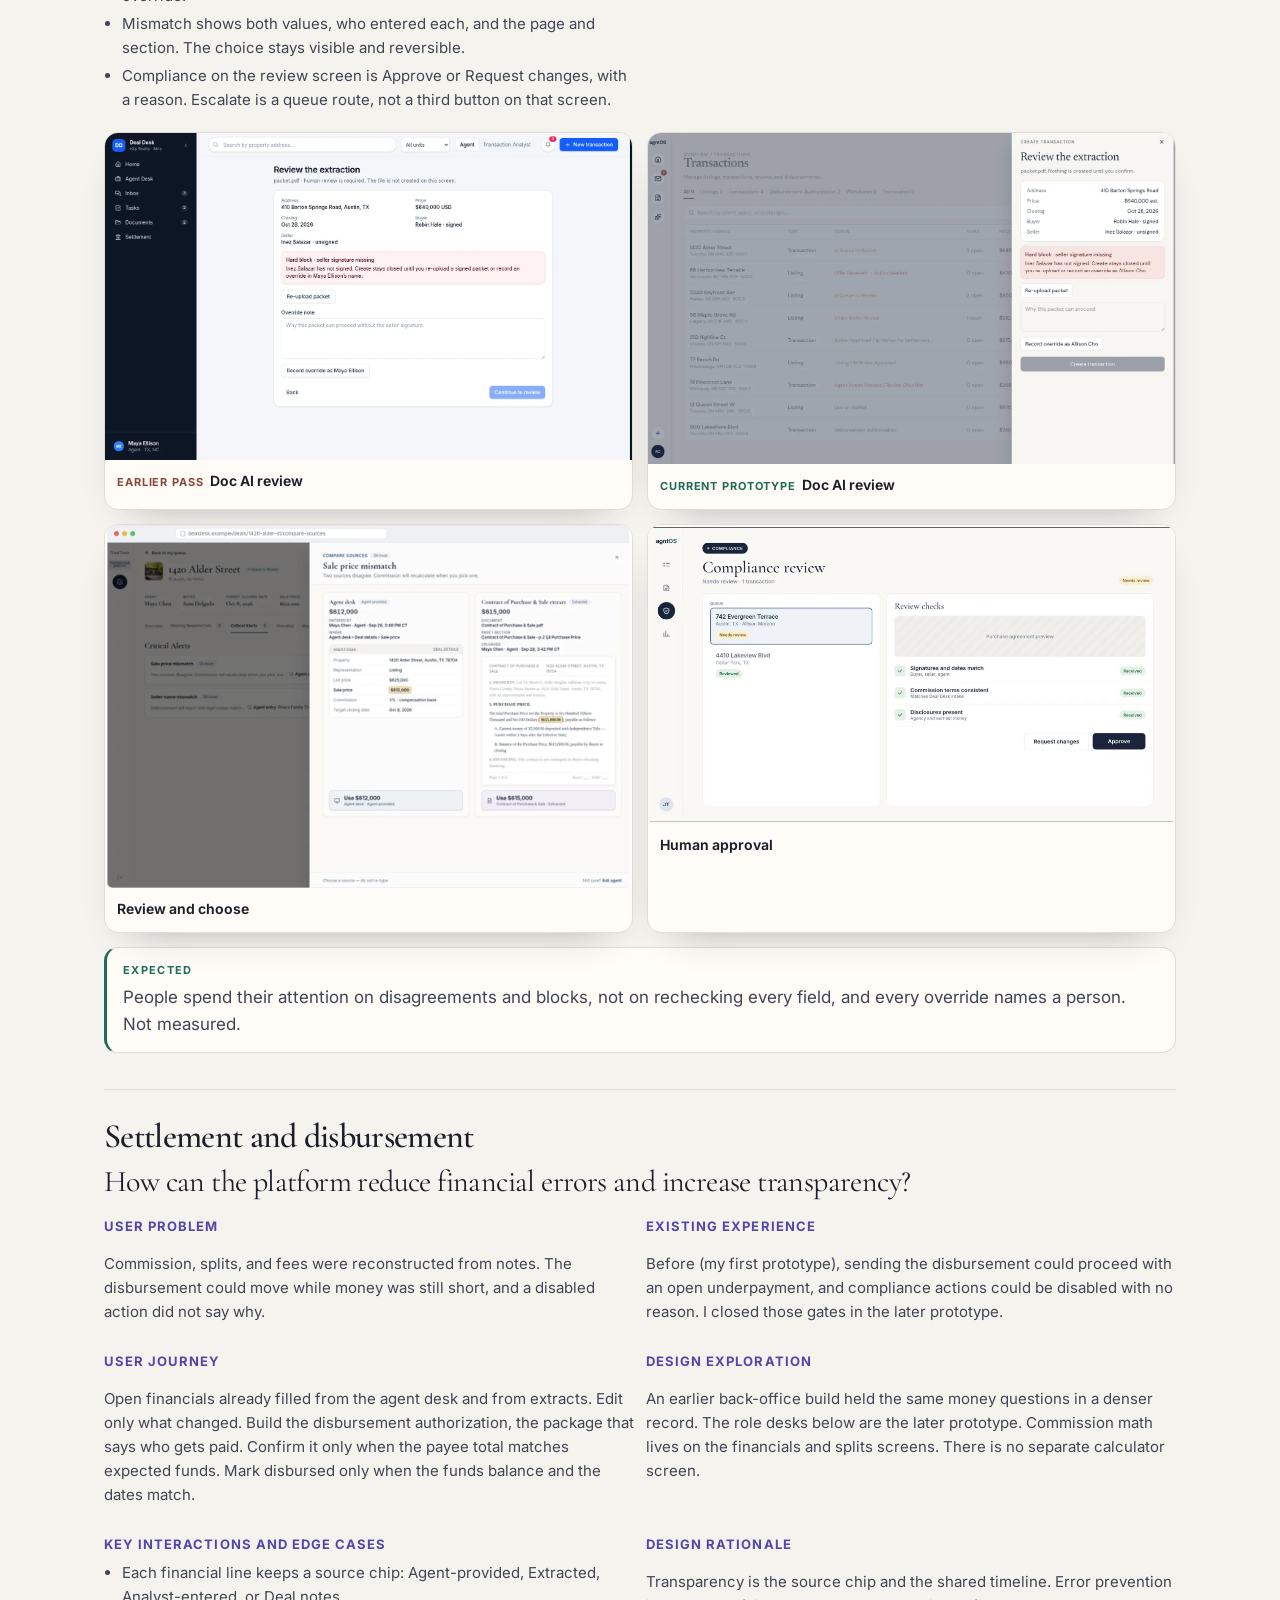
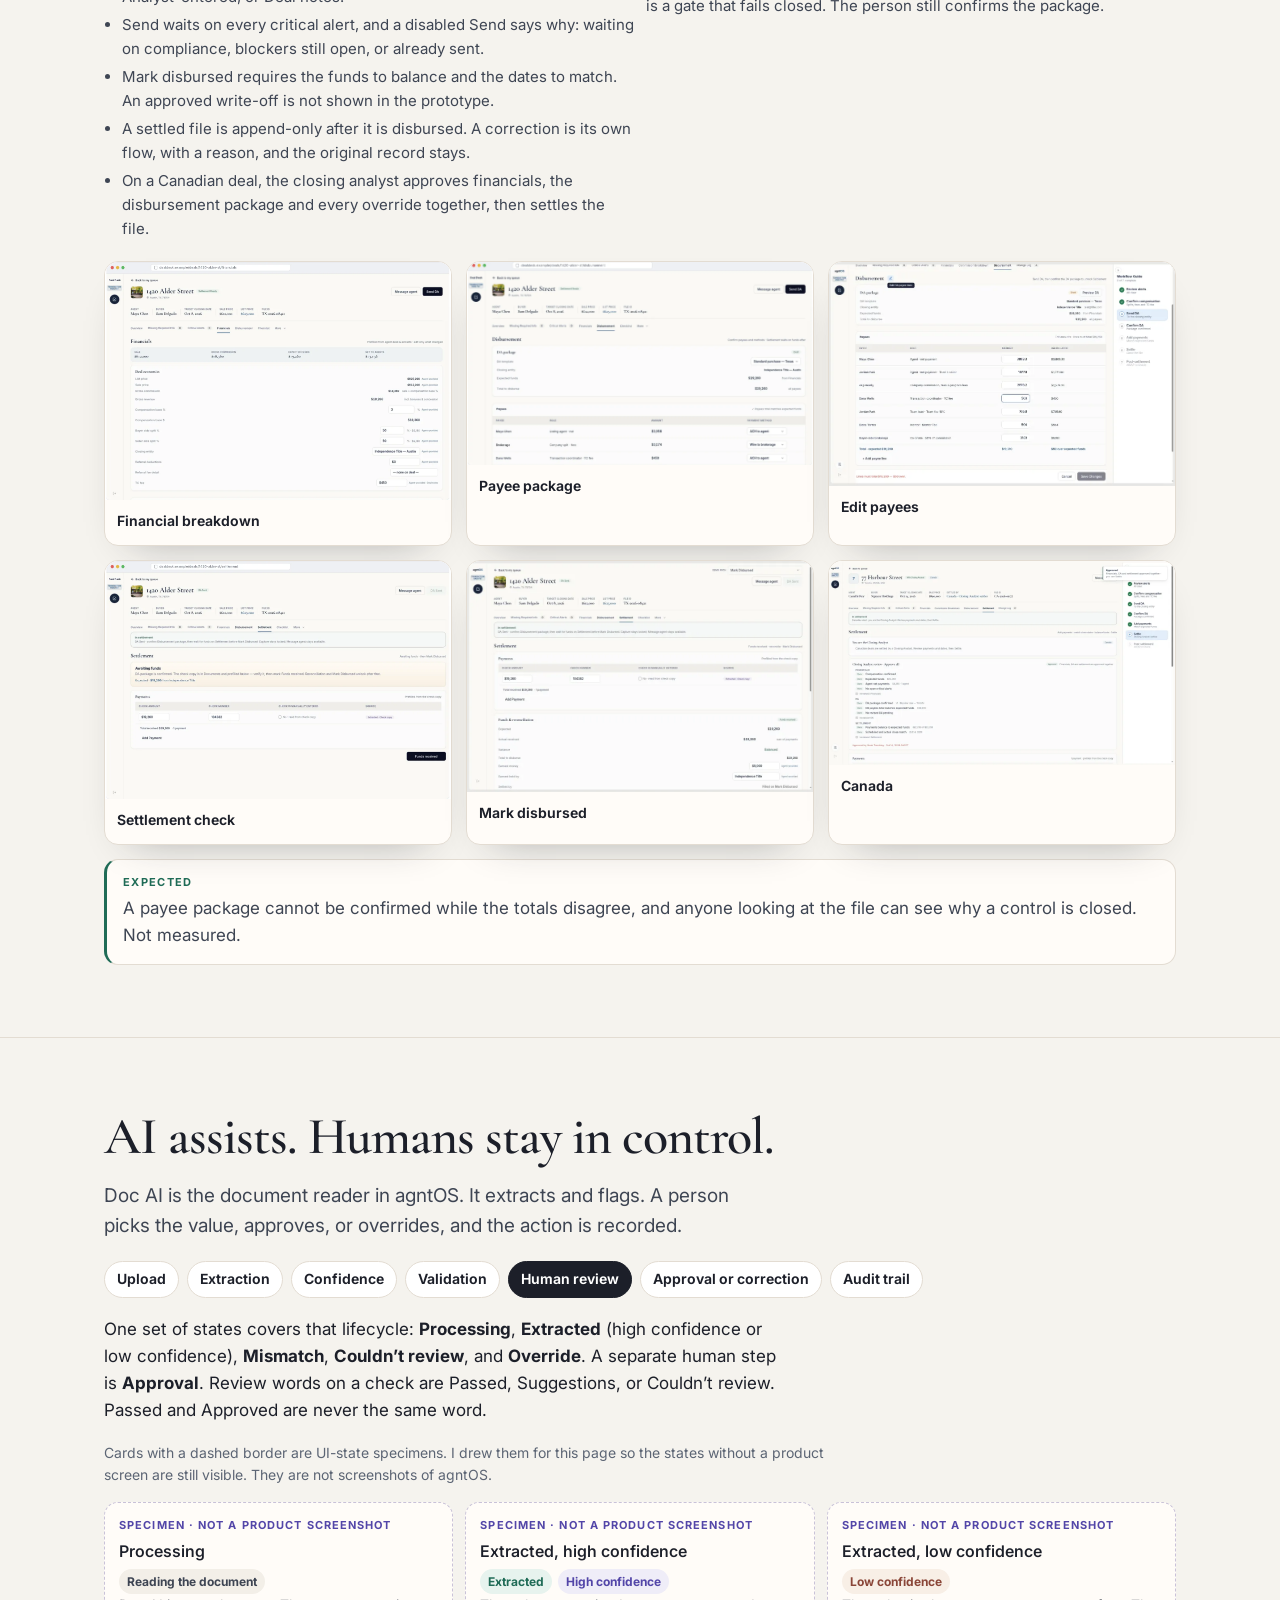
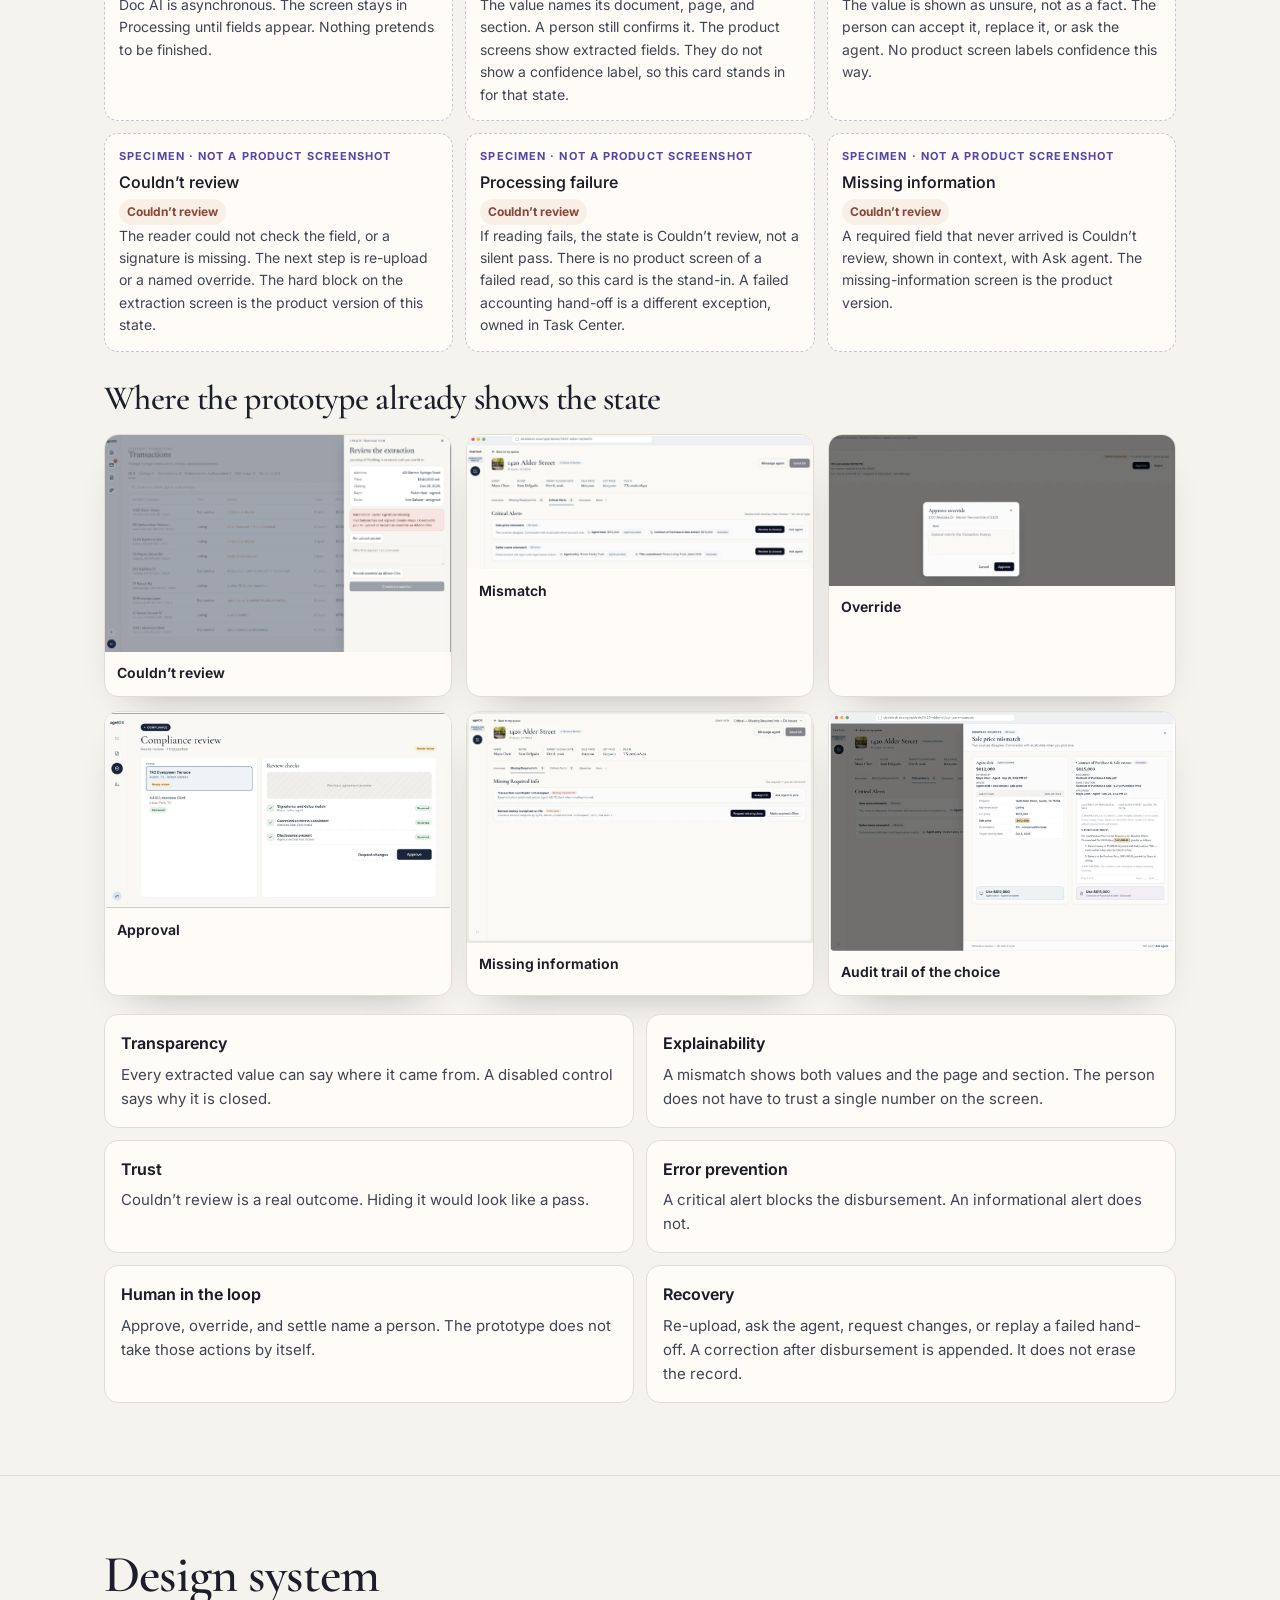
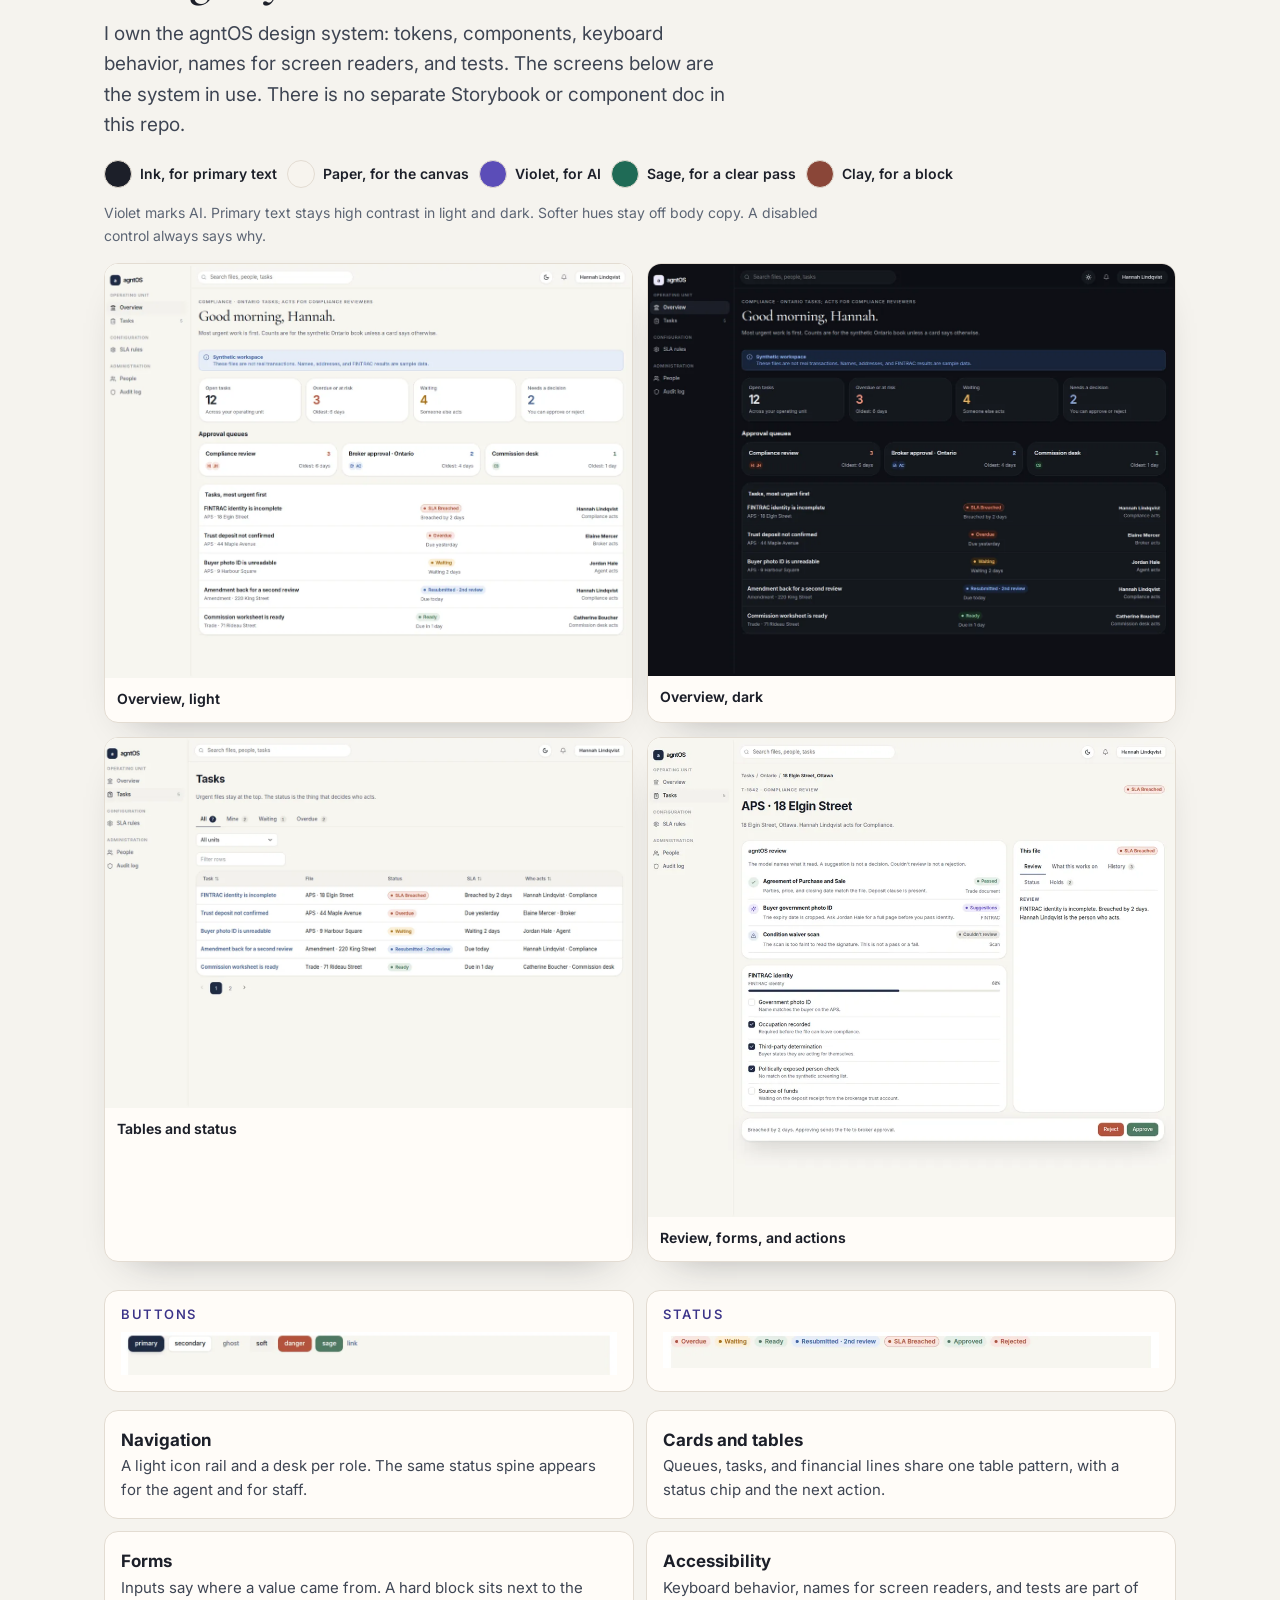
==== commit 6b0fa6ae: "Crop screenshot margins and enlarge the hero screens. Trim empty canvas from the case-study images a" ====
--- a/index.html
+++ b/index.html
@@ -54,17 +54,17 @@
         <p class="hero-actions"><a class="btn" href="walkthrough.html">Open the prototype</a> <a class="btn ghost" href="#deep-dives">Jump to the deep dives</a></p>
       </div>
       <div class="composition" aria-label="Screens from the agntOS prototype">
-        <figure class="frame">
+        <figure class="frame back">
+          <button type="button" class="shot" data-zoom data-caption="Transaction analyst queue. New work from agents sits at the top.">
+            <img src="img/framed/13-ta-queue-new-from-agent.webp" alt="Transaction analyst queue. New work from agents sits at the top." width="1032" height="586">
+          </button>
+          <figcaption><a href="walkthrough.html#13">Analyst queue</a></figcaption>
+        </figure>
+        <figure class="frame front">
           <button type="button" class="shot" data-zoom data-caption="Compliance review. Approve sends the file on. Request changes sends it back, with a reason.">
-            <img src="img/20-compliance-approve.webp" alt="Compliance review. A document waits for a person to approve it or request changes." width="1600" height="893" fetchpriority="high">
+            <img src="img/framed/20-compliance-approve.webp" alt="Compliance review. A document waits for a person to approve it or request changes." width="1032" height="587" fetchpriority="high">
           </button>
           <figcaption><a href="walkthrough.html#20">Compliance review</a></figcaption>
-        </figure>
-        <figure class="frame">
-          <button type="button" class="shot" data-zoom data-caption="Compliance queue. Documents wait for a person. Settlement is view-only for this role.">
-            <img src="img/18-compliance-queue.webp" alt="Compliance queue. Documents wait for a person. Settlement is view-only for this role." width="1600" height="893">
-          </button>
-          <figcaption><a href="walkthrough.html#18">Compliance queue</a></figcaption>
         </figure>
       </div>
       <dl class="meta">
@@ -292,25 +292,25 @@
       <div class="frames two">
         <figure class="frame">
           <button type="button" class="shot" data-zoom data-caption="New transaction. Start from a document, read by Doc AI, or start from scratch.">
-            <img loading="lazy" src="img/05-create-how-to-start.webp" alt="New transaction. Start from a document, read by Doc AI, or start from scratch." width="1600" height="893">
+            <img loading="lazy" src="img/framed/05-create-how-to-start.webp" alt="New transaction. Start from a document, read by Doc AI, or start from scratch." width="1422" height="893">
           </button>
           <figcaption><a href="walkthrough.html#05">Start from a document</a></figcaption>
         </figure>
         <figure class="frame">
           <button type="button" class="shot" data-zoom data-caption="Doc AI review. A missing seller signature blocks create until re-upload or a named override.">
-            <img loading="lazy" src="img/06-docai-review-extraction.webp" alt="Doc AI review. A missing seller signature blocks create until re-upload or a named override." width="1600" height="893">
+            <img loading="lazy" src="img/framed/06-docai-review-extraction.webp" alt="Doc AI review. A missing seller signature blocks create until re-upload or a named override." width="1422" height="893">
           </button>
           <figcaption><a href="walkthrough.html#06">Review the extraction</a></figcaption>
         </figure>
         <figure class="frame">
           <button type="button" class="shot" data-zoom data-caption="Agent Home with Submit to Deal Desk on the file that needs attention.">
-            <img loading="lazy" src="img/10-home-submit-to-desk.webp" alt="Agent Home with Submit to Deal Desk on the file that needs attention." width="1600" height="893">
+            <img loading="lazy" src="img/framed/10-home-submit-to-desk.webp" alt="Agent Home with Submit to Deal Desk on the file that needs attention." width="1528" height="893">
           </button>
           <figcaption><a href="walkthrough.html#10">Submit to Deal Desk</a></figcaption>
         </figure>
         <figure class="frame">
           <button type="button" class="shot" data-zoom data-caption="The agent’s status timeline: submitted, checklist, compliance, disbursement sent, disbursed.">
-            <img loading="lazy" src="img/11-deal-detail-agent-timeline.webp" alt="The agent’s status timeline: submitted, checklist, compliance, disbursement sent, disbursed." width="1600" height="893">
+            <img loading="lazy" src="img/framed/11-deal-detail-agent-timeline.webp" alt="The agent’s status timeline: submitted, checklist, compliance, disbursement sent, disbursed." width="1511" height="893">
           </button>
           <figcaption><a href="walkthrough.html#11">The shared timeline</a></figcaption>
         </figure>
@@ -356,37 +356,37 @@
       <div class="frames three">
         <figure class="frame">
           <button type="button" class="shot" data-zoom data-caption="Analyst queue, oldest first. Each row shows age, a critical or asked-agent chip, and the next action.">
-            <img loading="lazy" src="img/21-ta-desk-queue-oldest-first.webp" alt="Analyst queue, oldest first. Each row shows age, a critical or asked-agent chip, and the next action." width="1600" height="893">
+            <img loading="lazy" src="img/framed/21-ta-desk-queue-oldest-first.webp" alt="Analyst queue, oldest first. Each row shows age, a critical or asked-agent chip, and the next action." width="1304" height="893">
           </button>
           <figcaption><a href="walkthrough.html#21">Oldest first</a></figcaption>
         </figure>
         <figure class="frame">
           <button type="button" class="shot" data-zoom data-caption="Missing required information, shown in context, with a way to ask the agent.">
-            <img loading="lazy" src="img/23-ta-desk-missing-required-info.webp" alt="Missing required information, shown in context, with a way to ask the agent." width="1600" height="893">
+            <img loading="lazy" src="img/framed/23-ta-desk-missing-required-info.webp" alt="Missing required information, shown in context, with a way to ask the agent." width="855" height="571">
           </button>
           <figcaption><a href="walkthrough.html#23">Missing information</a></figcaption>
         </figure>
         <figure class="frame">
           <button type="button" class="shot" data-zoom data-caption="Critical alerts. Each mismatch shows the agent-provided value and the extracted value before anyone acts.">
-            <img loading="lazy" src="img/24-ta-desk-critical-alerts.webp" alt="Critical alerts. Each mismatch shows the agent-provided value and the extracted value before anyone acts." width="1600" height="893">
+            <img loading="lazy" src="img/framed/24-ta-desk-critical-alerts.webp" alt="Critical alerts. Each mismatch shows the agent-provided value and the extracted value before anyone acts." width="1600" height="627">
           </button>
           <figcaption><a href="walkthrough.html#24">Both sources</a></figcaption>
         </figure>
         <figure class="frame">
           <button type="button" class="shot" data-zoom data-caption="Review and choose. The analyst picks a value instead of retyping it.">
-            <img loading="lazy" src="img/25-ta-desk-review-and-choose.webp" alt="Review and choose. The analyst picks a value instead of retyping it." width="1600" height="893">
+            <img loading="lazy" src="img/framed/25-ta-desk-review-and-choose.webp" alt="Review and choose. The analyst picks a value instead of retyping it." width="1296" height="893">
           </button>
           <figcaption><a href="walkthrough.html#25">Review and choose</a></figcaption>
         </figure>
         <figure class="frame">
           <button type="button" class="shot" data-zoom data-caption="Financials prefilled from the agent desk and extracts. Each line has a source chip.">
-            <img loading="lazy" src="img/32-financials-prefilled.webp" alt="Financials prefilled from the agent desk and extracts. Each line has a source chip." width="1600" height="893">
+            <img loading="lazy" src="img/framed/32-financials-prefilled.webp" alt="Financials prefilled from the agent desk and extracts. Each line has a source chip." width="1295" height="893">
           </button>
           <figcaption><a href="walkthrough.html#32">Financials</a></figcaption>
         </figure>
         <figure class="frame">
           <button type="button" class="shot" data-zoom data-caption="A critical alert opened as a focused fix for the closing entity.">
-            <img loading="lazy" src="img/47-ta-desk-guided-fix.webp" alt="A critical alert opened as a focused fix for the closing entity." width="1600" height="893">
+            <img loading="lazy" src="img/framed/47-ta-desk-guided-fix.webp" alt="A critical alert opened as a focused fix for the closing entity." width="856" height="554">
           </button>
           <figcaption><a href="walkthrough.html#47">Guided fix</a></figcaption>
         </figure>
@@ -430,25 +430,25 @@
       <div class="frames two">
         <figure class="frame">
           <button type="button" class="shot" data-zoom data-caption="Earlier extraction review. A missing signature blocks create until re-upload or a named override.">
-            <img loading="lazy" src="img/77-evolution-docai-dark-rail.webp" alt="Earlier extraction review. A missing signature blocks create until re-upload or a named override." width="1600" height="893">
+            <img loading="lazy" src="img/framed/77-evolution-docai-dark-rail.webp" alt="Earlier extraction review. A missing signature blocks create until re-upload or a named override." width="1439" height="893">
           </button>
           <figcaption><span class="tag earlier">Earlier pass</span><a href="walkthrough.html#77">Doc AI review</a></figcaption>
         </figure>
         <figure class="frame">
           <button type="button" class="shot" data-zoom data-caption="Current Doc AI review, with a hard block and a named override.">
-            <img loading="lazy" src="img/06-docai-review-extraction.webp" alt="Current Doc AI review, with a hard block and a named override." width="1600" height="893">
+            <img loading="lazy" src="img/framed/06-docai-review-extraction.webp" alt="Current Doc AI review, with a hard block and a named override." width="1422" height="893">
           </button>
           <figcaption><span class="tag current">Current prototype</span><a href="walkthrough.html#06">Doc AI review</a></figcaption>
         </figure>
         <figure class="frame">
           <button type="button" class="shot" data-zoom data-caption="Compare view for a mismatch. Each side names who entered it. The analyst chooses.">
-            <img loading="lazy" src="img/25-ta-desk-review-and-choose.webp" alt="Compare view for a mismatch. Each side names who entered it. The analyst chooses." width="1600" height="893">
+            <img loading="lazy" src="img/framed/25-ta-desk-review-and-choose.webp" alt="Compare view for a mismatch. Each side names who entered it. The analyst chooses." width="1296" height="893">
           </button>
           <figcaption><a href="walkthrough.html#25">Review and choose</a></figcaption>
         </figure>
         <figure class="frame">
           <button type="button" class="shot" data-zoom data-caption="Compliance review. Approve sends the file on. Request changes sends it back, with a reason.">
-            <img loading="lazy" src="img/20-compliance-approve.webp" alt="Compliance review. Approve sends the file on. Request changes sends it back, with a reason." width="1600" height="893">
+            <img loading="lazy" src="img/framed/20-compliance-approve.webp" alt="Compliance review. Approve sends the file on. Request changes sends it back, with a reason." width="1032" height="587">
           </button>
           <figcaption><a href="walkthrough.html#20">Human approval</a></figcaption>
         </figure>
@@ -494,37 +494,37 @@
       <div class="frames three">
         <figure class="frame">
           <button type="button" class="shot" data-zoom data-caption="Financials with a source chip on each line.">
-            <img loading="lazy" src="img/32-financials-prefilled.webp" alt="Financials with a source chip on each line." width="1600" height="893">
+            <img loading="lazy" src="img/framed/32-financials-prefilled.webp" alt="Financials with a source chip on each line." width="1295" height="893">
           </button>
           <figcaption><a href="walkthrough.html#32">Financial breakdown</a></figcaption>
         </figure>
         <figure class="frame">
           <button type="button" class="shot" data-zoom data-caption="Disbursement package. Confirm stays shut until the payee total matches expected funds.">
-            <img loading="lazy" src="img/37-disbursement-da-package.webp" alt="Disbursement package. Confirm stays shut until the payee total matches expected funds." width="1600" height="893">
+            <img loading="lazy" src="img/framed/37-disbursement-da-package.webp" alt="Disbursement package. Confirm stays shut until the payee total matches expected funds." width="1519" height="893">
           </button>
           <figcaption><a href="walkthrough.html#37">Payee package</a></figcaption>
         </figure>
         <figure class="frame">
           <button type="button" class="shot" data-zoom data-caption="Edit payees, with a running total against expected funds.">
-            <img loading="lazy" src="img/38-disbursement-edit-payees.webp" alt="Edit payees, with a running total against expected funds." width="1600" height="893">
+            <img loading="lazy" src="img/framed/38-disbursement-edit-payees.webp" alt="Edit payees, with a running total against expected funds." width="855" height="555">
           </button>
           <figcaption><a href="walkthrough.html#38">Edit payees</a></figcaption>
         </figure>
         <figure class="frame">
           <button type="button" class="shot" data-zoom data-caption="Awaiting funds. Variance reads balanced only when actual equals expected.">
-            <img loading="lazy" src="img/40-settlement-awaiting-funds.webp" alt="Awaiting funds. Variance reads balanced only when actual equals expected." width="1600" height="893">
+            <img loading="lazy" src="img/framed/40-settlement-awaiting-funds.webp" alt="Awaiting funds. Variance reads balanced only when actual equals expected." width="1295" height="893">
           </button>
           <figcaption><a href="walkthrough.html#40">Settlement check</a></figcaption>
         </figure>
         <figure class="frame">
           <button type="button" class="shot" data-zoom data-caption="Mark disbursed is available once the funds balance and the dates match.">
-            <img loading="lazy" src="img/42-settlement-mark-disbursed.webp" alt="Mark disbursed is available once the funds balance and the dates match." width="1600" height="893">
+            <img loading="lazy" src="img/framed/42-settlement-mark-disbursed.webp" alt="Mark disbursed is available once the funds balance and the dates match." width="856" height="572">
           </button>
           <figcaption><a href="walkthrough.html#42">Mark disbursed</a></figcaption>
         </figure>
         <figure class="frame">
           <button type="button" class="shot" data-zoom data-caption="On a Canadian deal, the closing analyst approves financials, the disbursement package and every override together, then settles the file.">
-            <img loading="lazy" src="img/50-canada-approve-all.webp" alt="On a Canadian deal, the closing analyst approves financials, the disbursement package and every override together, then settles the file." width="1600" height="893">
+            <img loading="lazy" src="img/framed/50-canada-approve-all.webp" alt="On a Canadian deal, the closing analyst approves financials, the disbursement package and every override together, then settles the file." width="1024" height="604">
           </button>
           <figcaption><a href="walkthrough.html#50">Canada</a></figcaption>
         </figure>
@@ -591,37 +591,37 @@
     <div class="frames three">
       <figure class="frame">
         <button type="button" class="shot" data-zoom data-caption="Couldn’t review on the product: a missing signature blocks create. Re-upload or record an override in a named person’s name.">
-          <img loading="lazy" src="img/06-docai-review-extraction.webp" alt="Couldn’t review on the product: a missing signature blocks create. Re-upload or record an override in a named person’s name." width="1600" height="893">
+          <img loading="lazy" src="img/framed/06-docai-review-extraction.webp" alt="Couldn’t review on the product: a missing signature blocks create. Re-upload or record an override in a named person’s name." width="1422" height="893">
         </button>
         <figcaption><a href="walkthrough.html#06">Couldn’t review</a></figcaption>
       </figure>
       <figure class="frame">
         <button type="button" class="shot" data-zoom data-caption="Mismatch. Both sources stay visible until a person chooses.">
-          <img loading="lazy" src="img/24-ta-desk-critical-alerts.webp" alt="Mismatch. Both sources stay visible until a person chooses." width="1600" height="893">
+          <img loading="lazy" src="img/framed/24-ta-desk-critical-alerts.webp" alt="Mismatch. Both sources stay visible until a person chooses." width="1600" height="627">
         </button>
         <figcaption><a href="walkthrough.html#24">Mismatch</a></figcaption>
       </figure>
       <figure class="frame">
         <button type="button" class="shot" data-zoom data-caption="Override. A manager approves or rejects the analyst’s override, with a note.">
-          <img loading="lazy" src="img/49-approvals-approve-override.webp" alt="Override. A manager approves or rejects the analyst’s override, with a note." width="1600" height="893">
+          <img loading="lazy" src="img/framed/49-approvals-approve-override.webp" alt="Override. A manager approves or rejects the analyst’s override, with a note." width="844" height="368">
         </button>
         <figcaption><a href="walkthrough.html#49">Override</a></figcaption>
       </figure>
       <figure class="frame">
         <button type="button" class="shot" data-zoom data-caption="Approval. Approve sends the file on. Request changes sends it back, with a reason.">
-          <img loading="lazy" src="img/20-compliance-approve.webp" alt="Approval. Approve sends the file on. Request changes sends it back, with a reason." width="1600" height="893">
+          <img loading="lazy" src="img/framed/20-compliance-approve.webp" alt="Approval. Approve sends the file on. Request changes sends it back, with a reason." width="1032" height="587">
         </button>
         <figcaption><a href="walkthrough.html#20">Approval</a></figcaption>
       </figure>
       <figure class="frame">
         <button type="button" class="shot" data-zoom data-caption="Missing information on the file, with a way to ask the agent.">
-          <img loading="lazy" src="img/23-ta-desk-missing-required-info.webp" alt="Missing information on the file, with a way to ask the agent." width="1600" height="893">
+          <img loading="lazy" src="img/framed/23-ta-desk-missing-required-info.webp" alt="Missing information on the file, with a way to ask the agent." width="855" height="571">
         </button>
         <figcaption><a href="walkthrough.html#23">Missing information</a></figcaption>
       </figure>
       <figure class="frame">
         <button type="button" class="shot" data-zoom data-caption="The choice stays on the file: who entered each value, and which one the analyst used.">
-          <img loading="lazy" src="img/25-ta-desk-review-and-choose.webp" alt="The choice stays on the file: who entered each value, and which one the analyst used." width="1600" height="893">
+          <img loading="lazy" src="img/framed/25-ta-desk-review-and-choose.webp" alt="The choice stays on the file: who entered each value, and which one the analyst used." width="1296" height="893">
         </button>
         <figcaption><a href="walkthrough.html#25">Audit trail of the choice</a></figcaption>
       </figure>
@@ -652,25 +652,25 @@
     <div class="frames two">
       <figure class="frame">
         <button type="button" class="shot" data-zoom data-caption="Design system overview, light theme.">
-          <img loading="lazy" src="img/68-design-system-overview-light.webp" alt="Design system overview, light theme." width="1600" height="893">
+          <img loading="lazy" src="img/framed/68-design-system-overview-light.webp" alt="Design system overview, light theme." width="1135" height="890">
         </button>
         <figcaption><a href="walkthrough.html#68">Overview, light</a></figcaption>
       </figure>
       <figure class="frame">
         <button type="button" class="shot" data-zoom data-caption="The same overview in the dark theme.">
-          <img loading="lazy" src="img/69-design-system-overview-dark.webp" alt="The same overview in the dark theme." width="1600" height="893">
+          <img loading="lazy" src="img/framed/69-design-system-overview-dark.webp" alt="The same overview in the dark theme." width="1138" height="889">
         </button>
         <figcaption><a href="walkthrough.html#69">Overview, dark</a></figcaption>
       </figure>
       <figure class="frame">
         <button type="button" class="shot" data-zoom data-caption="Task table with status chips and filters.">
-          <img loading="lazy" src="img/70-design-system-tasks.webp" alt="Task table with status chips and filters." width="1600" height="893">
+          <img loading="lazy" src="img/framed/70-design-system-tasks.webp" alt="Task table with status chips and filters." width="1266" height="888">
         </button>
         <figcaption><a href="walkthrough.html#70">Tables and status</a></figcaption>
       </figure>
       <figure class="frame">
         <button type="button" class="shot" data-zoom data-caption="Compliance document review in the light theme, with checks and approve actions.">
-          <img loading="lazy" src="img/71-design-system-compliance-light.webp" alt="Compliance document review in the light theme, with checks and approve actions." width="1600" height="893">
+          <img loading="lazy" src="img/framed/71-design-system-compliance-light.webp" alt="Compliance document review in the light theme, with checks and approve actions." width="981" height="892">
         </button>
         <figcaption><a href="walkthrough.html#71">Review, forms, and actions</a></figcaption>
       </figure>
@@ -706,21 +706,21 @@
     <div class="evo">
       <figure class="frame">
         <button type="button" class="shot" data-zoom data-caption="An earlier home with a dark navigation rail.">
-          <img loading="lazy" src="img/74-evolution-home-dark-rail.webp" alt="An earlier home with a dark navigation rail." width="1600" height="893">
+          <img loading="lazy" src="img/framed/74-evolution-home-dark-rail.webp" alt="An earlier home with a dark navigation rail." width="1204" height="883">
         </button>
         <figcaption><span class="tag earlier">Earlier pass</span><a href="walkthrough.html#74">Dark rail</a></figcaption>
       </figure>
       <span class="arrow" aria-hidden="true">→</span>
       <figure class="frame">
         <button type="button" class="shot" data-zoom data-caption="An editorial pass of Agent Home, before the current restyle.">
-          <img loading="lazy" src="img/73-evolution-home-claude-v1.webp" alt="An editorial pass of Agent Home, before the current restyle." width="1600" height="893">
+          <img loading="lazy" src="img/framed/73-evolution-home-claude-v1.webp" alt="An editorial pass of Agent Home, before the current restyle." width="1273" height="790">
         </button>
         <figcaption><span class="tag earlier">Earlier pass</span><a href="walkthrough.html#73">Editorial</a></figcaption>
       </figure>
       <span class="arrow" aria-hidden="true">→</span>
       <figure class="frame">
         <button type="button" class="shot" data-zoom data-caption="Current Agent Home.">
-          <img loading="lazy" src="img/02-home-agent-home.webp" alt="Current Agent Home." width="1600" height="893">
+          <img loading="lazy" src="img/framed/02-home-agent-home.webp" alt="Current Agent Home." width="1178" height="866">
         </button>
         <figcaption><span class="tag current">Current prototype</span><a href="walkthrough.html#02">Current</a></figcaption>
       </figure>
@@ -728,13 +728,13 @@
     <div class="frames two">
       <figure class="frame">
         <button type="button" class="shot" data-zoom data-caption="Combined prototype in Claude Design. Agent Home and the staff desks share one state and a role switcher.">
-          <img loading="lazy" src="img/54-combined-agent-home.webp" alt="Combined prototype in Claude Design. Agent Home and the staff desks share one state and a role switcher." width="1600" height="893">
+          <img loading="lazy" src="img/framed/54-combined-agent-home.webp" alt="Combined prototype in Claude Design. Agent Home and the staff desks share one state and a role switcher." width="1593" height="893">
         </button>
         <figcaption><a href="walkthrough.html#54">Combined prototype, Claude Design</a></figcaption>
       </figure>
       <figure class="frame">
         <button type="button" class="shot" data-zoom data-caption="The mock the Cursor brief used so an engineer could run the prototype locally.">
-          <img loading="lazy" src="img/79-evolution-agent-home-mock.webp" alt="The mock the Cursor brief used so an engineer could run the prototype locally." width="1600" height="893">
+          <img loading="lazy" src="img/framed/79-evolution-agent-home-mock.webp" alt="The mock the Cursor brief used so an engineer could run the prototype locally." width="1597" height="893">
         </button>
         <figcaption><a href="walkthrough.html#79">Mock for the Cursor brief</a></figcaption>
       </figure>
--- a/assets/style.css
+++ b/assets/style.css
@@ -115,9 +115,9 @@
 .hero-actions{display:flex;flex-wrap:wrap;gap:10px;margin:0 0 22px}
 .hero-grid{
   display:grid;
-  grid-template-columns:minmax(0,.92fr) minmax(0,1.08fr);
+  grid-template-columns:minmax(0,0.4fr) minmax(0,0.6fr);
   grid-template-areas:"copy shots" "meta shots";
-  column-gap:48px;row-gap:28px;align-items:start;
+  column-gap:40px;row-gap:22px;align-items:start;
 }
 .hero-copy{grid-area:copy;min-width:0}
 .hero-grid > .composition{grid-area:shots}
@@ -144,7 +144,13 @@
 .blocks section.spec{padding:14px 16px;border:1px solid var(--line)}
 .note{font-size:14px;color:var(--soft);margin:14px 0 0;max-width:46rem}
 .note a{font-weight:600}
-.composition{display:grid;grid-template-columns:1fr;gap:16px;min-width:0}
+.composition{position:relative;min-width:0;margin-top:52px}
+.composition .back{
+  position:absolute;top:0;right:0;width:74%;z-index:1;
+}
+.composition .front{
+  position:relative;width:82%;z-index:2;margin-top:108px;
+}
 section{padding:72px 0;border-top:1px solid var(--line)}
 .prose{max-width:42rem}
 .prose p,.split p{margin:0 0 14px}
@@ -233,7 +239,7 @@
   line-height:0;
 }
 .shot img{
-  width:100%;height:auto;aspect-ratio:1600 / 893;object-fit:contain;background:#fff;
+  width:100%;height:auto;object-fit:contain;vertical-align:top;
 }
 .frame{
   background:var(--card);border:1px solid var(--line);border-radius:14px;overflow:hidden;
@@ -326,6 +332,9 @@
     grid-template-areas:"copy" "shots" "meta";
     row-gap:22px;
   }
+  .composition{display:flex;flex-direction:column;gap:16px;margin-top:0}
+  .composition .frame{position:static;width:100%;margin:0}
+  .composition .front{order:-1}
   .frames.three,.states,.principles,.journey{grid-template-columns:1fr 1fr}
   .evo{grid-template-columns:1fr}
   .arrow{transform:rotate(90deg);padding:4px 0}
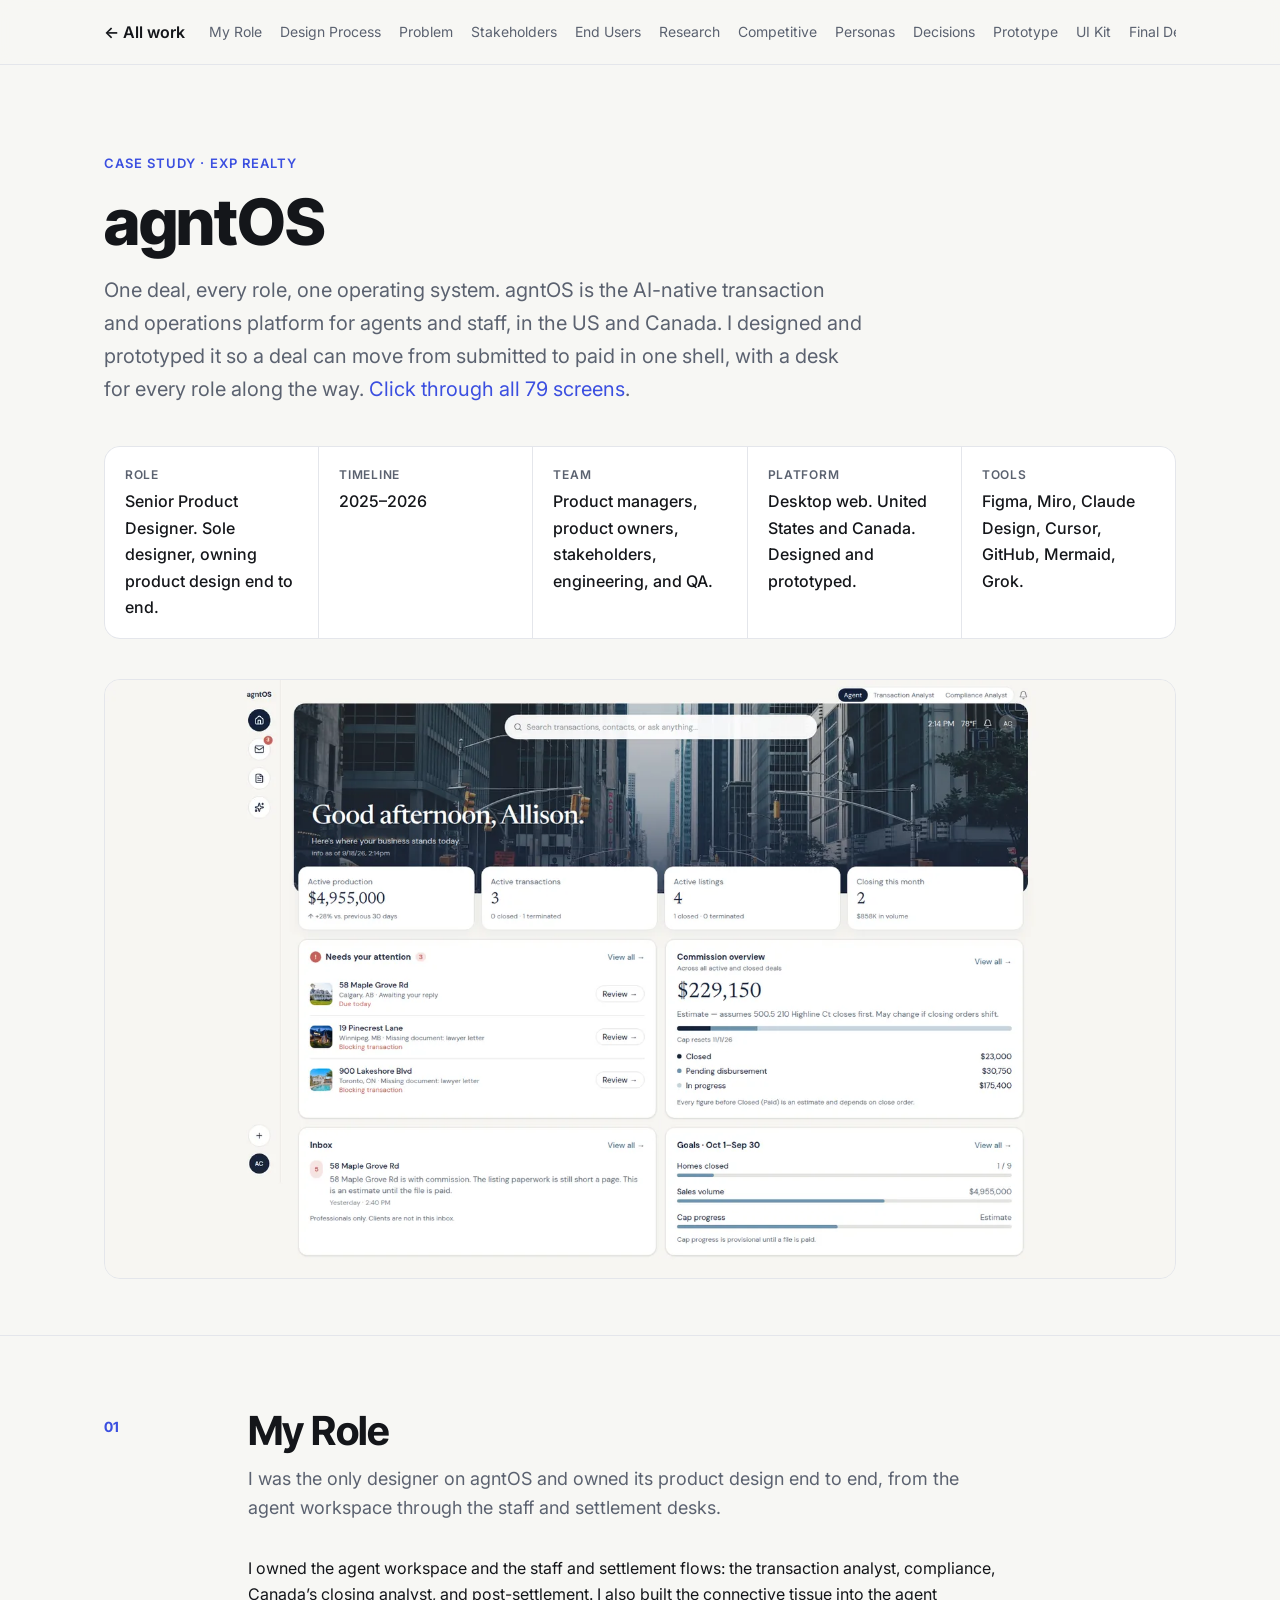
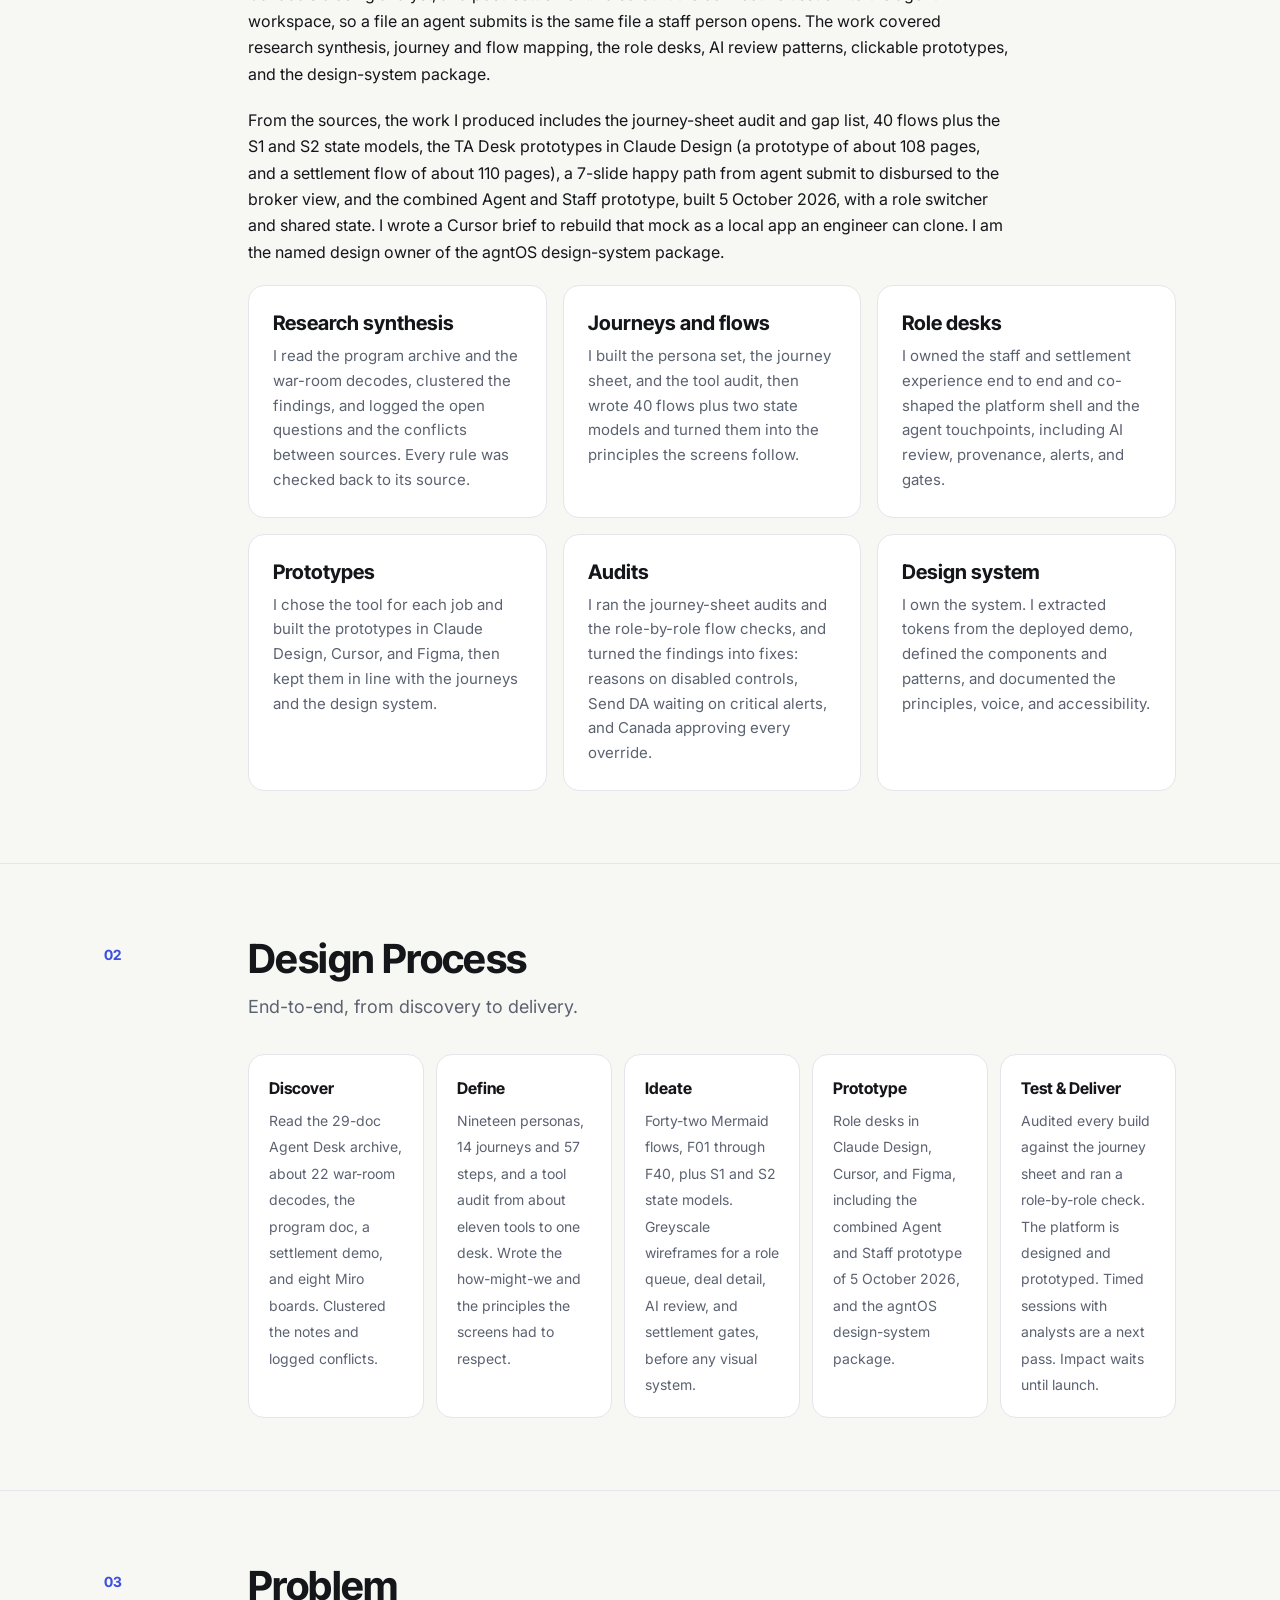
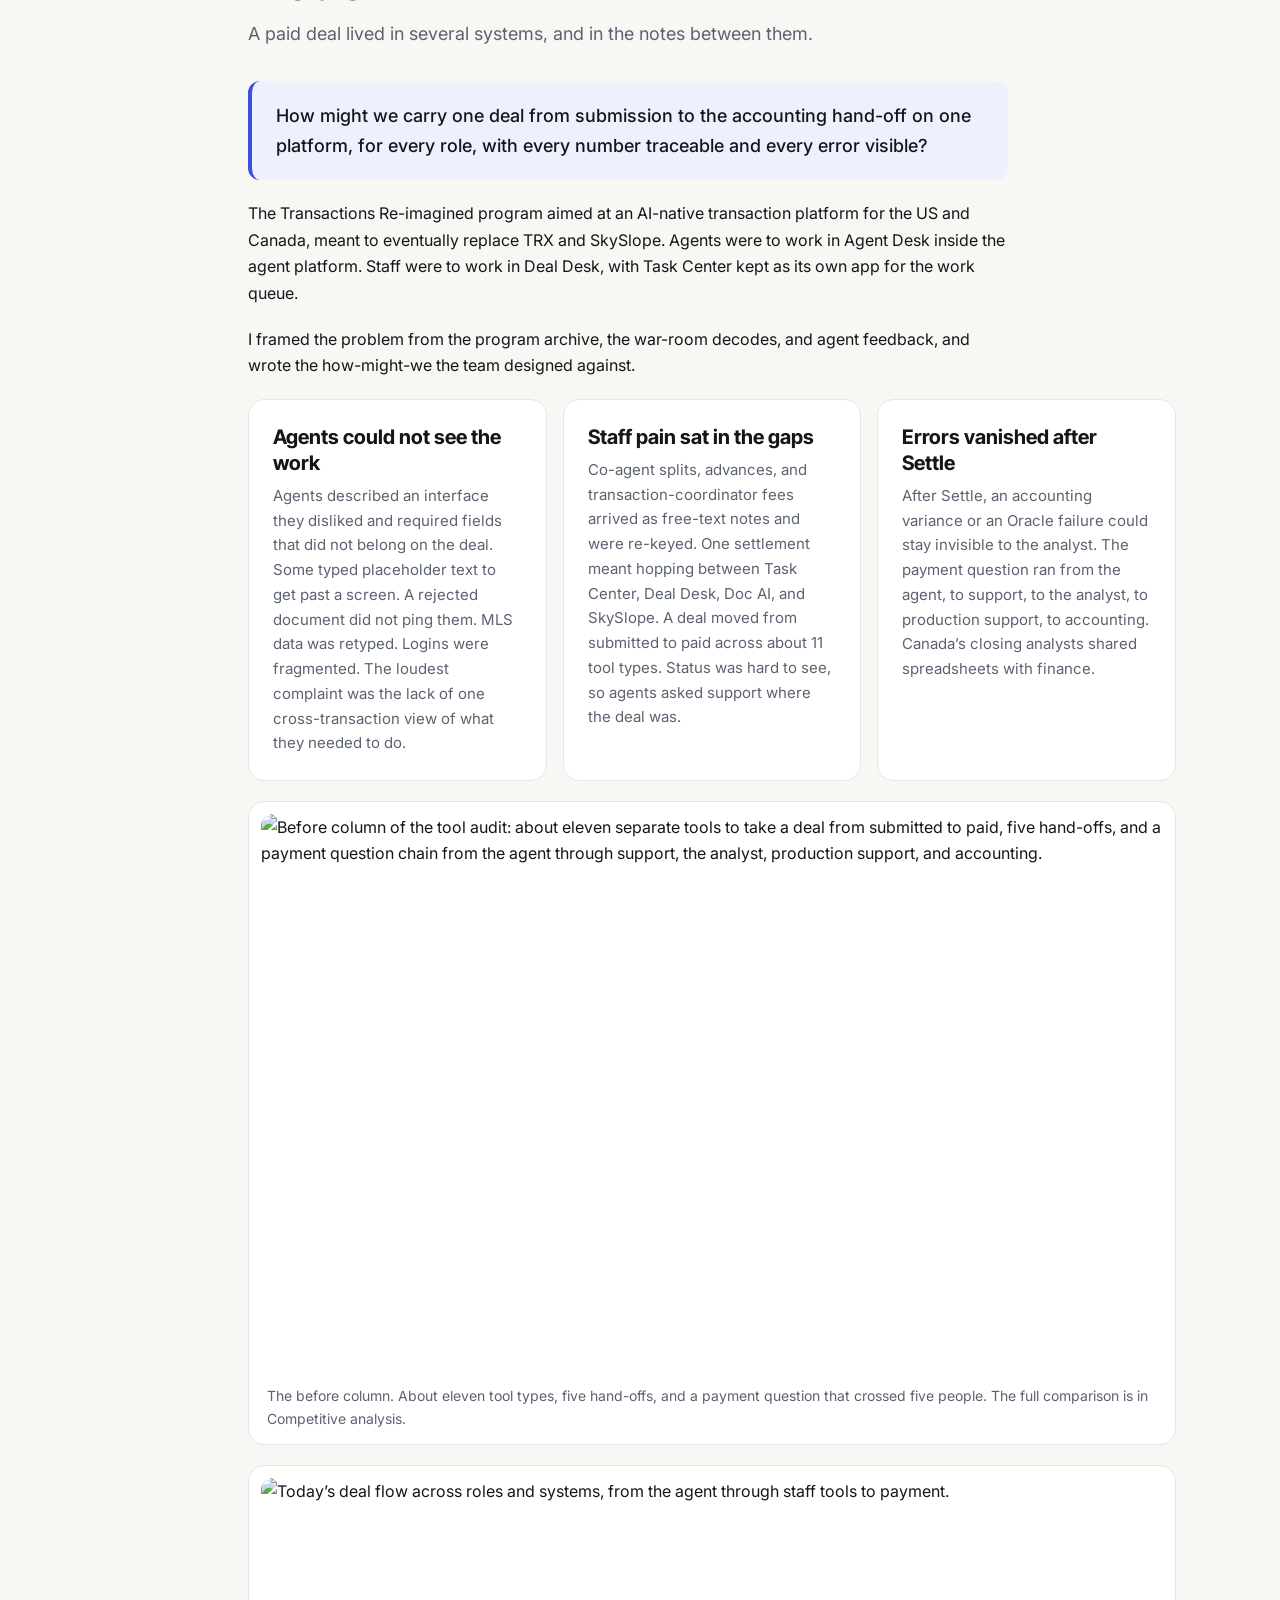
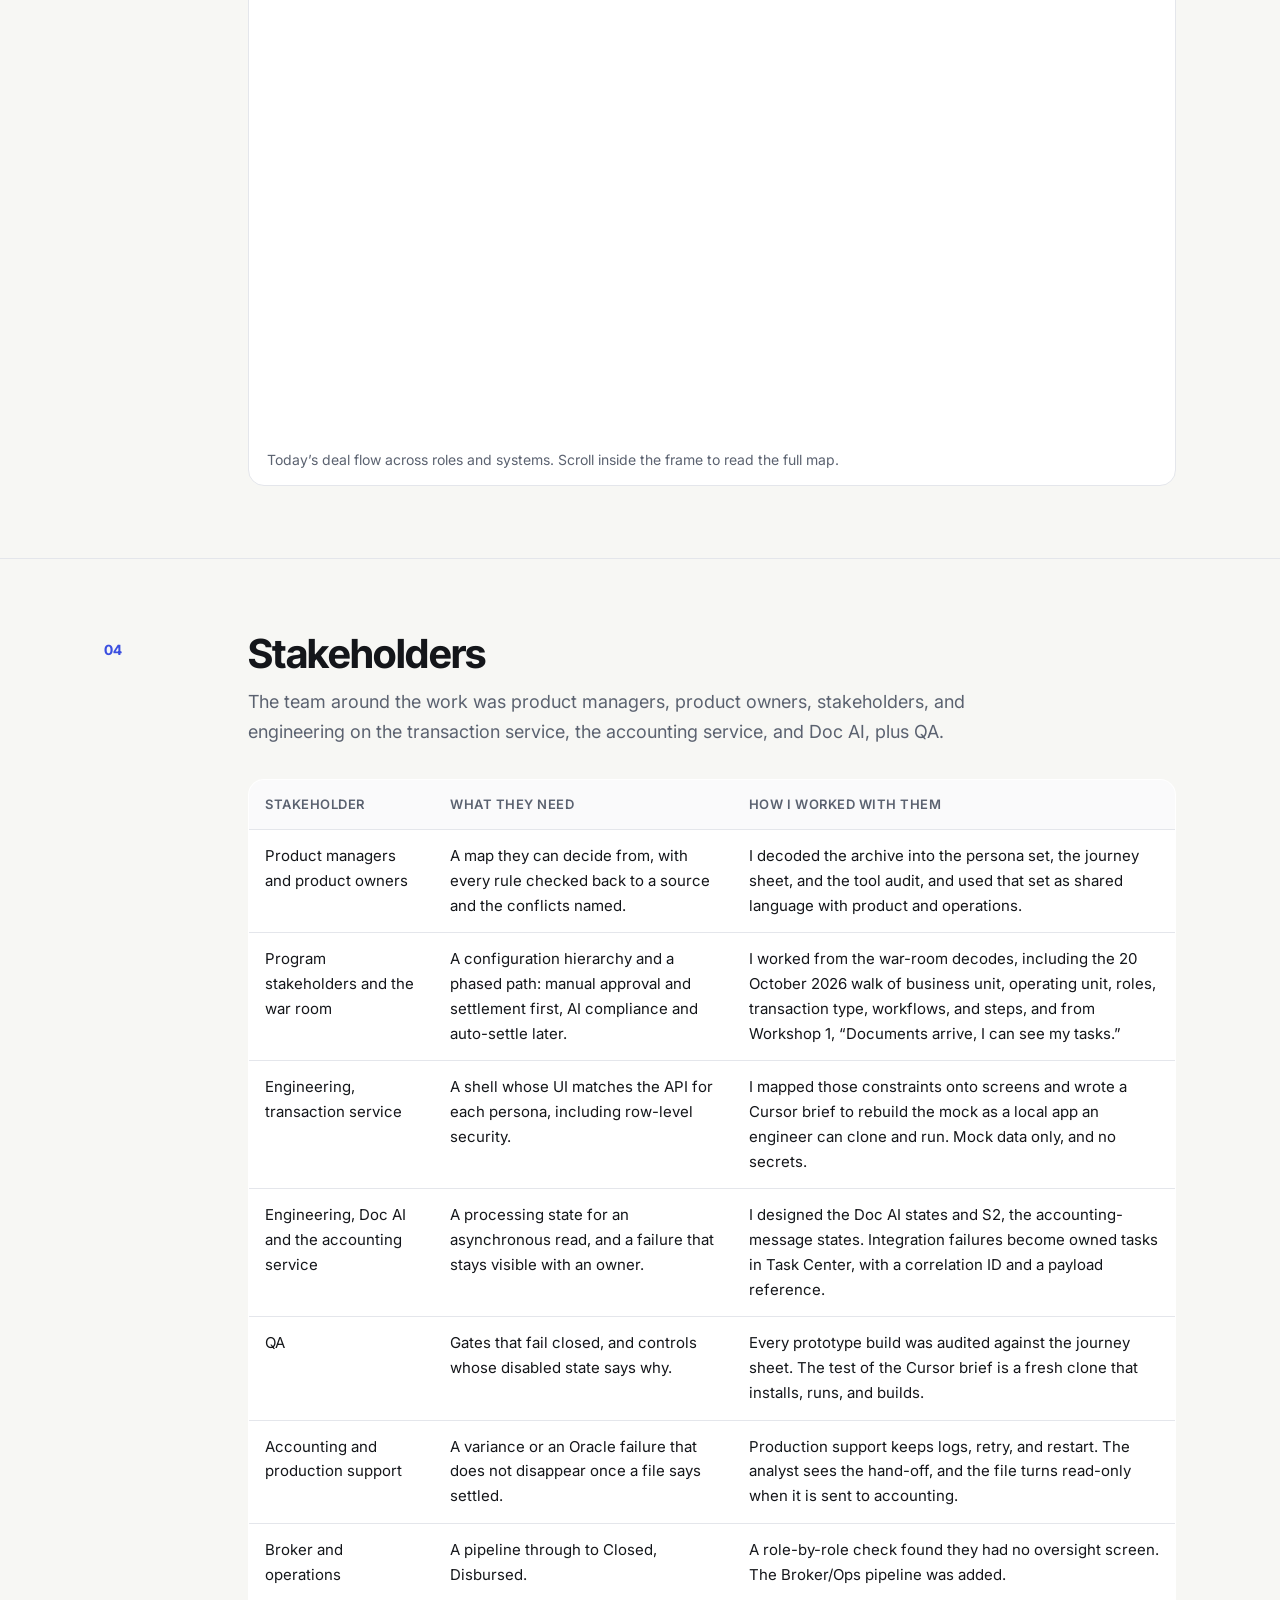
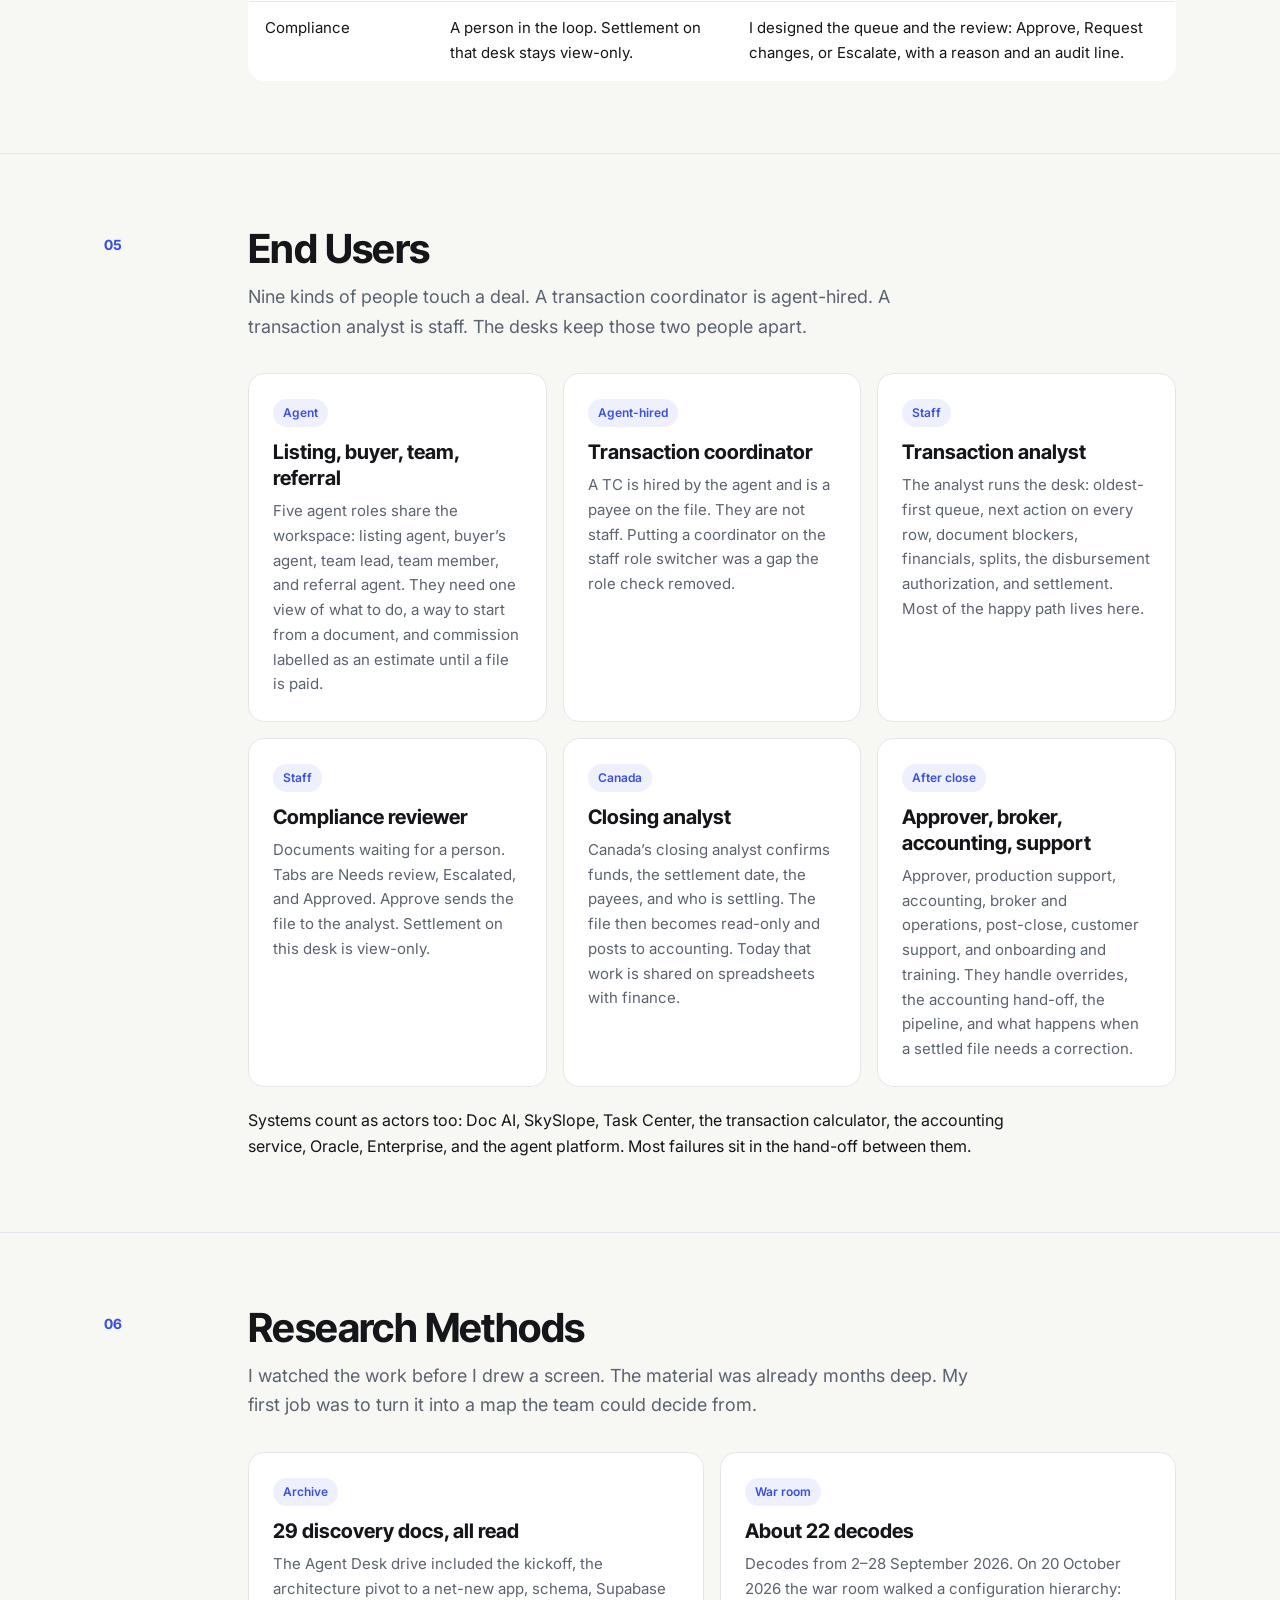
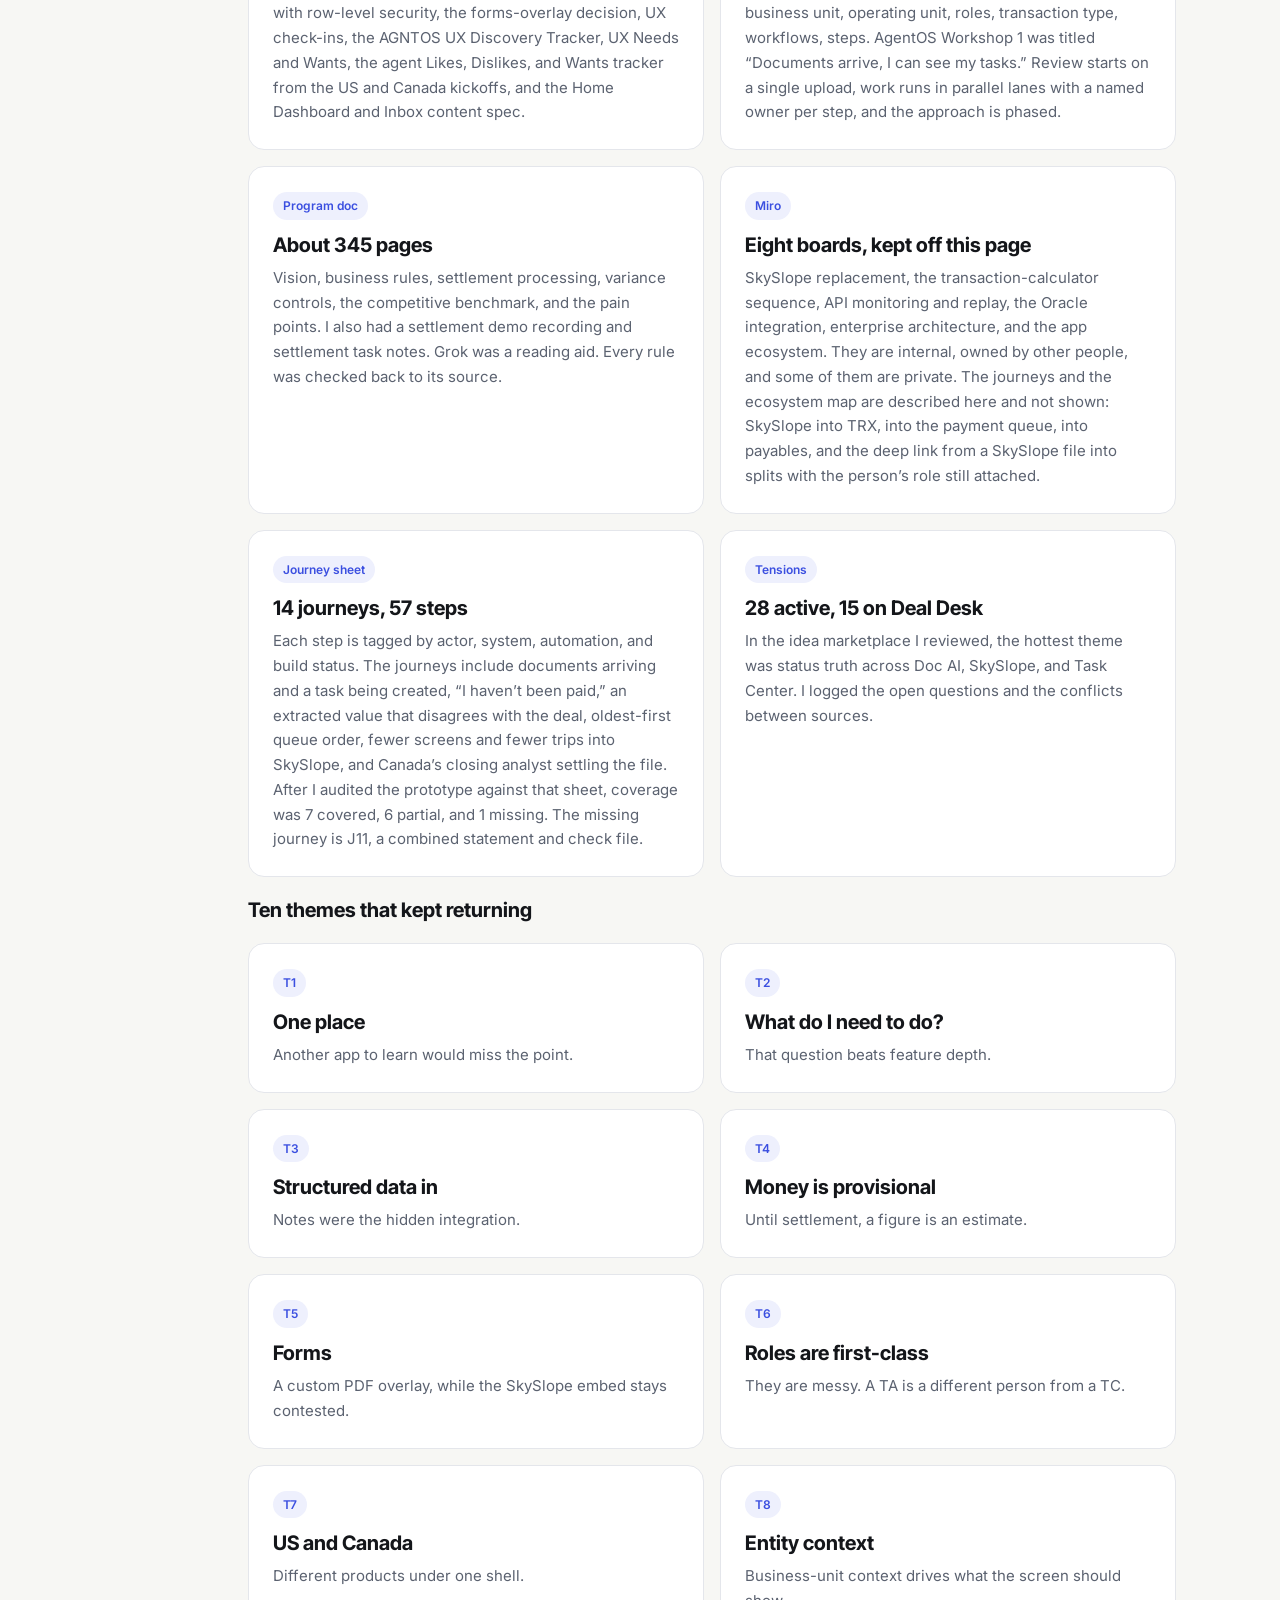
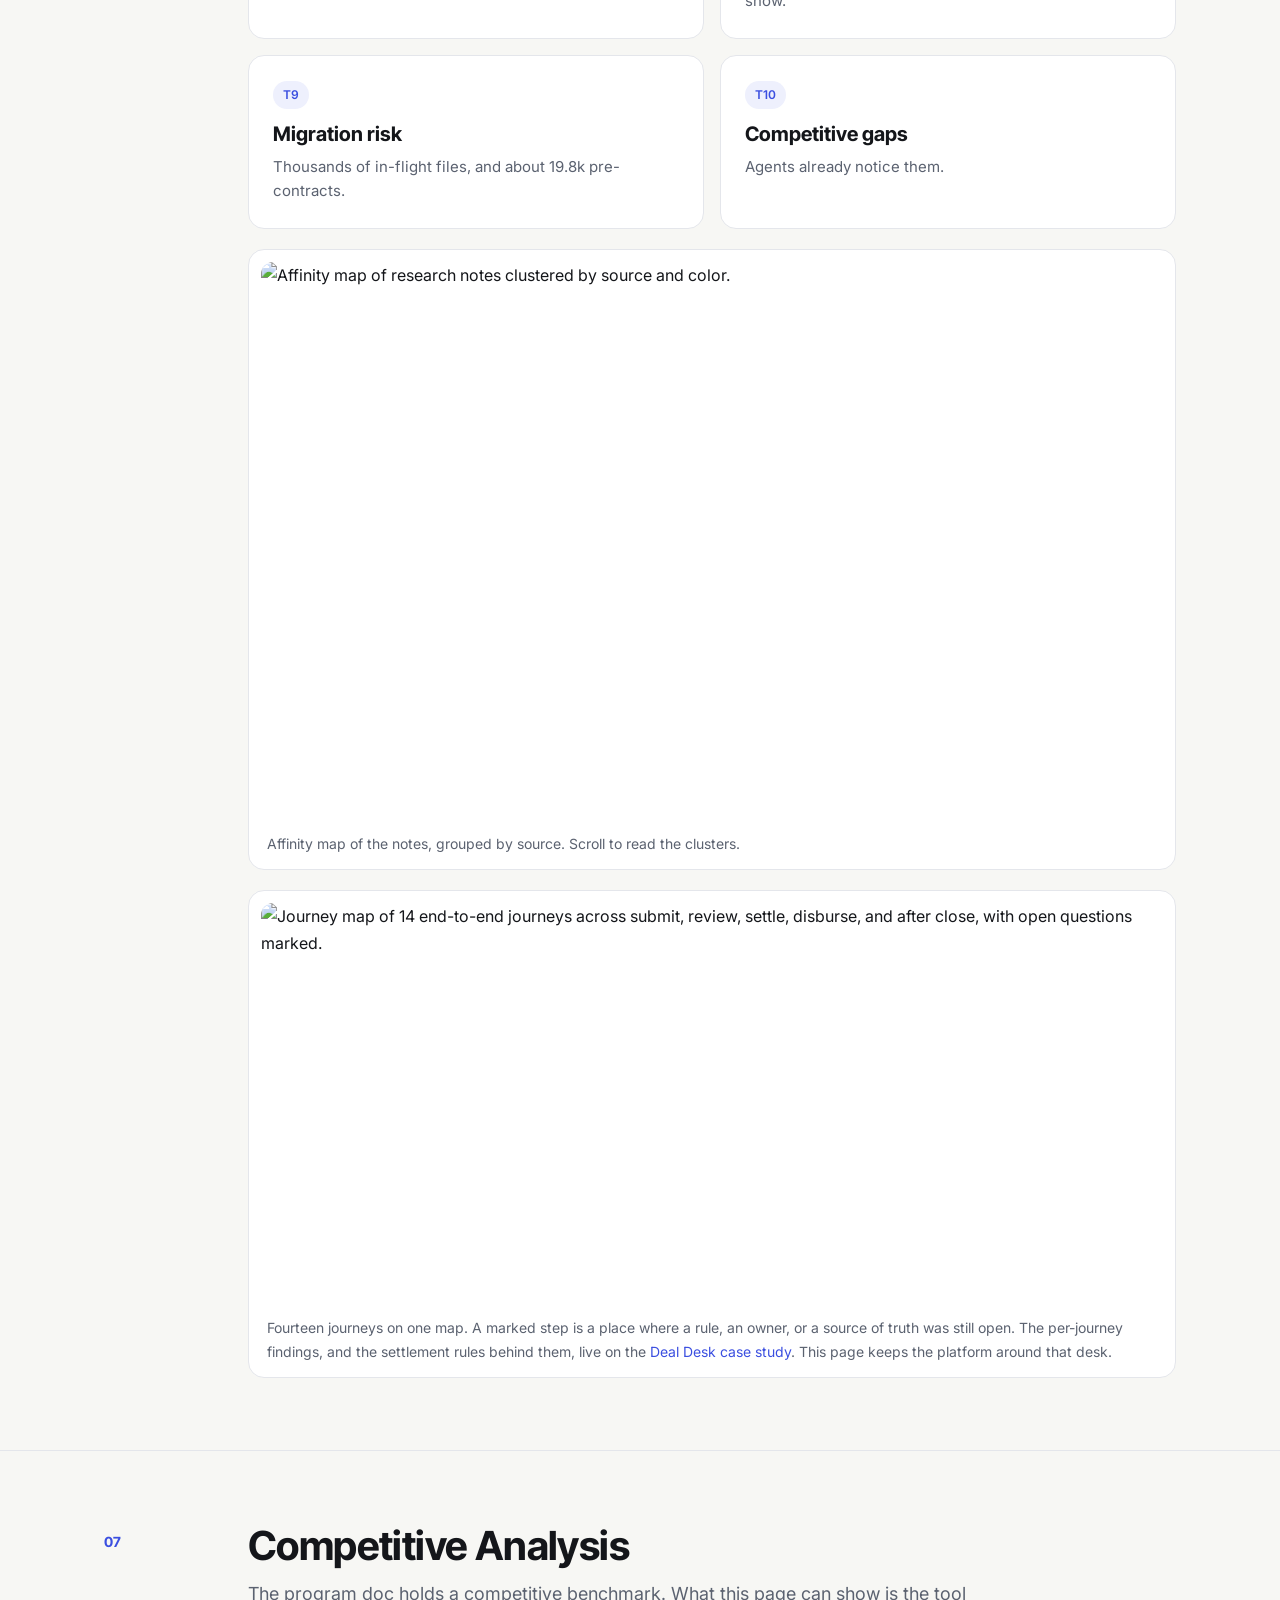
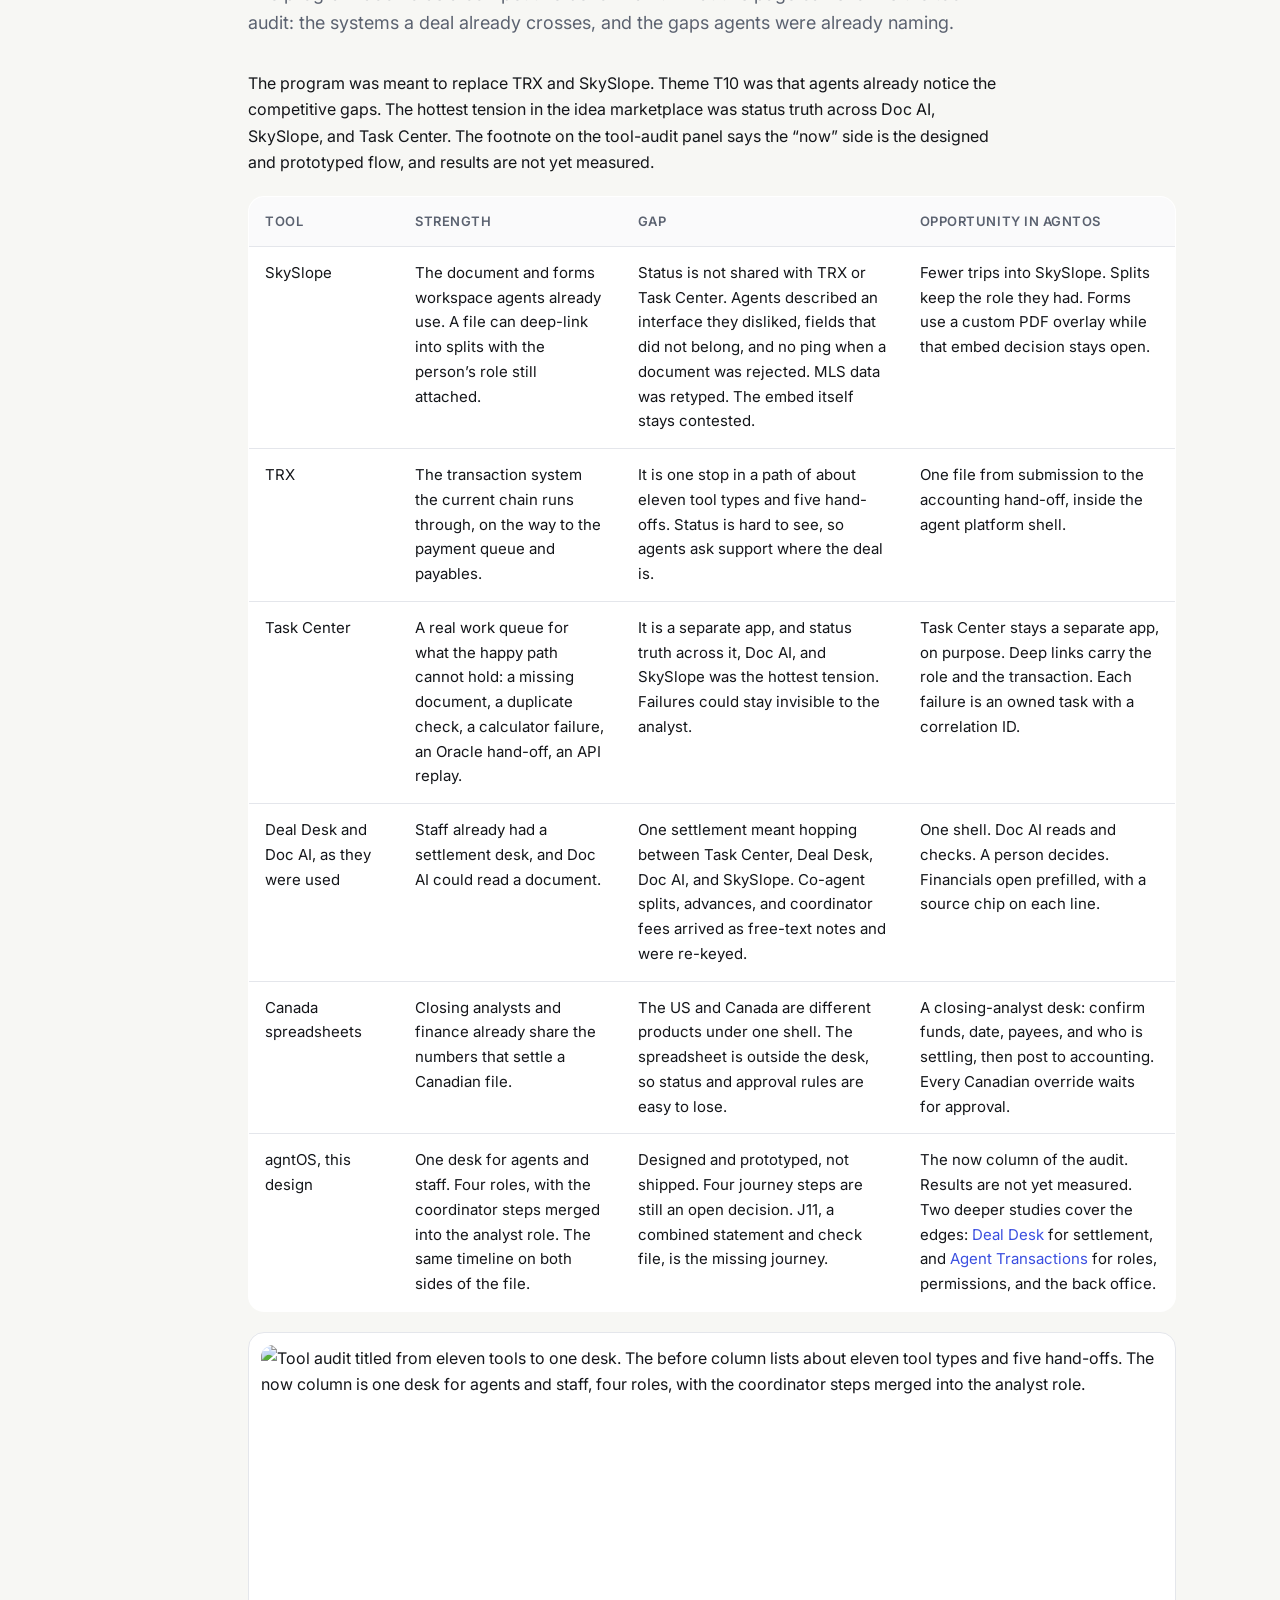
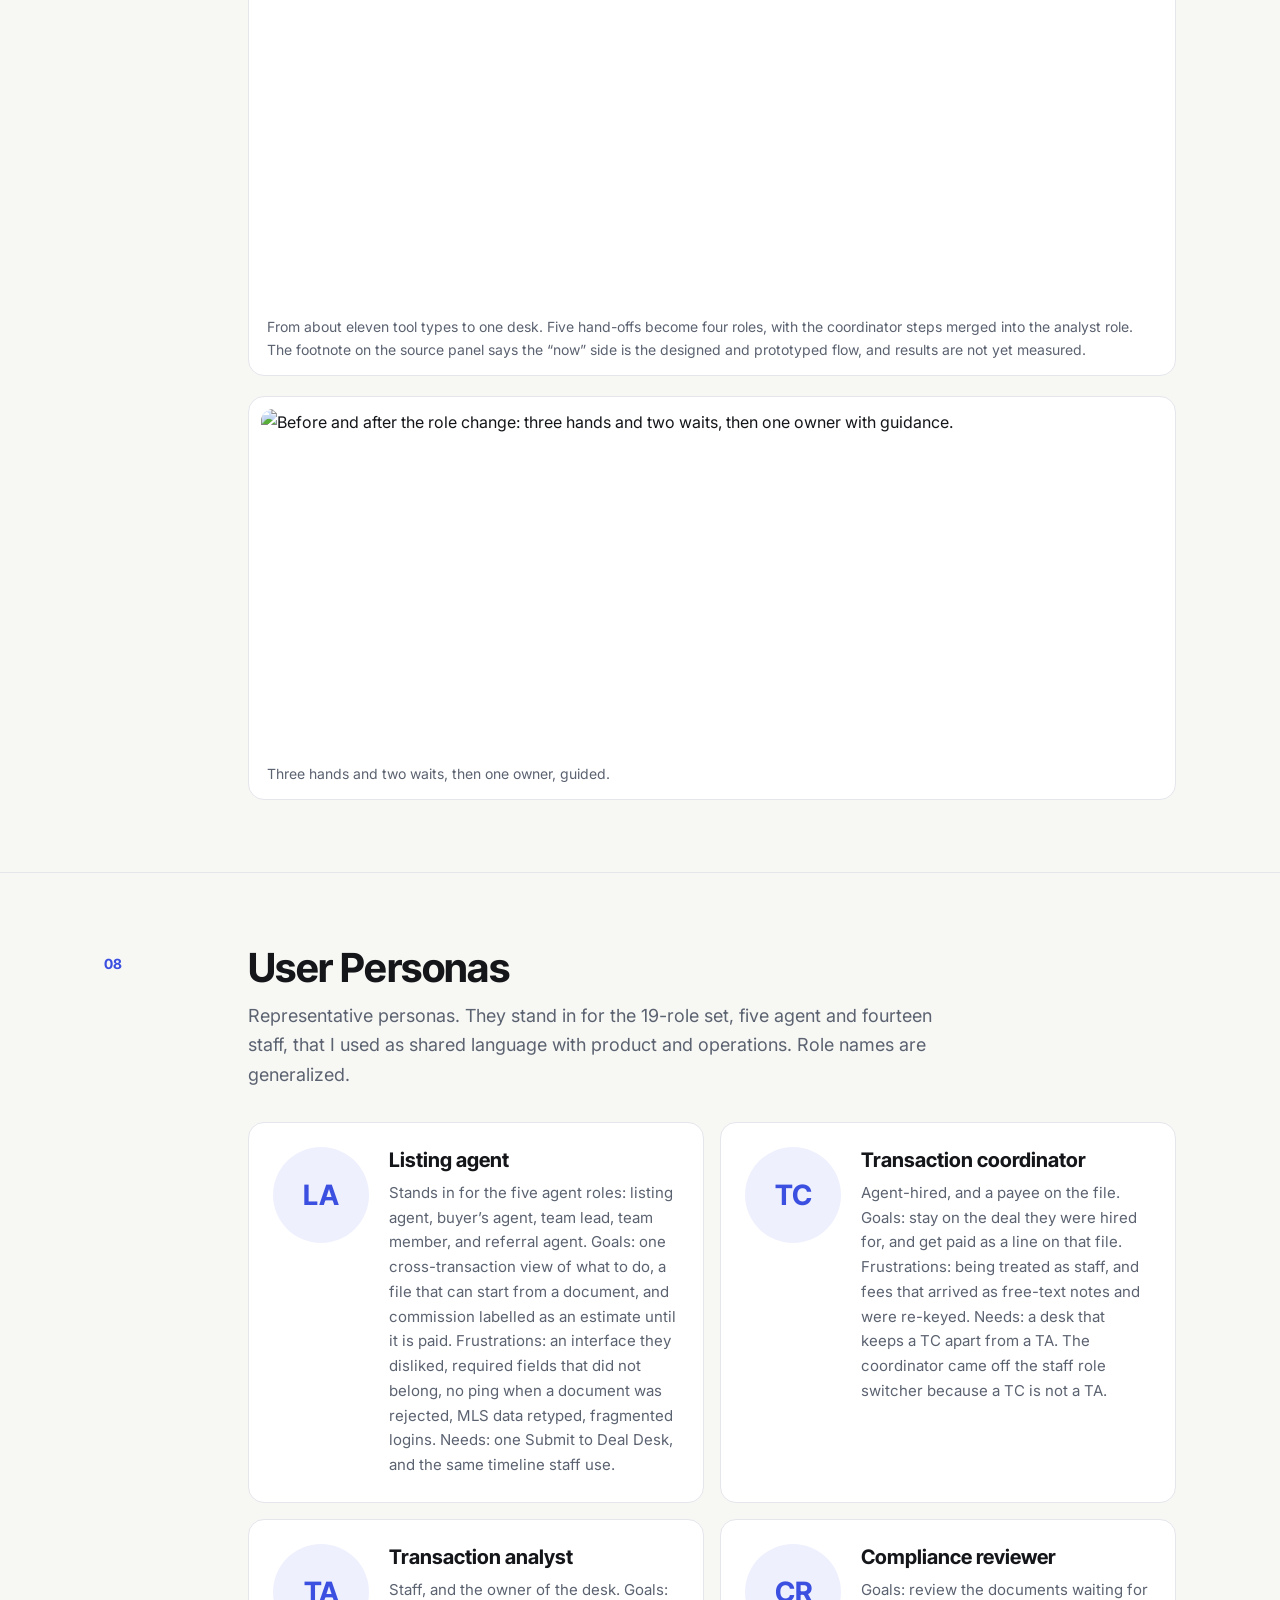
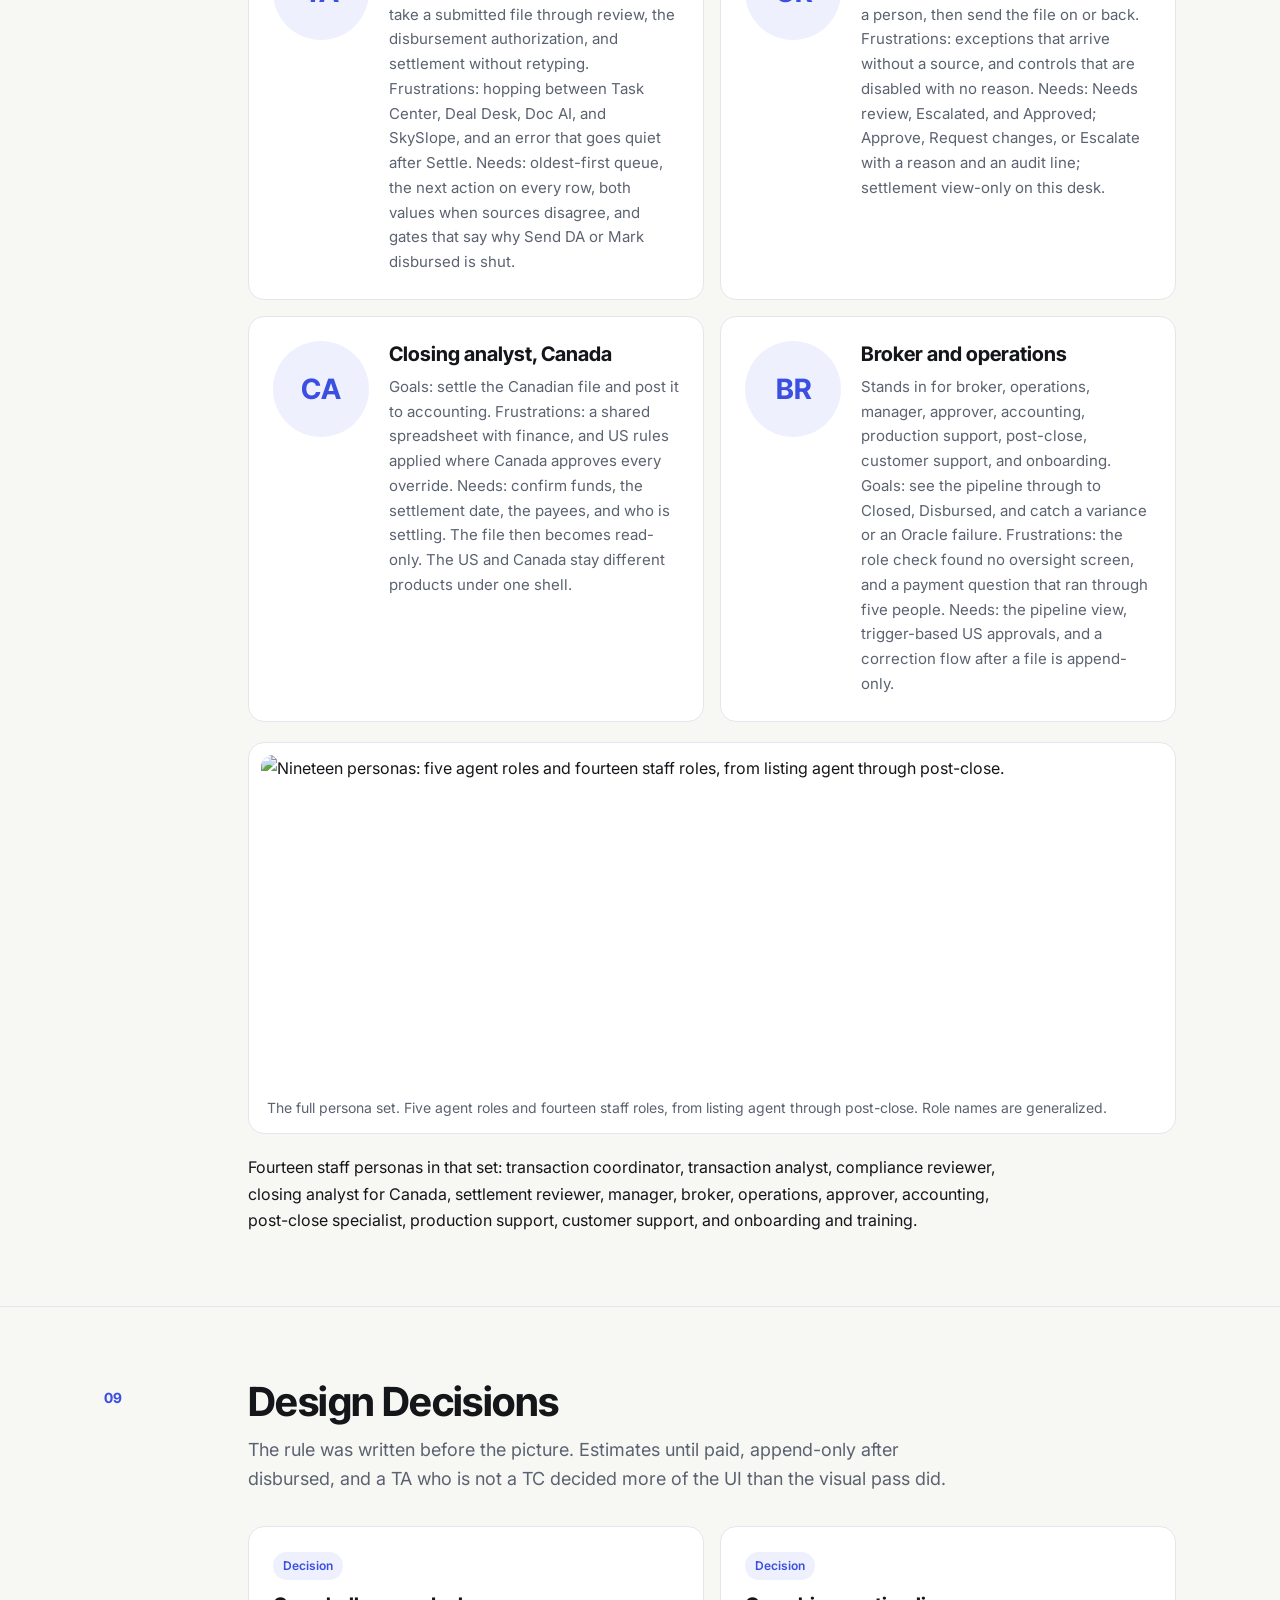
==== commit 8f7b37ae: "Rebuild the agntOS case study on the shared template. Move the existing research, flows, prototypes," ====
--- a/index.html
+++ b/index.html
@@ -1,907 +1,682 @@
 <!doctype html>
 <html lang="en">
 <head>
-<meta charset="utf-8">
-<meta name="viewport" content="width=device-width,initial-scale=1">
-<title>agntOS — One deal. Every role. One connected operating system. · Suvarna Myneni</title>
-<meta name="description" content="Case study by Suvarna Myneni: agntOS, an AI-native, role-based platform for real estate transactions. Designed and prototyped, 2025–2026.">
+<meta charset="utf-8"><meta name="viewport" content="width=device-width,initial-scale=1">
+<title>agntOS — Case Study · Suvarna Myneni</title>
+<meta name="description" content="Product design case study by Suvarna Myneni: agntOS, eXp Realty’s AI-native transaction and operations platform for agents and staff in the US and Canada. Designed and prototyped, 2025–2026.">
 <link rel="canonical" href="https://suvarnamyneni-project.github.io/agntos-case-study/">
-<link rel="preconnect" href="https://fonts.googleapis.com">
-<link rel="preconnect" href="https://fonts.gstatic.com" crossorigin>
-<link href="https://fonts.googleapis.com/css2?family=Cormorant+Garamond:ital,wght@0,500;0,600;1,500&family=Inter:wght@400;500;600;700&display=swap" rel="stylesheet">
-<link rel="stylesheet" href="assets/style.css">
+<link rel="stylesheet" href="case-study.css">
+<style>
+/* Layout only: tall flow maps scroll inside the frame, and the 79-screen gallery stays a grid. */
+.scrollfig{max-height:560px;overflow:auto}
+/* Width/height attributes would otherwise lock a tall box once max-width shrinks the image. */
+.cs-cover img,.figure img{width:100%;height:auto}
+.table-wrap{overflow-x:auto}
+.gallery{display:grid;grid-template-columns:repeat(4,1fr);gap:12px}
+.gallery a{display:block;color:inherit;text-decoration:none}
+.gallery a:hover{text-decoration:none}
+.gallery .figure{padding:8px}
+.gallery figcaption{font-size:12px;line-height:1.35}
+@media (max-width:900px){.gallery{grid-template-columns:1fr 1fr}}
+@media (max-width:560px){.gallery{grid-template-columns:1fr}}
+</style>
 </head>
 <body>
-<a class="skip" href="#main">Skip to content</a>
-<div class="sticky-head">
-<nav class="top" aria-label="Case study">
-  <div class="wrap">
-    <a class="brand" href="https://suvarnamyneni-project.github.io">Suvarna Myneni</a>
-    <div class="links">
-      <a href="#problem">Problem</a>
-      <a href="#deep-dives">Deep dives</a>
-      <a href="#outcomes">Outcomes</a>
-      <a href="https://suvarnamyneni-project.github.io">Portfolio</a>
-    </div>
-    <a class="btn" href="walkthrough.html">Open the prototype</a>
-  </div>
-</nav>
-<nav class="rail" id="rail" aria-label="On this page">
-  <ol>
-    <li><a href="#overview"><i class="dot" aria-hidden="true"></i>Overview</a></li>
-    <li><a href="#summary"><i class="dot" aria-hidden="true"></i>Summary</a></li>
-    <li><a href="#problem"><i class="dot" aria-hidden="true"></i>Problem</a></li>
-    <li><a href="#research"><i class="dot" aria-hidden="true"></i>Research</a></li>
-    <li><a href="#strategy"><i class="dot" aria-hidden="true"></i>Strategy</a></li>
-    <li><a href="#deep-dives"><i class="dot" aria-hidden="true"></i>Deep dives</a></li>
-    <li><a href="#ai"><i class="dot" aria-hidden="true"></i>AI assists. Humans stay in control.</a></li>
-    <li><a href="#design-system"><i class="dot" aria-hidden="true"></i>Design system</a></li>
-    <li><a href="#prototype"><i class="dot" aria-hidden="true"></i>Prototype</a></li>
-    <li><a href="#outcomes"><i class="dot" aria-hidden="true"></i>Outcomes</a></li>
-    <li><a href="#reflection"><i class="dot" aria-hidden="true"></i>Reflection</a></li>
-  </ol>
-</nav>
-</div>
-
-<header class="hero" id="overview">
-  <div class="wrap">
-    <div class="hero-grid">
-      <div class="hero-copy">
-        <h2 class="section-label">Overview</h2>
-        <p class="project-name">agntOS</p>
-        <h1>One deal. Every role. One connected operating system.</h1>
-        <p class="lead">Reimagining real estate transaction management through an AI-native, role-based platform that connects agents, transaction analysts, compliance teams and operations across the entire deal lifecycle.</p>
-        <p class="hero-actions"><a class="btn" href="walkthrough.html">Open the prototype</a> <a class="btn ghost" href="#deep-dives">Jump to the deep dives</a></p>
+<nav class="cs-nav"><div class="wrap">
+  <a class="back" href="https://suvarnamyneni-project.github.io/">← All work</a>
+  <div class="links">
+    <a href="#role">My Role</a><a href="#design">Design Process</a><a href="#problem">Problem</a><a href="#stakeholders">Stakeholders</a><a href="#users">End Users</a><a href="#research">Research</a><a href="#competitive">Competitive</a><a href="#personas">Personas</a><a href="#decisions">Decisions</a><a href="#prototype">Prototype</a><a href="#uikit">UI Kit</a><a href="#final">Final Design</a><a href="#outcome">Outcome</a><a href="#metrics">Metrics</a>
+  </div>
+</div></nav>
+
+<header class="cs-hero"><div class="wrap">
+  <div class="eyebrow">Case Study · eXp Realty</div>
+  <h1>agntOS</h1>
+  <p class="lede">One deal, every role, one operating system. agntOS is the AI-native transaction and operations platform for agents and staff, in the US and Canada. I designed and prototyped it so a deal can move from submitted to paid in one shell, with a desk for every role along the way. <a href="walkthrough.html">Click through all 79 screens</a>.</p>
+  <dl class="meta">
+    <div><dt>Role</dt><dd>Senior Product Designer. Sole designer, owning product design end to end.</dd></div>
+    <div><dt>Timeline</dt><dd>2025–2026</dd></div>
+    <div><dt>Team</dt><dd>Product managers, product owners, stakeholders, engineering, and QA.</dd></div>
+    <div><dt>Platform</dt><dd>Desktop web. United States and Canada. Designed and prototyped.</dd></div>
+    <div><dt>Tools</dt><dd>Figma, Miro, Claude Design, Cursor, GitHub, Mermaid, Grok.</dd></div>
+  </dl>
+  <figure class="cs-cover"><img src="img/02-home-agent-home.webp" alt="Agent Home with a greeting, an as-of stamp, production tiles, needs attention, a commission estimate, inbox, and goals." width="1600" height="893" fetchpriority="high"></figure>
+</div></header>
+
+<main>
+<section class="cs-section" id="role"><div class="wrap">
+  <div class="head"><div class="num">01</div><div><h2>My Role</h2><p>I was the only designer on agntOS and owned its product design end to end, from the agent workspace through the staff and settlement desks.</p></div></div>
+  <div class="body">
+    <p>I owned the agent workspace and the staff and settlement flows: the transaction analyst, compliance, Canada’s closing analyst, and post-settlement. I also built the connective tissue into the agent workspace, so a file an agent submits is the same file a staff person opens. The work covered research synthesis, journey and flow mapping, the role desks, AI review patterns, clickable prototypes, and the design-system package.</p>
+    <p>From the sources, the work I produced includes the journey-sheet audit and gap list, 40 flows plus the S1 and S2 state models, the TA Desk prototypes in Claude Design (a prototype of about 108 pages, and a settlement flow of about 110 pages), a 7-slide happy path from agent submit to disbursed to the broker view, and the combined Agent and Staff prototype, built 5 October 2026, with a role switcher and shared state. I wrote a Cursor brief to rebuild that mock as a local app an engineer can clone. I am the named design owner of the agntOS design-system package.</p>
+    <div class="grid g3">
+      <article class="card"><h3>Research synthesis</h3><p>I read the program archive and the war-room decodes, clustered the findings, and logged the open questions and the conflicts between sources. Every rule was checked back to its source.</p></article>
+      <article class="card"><h3>Journeys and flows</h3><p>I built the persona set, the journey sheet, and the tool audit, then wrote 40 flows plus two state models and turned them into the principles the screens follow.</p></article>
+      <article class="card"><h3>Role desks</h3><p>I owned the staff and settlement experience end to end and co-shaped the platform shell and the agent touchpoints, including AI review, provenance, alerts, and gates.</p></article>
+      <article class="card"><h3>Prototypes</h3><p>I chose the tool for each job and built the prototypes in Claude Design, Cursor, and Figma, then kept them in line with the journeys and the design system.</p></article>
+      <article class="card"><h3>Audits</h3><p>I ran the journey-sheet audits and the role-by-role flow checks, and turned the findings into fixes: reasons on disabled controls, Send DA waiting on critical alerts, and Canada approving every override.</p></article>
+      <article class="card"><h3>Design system</h3><p>I own the system. I extracted tokens from the deployed demo, defined the components and patterns, and documented the principles, voice, and accessibility.</p></article>
+    </div>
+  </div>
+</div></section>
+
+<section class="cs-section" id="design"><div class="wrap">
+  <div class="head"><div class="num">02</div><div><h2>Design Process</h2><p>End-to-end, from discovery to delivery.</p></div></div>
+  <div class="body"><div class="process">
+    <div class="step"><b>Discover</b><span>Read the 29-doc Agent Desk archive, about 22 war-room decodes, the program doc, a settlement demo, and eight Miro boards. Clustered the notes and logged conflicts.</span></div>
+    <div class="step"><b>Define</b><span>Nineteen personas, 14 journeys and 57 steps, and a tool audit from about eleven tools to one desk. Wrote the how-might-we and the principles the screens had to respect.</span></div>
+    <div class="step"><b>Ideate</b><span>Forty-two Mermaid flows, F01 through F40, plus S1 and S2 state models. Greyscale wireframes for a role queue, deal detail, AI review, and settlement gates, before any visual system.</span></div>
+    <div class="step"><b>Prototype</b><span>Role desks in Claude Design, Cursor, and Figma, including the combined Agent and Staff prototype of 5 October 2026, and the agntOS design-system package.</span></div>
+    <div class="step"><b>Test &amp; Deliver</b><span>Audited every build against the journey sheet and ran a role-by-role check. The platform is designed and prototyped. Timed sessions with analysts are a next pass. Impact waits until launch.</span></div>
+  </div></div>
+</div></section>
+
+<section class="cs-section" id="problem"><div class="wrap">
+  <div class="head"><div class="num">03</div><div><h2>Problem</h2><p>A paid deal lived in several systems, and in the notes between them.</p></div></div>
+  <div class="body">
+    <p class="callout">How might we carry one deal from submission to the accounting hand-off on one platform, for every role, with every number traceable and every error visible?</p>
+    <p>The Transactions Re-imagined program aimed at an AI-native transaction platform for the US and Canada, meant to eventually replace TRX and SkySlope. Agents were to work in Agent Desk inside the agent platform. Staff were to work in Deal Desk, with Task Center kept as its own app for the work queue.</p>
+    <p>I framed the problem from the program archive, the war-room decodes, and agent feedback, and wrote the how-might-we the team designed against.</p>
+    <div class="grid g3">
+      <article class="card"><h3>Agents could not see the work</h3><p>Agents described an interface they disliked and required fields that did not belong on the deal. Some typed placeholder text to get past a screen. A rejected document did not ping them. MLS data was retyped. Logins were fragmented. The loudest complaint was the lack of one cross-transaction view of what they needed to do.</p></article>
+      <article class="card"><h3>Staff pain sat in the gaps</h3><p>Co-agent splits, advances, and transaction-coordinator fees arrived as free-text notes and were re-keyed. One settlement meant hopping between Task Center, Deal Desk, Doc AI, and SkySlope. A deal moved from submitted to paid across about 11 tool types. Status was hard to see, so agents asked support where the deal was.</p></article>
+      <article class="card"><h3>Errors vanished after Settle</h3><p>After Settle, an accounting variance or an Oracle failure could stay invisible to the analyst. The payment question ran from the agent, to support, to the analyst, to production support, to accounting. Canada’s closing analysts shared spreadsheets with finance.</p></article>
+    </div>
+    <figure class="figure">
+      <div class="scrollfig"><img loading="lazy" src="art/83-before.webp" alt="Before column of the tool audit: about eleven separate tools to take a deal from submitted to paid, five hand-offs, and a payment question chain from the agent through support, the analyst, production support, and accounting." width="1100" height="1689"></div>
+      <figcaption>The before column. About eleven tool types, five hand-offs, and a payment question that crossed five people. The full comparison is in Competitive analysis.</figcaption>
+    </figure>
+    <figure class="figure">
+      <div class="scrollfig"><img loading="lazy" src="art/85-flows-old-flow.webp" alt="Today’s deal flow across roles and systems, from the agent through staff tools to payment." width="1680" height="3084"></div>
+      <figcaption>Today’s deal flow across roles and systems. Scroll inside the frame to read the full map.</figcaption>
+    </figure>
+  </div>
+</div></section>
+
+<section class="cs-section" id="stakeholders"><div class="wrap">
+  <div class="head"><div class="num">04</div><div><h2>Stakeholders</h2><p>The team around the work was product managers, product owners, stakeholders, and engineering on the transaction service, the accounting service, and Doc AI, plus QA.</p></div></div>
+  <div class="body">
+    <div class="table-wrap">
+    <table>
+      <thead><tr><th>Stakeholder</th><th>What they need</th><th>How I worked with them</th></tr></thead>
+      <tbody>
+        <tr><td>Product managers and product owners</td><td>A map they can decide from, with every rule checked back to a source and the conflicts named.</td><td>I decoded the archive into the persona set, the journey sheet, and the tool audit, and used that set as shared language with product and operations.</td></tr>
+        <tr><td>Program stakeholders and the war room</td><td>A configuration hierarchy and a phased path: manual approval and settlement first, AI compliance and auto-settle later.</td><td>I worked from the war-room decodes, including the 20 October 2026 walk of business unit, operating unit, roles, transaction type, workflows, and steps, and from Workshop 1, “Documents arrive, I can see my tasks.”</td></tr>
+        <tr><td>Engineering, transaction service</td><td>A shell whose UI matches the API for each persona, including row-level security.</td><td>I mapped those constraints onto screens and wrote a Cursor brief to rebuild the mock as a local app an engineer can clone and run. Mock data only, and no secrets.</td></tr>
+        <tr><td>Engineering, Doc AI and the accounting service</td><td>A processing state for an asynchronous read, and a failure that stays visible with an owner.</td><td>I designed the Doc AI states and S2, the accounting-message states. Integration failures become owned tasks in Task Center, with a correlation ID and a payload reference.</td></tr>
+        <tr><td>QA</td><td>Gates that fail closed, and controls whose disabled state says why.</td><td>Every prototype build was audited against the journey sheet. The test of the Cursor brief is a fresh clone that installs, runs, and builds.</td></tr>
+        <tr><td>Accounting and production support</td><td>A variance or an Oracle failure that does not disappear once a file says settled.</td><td>Production support keeps logs, retry, and restart. The analyst sees the hand-off, and the file turns read-only when it is sent to accounting.</td></tr>
+        <tr><td>Broker and operations</td><td>A pipeline through to Closed, Disbursed.</td><td>A role-by-role check found they had no oversight screen. The Broker/Ops pipeline was added.</td></tr>
+        <tr><td>Compliance</td><td>A person in the loop. Settlement on that desk stays view-only.</td><td>I designed the queue and the review: Approve, Request changes, or Escalate, with a reason and an audit line.</td></tr>
+      </tbody>
+    </table>
+    </div>
+  </div>
+</div></section>
+
+<section class="cs-section" id="users"><div class="wrap">
+  <div class="head"><div class="num">05</div><div><h2>End Users</h2><p>Nine kinds of people touch a deal. A transaction coordinator is agent-hired. A transaction analyst is staff. The desks keep those two people apart.</p></div></div>
+  <div class="body">
+    <div class="grid g3">
+      <article class="card"><div class="tag">Agent</div><h3>Listing, buyer, team, referral</h3><p>Five agent roles share the workspace: listing agent, buyer’s agent, team lead, team member, and referral agent. They need one view of what to do, a way to start from a document, and commission labelled as an estimate until a file is paid.</p></article>
+      <article class="card"><div class="tag">Agent-hired</div><h3>Transaction coordinator</h3><p>A TC is hired by the agent and is a payee on the file. They are not staff. Putting a coordinator on the staff role switcher was a gap the role check removed.</p></article>
+      <article class="card"><div class="tag">Staff</div><h3>Transaction analyst</h3><p>The analyst runs the desk: oldest-first queue, next action on every row, document blockers, financials, splits, the disbursement authorization, and settlement. Most of the happy path lives here.</p></article>
+      <article class="card"><div class="tag">Staff</div><h3>Compliance reviewer</h3><p>Documents waiting for a person. Tabs are Needs review, Escalated, and Approved. Approve sends the file to the analyst. Settlement on this desk is view-only.</p></article>
+      <article class="card"><div class="tag">Canada</div><h3>Closing analyst</h3><p>Canada’s closing analyst confirms funds, the settlement date, the payees, and who is settling. The file then becomes read-only and posts to accounting. Today that work is shared on spreadsheets with finance.</p></article>
+      <article class="card"><div class="tag">After close</div><h3>Approver, broker, accounting, support</h3><p>Approver, production support, accounting, broker and operations, post-close, customer support, and onboarding and training. They handle overrides, the accounting hand-off, the pipeline, and what happens when a settled file needs a correction.</p></article>
+    </div>
+    <p>Systems count as actors too: Doc AI, SkySlope, Task Center, the transaction calculator, the accounting service, Oracle, Enterprise, and the agent platform. Most failures sit in the hand-off between them.</p>
+  </div>
+</div></section>
+
+<section class="cs-section" id="research"><div class="wrap">
+  <div class="head"><div class="num">06</div><div><h2>Research Methods</h2><p>I watched the work before I drew a screen. The material was already months deep. My first job was to turn it into a map the team could decide from.</p></div></div>
+  <div class="body">
+    <div class="grid g2">
+      <article class="card"><div class="tag">Archive</div><h3>29 discovery docs, all read</h3><p>The Agent Desk drive included the kickoff, the architecture pivot to a net-new app, schema, Supabase with row-level security, the forms-overlay decision, UX check-ins, the AGNTOS UX Discovery Tracker, UX Needs and Wants, the agent Likes, Dislikes, and Wants tracker from the US and Canada kickoffs, and the Home Dashboard and Inbox content spec.</p></article>
+      <article class="card"><div class="tag">War room</div><h3>About 22 decodes</h3><p>Decodes from 2–28 September 2026. On 20 October 2026 the war room walked a configuration hierarchy: business unit, operating unit, roles, transaction type, workflows, steps. AgentOS Workshop 1 was titled “Documents arrive, I can see my tasks.” Review starts on a single upload, work runs in parallel lanes with a named owner per step, and the approach is phased.</p></article>
+      <article class="card"><div class="tag">Program doc</div><h3>About 345 pages</h3><p>Vision, business rules, settlement processing, variance controls, the competitive benchmark, and the pain points. I also had a settlement demo recording and settlement task notes. Grok was a reading aid. Every rule was checked back to its source.</p></article>
+      <article class="card"><div class="tag">Miro</div><h3>Eight boards, kept off this page</h3><p>SkySlope replacement, the transaction-calculator sequence, API monitoring and replay, the Oracle integration, enterprise architecture, and the app ecosystem. They are internal, owned by other people, and some of them are private. The journeys and the ecosystem map are described here and not shown: SkySlope into TRX, into the payment queue, into payables, and the deep link from a SkySlope file into splits with the person’s role still attached.</p></article>
+      <article class="card"><div class="tag">Journey sheet</div><h3>14 journeys, 57 steps</h3><p>Each step is tagged by actor, system, automation, and build status. The journeys include documents arriving and a task being created, “I haven’t been paid,” an extracted value that disagrees with the deal, oldest-first queue order, fewer screens and fewer trips into SkySlope, and Canada’s closing analyst settling the file. After I audited the prototype against that sheet, coverage was 7 covered, 6 partial, and 1 missing. The missing journey is J11, a combined statement and check file.</p></article>
+      <article class="card"><div class="tag">Tensions</div><h3>28 active, 15 on Deal Desk</h3><p>In the idea marketplace I reviewed, the hottest theme was status truth across Doc AI, SkySlope, and Task Center. I logged the open questions and the conflicts between sources.</p></article>
+    </div>
+    <h3>Ten themes that kept returning</h3>
+    <div class="grid g2">
+      <article class="card"><div class="tag">T1</div><h3>One place</h3><p>Another app to learn would miss the point.</p></article>
+      <article class="card"><div class="tag">T2</div><h3>What do I need to do?</h3><p>That question beats feature depth.</p></article>
+      <article class="card"><div class="tag">T3</div><h3>Structured data in</h3><p>Notes were the hidden integration.</p></article>
+      <article class="card"><div class="tag">T4</div><h3>Money is provisional</h3><p>Until settlement, a figure is an estimate.</p></article>
+      <article class="card"><div class="tag">T5</div><h3>Forms</h3><p>A custom PDF overlay, while the SkySlope embed stays contested.</p></article>
+      <article class="card"><div class="tag">T6</div><h3>Roles are first-class</h3><p>They are messy. A TA is a different person from a TC.</p></article>
+      <article class="card"><div class="tag">T7</div><h3>US and Canada</h3><p>Different products under one shell.</p></article>
+      <article class="card"><div class="tag">T8</div><h3>Entity context</h3><p>Business-unit context drives what the screen should show.</p></article>
+      <article class="card"><div class="tag">T9</div><h3>Migration risk</h3><p>Thousands of in-flight files, and about 19.8k pre-contracts.</p></article>
+      <article class="card"><div class="tag">T10</div><h3>Competitive gaps</h3><p>Agents already notice them.</p></article>
+    </div>
+    <figure class="figure">
+      <div class="scrollfig"><img loading="lazy" src="art/82-research-affinity-board.webp" alt="Affinity map of research notes clustered by source and color." width="1680" height="2968"></div>
+      <figcaption>Affinity map of the notes, grouped by source. Scroll to read the clusters.</figcaption>
+    </figure>
+    <figure class="figure">
+      <img loading="lazy" src="art/80-research-journey-map.webp" alt="Journey map of 14 end-to-end journeys across submit, review, settle, disburse, and after close, with open questions marked." width="1680" height="751">
+      <figcaption>Fourteen journeys on one map. A marked step is a place where a rule, an owner, or a source of truth was still open. The per-journey findings, and the settlement rules behind them, live on the <a href="https://suvarnamyneni-project.github.io/work/deal-desk/">Deal Desk case study</a>. This page keeps the platform around that desk.</figcaption>
+    </figure>
+  </div>
+</div></section>
+
+<section class="cs-section" id="competitive"><div class="wrap">
+  <div class="head"><div class="num">07</div><div><h2>Competitive Analysis</h2><p>The program doc holds a competitive benchmark. What this page can show is the tool audit: the systems a deal already crosses, and the gaps agents were already naming.</p></div></div>
+  <div class="body">
+    <p>The program was meant to replace TRX and SkySlope. Theme T10 was that agents already notice the competitive gaps. The hottest tension in the idea marketplace was status truth across Doc AI, SkySlope, and Task Center. The footnote on the tool-audit panel says the “now” side is the designed and prototyped flow, and results are not yet measured.</p>
+    <div class="table-wrap">
+    <table>
+      <thead><tr><th>Tool</th><th>Strength</th><th>Gap</th><th>Opportunity in agntOS</th></tr></thead>
+      <tbody>
+        <tr><td>SkySlope</td><td>The document and forms workspace agents already use. A file can deep-link into splits with the person’s role still attached.</td><td>Status is not shared with TRX or Task Center. Agents described an interface they disliked, fields that did not belong, and no ping when a document was rejected. MLS data was retyped. The embed itself stays contested.</td><td>Fewer trips into SkySlope. Splits keep the role they had. Forms use a custom PDF overlay while that embed decision stays open.</td></tr>
+        <tr><td>TRX</td><td>The transaction system the current chain runs through, on the way to the payment queue and payables.</td><td>It is one stop in a path of about eleven tool types and five hand-offs. Status is hard to see, so agents ask support where the deal is.</td><td>One file from submission to the accounting hand-off, inside the agent platform shell.</td></tr>
+        <tr><td>Task Center</td><td>A real work queue for what the happy path cannot hold: a missing document, a duplicate check, a calculator failure, an Oracle hand-off, an API replay.</td><td>It is a separate app, and status truth across it, Doc AI, and SkySlope was the hottest tension. Failures could stay invisible to the analyst.</td><td>Task Center stays a separate app, on purpose. Deep links carry the role and the transaction. Each failure is an owned task with a correlation ID.</td></tr>
+        <tr><td>Deal Desk and Doc AI, as they were used</td><td>Staff already had a settlement desk, and Doc AI could read a document.</td><td>One settlement meant hopping between Task Center, Deal Desk, Doc AI, and SkySlope. Co-agent splits, advances, and coordinator fees arrived as free-text notes and were re-keyed.</td><td>One shell. Doc AI reads and checks. A person decides. Financials open prefilled, with a source chip on each line.</td></tr>
+        <tr><td>Canada spreadsheets</td><td>Closing analysts and finance already share the numbers that settle a Canadian file.</td><td>The US and Canada are different products under one shell. The spreadsheet is outside the desk, so status and approval rules are easy to lose.</td><td>A closing-analyst desk: confirm funds, date, payees, and who is settling, then post to accounting. Every Canadian override waits for approval.</td></tr>
+        <tr><td>agntOS, this design</td><td>One desk for agents and staff. Four roles, with the coordinator steps merged into the analyst role. The same timeline on both sides of the file.</td><td>Designed and prototyped, not shipped. Four journey steps are still an open decision. J11, a combined statement and check file, is the missing journey.</td><td>The now column of the audit. Results are not yet measured. Two deeper studies cover the edges: <a href="https://suvarnamyneni-project.github.io/work/deal-desk/">Deal Desk</a> for settlement, and <a href="https://suvarnamyneni-project.github.io/work/agent-transactions/">Agent Transactions</a> for roles, permissions, and the back office.</td></tr>
+      </tbody>
+    </table>
+    </div>
+    <figure class="figure">
+      <div class="scrollfig"><img loading="lazy" src="art/83-research-tool-audit-eleven-to-one.webp" alt="Tool audit titled from eleven tools to one desk. The before column lists about eleven tool types and five hand-offs. The now column is one desk for agents and staff, four roles, with the coordinator steps merged into the analyst role." width="1680" height="1824"></div>
+      <figcaption>From about eleven tool types to one desk. Five hand-offs become four roles, with the coordinator steps merged into the analyst role. The footnote on the source panel says the “now” side is the designed and prototyped flow, and results are not yet measured.</figcaption>
+    </figure>
+    <figure class="figure">
+      <img loading="lazy" src="art/84-research-before-after-roles.webp" alt="Before and after the role change: three hands and two waits, then one owner with guidance." width="1680" height="638">
+      <figcaption>Three hands and two waits, then one owner, guided.</figcaption>
+    </figure>
+  </div>
+</div></section>
+
+<section class="cs-section" id="personas"><div class="wrap">
+  <div class="head"><div class="num">08</div><div><h2>User Personas</h2><p>Representative personas. They stand in for the 19-role set, five agent and fourteen staff, that I used as shared language with product and operations. Role names are generalized.</p></div></div>
+  <div class="body">
+    <div class="grid g2">
+      <article class="card persona"><div class="avatar">LA</div><div><h3>Listing agent</h3><p>Stands in for the five agent roles: listing agent, buyer’s agent, team lead, team member, and referral agent. Goals: one cross-transaction view of what to do, a file that can start from a document, and commission labelled as an estimate until it is paid. Frustrations: an interface they disliked, required fields that did not belong, no ping when a document was rejected, MLS data retyped, fragmented logins. Needs: one Submit to Deal Desk, and the same timeline staff use.</p></div></article>
+      <article class="card persona"><div class="avatar">TC</div><div><h3>Transaction coordinator</h3><p>Agent-hired, and a payee on the file. Goals: stay on the deal they were hired for, and get paid as a line on that file. Frustrations: being treated as staff, and fees that arrived as free-text notes and were re-keyed. Needs: a desk that keeps a TC apart from a TA. The coordinator came off the staff role switcher because a TC is not a TA.</p></div></article>
+      <article class="card persona"><div class="avatar">TA</div><div><h3>Transaction analyst</h3><p>Staff, and the owner of the desk. Goals: take a submitted file through review, the disbursement authorization, and settlement without retyping. Frustrations: hopping between Task Center, Deal Desk, Doc AI, and SkySlope, and an error that goes quiet after Settle. Needs: oldest-first queue, the next action on every row, both values when sources disagree, and gates that say why Send DA or Mark disbursed is shut.</p></div></article>
+      <article class="card persona"><div class="avatar">CR</div><div><h3>Compliance reviewer</h3><p>Goals: review the documents waiting for a person, then send the file on or back. Frustrations: exceptions that arrive without a source, and controls that are disabled with no reason. Needs: Needs review, Escalated, and Approved; Approve, Request changes, or Escalate with a reason and an audit line; settlement view-only on this desk.</p></div></article>
+      <article class="card persona"><div class="avatar">CA</div><div><h3>Closing analyst, Canada</h3><p>Goals: settle the Canadian file and post it to accounting. Frustrations: a shared spreadsheet with finance, and US rules applied where Canada approves every override. Needs: confirm funds, the settlement date, the payees, and who is settling. The file then becomes read-only. The US and Canada stay different products under one shell.</p></div></article>
+      <article class="card persona"><div class="avatar">BR</div><div><h3>Broker and operations</h3><p>Stands in for broker, operations, manager, approver, accounting, production support, post-close, customer support, and onboarding. Goals: see the pipeline through to Closed, Disbursed, and catch a variance or an Oracle failure. Frustrations: the role check found no oversight screen, and a payment question that ran through five people. Needs: the pipeline view, trigger-based US approvals, and a correction flow after a file is append-only.</p></div></article>
+    </div>
+    <figure class="figure">
+      <img loading="lazy" src="art/81-research-personas.webp" alt="Nineteen personas: five agent roles and fourteen staff roles, from listing agent through post-close." width="1680" height="618">
+      <figcaption>The full persona set. Five agent roles and fourteen staff roles, from listing agent through post-close. Role names are generalized.</figcaption>
+    </figure>
+    <p>Fourteen staff personas in that set: transaction coordinator, transaction analyst, compliance reviewer, closing analyst for Canada, settlement reviewer, manager, broker, operations, approver, accounting, post-close specialist, production support, customer support, and onboarding and training.</p>
+  </div>
+</div></section>
+
+<section class="cs-section" id="decisions"><div class="wrap">
+  <div class="head"><div class="num">09</div><div><h2>Design Decisions</h2><p>The rule was written before the picture. Estimates until paid, append-only after disbursed, and a TA who is not a TC decided more of the UI than the visual pass did.</p></div></div>
+  <div class="body">
+    <div class="grid g2">
+      <article class="card"><div class="tag">Decision</div><h3>One shell, many desks</h3><p><strong>Why.</strong> The same lifecycle runs under every module. The screen changes with the role. The file does not. A faster screen that sends someone elsewhere is a slower process.</p><p><strong>Trade-off.</strong> Task Center stays a separate app. Deep links carry the role and the transaction. Business-unit context is required for multi-licensed agents and was not built in this prototype.</p></article>
+      <article class="card"><div class="tag">Decision</div><h3>One chip, one timeline</h3><p><strong>Why.</strong> Status was the loudest gap. One chip per file, and the same timeline for the agent and for staff, so “where is my deal?” has one answer.</p><p><strong>Trade-off.</strong> Status labels stay fixed. Passed and Approved stay different words, so an AI result is never written as a human approval.</p></article>
+      <article class="card"><div class="tag">Decision</div><h3>Show both values. The person picks.</h3><p><strong>Why.</strong> Notes were the hidden integration. Review and choose shows both values with who entered each one, when, and the document page and section. Provenance is a chip on the value: Agent-provided, Extracted, TA-entered, or Deal notes. Financials open with “prefilled from the agent desk and extracts, edit only what changed.”</p><p><strong>Trade-off.</strong> Which source wins by default is still an open decision. People do not retype, and the screen does not silently pick a winner.</p></article>
+      <article class="card"><div class="tag">Decision</div><h3>An alert opens the fix</h3><p><strong>Why.</strong> Critical alerts gate Send DA and say why. An informational alert, such as a mentor minimum, stays on the file and does not block. The alert can open a guided fix in place. A workflow guide walks review alerts, confirm compensation, the DA, payments, settle, and post-settlement.</p><p><strong>Trade-off.</strong> Send DA waits on every critical alert. The mentor fee percent is shown on the deal so an informational alert is visible without becoming a gate.</p></article>
+      <article class="card"><div class="tag">Decision</div><h3>AI checks. A person decides.</h3><p><strong>Why.</strong> Doc AI meets the agent at creation. A missing signature is a hard block, with re-upload or an override recorded against a named person. Compliance is a person in the loop: Approve, Request changes, or Escalate, with a reason and an audit line. Gates fail closed. The payee total matches expected funds, close dates match, and variance is zero before the file can be marked disbursed.</p><p><strong>Trade-off.</strong> The long-term map puts an AI reviewer in front, with auto-approval and auto-settle later, when clear-to-settle documents match and no flags remain. This prototype keeps the person in front. Doc AI is asynchronous, on the order of 30 seconds, so the screen needs a processing state.</p></article>
+      <article class="card"><div class="tag">Decision</div><h3>Settled files are append-only</h3><p><strong>Why.</strong> A correction is its own flow: a reason, when to use it, the party at fault, and a description. Some reasons escalate to Post Close. A change log took the place of manual notes.</p><p><strong>Trade-off.</strong> The real Settle step, a confirm modal, a payment date, and a demonstrated close-date block, is a next pass. So is a change log with old value, new value, and a reason on every line.</p></article>
+      <article class="card"><div class="tag">Decision</div><h3>A TC is not a TA</h3><p><strong>Why.</strong> The combined prototype’s role check found an agent could land in staff UI on someone else’s deal, and that transaction-analyst controls were loose enough that Send DA could proceed with an open underpayment. The coordinator came off the staff role switcher. Every disabled Send control gained an inline reason.</p><p><strong>Trade-off.</strong> The role switcher in the prototype is Agent, Transaction analyst, and Compliance analyst. Coordinator work stays on the file as a payee, not as a staff desk.</p></article>
+      <article class="card"><div class="tag">Decision</div><h3>US triggers. Canada approves everything.</h3><p><strong>Why.</strong> The US and Canada are different products under one shell. In the US, a manager approves an override when a trigger says so. On Canadian deals, every override waits for approval. Disbursed waits on variance of zero, or an approved write-off.</p><p><strong>Trade-off.</strong> Whether the two countries share a cap is still open. Only approval steps are unskippable. Workflows, core, repeatable, and attempt, replace checklists, so a sale attempt can be discarded while the listing persists.</p></article>
+      <article class="card"><div class="tag">Decision</div><h3>The UI matches the API</h3><p><strong>Why.</strong> Supabase and row-level security, so the UI matches the API for each persona. It lives inside the agent platform shell. When a control is disabled, the screen says why.</p><p><strong>Trade-off.</strong> Downstream accounting to Oracle, receivable then payable, and production support’s logs, retry, and restart are shown and owned by other teams.</p></article>
+      <article class="card"><div class="tag">Decision</div><h3>Design the exception first</h3><p><strong>Why.</strong> The happy path is the rare file. Missing signatures, underpayments, and a failed posting are ordinary work, so they got a queue, an owner, and a reason. Integration failures become owned tasks in Task Center.</p><p><strong>Trade-off.</strong> A fast prototype can still be wrong. Placeholder figures the model invented were treated as stand-ins. Every build was audited against the journey sheet.</p></article>
+    </div>
+    <h3>What the screens had to respect</h3>
+    <div class="grid g3">
+      <article class="card"><h3>One desk</h3><p>The work has a single home. A faster screen that sends someone elsewhere is a slower process.</p></article>
+      <article class="card"><h3>Validate</h3><p>Show both values, with who and when. The person picks. They do not retype.</p></article>
+      <article class="card"><h3>Guide</h3><p>An alert opens the fix. Critical alerts can block. Informational alerts stay visible and do not.</p></article>
+      <article class="card"><h3>Status</h3><p>One chip per file, the same timeline for the agent and for staff.</p></article>
+      <article class="card"><h3>System</h3><p>The system checks. A person decides. A fast prototype is still checked against the journeys.</p></article>
+    </div>
+  </div>
+</div></section>
+
+<section class="cs-section" id="prototype"><div class="wrap">
+  <div class="head"><div class="num">10</div><div><h2>Prototype</h2><p>Clickable the same day, then checked against the journey sheet. The clickable archive is the <a href="walkthrough.html">79-screen walkthrough</a>. Timed usability sessions with transaction analysts are a next pass, not a result recorded here.</p></div></div>
+  <div class="body">
+    <p>I drew 42 Mermaid flows, F01 through F40, in four groups: agent-side; intake, compliance, and preparation; disbursement authorization, settlement, accounting, and post-settlement; and region, oversight, platform, and integration. Two state models sit beside them. S1 is the master lifecycle: seven phases, the gates, and the loops, with an alias table that reconciles Settle, Mark Disbursed, Disbursed, Settlement Complete, and Closed (Paid). S2 is the accounting-message states. Four of those diagrams are on this page. The rest stay in the flow archive.</p>
+    <div class="grid g2">
+      <figure class="figure">
+        <div class="scrollfig"><img loading="lazy" src="art/87-flows-s1-master-lifecycle.webp" alt="S1 master lifecycle: seven phases, gates, and loops, with aliases for settle, mark disbursed, disbursed, settlement complete, and closed paid." width="1568" height="3662"></div>
+        <figcaption>S1, the master lifecycle. Scroll to read the phases and the alias table.</figcaption>
+      </figure>
+      <figure class="figure">
+        <div class="scrollfig"><img loading="lazy" src="art/88-flows-s2-accounting-message-states.webp" alt="S2 diagram of accounting-service message states." width="1568" height="1390"></div>
+        <figcaption>S2, accounting-service message states.</figcaption>
+      </figure>
+      <figure class="figure">
+        <div class="scrollfig"><img loading="lazy" src="art/89-flows-f17-compliance-review.webp" alt="Flow F17, compliance review: approve, send back, or escalate." width="1568" height="1924"></div>
+        <figcaption>F17, compliance review.</figcaption>
+      </figure>
+      <figure class="figure">
+        <div class="scrollfig"><img loading="lazy" src="art/90-flows-f18-critical-alerts.webp" alt="Flow F18, critical alerts and a document-AI mismatch." width="1394" height="2730"></div>
+        <figcaption>F18, critical alerts and a Doc AI mismatch.</figcaption>
+      </figure>
+    </div>
+    <figure class="figure">
+      <div class="scrollfig"><img loading="lazy" src="art/86-flows-new-flow.webp" alt="Proposed deal flow with fewer hand-offs between roles." width="1680" height="2591"></div>
+      <figcaption>The proposed flow, with fewer hand-offs. Scroll to read it.</figcaption>
+    </figure>
+    <h3>Lo-fi, before a visual system</h3>
+    <p>Lo-fi wireframes, in greyscale, covered four concepts before any visual system: a role-based queue, a deal detail with a status timeline, AI review, and settlement gates, with the decisions stuck beside the frames. AI interaction states were sketched first: processing, high and low confidence, mismatch, couldn’t read, and override. The panels below were reconstructed for this case study from those early sketches. They record the concepts.</p>
+    <div class="grid g2">
+      <figure class="figure">
+        <div class="scrollfig"><img loading="lazy" src="art/91-wireframes-early-lofi.webp" alt="Reconstructed early lo-fi wireframes with decision notes for a role queue, deal detail, AI review, and settlement gates." width="1680" height="3489"></div>
+        <figcaption>Reconstructed lo-fi wireframes and the decisions beside them.</figcaption>
+      </figure>
+      <figure class="figure">
+        <div class="scrollfig"><img loading="lazy" src="art/92-wireframes-ai-interaction-states.webp" alt="Reconstructed sketches of AI states: processing, high and low confidence, mismatch, could not read, and override." width="1680" height="1712"></div>
+        <figcaption>Reconstructed AI interaction states, sketched before the UI.</figcaption>
+      </figure>
+    </div>
+    <figure class="figure">
+      <div class="scrollfig"><img loading="lazy" src="art/93-wireframes-sketch-to-screen.webp" alt="Reconstructed panel pairing four early sketches with the prototype screens they became." width="1680" height="4217"></div>
+      <figcaption>Reconstructed: four sketches next to the screens they became. Scroll to compare them.</figcaption>
+    </figure>
+    <h3>AI states in the prototype</h3>
+    <p>When two sources disagree, Review and choose shows both values. Critical alerts gate Send DA. The alert opens a guided fix. There is a second use of AI, and it stays separate from the product. Grok helped me read the archive. Claude, Cursor, and GitHub helped me prototype. A fast prototype can still be wrong, so every build was audited against the journey sheet.</p>
+    <div class="grid g2">
+      <figure class="figure">
+        <a href="walkthrough.html#06"><img loading="lazy" src="img/06-docai-review-extraction.webp" alt="Doc AI extraction review with address, price, dates, and parties to confirm, and a hard block on a missing seller signature." width="1600" height="893"></a>
+        <figcaption><a href="walkthrough.html#06">06 · Review the extraction</a></figcaption>
+      </figure>
+      <figure class="figure">
+        <a href="walkthrough.html#25"><img loading="lazy" src="img/25-ta-desk-review-and-choose.webp" alt="Review and choose compare panel citing who entered each value and the document page and section." width="1600" height="893"></a>
+        <figcaption><a href="walkthrough.html#25">25 · Both values, then a choice</a></figcaption>
+      </figure>
+      <figure class="figure">
+        <a href="walkthrough.html#32"><img loading="lazy" src="img/32-financials-prefilled.webp" alt="Financials prefilled from the agent desk and extracts, with a source chip on each line." width="1600" height="893"></a>
+        <figcaption><a href="walkthrough.html#32">32 · A source chip on every line</a></figcaption>
+      </figure>
+      <figure class="figure">
+        <a href="walkthrough.html#47"><img loading="lazy" src="img/47-ta-desk-guided-fix.webp" alt="A critical alert opened as a focused fix dialog for the closing entity." width="1600" height="893"></a>
+        <figcaption><a href="walkthrough.html#47">47 · The alert opens the fix</a></figcaption>
+      </figure>
+    </div>
+    <h3>What the checks changed</h3>
+    <p>I designed the shell in passes: reconstructed lo-fi sketches, then the dark-rail shell, then a first editorial home in Claude Design, then the current restyle. I also designed the earlier back-office workbench, a dense single-record pass that folded into the lighter role desks.</p>
+    <div class="grid g3">
+      <figure class="figure">
+        <a href="walkthrough.html#74"><img loading="lazy" src="img/74-evolution-home-dark-rail.webp" alt="Earlier home with a dark navigation rail." width="1600" height="893"></a>
+        <figcaption><a href="walkthrough.html#74">74 · Home, dark rail</a></figcaption>
+      </figure>
+      <figure class="figure">
+        <a href="walkthrough.html#73"><img loading="lazy" src="img/73-evolution-home-claude-v1.webp" alt="First Claude Design editorial pass of Agent Home." width="1600" height="893"></a>
+        <figcaption><a href="walkthrough.html#73">73 · First editorial pass</a></figcaption>
+      </figure>
+      <figure class="figure">
+        <a href="walkthrough.html#02"><img loading="lazy" src="img/02-home-agent-home.webp" alt="Current Agent Home restyle." width="1600" height="893"></a>
+        <figcaption><a href="walkthrough.html#02">02 · Current restyle</a></figcaption>
+      </figure>
+      <figure class="figure">
+        <a href="walkthrough.html#78"><img loading="lazy" src="img/78-evolution-ta-queue-dark-rail.webp" alt="Earlier staff work queue in the dark-rail shell." width="1600" height="893"></a>
+        <figcaption><a href="walkthrough.html#78">78 · Earlier queue</a></figcaption>
+      </figure>
+      <figure class="figure">
+        <a href="walkthrough.html#12"><img loading="lazy" src="img/12-ta-queue-my-queue.webp" alt="Current transaction analyst queue." width="1600" height="893"></a>
+        <figcaption><a href="walkthrough.html#12">12 · Current queue</a></figcaption>
+      </figure>
+      <figure class="figure">
+        <a href="walkthrough.html#77"><img loading="lazy" src="img/77-evolution-docai-dark-rail.webp" alt="Earlier Doc AI extraction review in the dark-rail shell." width="1600" height="893"></a>
+        <figcaption><a href="walkthrough.html#77">77 · Earlier Doc AI</a></figcaption>
+      </figure>
+    </div>
+    <div class="grid g2">
+      <figure class="figure">
+        <a href="walkthrough.html#54"><img loading="lazy" src="img/54-combined-agent-home.webp" alt="Combined Agent and Staff prototype, with one shared state and a role switcher." width="1600" height="893"></a>
+        <figcaption><a href="walkthrough.html#54">54 · Combined prototype, 5 October 2026</a></figcaption>
+      </figure>
+      <div>
+        <p>The combined build put agent and staff on one shared state, with a role switcher. A role-by-role check found gaps. An agent could land in staff UI on someone else’s deal. Compliance actions could be disabled with no reason. Transaction-analyst controls were loose enough that Send DA could proceed with an open underpayment. Broker and operations had no oversight screen. The timeline held.</p>
+        <p>What changed because of that check: the transaction coordinator came off the staff role switcher. Every disabled Send control gained an inline reason. The mentor fee percent is shown on the deal. A change log took the place of manual notes. Review and choose took the place of retyping. Send DA waits on every critical alert. Disbursed waits on variance of zero, or an approved write-off. US approvals fire on triggers. Canada approves everything.</p>
+        <p>Against the demo, the audit was 6 covered, 9 partial, and 4 missing. Against the journeys, it was 7 covered, 6 partial, and 1 missing. The 12-tab back-office proposal and the roles-by-permissions matrix are on <a href="https://suvarnamyneni-project.github.io/work/agent-transactions/">Agent Transactions</a>.</p>
       </div>
-      <div class="composition" aria-label="Screens from the agntOS prototype">
-        <figure class="frame back">
-          <button type="button" class="shot" data-zoom data-caption="Transaction analyst queue. New work from agents sits at the top.">
-            <img src="img/framed/13-ta-queue-new-from-agent.webp" alt="Transaction analyst queue. New work from agents sits at the top." width="1032" height="586">
-          </button>
-          <figcaption><a href="walkthrough.html#13">Analyst queue</a></figcaption>
-        </figure>
-        <figure class="frame front">
-          <button type="button" class="shot" data-zoom data-caption="Compliance review. Approve sends the file on. Request changes sends it back, with a reason.">
-            <img src="img/framed/20-compliance-approve.webp" alt="Compliance review. A document waits for a person to approve it or request changes." width="1032" height="587" fetchpriority="high">
-          </button>
-          <figcaption><a href="walkthrough.html#20">Compliance review</a></figcaption>
-        </figure>
-      </div>
-      <dl class="meta">
-        <div><dt>Role</dt><dd>Senior UI/UX / Product Designer</dd></div>
-        <div><dt>Platform</dt><dd>Desktop Web</dd></div>
-        <div><dt>Domain</dt><dd>Real Estate Technology / PropTech</dd></div>
-        <div><dt>Focus</dt><dd>Product Design, UX Research, AI Interaction Design, Design Systems</dd></div>
-        <div><dt>Status</dt><dd>Designed and prototyped</dd></div>
-        <div><dt>Timeline</dt><dd>2025–2026</dd></div>
-      </dl>
-    </div>
-    <p class="note">Deal Desk is the staff and settlement desk inside agntOS. Screens use fictional demo data. This work is designed and prototyped. Settlement in depth is on <a href="https://suvarnamyneni-project.github.io/work/deal-desk/">Deal Desk</a>. Roles and permissions are on <a href="https://suvarnamyneni-project.github.io/work/agent-transactions/">Agent Transactions</a>.</p>
-  </div>
-</header>
-
-<main id="main">
-
-<section id="summary">
-  <div class="wrap">
-    <h2>Summary</h2>
-    <div class="summary">
-      <div>
-        <h3>Business problem</h3>
-        <p>A deal that ended in payment crossed separate tools and separate roles. Fees lived in notes, status was hard to see, and an error after “Settled” could stay hidden from the person the agent calls.</p>
-      </div>
-      <div>
-        <h3>User problem</h3>
-        <p>Agents retyped listing data and could not see what to do next. Analysts rechecked the same figures by hand. “Where is my deal?” moved from the agent to support, to the analyst, to production support, to accounting.</p>
-      </div>
-      <div>
-        <h3>Product solution</h3>
-        <p>One platform, a desk for each role, and one shared timeline. Doc AI reads and checks. A person chooses, approves, or overrides. Money is provisional until it is paid.</p>
-      </div>
-      <div>
-        <h3>My contribution</h3>
-        <p>I was the sole designer on agntOS. I owned the product design end to end, including the design system, and I prototyped the desks in Claude Design.</p>
-      </div>
-      <div>
-        <h3>Key capabilities</h3>
-        <p>Start a deal from a document. Show the source of every figure. Fail closed, and say why. Give every exception an owner. Keep the US and Canada honest under one platform.</p>
-      </div>
-      <div>
-        <h3>Status</h3>
-        <p>Designed and prototyped, 2025–2026. Nothing on this page is a measured result.</p>
-      </div>
-    </div>
-  </div>
-</section>
-
-<section id="problem">
-  <div class="wrap">
-    <h2>Problem</h2>
-    <p class="lead">Before agntOS, taking a deal from submitted to paid meant leaving the file behind at every hand-off.</p>
-    <ul class="pains">
-      <li><strong>Fragmented workflows</strong><p>The file moved across separate tools. Each hop was a place to retype, wait, or lose the thread.</p></li>
-      <li><strong>Manual document work</strong><p>Staff compared dates and amounts between a document and the deal by hand. The archive described that comparing as the bulk of the work.</p></li>
-      <li><strong>Repeated data entry</strong><p>Agents retyped listing data. Splits, advances, and coordinator fees arrived as notes and were typed in again.</p></li>
-      <li><strong>Review delays</strong><p>A rejected document did not notify the agent. Required fields that did not apply to the deal were filled with stand-in text just to get past the screen.</p></li>
-      <li><strong>Limited visibility</strong><p>The agent’s question, “Where is my deal?”, had no single answer. It was passed along a chain of people.</p></li>
-      <li><strong>Compliance risk</strong><p>A missing signature, a mismatch, or a failed posting could sit outside the file the analyst was looking at.</p></li>
-      <li><strong>Communication gaps</strong><p>Agents and transaction teams did not share one timeline. Canada’s closing analysts shared spreadsheets with finance.</p></li>
-      <li><strong>Hidden failure</strong><p>After “Settled,” an accounting variance or a failed posting could stay invisible to the analyst the agent calls.</p></li>
+    </div>
+    <h3>How the prototypes were built</h3>
+    <p>Claude Design carried the visual system and the long canvases. Agent, analyst, and compliance were each explored as a file of about 105 pages, plus the TA Desk prototype, the settlement-flow files, and the 7-slide happy path. Placeholder figures the model invented, other agents, an 80 percent split, a $250 fee, were treated as stand-ins.</p>
+    <p>The combined Agent and Staff build carried the Claude visual system, a light icon rail, the ivory canvas, serif titles, Inter for UI, a role switcher with Reset demo data, provenance badges, and about eight seeded US deals. Cursor and GitHub carried a brief to rebuild the mock as a local app an engineer can clone and run, covering agent and TA queues, disbursement issues, settlement alerts, and retry and restart on the accounting pipeline. Mock data only, and no secrets. The test of that brief is a fresh clone that installs, runs, and builds.</p>
+    <p>Figma was in the toolset for the visual work, beside the prototypes on this page. Miro held the journeys and the ecosystem. Mermaid held the 42 flows. Grok was the reading aid. The lesson I kept: AI prototyping speeds up a wrong answer too, so every build went back to the journey sheet.</p>
+    <div class="grid g3">
+      <figure class="figure">
+        <a href="walkthrough.html#36"><img loading="lazy" src="img/36-settlement-financials.webp" alt="Settlement financials in the Claude restyle, with the coordinator and the commission summary." width="1600" height="893"></a>
+        <figcaption><a href="walkthrough.html#36">36 · Claude restyle</a></figcaption>
+      </figure>
+      <figure class="figure">
+        <a href="walkthrough.html#55"><img loading="lazy" src="img/55-combined-coordinator-record.webp" alt="Combined prototype showing a coordinator record with timeline, carried-over details, checklist, and blockers." width="1600" height="893"></a>
+        <figcaption><a href="walkthrough.html#55">55 · Combined prototype</a></figcaption>
+      </figure>
+      <figure class="figure">
+        <a href="walkthrough.html#79"><img loading="lazy" src="img/79-evolution-agent-home-mock.webp" alt="Agent home mock that the Cursor rebuild brief started from." width="1600" height="893"></a>
+        <figcaption><a href="walkthrough.html#79">79 · The Cursor brief’s mock</a></figcaption>
+      </figure>
+    </div>
+  </div>
+</div></section>
+
+<section class="cs-section" id="uikit"><div class="wrap">
+  <div class="head"><div class="num">11</div><div><h2>UI Kit</h2><p>The project’s own visual language, shown as a specimen. Calm surfaces, loud status. The page around it uses the shared case-study palette.</p></div></div>
+  <div class="body">
+    <p>I own the agntOS design system. It is a monorepo. <code>@agntos/tokens</code> turns JSON into CSS variables, a TypeScript module, a Tailwind preset, and a contrast report. <code>@agntos/ui</code> is React and Storybook, with a light and dark toolbar and the accessibility addon.</p>
+    <p>Foundations are an ivory canvas, <code>#f7f5f0</code>, and a dark canvas, <code>#0d0f14</code>, with foreground <code>#1b1f2a</code>. Six hue pairs carry soft fills: accent, sky, sage, amber, clay, and violet. Violet is the AI hue. Type is Inter, Inter Tight for stats, Cormorant Garamond for display, and Geist Mono. Spacing is on a 4 pixel scale, controls use a 10 pixel radius, cards use 24, elevation is tinted, and focus is a 3 pixel ring.</p>
+    <div class="swatches">
+      <div class="swatch"><i style="background:#f7f5f0"></i><span>Ivory canvas<br>#f7f5f0</span></div>
+      <div class="swatch"><i style="background:#1b1f2a"></i><span>Foreground<br>#1b1f2a</span></div>
+      <div class="swatch"><i style="background:#0d0f14"></i><span>Dark canvas<br>#0d0f14</span></div>
+    </div>
+    <p>About 40 components, each with states, keyboard behavior, ARIA, a story, and a unit test. Two of them matter more than the rest for this product: Disabled-with-reason, and a reject dialog that requires a reason. Patterns include AI document review (Passed, Suggestions, Couldn’t review), approval queue cards that surface the oldest age, urgency-ordered task rows, task detail, the approve and reject bar, a FINTRAC identity checklist, and the demo role switcher.</p>
+    <p>Primary text contrast in the report is 15.1:1 in light and 16.5:1 in dark. Small-text sage, amber, and clay badges miss AA, so those hues are kept off body copy. Voice is sentence case. Name the file, the person, and the date.</p>
+    <div class="grid g2">
+      <article class="card"><h3>Inter</h3><p>UI text. Sentence case. Status labels stay fixed.</p></article>
+      <article class="card"><h3>Inter Tight</h3><p>Stats and the figures on a desk, such as a commission estimate.</p></article>
+      <article class="card"><h3>Cormorant Garamond</h3><p>Display, used for titles in the product’s editorial passes.</p></article>
+      <article class="card"><h3>Geist Mono</h3><p>Identifiers a person has to copy: correlation IDs and payload references.</p></article>
+    </div>
+    <div class="grid g2">
+      <figure class="figure">
+        <img loading="lazy" src="art/94-design-system-buttons.webp" alt="Button variants from the agntOS design system: primary, secondary, ghost, soft, danger, sage, and link." width="1100" height="96">
+        <figcaption>Buttons. Primary, secondary, ghost, soft, danger, sage, and link.</figcaption>
+      </figure>
+      <figure class="figure">
+        <img loading="lazy" src="art/95-design-system-status-chips.webp" alt="Status chips from the agntOS design system: Overdue, Waiting, Ready, Resubmitted, SLA Breached, Approved, and Rejected." width="980" height="72">
+        <figcaption>Status chips. One chip per file, and the words stay fixed.</figcaption>
+      </figure>
+    </div>
+    <div class="grid g2">
+      <figure class="figure">
+        <a href="walkthrough.html#68"><img loading="lazy" src="img/68-design-system-overview-light.webp" alt="Design system overview in the light theme, a staff view built from agntOS tokens and components." width="1600" height="893"></a>
+        <figcaption><a href="walkthrough.html#68">68 · Overview, light</a></figcaption>
+      </figure>
+      <figure class="figure">
+        <a href="walkthrough.html#69"><img loading="lazy" src="img/69-design-system-overview-dark.webp" alt="The same staff overview in the dark theme." width="1600" height="893"></a>
+        <figcaption><a href="walkthrough.html#69">69 · Overview, dark</a></figcaption>
+      </figure>
+      <figure class="figure">
+        <a href="walkthrough.html#70"><img loading="lazy" src="img/70-design-system-tasks.webp" alt="Task table with status chips and filters." width="1600" height="893"></a>
+        <figcaption><a href="walkthrough.html#70">70 · Tasks</a></figcaption>
+      </figure>
+      <figure class="figure">
+        <a href="walkthrough.html#71"><img loading="lazy" src="img/71-design-system-compliance-light.webp" alt="Compliance document review in the light theme, with checks, progress, and approve actions." width="1600" height="893"></a>
+        <figcaption><a href="walkthrough.html#71">71 · Compliance, light</a></figcaption>
+      </figure>
+    </div>
+    <figure class="figure">
+      <a href="walkthrough.html#72"><img loading="lazy" src="img/72-design-system-compliance-dark.webp" alt="The compliance review in the dark theme." width="1600" height="893"></a>
+      <figcaption><a href="walkthrough.html#72">72 · Compliance, dark</a></figcaption>
+    </figure>
+  </div>
+</div></section>
+
+<section class="cs-section dark" id="final"><div class="wrap">
+  <div class="head"><div class="num">12</div><div><h2>Final Design</h2><p>Follow one file through the shell. Six stops. Each one is a short stretch of the <a href="walkthrough.html">79-screen walkthrough</a>. Addresses, names, and dollar amounts on every screen are fictional demo data. This is a designed and prototyped platform, and it is not a shipped eXp product.</p></div></div>
+  <div class="body">
+    <p>Settlement’s rationale, the systems-truth rules, and the journey-by-journey audit are on <a href="https://suvarnamyneni-project.github.io/work/deal-desk/">Deal Desk</a>, so they are linked here and not repeated. Roles, permissions, and the back office are on <a href="https://suvarnamyneni-project.github.io/work/agent-transactions/">Agent Transactions</a>.</p>
+    <h3>The lifecycle the modules share</h3>
+    <div class="grid g3">
+      <article class="card"><h3>1 · Agent submitted</h3><p>The file enters from Home, a document, or scratch.</p></article>
+      <article class="card"><h3>2 · TC / TA review</h3><p>A gate. Blockers are named before anyone is asked to settle.</p></article>
+      <article class="card"><h3>3 · Compliance</h3><p>A person reviews. Settlement on this desk is view-only.</p></article>
+      <article class="card"><h3>4 · TA settlement</h3><p>A gate. Critical alerts can hold the disbursement authorization.</p></article>
+      <article class="card"><h3>5 · DA sent</h3><p>Payees, roles, amounts, and methods, matched to expected funds.</p></article>
+      <article class="card"><h3>6 · Disbursed</h3><p>Variance is zero, or an approved write-off. The file turns read-only.</p></article>
+    </div>
+    <h3>One shell, many desks</h3>
+    <div class="grid g2">
+      <article class="card"><h3>Shell</h3><p>Sign in, icon rail, role switcher (Agent, Transaction analyst, Compliance analyst), global search, and business-unit context. That context is required for multi-licensed agents and was not built in this prototype.</p></article>
+      <article class="card"><h3>Agent workspace</h3><p>Home, Inbox with one thread per deal, Transactions, Create (start from a document, start from scratch, Doc AI review), deal detail and the spine, and lawyer info for Canada.</p></article>
+      <article class="card"><h3>Staff desks</h3><p>Task Center as the exception spine, queues for TC, TA, and Compliance, intake and document review, TA Deal Desk, Approvals, the Canada closing analyst, and the Broker/Ops pipeline.</p></article>
+      <article class="card"><h3>Downstream</h3><p>Shown, and owned by other teams. Accounting service to Oracle, receivable then payable. Production support: logs, retry, restart.</p></article>
+    </div>
+    <figure class="figure">
+      <a href="walkthrough.html#08"><img loading="lazy" src="img/08-deal-detail-transaction-spine.webp" alt="Deal detail with a five-step spine from Create and Doc AI through Closed. The file keeps its office scope and access level." width="1600" height="893"></a>
+      <figcaption><a href="walkthrough.html#08">08 · The spine the modules share</a></figcaption>
+    </figure>
+
+    <h3>01 · The agent starts the deal</h3>
+    <p>Home answers where the business stands, and it labels commission as an estimate until a file is paid. A new transaction can start from a document. Doc AI fills what it can read and blocks on a missing signature. The same home is where the file goes to the desk, with one Submit to Deal Desk. The agent’s deal page uses the timeline staff use.</p>
+    <div class="grid g2">
+      <figure class="figure"><a href="walkthrough.html#02"><img loading="lazy" src="img/02-home-agent-home.webp" alt="Agent Home with production tiles, needs attention, an estimated commission, inbox, and goals." width="1600" height="893"></a><figcaption><a href="walkthrough.html#02">02 · Agent Home</a></figcaption></figure>
+      <figure class="figure"><a href="walkthrough.html#05"><img loading="lazy" src="img/05-create-how-to-start.webp" alt="A side panel offering start from a document, read by Doc AI, or start from scratch." width="1600" height="893"></a><figcaption><a href="walkthrough.html#05">05 · Start from a document</a></figcaption></figure>
+      <figure class="figure"><a href="walkthrough.html#06"><img loading="lazy" src="img/06-docai-review-extraction.webp" alt="Extracted fields to confirm, and a hard block when the seller signature is missing." width="1600" height="893"></a><figcaption><a href="walkthrough.html#06">06 · Doc AI review</a></figcaption></figure>
+      <figure class="figure"><a href="walkthrough.html#10"><img loading="lazy" src="img/10-home-submit-to-desk.webp" alt="Agent Home on the happy path, with Submit to Deal Desk on the file that needs attention." width="1600" height="893"></a><figcaption><a href="walkthrough.html#10">10 · Submit to the desk</a></figcaption></figure>
+    </div>
+    <p><a href="walkthrough.html#02">See all 6 screens in this stretch</a></p>
+
+    <h3>02 · The desk picks it up</h3>
+    <p>The analyst queue carries the next action on every row. Task Center is the spine for what the happy path cannot hold: a missing document, a duplicate check, a calculator failure, an Oracle hand-off, an API replay. Each of those is an owned task with a correlation ID. Document review lists the blockers before anyone is asked to settle.</p>
+    <div class="grid g2">
+      <figure class="figure"><a href="walkthrough.html#12"><img loading="lazy" src="img/12-ta-queue-my-queue.webp" alt="Transaction analyst queue with Needs action, Ready for DA, and In settlement, and the next action on each row." width="1600" height="893"></a><figcaption><a href="walkthrough.html#12">12 · My queue</a></figcaption></figure>
+      <figure class="figure"><a href="walkthrough.html#14"><img loading="lazy" src="img/14-task-center-work-spine.webp" alt="Task Center listing missing documents, duplicate checks, calculator and Oracle failures, and API replays as owned tasks." width="1600" height="893"></a><figcaption><a href="walkthrough.html#14">14 · The work spine</a></figcaption></figure>
+      <figure class="figure"><a href="walkthrough.html#15"><img loading="lazy" src="img/15-task-center-oracle-handoff-task.webp" alt="Task detail for an Oracle hand-off failure, with owner, correlation ID, and resolve, escalate, open settlement, and replay." width="1600" height="893"></a><figcaption><a href="walkthrough.html#15">15 · An owned failure</a></figcaption></figure>
+      <figure class="figure"><a href="walkthrough.html#17"><img loading="lazy" src="img/17-doc-review-blockers.webp" alt="Document review of a commission disclosure with three blockers: missing seller signature, coordinator not configured, and a split mismatch." width="1600" height="893"></a><figcaption><a href="walkthrough.html#17">17 · Blockers, named</a></figcaption></figure>
+    </div>
+    <p><a href="walkthrough.html#12">See all 5 screens in this stretch</a></p>
+
+    <h3>03 · Compliance reviews</h3>
+    <p>The compliance queue is documents waiting for a person. Needs review, Escalated, and Approved are the tabs, and settlement on this desk is view-only. When the checks pass, Approve sends the file to the analyst. Request changes sends it back. Exceptions from other systems arrive with their source named.</p>
+    <div class="grid g2">
+      <figure class="figure"><a href="walkthrough.html#18"><img loading="lazy" src="img/18-compliance-queue.webp" alt="Compliance queue with Needs review, Escalated, and Approved tabs." width="1600" height="893"></a><figcaption><a href="walkthrough.html#18">18 · My queue</a></figcaption></figure>
+      <figure class="figure"><a href="walkthrough.html#20"><img loading="lazy" src="img/20-compliance-approve.webp" alt="Compliance review with checks passed, Approve to the analyst, and Request changes back to the file." width="1600" height="893"></a><figcaption><a href="walkthrough.html#20">20 · Approve, or send it back</a></figcaption></figure>
+    </div>
+    <p><a href="walkthrough.html#18">See all 3 screens in this stretch</a></p>
+
+    <h3>04 · The analyst prepares the money</h3>
+    <p>The TA desk queue can be read oldest first. Filters follow the lifecycle, and Critical and Asked agent sit on the row with the age and the next action. Inside the file, a mismatch shows the agent-provided value and the extracted value before anyone acts. Financials arrive prefilled, with a source chip on each line. Splits keep the role they had in SkySlope. The long middle of this path, from queue to disbursed, including the rules the gates enforce, is written up on <a href="https://suvarnamyneni-project.github.io/work/deal-desk/">Deal Desk</a>.</p>
+    <div class="grid g2">
+      <figure class="figure"><a href="walkthrough.html#21"><img loading="lazy" src="img/21-ta-desk-queue-oldest-first.webp" alt="TA desk queue with lifecycle filters, critical and asked-agent chips, and age on every row." width="1600" height="893"></a><figcaption><a href="walkthrough.html#21">21 · Oldest first</a></figcaption></figure>
+      <figure class="figure"><a href="walkthrough.html#24"><img loading="lazy" src="img/24-ta-desk-critical-alerts.webp" alt="Critical alerts showing the agent-provided value and the extracted value, with source chips." width="1600" height="893"></a><figcaption><a href="walkthrough.html#24">24 · Two sources, side by side</a></figcaption></figure>
+      <figure class="figure"><a href="walkthrough.html#32"><img loading="lazy" src="img/32-financials-prefilled.webp" alt="Prefilled sale, gross commission, expected funds, and net to agents, each with a source chip." width="1600" height="893"></a><figcaption><a href="walkthrough.html#32">32 · Prefilled financials</a></figcaption></figure>
+      <figure class="figure"><a href="walkthrough.html#34"><img loading="lazy" src="img/34-splits-edit.webp" alt="Commission splits entered from SkySlope with the role kept, editable on the file." width="1600" height="893"></a><figcaption><a href="walkthrough.html#34">34 · Splits, role kept</a></figcaption></figure>
+    </div>
+    <p><a href="walkthrough.html#21">See all 8 screens in this stretch</a></p>
+
+    <h3>05 · DA, funds, and disbursement</h3>
+    <p>The disbursement package lists payees, roles, amounts, and methods. Confirm stays shut until the payee total matches expected funds. Settlement shows the check, prefilled from the check copy, and variance reads Balanced only when actual equals expected. When funds balance and the dates match, the file can be marked disbursed. A toast confirms the hand-off to the accounting service, and the file turns read-only. It leaves the analyst’s queue.</p>
+    <div class="grid g3">
+      <figure class="figure"><a href="walkthrough.html#37"><img loading="lazy" src="img/37-disbursement-da-package.webp" alt="Disbursement authorization package with payees, roles, amounts, and methods, gated on the payee total matching expected funds." width="1600" height="893"></a><figcaption><a href="walkthrough.html#37">37 · The DA package</a></figcaption></figure>
+      <figure class="figure"><a href="walkthrough.html#40"><img loading="lazy" src="img/40-settlement-awaiting-funds.webp" alt="Settlement awaiting funds, with check details prefilled from the check copy and a live variance." width="1600" height="893"></a><figcaption><a href="walkthrough.html#40">40 · Awaiting funds</a></figcaption></figure>
+      <figure class="figure"><a href="walkthrough.html#42"><img loading="lazy" src="img/42-settlement-mark-disbursed.webp" alt="Settlement screen where funds balance and dates match, so the file can be marked disbursed." width="1600" height="893"></a><figcaption><a href="walkthrough.html#42">42 · Mark disbursed</a></figcaption></figure>
+    </div>
+    <p><a href="walkthrough.html#37">See all 6 screens in this stretch</a></p>
+
+    <h3>06 · After settlement, Canada, and oversight</h3>
+    <p>A settled file is append-only, so a correction is a separate request: a reason, when to use it, the party at fault, and a description. Some reasons escalate to Post Close. In the US, a manager approves an override when a trigger says so. On Canadian deals, every override waits for approval. Canada’s closing analyst confirms funds, the settlement date, the payees, and who is settling, and the file then becomes read-only and posts to accounting. Broker and operations see the pipeline through to Closed, Disbursed. I designed and prototyped this end-to-end path, and stress-tested it against the 14 journeys.</p>
+    <div class="grid g3">
+      <figure class="figure"><a href="walkthrough.html#46"><img loading="lazy" src="img/46-post-settlement-request-correction.webp" alt="Post-settlement correction request with a reason, when to use it, the party at fault, and a description." width="1600" height="893"></a><figcaption><a href="walkthrough.html#46">46 · Request a correction</a></figcaption></figure>
+      <figure class="figure"><a href="walkthrough.html#50"><img loading="lazy" src="img/50-canada-approve-all.webp" alt="Canadian deal where every override waits for approval." width="1600" height="893"></a><figcaption><a href="walkthrough.html#50">50 · Canada approves every override</a></figcaption></figure>
+      <figure class="figure"><a href="walkthrough.html#53"><img loading="lazy" src="img/53-broker-ops-pipeline.webp" alt="Broker and operations pipeline with totals and each deal’s stage, ending at Closed, Disbursed." width="1600" height="893"></a><figcaption><a href="walkthrough.html#53">53 · Broker/Ops pipeline</a></figcaption></figure>
+    </div>
+    <p><a href="walkthrough.html#46">See all 5 screens in this stretch</a></p>
+
+    <h3>All 79 screens</h3>
+    <p>Grouped in walkthrough order. Each thumbnail opens that step. On screens with a hotspot, a click follows the control. Arrow keys move through the rest. Press H to show the hotspots.</p>
+    <h3>Sign in &amp; home <span>1 screen</span></h3>
+<div class="gallery">
+<a href="walkthrough.html#01"><figure class="figure"><img loading="lazy" src="thumb/01-signin-login.webp" alt="Sign in" width="640" height="357"><figcaption>Sign in</figcaption></figure></a>
+</div>
+<h3>Agent workspace <span>10 screens</span></h3>
+<div class="gallery">
+<a href="walkthrough.html#02"><figure class="figure"><img loading="lazy" src="thumb/02-home-agent-home.webp" alt="Agent Home" width="640" height="357"><figcaption>Agent Home</figcaption></figure></a>
+<a href="walkthrough.html#03"><figure class="figure"><img loading="lazy" src="thumb/03-inbox-conversation-per-deal.webp" alt="Inbox — one thread per deal" width="640" height="357"><figcaption>Inbox — one thread per deal</figcaption></figure></a>
+<a href="walkthrough.html#04"><figure class="figure"><img loading="lazy" src="thumb/04-transactions-list.webp" alt="Transactions" width="640" height="357"><figcaption>Transactions</figcaption></figure></a>
+<a href="walkthrough.html#05"><figure class="figure"><img loading="lazy" src="thumb/05-create-how-to-start.webp" alt="New transaction — how to start" width="640" height="357"><figcaption>New transaction — how to start</figcaption></figure></a>
+<a href="walkthrough.html#06"><figure class="figure"><img loading="lazy" src="thumb/06-docai-review-extraction.webp" alt="Doc AI — Review the extraction" width="640" height="357"><figcaption>Doc AI — Review the extraction</figcaption></figure></a>
+<a href="walkthrough.html#07"><figure class="figure"><img loading="lazy" src="thumb/07-deal-detail-overview.webp" alt="Deal detail" width="640" height="357"><figcaption>Deal detail</figcaption></figure></a>
+<a href="walkthrough.html#08"><figure class="figure"><img loading="lazy" src="thumb/08-deal-detail-transaction-spine.webp" alt="Deal detail — transaction spine" width="640" height="357"><figcaption>Deal detail — transaction spine</figcaption></figure></a>
+<a href="walkthrough.html#09"><figure class="figure"><img loading="lazy" src="thumb/09-lawyer-form-lawyer-info.webp" alt="Lawyer info form" width="640" height="357"><figcaption>Lawyer info form</figcaption></figure></a>
+<a href="walkthrough.html#10"><figure class="figure"><img loading="lazy" src="thumb/10-home-submit-to-desk.webp" alt="Agent Home — submit to Deal Desk" width="640" height="357"><figcaption>Agent Home — submit to Deal Desk</figcaption></figure></a>
+<a href="walkthrough.html#11"><figure class="figure"><img loading="lazy" src="thumb/11-deal-detail-agent-timeline.webp" alt="Agent deal — status timeline" width="640" height="357"><figcaption>Agent deal — status timeline</figcaption></figure></a>
+</div>
+<h3>Staff queues &amp; Task Center <span>6 screens</span></h3>
+<div class="gallery">
+<a href="walkthrough.html#12"><figure class="figure"><img loading="lazy" src="thumb/12-ta-queue-my-queue.webp" alt="Transaction Analyst — My queue" width="640" height="357"><figcaption>Transaction Analyst — My queue</figcaption></figure></a>
+<a href="walkthrough.html#13"><figure class="figure"><img loading="lazy" src="thumb/13-ta-queue-new-from-agent.webp" alt="Transaction queue — New from agent" width="640" height="357"><figcaption>Transaction queue — New from agent</figcaption></figure></a>
+<a href="walkthrough.html#14"><figure class="figure"><img loading="lazy" src="thumb/14-task-center-work-spine.webp" alt="Task Center — the work spine" width="640" height="357"><figcaption>Task Center — the work spine</figcaption></figure></a>
+<a href="walkthrough.html#15"><figure class="figure"><img loading="lazy" src="thumb/15-task-center-oracle-handoff-task.webp" alt="Task detail — Oracle hand-off failure" width="640" height="357"><figcaption>Task detail — Oracle hand-off failure</figcaption></figure></a>
+<a href="walkthrough.html#16"><figure class="figure"><img loading="lazy" src="thumb/16-intake-checklist.webp" alt="Analyst intake — checklist" width="640" height="357"><figcaption>Analyst intake — checklist</figcaption></figure></a>
+<a href="walkthrough.html#17"><figure class="figure"><img loading="lazy" src="thumb/17-doc-review-blockers.webp" alt="Document review — commission disclosure" width="640" height="357"><figcaption>Document review — commission disclosure</figcaption></figure></a>
+</div>
+<h3>Compliance <span>3 screens</span></h3>
+<div class="gallery">
+<a href="walkthrough.html#18"><figure class="figure"><img loading="lazy" src="thumb/18-compliance-queue.webp" alt="Compliance — My queue" width="640" height="357"><figcaption>Compliance — My queue</figcaption></figure></a>
+<a href="walkthrough.html#19"><figure class="figure"><img loading="lazy" src="thumb/19-compliance-exceptions.webp" alt="Compliance — exceptions" width="640" height="357"><figcaption>Compliance — exceptions</figcaption></figure></a>
+<a href="walkthrough.html#20"><figure class="figure"><img loading="lazy" src="thumb/20-compliance-approve.webp" alt="Compliance review — approve" width="640" height="357"><figcaption>Compliance review — approve</figcaption></figure></a>
+</div>
+<h3>TA Deal Desk — settlement <span>25 screens</span></h3>
+<div class="gallery">
+<a href="walkthrough.html#21"><figure class="figure"><img loading="lazy" src="thumb/21-ta-desk-queue-oldest-first.webp" alt="TA Desk — queue, oldest first" width="640" height="357"><figcaption>TA Desk — queue, oldest first</figcaption></figure></a>
+<a href="walkthrough.html#22"><figure class="figure"><img loading="lazy" src="thumb/22-ta-desk-deal-overview.webp" alt="Deal overview — what blocks the DA" width="640" height="357"><figcaption>Deal overview — what blocks the DA</figcaption></figure></a>
+<a href="walkthrough.html#23"><figure class="figure"><img loading="lazy" src="thumb/23-ta-desk-missing-required-info.webp" alt="Missing required info" width="640" height="357"><figcaption>Missing required info</figcaption></figure></a>
+<a href="walkthrough.html#24"><figure class="figure"><img loading="lazy" src="thumb/24-ta-desk-critical-alerts.webp" alt="Critical alerts — two sources" width="640" height="357"><figcaption>Critical alerts — two sources</figcaption></figure></a>
+<a href="walkthrough.html#25"><figure class="figure"><img loading="lazy" src="thumb/25-ta-desk-review-and-choose.webp" alt="Review &amp; choose" width="640" height="357"><figcaption>Review &amp; choose</figcaption></figure></a>
+<a href="walkthrough.html#26"><figure class="figure"><img loading="lazy" src="thumb/26-ta-desk-mentor-alert.webp" alt="Resolved alerts and a mentor alert" width="640" height="357"><figcaption>Resolved alerts and a mentor alert</figcaption></figure></a>
+<a href="walkthrough.html#27"><figure class="figure"><img loading="lazy" src="thumb/27-ta-desk-ready-to-send-da.webp" alt="Ready to send the DA" width="640" height="357"><figcaption>Ready to send the DA</figcaption></figure></a>
+<a href="walkthrough.html#28"><figure class="figure"><img loading="lazy" src="thumb/28-ta-desk-needs-review-compliance.webp" alt="Waiting on compliance" width="640" height="357"><figcaption>Waiting on compliance</figcaption></figure></a>
+<a href="walkthrough.html#29"><figure class="figure"><img loading="lazy" src="thumb/29-ta-desk-checklist.webp" alt="Checklist" width="640" height="357"><figcaption>Checklist</figcaption></figure></a>
+<a href="walkthrough.html#30"><figure class="figure"><img loading="lazy" src="thumb/30-ta-desk-documents.webp" alt="Documents" width="640" height="357"><figcaption>Documents</figcaption></figure></a>
+<a href="walkthrough.html#31"><figure class="figure"><img loading="lazy" src="thumb/31-ta-desk-comments.webp" alt="Comments" width="640" height="357"><figcaption>Comments</figcaption></figure></a>
+<a href="walkthrough.html#32"><figure class="figure"><img loading="lazy" src="thumb/32-financials-prefilled.webp" alt="Financials — prefilled" width="640" height="357"><figcaption>Financials — prefilled</figcaption></figure></a>
+<a href="walkthrough.html#33"><figure class="figure"><img loading="lazy" src="thumb/33-financials-inline-edit.webp" alt="Financials — inline edit" width="640" height="357"><figcaption>Financials — inline edit</figcaption></figure></a>
+<a href="walkthrough.html#34"><figure class="figure"><img loading="lazy" src="thumb/34-splits-edit.webp" alt="Splits — edit" width="640" height="357"><figcaption>Splits — edit</figcaption></figure></a>
+<a href="walkthrough.html#35"><figure class="figure"><img loading="lazy" src="thumb/35-splits-audit-view.webp" alt="Splits — auditor view" width="640" height="357"><figcaption>Splits — auditor view</figcaption></figure></a>
+<a href="walkthrough.html#36"><figure class="figure"><img loading="lazy" src="thumb/36-settlement-financials.webp" alt="Settlement — financials" width="640" height="357"><figcaption>Settlement — financials</figcaption></figure></a>
+<a href="walkthrough.html#37"><figure class="figure"><img loading="lazy" src="thumb/37-disbursement-da-package.webp" alt="Disbursement — DA package" width="640" height="357"><figcaption>Disbursement — DA package</figcaption></figure></a>
+<a href="walkthrough.html#38"><figure class="figure"><img loading="lazy" src="thumb/38-disbursement-edit-payees.webp" alt="Disbursement — edit payees" width="640" height="357"><figcaption>Disbursement — edit payees</figcaption></figure></a>
+<a href="walkthrough.html#39"><figure class="figure"><img loading="lazy" src="thumb/39-disbursement-confirm-da.webp" alt="Confirm the DA" width="640" height="357"><figcaption>Confirm the DA</figcaption></figure></a>
+<a href="walkthrough.html#40"><figure class="figure"><img loading="lazy" src="thumb/40-settlement-awaiting-funds.webp" alt="Settlement — awaiting funds" width="640" height="357"><figcaption>Settlement — awaiting funds</figcaption></figure></a>
+<a href="walkthrough.html#41"><figure class="figure"><img loading="lazy" src="thumb/41-settlement-manual-payment.webp" alt="Add payment — manual row" width="640" height="357"><figcaption>Add payment — manual row</figcaption></figure></a>
+<a href="walkthrough.html#42"><figure class="figure"><img loading="lazy" src="thumb/42-settlement-mark-disbursed.webp" alt="Mark disbursed" width="640" height="357"><figcaption>Mark disbursed</figcaption></figure></a>
+<a href="walkthrough.html#43"><figure class="figure"><img loading="lazy" src="thumb/43-settlement-sent-to-accounting.webp" alt="Disbursed — sent to accounting" width="640" height="357"><figcaption>Disbursed — sent to accounting</figcaption></figure></a>
+<a href="walkthrough.html#44"><figure class="figure"><img loading="lazy" src="thumb/44-ta-queue-after-disbursed.webp" alt="Queue after disbursement" width="640" height="357"><figcaption>Queue after disbursement</figcaption></figure></a>
+<a href="walkthrough.html#45"><figure class="figure"><img loading="lazy" src="thumb/45-settlement-happy-path-disbursed.webp" alt="Happy path — DA sent, disbursed" width="640" height="357"><figcaption>Happy path — DA sent, disbursed</figcaption></figure></a>
+</div>
+<h3>After settlement <span>4 screens</span></h3>
+<div class="gallery">
+<a href="walkthrough.html#46"><figure class="figure"><img loading="lazy" src="thumb/46-post-settlement-request-correction.webp" alt="Request correction" width="640" height="357"><figcaption>Request correction</figcaption></figure></a>
+<a href="walkthrough.html#47"><figure class="figure"><img loading="lazy" src="thumb/47-ta-desk-guided-fix.webp" alt="Guided fix — closing entity" width="640" height="357"><figcaption>Guided fix — closing entity</figcaption></figure></a>
+<a href="walkthrough.html#48"><figure class="figure"><img loading="lazy" src="thumb/48-ta-desk-workflow-guide.webp" alt="Workflow guide" width="640" height="357"><figcaption>Workflow guide</figcaption></figure></a>
+<a href="walkthrough.html#49"><figure class="figure"><img loading="lazy" src="thumb/49-approvals-approve-override.webp" alt="Approve an override" width="640" height="357"><figcaption>Approve an override</figcaption></figure></a>
+</div>
+<h3>Canada <span>3 screens</span></h3>
+<div class="gallery">
+<a href="walkthrough.html#50"><figure class="figure"><img loading="lazy" src="thumb/50-canada-approve-all.webp" alt="Canada — approve everything" width="640" height="357"><figcaption>Canada — approve everything</figcaption></figure></a>
+<a href="walkthrough.html#51"><figure class="figure"><img loading="lazy" src="thumb/51-canada-closing-analyst-settle.webp" alt="Canada — closing analyst settles" width="640" height="357"><figcaption>Canada — closing analyst settles</figcaption></figure></a>
+<a href="walkthrough.html#52"><figure class="figure"><img loading="lazy" src="thumb/52-canada-settlement-complete.webp" alt="Canada — settlement complete" width="640" height="357"><figcaption>Canada — settlement complete</figcaption></figure></a>
+</div>
+<h3>Broker &amp; operations <span>1 screen</span></h3>
+<div class="gallery">
+<a href="walkthrough.html#53"><figure class="figure"><img loading="lazy" src="thumb/53-broker-ops-pipeline.webp" alt="Broker/Ops pipeline" width="640" height="357"><figcaption>Broker/Ops pipeline</figcaption></figure></a>
+</div>
+<h3>Combined Agent + Staff prototype <span>4 screens</span></h3>
+<div class="gallery">
+<a href="walkthrough.html#54"><figure class="figure"><img loading="lazy" src="thumb/54-combined-agent-home.webp" alt="Combined prototype — Agent Home" width="640" height="357"><figcaption>Combined prototype — Agent Home</figcaption></figure></a>
+<a href="walkthrough.html#55"><figure class="figure"><img loading="lazy" src="thumb/55-combined-coordinator-record.webp" alt="Combined — coordinator record" width="640" height="357"><figcaption>Combined — coordinator record</figcaption></figure></a>
+<a href="walkthrough.html#56"><figure class="figure"><img loading="lazy" src="thumb/56-combined-analyst-blockers-resolved.webp" alt="Combined — analyst, blockers resolved" width="640" height="357"><figcaption>Combined — analyst, blockers resolved</figcaption></figure></a>
+<a href="walkthrough.html#57"><figure class="figure"><img loading="lazy" src="thumb/57-combined-disbursed-activity.webp" alt="Combined — disbursed activity" width="640" height="357"><figcaption>Combined — disbursed activity</figcaption></figure></a>
+</div>
+<p>An earlier single-record workbench I designed. It folded into the lighter role desks. The roles matrix and the 12-tab proposal are on <a href="https://suvarnamyneni-project.github.io/work/agent-transactions/">Agent Transactions</a>.</p>
+<h3>Back office (earlier build) <span>10 screens</span></h3>
+<div class="gallery">
+<a href="walkthrough.html#58"><figure class="figure"><img loading="lazy" src="thumb/58-back-office-financials.webp" alt="Back office — financial calculations" width="640" height="357"><figcaption>Back office — financial calculations</figcaption></figure></a>
+<a href="walkthrough.html#59"><figure class="figure"><img loading="lazy" src="thumb/59-back-office-transaction-details.webp" alt="Back office — transaction details" width="640" height="357"><figcaption>Back office — transaction details</figcaption></figure></a>
+<a href="walkthrough.html#60"><figure class="figure"><img loading="lazy" src="thumb/60-back-office-earnest-money.webp" alt="Back office — earnest money" width="640" height="357"><figcaption>Back office — earnest money</figcaption></figure></a>
+<a href="walkthrough.html#61"><figure class="figure"><img loading="lazy" src="thumb/61-back-office-disbursement.webp" alt="Back office — disbursement authorization" width="640" height="357"><figcaption>Back office — disbursement authorization</figcaption></figure></a>
+<a href="walkthrough.html#62"><figure class="figure"><img loading="lazy" src="thumb/62-back-office-settlement.webp" alt="Back office — settlement" width="640" height="357"><figcaption>Back office — settlement</figcaption></figure></a>
+<a href="walkthrough.html#63"><figure class="figure"><img loading="lazy" src="thumb/63-back-office-documents.webp" alt="Back office — documents" width="640" height="357"><figcaption>Back office — documents</figcaption></figure></a>
+<a href="walkthrough.html#64"><figure class="figure"><img loading="lazy" src="thumb/64-back-office-change-log.webp" alt="Back office — change log" width="640" height="357"><figcaption>Back office — change log</figcaption></figure></a>
+<a href="walkthrough.html#65"><figure class="figure"><img loading="lazy" src="thumb/65-back-office-related-transactions.webp" alt="Back office — related transactions" width="640" height="357"><figcaption>Back office — related transactions</figcaption></figure></a>
+<a href="walkthrough.html#66"><figure class="figure"><img loading="lazy" src="thumb/66-back-office-workflow-guide.webp" alt="Back office — workflow guide expanded" width="640" height="357"><figcaption>Back office — workflow guide expanded</figcaption></figure></a>
+<a href="walkthrough.html#67"><figure class="figure"><img loading="lazy" src="thumb/67-back-office-staff-portal-menu.webp" alt="Back office — staff portal menu" width="640" height="357"><figcaption>Back office — staff portal menu</figcaption></figure></a>
+</div>
+<h3>Design system <span>5 screens</span></h3>
+<div class="gallery">
+<a href="walkthrough.html#68"><figure class="figure"><img loading="lazy" src="thumb/68-design-system-overview-light.webp" alt="Design system — overview, light" width="640" height="357"><figcaption>Design system — overview, light</figcaption></figure></a>
+<a href="walkthrough.html#69"><figure class="figure"><img loading="lazy" src="thumb/69-design-system-overview-dark.webp" alt="Design system — overview, dark" width="640" height="357"><figcaption>Design system — overview, dark</figcaption></figure></a>
+<a href="walkthrough.html#70"><figure class="figure"><img loading="lazy" src="thumb/70-design-system-tasks.webp" alt="Design system — tasks" width="640" height="357"><figcaption>Design system — tasks</figcaption></figure></a>
+<a href="walkthrough.html#71"><figure class="figure"><img loading="lazy" src="thumb/71-design-system-compliance-light.webp" alt="Design system — compliance review, light" width="640" height="357"><figcaption>Design system — compliance review, light</figcaption></figure></a>
+<a href="walkthrough.html#72"><figure class="figure"><img loading="lazy" src="thumb/72-design-system-compliance-dark.webp" alt="Design system — compliance review, dark" width="640" height="357"><figcaption>Design system — compliance review, dark</figcaption></figure></a>
+</div>
+<p>Earlier shells I designed, including the dark rail, before the current restyle in the Agent workspace group above.</p>
+<h3>Earlier iterations <span>7 screens</span></h3>
+<div class="gallery">
+<a href="walkthrough.html#73"><figure class="figure"><img loading="lazy" src="thumb/73-evolution-home-claude-v1.webp" alt="Agent Home — first Claude Design pass" width="640" height="357"><figcaption>Agent Home — first Claude Design pass</figcaption></figure></a>
+<a href="walkthrough.html#74"><figure class="figure"><img loading="lazy" src="thumb/74-evolution-home-dark-rail.webp" alt="Home — dark-rail version" width="640" height="357"><figcaption>Home — dark-rail version</figcaption></figure></a>
+<a href="walkthrough.html#75"><figure class="figure"><img loading="lazy" src="thumb/75-evolution-agent-desk-dark-rail.webp" alt="Agent Desk — dark-rail version" width="640" height="357"><figcaption>Agent Desk — dark-rail version</figcaption></figure></a>
+<a href="walkthrough.html#76"><figure class="figure"><img loading="lazy" src="thumb/76-evolution-inbox-dark-rail.webp" alt="Inbox — dark-rail version" width="640" height="357"><figcaption>Inbox — dark-rail version</figcaption></figure></a>
+<a href="walkthrough.html#77"><figure class="figure"><img loading="lazy" src="thumb/77-evolution-docai-dark-rail.webp" alt="Doc AI review — dark-rail version" width="640" height="357"><figcaption>Doc AI review — dark-rail version</figcaption></figure></a>
+<a href="walkthrough.html#78"><figure class="figure"><img loading="lazy" src="thumb/78-evolution-ta-queue-dark-rail.webp" alt="Work queue — dark-rail version" width="640" height="357"><figcaption>Work queue — dark-rail version</figcaption></figure></a>
+<a href="walkthrough.html#79"><figure class="figure"><img loading="lazy" src="thumb/79-evolution-agent-home-mock.webp" alt="Agent home — mock for the Cursor brief" width="640" height="357"><figcaption>Agent home — mock for the Cursor brief</figcaption></figure></a>
+</div>
+  </div>
+</div></section>
+
+<section class="cs-section" id="outcome"><div class="wrap">
+  <div class="head"><div class="num">13</div><div><h2>Outcome</h2><p>Aimed at fewer screens and visible status. The score comes after launch.</p></div></div>
+  <div class="body">
+    <p>The work is designed and prototyped. The intended outcomes are one desk, fewer screens and fewer system switches, less re-keying, status that every role can see, and errors that stay visible after a file says settled. Nothing in that list is measured yet. Impact will be measured after launch.</p>
+    <p>In the journey sheet, 38 of 57 steps were live in the settlement demo, 10 in progress, 5 proposed, and 4 still an open decision. Addresses, names, and dollar amounts on every screen are fictional demo data. This is not a shipped eXp product. Deeper studies: <a href="https://suvarnamyneni-project.github.io/work/deal-desk/">Deal Desk</a> for settlement, and <a href="https://suvarnamyneni-project.github.io/work/agent-transactions/">Agent Transactions</a> for roles, permissions, and the back office.</p>
+    <h3>Next design passes</h3>
+    <ul>
+      <li>The real Settle step: a confirm modal, a payment date, and a demonstrated close-date block.</li>
+      <li>An automatic, time-boxed post-settlement error flag, cleared by “manually handled.”</li>
+      <li>Manager approval as a Task Center task. US triggers, Canada approve-all.</li>
+      <li>The Canada closing-analyst flow taken from the spreadsheet walkthroughs.</li>
+      <li>Combined statement and check handling.</li>
+      <li>A change log with old value, new value, and a reason.</li>
+      <li>Per-document approval inside review tasks.</li>
+      <li>Admin and workflow configuration, with step tags for who can see a step.</li>
+      <li>Timed usability sessions with transaction analysts.</li>
     </ul>
-    <figure class="diagram">
-      <figcaption>The current workflow, as I mapped it from the archive. No results are claimed for the change.</figcaption>
-      <ol class="lanes">
-        <li><span class="who">Agent</span><p class="what">Submits the deal, uploads documents, and retypes listing data. Splits and fees often live in notes. When status is invisible, the agent asks where the deal is.</p></li>
-        <li><span class="who">Coordinator</span><p class="what">Hired by the agent and paid on the file. Gathers documents and chases what is missing. Not a staff role, and not the analyst.</p></li>
-        <li><span class="who">Compliance</span><p class="what">Checks signatures and required fields. A review that is sent back does not always return as a clear status on the agent’s side.</p></li>
-        <li><span class="who">Analyst</span><p class="what">Picks the deal up from a queue and rechecks dates and amounts across a separate document-reading tool, the document system, and the old settlement screen.</p></li>
-        <li><span class="who">Accounting and support</span><p class="what">A posting can fail after the analyst thinks the file is done. Support often hears about it from the agent, not from the file.</p></li>
-      </ol>
-    </figure>
-    <p class="note">Expected cost of leaving it this way: more waiting between roles, more chances to mistype money, and compliance issues that surface late. That cost is not measured here.</p>
-  </div>
-</section>
-
-<section id="research">
-  <div class="wrap">
-    <h2>Research</h2>
-    <p class="lead">I synthesized the program archive, sat in war rooms, and logged the places the sources disagreed. I did not run interviews, shadowing, or usability tests. Sitting with analysts is the next step.</p>
-    <div class="groups">
-      <article>
-        <h3>Agents, and who they hire</h3>
-        <ul class="chips">
-          <li>Listing agent</li>
-          <li>Buyer’s agent</li>
-          <li>Team lead</li>
-          <li>Team member</li>
-          <li>Referral agent</li>
-          <li>Transaction coordinator</li>
-        </ul>
-        <p class="note">The coordinator is hired by the agent and is paid on the file. The coordinator stays with the agent.</p>
-      </article>
-      <article>
-        <h3>Staff</h3>
-        <ul class="chips">
-          <li>Transaction analyst</li>
-          <li>Compliance</li>
-          <li>Closing analyst, Canada</li>
-          <li>Approver</li>
-          <li>Accounting</li>
-          <li>Production support</li>
-          <li>Broker and operations</li>
-        </ul>
-        <p class="note">The analyst is staff and owns the staff steps. A coordinator is not an analyst.</p>
-      </article>
-    </div>
-    <div class="journey">
-      <article><h3>Submit</h3><p>The agent starts the file and sends it on.</p></article>
-      <article><h3>Review</h3><p>Compliance and the analyst check documents and alerts.</p></article>
-      <article><h3>Settle</h3><p>Figures, splits, and the payee package are confirmed by a person.</p></article>
-      <article><h3>Disburse</h3><p>Funds and dates have to agree before the file can be marked disbursed.</p></article>
-      <article><h3>After close</h3><p>A correction is added. The original record stays.</p></article>
-    </div>
-    <ul class="findings">
-      <li><strong>Comparing was the work</strong><p>The archive kept describing the comparison of dates and amounts as the bulk of the effort. The judgment itself was the short part. Doc AI should do the comparing.</p></li>
-      <li><strong>Notes were the integration</strong><p>Advances, fees, and splits lived in free text. Each line needs a source.</p></li>
-      <li><strong>“Settled” hid the failure</strong><p>An exception after settlement needs an owner and a queue.</p></li>
-      <li><strong>Money is provisional until it is paid</strong><p>Every figure before Closed (Paid) is labelled an estimate, with the reason it might move.</p></li>
-      <li><strong>The US and Canada differ</strong><p>Canada uses a lawyer or conveyancer, firm and closed stages, and a closing analyst. Renaming a US screen would have misstated the work.</p></li>
-      <li><strong>Systems fail at the hand-off</strong><p>Most of the failures I found in the archive sat between people and tools, not inside a single screen.</p></li>
+    <p>I keep the gap list and the open-question log, and I own the next design passes for settlement, approvals, and Canada.</p>
+    <h3>Still open, on purpose</h3>
+    <ul>
+      <li>Which source wins when Doc AI and the deal data differ?</li>
+      <li>Do the US and Canada share a cap?</li>
+      <li>Is approval per document, or per stage?</li>
+      <li>How should out-of-order work sit against hard dependencies such as clear-to-settle and a W-9?</li>
     </ul>
-    <details class="fold">
-      <summary>How I worked through the archive</summary>
-      <div class="inner">
-        <p>I read discovery documents, war-room notes, the program document, and a settlement demo. I used Grok as a reading aid and checked every rule back to its source before it reached a screen.</p>
-        <p>I built an affinity map, the persona set, and a journey sheet. Each step is tagged by actor, system, automation, and build status. Open rules stay flagged.</p>
-        <p>I attended war rooms and a workshop, “Documents arrive, I can see my tasks.” That part was firsthand. The archive was still secondhand: I never sat with an analyst doing the work.</p>
-      </div>
-    </details>
-    <details class="fold">
-      <summary>Questions I left open on purpose</summary>
-      <div class="inner">
-        <ul>
-          <li>Which source wins when Doc AI and the deal disagree.</li>
-          <li>Whether approval is per document or per stage.</li>
-          <li>Whether the US and Canada share a cap.</li>
-          <li>Who owns the deal once compliance signs off.</li>
-          <li>When a revised authorization is created.</li>
-        </ul>
-        <p>I logged these instead of quietly picking a winner. There is no competitive analysis in this pass. The archive I worked from did not include one.</p>
-      </div>
-    </details>
-  </div>
-</section>
-
-<section id="strategy">
-  <div class="wrap">
-    <h2>Strategy</h2>
-    <p class="lead">How might we carry one deal from submission to the accounting hand-off on one platform, for every role, with every amount traceable and every error visible?</p>
-    <ul class="principles">
-      <li><strong>Doc AI reads and checks. A person decides.</strong><p>Approve, override, and settle are human actions. The prototype does not approve or settle on its own.</p></li>
-      <li><strong>Show the source.</strong><p>Every value carries a provenance chip: Agent-provided, Extracted, Analyst-entered, or Deal notes.</p></li>
-      <li><strong>Admit uncertainty.</strong><p>Review words are Passed, Suggestions, or Couldn’t review. Passed and Approved are never the same word.</p></li>
-      <li><strong>Fail closed, and say how to open.</strong><p>A critical alert blocks and explains why. An informational alert stays visible and never blocks. A disabled control says why.</p></li>
-      <li><strong>Design the exception first.</strong><p>A missing signature, an underpayment, or a failed posting is ordinary work, with a queue, an owner, and a reason.</p></li>
-      <li><strong>One timeline, honest geography.</strong><p>The agent and staff see the same status. Canada keeps its own closing path.</p></li>
-    </ul>
-    <h3 style="margin-top:28px">How the roles connect</h3>
-    <p class="prose">The agent works from Home, Inbox, Transactions, and Doc AI. Staff work the analyst desk, compliance, Canada, and broker and operations. The coordinator is not on the staff switcher. An agent who lands on someone else’s deal is sent back to their own. On a Canadian deal, the closing analyst approves financials, the disbursement package and every override together, then settles the file.</p>
-    <ol class="flow">
-      <li><a href="#agent"><b>Agent</b><span>Start from a document, confirm what Doc AI read, submit, and follow the same timeline.</span></a></li>
-      <li><a href="#analyst"><b>Analyst</b><span>Work the oldest file first. Clear missing information and mismatches without retyping.</span></a></li>
-      <li><a href="#documents"><b>Document review</b><span>Doc AI compares. A person picks the value, overrides, or sends the file on.</span></a></li>
-      <li><a href="#settlement"><b>Settlement</b><span>The payee package and the funds have to agree before anyone marks the file disbursed.</span></a></li>
-    </ol>
-    <figure class="diagram">
-      <figcaption>One lifecycle in the prototype, from draft to closed and paid. Teams had used different names for the same moment, including Settle, Mark disbursed, Disbursed, Settlement complete, and Closed (Paid). They sit on this timeline.</figcaption>
-      <ol class="lifecycle">
-        <li>Draft</li>
-        <li>Submitted</li>
-        <li>In review</li>
-        <li class="gate">Compliance</li>
-        <li class="gate">Critical alerts clear</li>
-        <li>Settlement checks</li>
-        <li class="gate">Funds and dates match</li>
-        <li>Disbursed</li>
-        <li>Closed (Paid)</li>
-      </ol>
-      <p class="note">Loops stay on the file: ask the agent, request changes, or add a correction after disbursement. A record is append-only after it is disbursed. A correction does not rewrite it.</p>
-    </figure>
-  </div>
-</section>
-
-<section id="deep-dives">
-  <div class="wrap">
-    <h2>Deep dives</h2>
-    <p class="lead">The parts of the prototype below, each from the problem through the interface. Where a step has no matching screen, it is described in words.</p>
-
-    <article class="dive" id="agent">
-      <h3>Agent experience</h3>
-      <p class="q">How can agents submit with less manual effort?</p>
-      <div class="blocks">
-        <section>
-          <h4>User problem</h4>
-          <p>Agents filled required fields that did not apply, sometimes with stand-in text. They retyped listing data. A rejected document did not tell them. Their ask was one view of what they needed to do.</p>
-        </section>
-        <section>
-          <h4>Existing experience</h4>
-          <p>Submit, then wait. Status lived with support. The agent called to ask where the deal was.</p>
-        </section>
-        <section>
-          <h4>User journey</h4>
-          <p>Open Home, start from a document or from scratch, confirm what Doc AI extracted, fix or override a hard block, submit to Deal Desk, and watch the same timeline staff use.</p>
-        </section>
-        <section>
-          <h4>Design exploration</h4>
-          <p>I sketched the submit path before visual design: start from a document so details arrive as fields, show the source on each field, and create nothing until the agent confirms. The current screens are below. Earlier shell passes are in Prototype.</p>
-        </section>
-        <section>
-          <h4>Key interactions and edge cases</h4>
-          <ul>
-            <li>A missing seller signature is a hard block. Create stays closed until re-upload or an override recorded against a named person.</li>
-            <li>Price is an estimate until the file is paid.</li>
-            <li>A Canadian file collects lawyer, jurisdiction, and closing date. There is a draft and a submitted version.</li>
-            <li>There is no separate agent document library beyond starting from a document.</li>
-          </ul>
-        </section>
-        <section>
-          <h4>Design rationale</h4>
-          <p>The effort to remove is retyping and the phone call. Home shows what needs attention. Submit is one action. The timeline answers “where is my deal?” without a new status language.</p>
-        </section>
-      </div>
-      <div class="frames two">
-        <figure class="frame">
-          <button type="button" class="shot" data-zoom data-caption="New transaction. Start from a document, read by Doc AI, or start from scratch.">
-            <img loading="lazy" src="img/framed/05-create-how-to-start.webp" alt="New transaction. Start from a document, read by Doc AI, or start from scratch." width="1422" height="893">
-          </button>
-          <figcaption><a href="walkthrough.html#05">Start from a document</a></figcaption>
-        </figure>
-        <figure class="frame">
-          <button type="button" class="shot" data-zoom data-caption="Doc AI review. A missing seller signature blocks create until re-upload or a named override.">
-            <img loading="lazy" src="img/framed/06-docai-review-extraction.webp" alt="Doc AI review. A missing seller signature blocks create until re-upload or a named override." width="1422" height="893">
-          </button>
-          <figcaption><a href="walkthrough.html#06">Review the extraction</a></figcaption>
-        </figure>
-        <figure class="frame">
-          <button type="button" class="shot" data-zoom data-caption="Agent Home with Submit to Deal Desk on the file that needs attention.">
-            <img loading="lazy" src="img/framed/10-home-submit-to-desk.webp" alt="Agent Home with Submit to Deal Desk on the file that needs attention." width="1528" height="893">
-          </button>
-          <figcaption><a href="walkthrough.html#10">Submit to Deal Desk</a></figcaption>
-        </figure>
-        <figure class="frame">
-          <button type="button" class="shot" data-zoom data-caption="The agent’s status timeline: submitted, checklist, compliance, disbursement sent, disbursed.">
-            <img loading="lazy" src="img/framed/11-deal-detail-agent-timeline.webp" alt="The agent’s status timeline: submitted, checklist, compliance, disbursement sent, disbursed." width="1511" height="893">
-          </button>
-          <figcaption><a href="walkthrough.html#11">The shared timeline</a></figcaption>
-        </figure>
-      </div>
-      <div class="expect"><b>Expected</b><p>Agents start from the document instead of retyping the listing, and they can see the file move without calling support. Not measured.</p></div>
-    </article>
-
-    <article class="dive" id="analyst">
-      <h3>Transaction analyst</h3>
-      <p class="q">How can analysts prioritize and resolve exceptions efficiently?</p>
-      <div class="blocks">
-        <section>
-          <h4>User problem</h4>
-          <p>One deal meant moving between the task queue, the old settlement screen, a separate document-reading tool, and the document system. Co-agent splits, advances, and coordinator fees arrived as notes and were typed in again.</p>
-        </section>
-        <section>
-          <h4>Existing experience</h4>
-          <p>The analyst rechecked every figure. After “Settled,” a variance or a failed posting could stay invisible, and the agent was often the first to notice.</p>
-        </section>
-        <section>
-          <h4>User journey</h4>
-          <p>Open the queue oldest first, read the next action, clear missing information, compare both sources on a mismatch, edit only what changed, and send the disbursement only when critical alerts are clear.</p>
-        </section>
-        <section>
-          <h4>Design exploration</h4>
-          <p>Before (my first prototype), an agent could land in the staff UI on someone else’s deal, and the coordinator sat on the staff role switcher. I removed the coordinator from that switcher and sent the agent back to their own deal. The queue below is the later prototype.</p>
-        </section>
-        <section>
-          <h4>Key interactions and edge cases</h4>
-          <ul>
-            <li>Missing information is shown in context, with a way to ask the agent.</li>
-            <li>A compare view cites who entered each value and the document page and section. The analyst picks one. Which source wins by default is still open, so the prototype does not invent a winner.</li>
-            <li>An informational alert, such as a mentor fee under the minimum, explains the math and does not block.</li>
-            <li>A critical alert can open as a focused fix, instead of a hunt across tabs.</li>
-            <li>A failed accounting hand-off is an owned task with a traceable reference. Retry and restart are different actions. The task screenshot names an internal system, so it stays in the prototype and is not repeated on this page.</li>
-          </ul>
-        </section>
-        <section>
-          <h4>Design rationale</h4>
-          <p>Priority is age plus the next action, not another inbox. Exceptions are tasks with owners. The analyst edits what changed and keeps the source chip, so the reason is not lost in a retype.</p>
-        </section>
-      </div>
-      <div class="frames three">
-        <figure class="frame">
-          <button type="button" class="shot" data-zoom data-caption="Analyst queue, oldest first. Each row shows age, a critical or asked-agent chip, and the next action.">
-            <img loading="lazy" src="img/framed/21-ta-desk-queue-oldest-first.webp" alt="Analyst queue, oldest first. Each row shows age, a critical or asked-agent chip, and the next action." width="1304" height="893">
-          </button>
-          <figcaption><a href="walkthrough.html#21">Oldest first</a></figcaption>
-        </figure>
-        <figure class="frame">
-          <button type="button" class="shot" data-zoom data-caption="Missing required information, shown in context, with a way to ask the agent.">
-            <img loading="lazy" src="img/framed/23-ta-desk-missing-required-info.webp" alt="Missing required information, shown in context, with a way to ask the agent." width="855" height="571">
-          </button>
-          <figcaption><a href="walkthrough.html#23">Missing information</a></figcaption>
-        </figure>
-        <figure class="frame">
-          <button type="button" class="shot" data-zoom data-caption="Critical alerts. Each mismatch shows the agent-provided value and the extracted value before anyone acts.">
-            <img loading="lazy" src="img/framed/24-ta-desk-critical-alerts.webp" alt="Critical alerts. Each mismatch shows the agent-provided value and the extracted value before anyone acts." width="1600" height="627">
-          </button>
-          <figcaption><a href="walkthrough.html#24">Both sources</a></figcaption>
-        </figure>
-        <figure class="frame">
-          <button type="button" class="shot" data-zoom data-caption="Review and choose. The analyst picks a value instead of retyping it.">
-            <img loading="lazy" src="img/framed/25-ta-desk-review-and-choose.webp" alt="Review and choose. The analyst picks a value instead of retyping it." width="1296" height="893">
-          </button>
-          <figcaption><a href="walkthrough.html#25">Review and choose</a></figcaption>
-        </figure>
-        <figure class="frame">
-          <button type="button" class="shot" data-zoom data-caption="Financials prefilled from the agent desk and extracts. Each line has a source chip.">
-            <img loading="lazy" src="img/framed/32-financials-prefilled.webp" alt="Financials prefilled from the agent desk and extracts. Each line has a source chip." width="1295" height="893">
-          </button>
-          <figcaption><a href="walkthrough.html#32">Financials</a></figcaption>
-        </figure>
-        <figure class="frame">
-          <button type="button" class="shot" data-zoom data-caption="A critical alert opened as a focused fix for the closing entity.">
-            <img loading="lazy" src="img/framed/47-ta-desk-guided-fix.webp" alt="A critical alert opened as a focused fix for the closing entity." width="856" height="554">
-          </button>
-          <figcaption><a href="walkthrough.html#47">Guided fix</a></figcaption>
-        </figure>
-      </div>
-      <div class="expect"><b>Expected</b><p>Analysts see what to do next and where each figure came from, and a failure after settlement has an owner. Not measured.</p></div>
-    </article>
-
-    <article class="dive" id="documents">
-      <h3>Document review</h3>
-      <p class="q">How can Doc AI reduce manual verification while keeping trust, accuracy, and human control?</p>
-      <div class="blocks">
-        <section>
-          <h4>User problem</h4>
-          <p>A single “done” state would hide what the reader did not actually check. When the extracted value and the agent’s value disagreed, the analyst retyped one of them and the reason disappeared.</p>
-        </section>
-        <section>
-          <h4>Existing experience</h4>
-          <p>Staff rechecked every document by hand in a separate document-reading tool. Agents typed through required fields to move on.</p>
-        </section>
-        <section>
-          <h4>User journey</h4>
-          <p>Upload by starting from a document. Doc AI extracts what it can. The agent or analyst sees a mismatch, a missing signature, or a field that could not be reviewed, then a person re-uploads, picks a value, overrides, or approves.</p>
-        </section>
-        <section>
-          <h4>Design exploration</h4>
-          <p>I defined the states before the UI. The full set, and which ones exist only as labelled specimens, is in the next section. The screens here are the ones I could build from the prototype.</p>
-        </section>
-        <section>
-          <h4>Key interactions and edge cases</h4>
-          <ul>
-            <li>Couldn’t review includes a document that cannot be read and a missing signature. The block names the way forward: re-upload or a named override.</li>
-            <li>Mismatch shows both values, who entered each, and the page and section. The choice stays visible and reversible.</li>
-            <li>Compliance on the review screen is Approve or Request changes, with a reason. Escalate is a queue route, not a third button on that screen.</li>
-          </ul>
-        </section>
-        <section>
-          <h4>Design rationale</h4>
-          <p>Trust is the source, the uncertainty, and the person. Doc AI does not get a silent success state. Passed is not Approved.</p>
-        </section>
-      </div>
-      <div class="frames two">
-        <figure class="frame">
-          <button type="button" class="shot" data-zoom data-caption="Earlier extraction review. A missing signature blocks create until re-upload or a named override.">
-            <img loading="lazy" src="img/framed/77-evolution-docai-dark-rail.webp" alt="Earlier extraction review. A missing signature blocks create until re-upload or a named override." width="1439" height="893">
-          </button>
-          <figcaption><span class="tag earlier">Earlier pass</span><a href="walkthrough.html#77">Doc AI review</a></figcaption>
-        </figure>
-        <figure class="frame">
-          <button type="button" class="shot" data-zoom data-caption="Current Doc AI review, with a hard block and a named override.">
-            <img loading="lazy" src="img/framed/06-docai-review-extraction.webp" alt="Current Doc AI review, with a hard block and a named override." width="1422" height="893">
-          </button>
-          <figcaption><span class="tag current">Current prototype</span><a href="walkthrough.html#06">Doc AI review</a></figcaption>
-        </figure>
-        <figure class="frame">
-          <button type="button" class="shot" data-zoom data-caption="Compare view for a mismatch. Each side names who entered it. The analyst chooses.">
-            <img loading="lazy" src="img/framed/25-ta-desk-review-and-choose.webp" alt="Compare view for a mismatch. Each side names who entered it. The analyst chooses." width="1296" height="893">
-          </button>
-          <figcaption><a href="walkthrough.html#25">Review and choose</a></figcaption>
-        </figure>
-        <figure class="frame">
-          <button type="button" class="shot" data-zoom data-caption="Compliance review. Approve sends the file on. Request changes sends it back, with a reason.">
-            <img loading="lazy" src="img/framed/20-compliance-approve.webp" alt="Compliance review. Approve sends the file on. Request changes sends it back, with a reason." width="1032" height="587">
-          </button>
-          <figcaption><a href="walkthrough.html#20">Human approval</a></figcaption>
-        </figure>
-      </div>
-      <div class="expect"><b>Expected</b><p>People spend their attention on disagreements and blocks, not on rechecking every field, and every override names a person. Not measured.</p></div>
-    </article>
-
-    <article class="dive" id="settlement">
-      <h3>Settlement and disbursement</h3>
-      <p class="q">How can the platform reduce financial errors and increase transparency?</p>
-      <div class="blocks">
-        <section>
-          <h4>User problem</h4>
-          <p>Commission, splits, and fees were reconstructed from notes. The disbursement could move while money was still short, and a disabled action did not say why.</p>
-        </section>
-        <section>
-          <h4>Existing experience</h4>
-          <p>Before (my first prototype), sending the disbursement could proceed with an open underpayment, and compliance actions could be disabled with no reason. I closed those gates in the later prototype.</p>
-        </section>
-        <section>
-          <h4>User journey</h4>
-          <p>Open financials already filled from the agent desk and from extracts. Edit only what changed. Build the disbursement authorization, the package that says who gets paid. Confirm it only when the payee total matches expected funds. Mark disbursed only when the funds balance and the dates match.</p>
-        </section>
-        <section>
-          <h4>Design exploration</h4>
-          <p>An earlier back-office build held the same money questions in a denser record. The role desks below are the later prototype. Commission math lives on the financials and splits screens. There is no separate calculator screen.</p>
-        </section>
-        <section>
-          <h4>Key interactions and edge cases</h4>
-          <ul>
-            <li>Each financial line keeps a source chip: Agent-provided, Extracted, Analyst-entered, or Deal notes.</li>
-            <li>Send waits on every critical alert, and a disabled Send says why: waiting on compliance, blockers still open, or already sent.</li>
-            <li>Mark disbursed requires the funds to balance and the dates to match. An approved write-off is not shown in the prototype.</li>
-            <li>A settled file is append-only after it is disbursed. A correction is its own flow, with a reason, and the original record stays.</li>
-            <li>On a Canadian deal, the closing analyst approves financials, the disbursement package and every override together, then settles the file.</li>
-          </ul>
-        </section>
-        <section>
-          <h4>Design rationale</h4>
-          <p>Transparency is the source chip and the shared timeline. Error prevention is a gate that fails closed. The person still confirms the package.</p>
-        </section>
-      </div>
-      <div class="frames three">
-        <figure class="frame">
-          <button type="button" class="shot" data-zoom data-caption="Financials with a source chip on each line.">
-            <img loading="lazy" src="img/framed/32-financials-prefilled.webp" alt="Financials with a source chip on each line." width="1295" height="893">
-          </button>
-          <figcaption><a href="walkthrough.html#32">Financial breakdown</a></figcaption>
-        </figure>
-        <figure class="frame">
-          <button type="button" class="shot" data-zoom data-caption="Disbursement package. Confirm stays shut until the payee total matches expected funds.">
-            <img loading="lazy" src="img/framed/37-disbursement-da-package.webp" alt="Disbursement package. Confirm stays shut until the payee total matches expected funds." width="1519" height="893">
-          </button>
-          <figcaption><a href="walkthrough.html#37">Payee package</a></figcaption>
-        </figure>
-        <figure class="frame">
-          <button type="button" class="shot" data-zoom data-caption="Edit payees, with a running total against expected funds.">
-            <img loading="lazy" src="img/framed/38-disbursement-edit-payees.webp" alt="Edit payees, with a running total against expected funds." width="855" height="555">
-          </button>
-          <figcaption><a href="walkthrough.html#38">Edit payees</a></figcaption>
-        </figure>
-        <figure class="frame">
-          <button type="button" class="shot" data-zoom data-caption="Awaiting funds. Variance reads balanced only when actual equals expected.">
-            <img loading="lazy" src="img/framed/40-settlement-awaiting-funds.webp" alt="Awaiting funds. Variance reads balanced only when actual equals expected." width="1295" height="893">
-          </button>
-          <figcaption><a href="walkthrough.html#40">Settlement check</a></figcaption>
-        </figure>
-        <figure class="frame">
-          <button type="button" class="shot" data-zoom data-caption="Mark disbursed is available once the funds balance and the dates match.">
-            <img loading="lazy" src="img/framed/42-settlement-mark-disbursed.webp" alt="Mark disbursed is available once the funds balance and the dates match." width="856" height="572">
-          </button>
-          <figcaption><a href="walkthrough.html#42">Mark disbursed</a></figcaption>
-        </figure>
-        <figure class="frame">
-          <button type="button" class="shot" data-zoom data-caption="On a Canadian deal, the closing analyst approves financials, the disbursement package and every override together, then settles the file.">
-            <img loading="lazy" src="img/framed/50-canada-approve-all.webp" alt="On a Canadian deal, the closing analyst approves financials, the disbursement package and every override together, then settles the file." width="1024" height="604">
-          </button>
-          <figcaption><a href="walkthrough.html#50">Canada</a></figcaption>
-        </figure>
-      </div>
-      <div class="expect"><b>Expected</b><p>A payee package cannot be confirmed while the totals disagree, and anyone looking at the file can see why a control is closed. Not measured.</p></div>
-    </article>
-  </div>
-</section>
-
-<section id="ai">
-  <div class="wrap">
-    <h2>AI assists. Humans stay in control.</h2>
-    <p class="lead">Doc AI is the document reader in agntOS. It extracts and flags. A person picks the value, approves, or overrides, and the action is recorded.</p>
-    <ol class="lifecycle" aria-label="Document review lifecycle">
-      <li>Upload</li>
-      <li>Extraction</li>
-      <li>Confidence</li>
-      <li>Validation</li>
-      <li class="gate">Human review</li>
-      <li>Approval or correction</li>
-      <li>Audit trail</li>
-    </ol>
-    <p class="prose" style="margin-top:18px">One set of states covers that lifecycle: <strong>Processing</strong>, <strong>Extracted</strong> (high confidence or low confidence), <strong>Mismatch</strong>, <strong>Couldn’t review</strong>, and <strong>Override</strong>. A separate human step is <strong>Approval</strong>. Review words on a check are Passed, Suggestions, or Couldn’t review. Passed and Approved are never the same word.</p>
-    <p class="note">Cards with a dashed border are UI-state specimens. I drew them for this page so the states without a product screen are still visible. They are not screenshots of agntOS.</p>
-    <div class="states">
-      <article class="specimen">
-        <p class="kind">Specimen · not a product screenshot</p>
-        <h3>Processing</h3>
-        <p class="chip-row"><span class="mini muted">Reading the document</span></p>
-        <p>Doc AI is asynchronous. The screen stays in Processing until fields appear. Nothing pretends to be finished.</p>
-      </article>
-      <article class="specimen">
-        <p class="kind">Specimen · not a product screenshot</p>
-        <h3>Extracted, high confidence</h3>
-        <p class="chip-row"><span class="mini ok">Extracted</span><span class="mini">High confidence</span></p>
-        <p>The value names its document, page, and section. A person still confirms it. The product screens show extracted fields. They do not show a confidence label, so this card stands in for that state.</p>
-      </article>
-      <article class="specimen">
-        <p class="kind">Specimen · not a product screenshot</p>
-        <h3>Extracted, low confidence</h3>
-        <p class="chip-row"><span class="mini warn">Low confidence</span></p>
-        <p>The value is shown as unsure, not as a fact. The person can accept it, replace it, or ask the agent. No product screen labels confidence this way.</p>
-      </article>
-      <article class="specimen">
-        <p class="kind">Specimen · not a product screenshot</p>
-        <h3>Couldn’t review</h3>
-        <p class="chip-row"><span class="mini warn">Couldn’t review</span></p>
-        <p>The reader could not check the field, or a signature is missing. The next step is re-upload or a named override. The hard block on the extraction screen is the product version of this state.</p>
-      </article>
-      <article class="specimen">
-        <p class="kind">Specimen · not a product screenshot</p>
-        <h3>Processing failure</h3>
-        <p class="chip-row"><span class="mini warn">Couldn’t review</span></p>
-        <p>If reading fails, the state is Couldn’t review, not a silent pass. There is no product screen of a failed read, so this card is the stand-in. A failed accounting hand-off is a different exception, owned in Task Center.</p>
-      </article>
-      <article class="specimen">
-        <p class="kind">Specimen · not a product screenshot</p>
-        <h3>Missing information</h3>
-        <p class="chip-row"><span class="mini warn">Couldn’t review</span></p>
-        <p>A required field that never arrived is Couldn’t review, shown in context, with Ask agent. The missing-information screen is the product version.</p>
-      </article>
-    </div>
-    <h3 style="margin-top:28px">Where the prototype already shows the state</h3>
-    <div class="frames three">
-      <figure class="frame">
-        <button type="button" class="shot" data-zoom data-caption="Couldn’t review on the product: a missing signature blocks create. Re-upload or record an override in a named person’s name.">
-          <img loading="lazy" src="img/framed/06-docai-review-extraction.webp" alt="Couldn’t review on the product: a missing signature blocks create. Re-upload or record an override in a named person’s name." width="1422" height="893">
-        </button>
-        <figcaption><a href="walkthrough.html#06">Couldn’t review</a></figcaption>
-      </figure>
-      <figure class="frame">
-        <button type="button" class="shot" data-zoom data-caption="Mismatch. Both sources stay visible until a person chooses.">
-          <img loading="lazy" src="img/framed/24-ta-desk-critical-alerts.webp" alt="Mismatch. Both sources stay visible until a person chooses." width="1600" height="627">
-        </button>
-        <figcaption><a href="walkthrough.html#24">Mismatch</a></figcaption>
-      </figure>
-      <figure class="frame">
-        <button type="button" class="shot" data-zoom data-caption="Override. A manager approves or rejects the analyst’s override, with a note.">
-          <img loading="lazy" src="img/framed/49-approvals-approve-override.webp" alt="Override. A manager approves or rejects the analyst’s override, with a note." width="844" height="368">
-        </button>
-        <figcaption><a href="walkthrough.html#49">Override</a></figcaption>
-      </figure>
-      <figure class="frame">
-        <button type="button" class="shot" data-zoom data-caption="Approval. Approve sends the file on. Request changes sends it back, with a reason.">
-          <img loading="lazy" src="img/framed/20-compliance-approve.webp" alt="Approval. Approve sends the file on. Request changes sends it back, with a reason." width="1032" height="587">
-        </button>
-        <figcaption><a href="walkthrough.html#20">Approval</a></figcaption>
-      </figure>
-      <figure class="frame">
-        <button type="button" class="shot" data-zoom data-caption="Missing information on the file, with a way to ask the agent.">
-          <img loading="lazy" src="img/framed/23-ta-desk-missing-required-info.webp" alt="Missing information on the file, with a way to ask the agent." width="855" height="571">
-        </button>
-        <figcaption><a href="walkthrough.html#23">Missing information</a></figcaption>
-      </figure>
-      <figure class="frame">
-        <button type="button" class="shot" data-zoom data-caption="The choice stays on the file: who entered each value, and which one the analyst used.">
-          <img loading="lazy" src="img/framed/25-ta-desk-review-and-choose.webp" alt="The choice stays on the file: who entered each value, and which one the analyst used." width="1296" height="893">
-        </button>
-        <figcaption><a href="walkthrough.html#25">Audit trail of the choice</a></figcaption>
-      </figure>
-    </div>
-    <ul class="findings">
-      <li><strong>Transparency</strong><p>Every extracted value can say where it came from. A disabled control says why it is closed.</p></li>
-      <li><strong>Explainability</strong><p>A mismatch shows both values and the page and section. The person does not have to trust a single number on the screen.</p></li>
-      <li><strong>Trust</strong><p>Couldn’t review is a real outcome. Hiding it would look like a pass.</p></li>
-      <li><strong>Error prevention</strong><p>A critical alert blocks the disbursement. An informational alert does not.</p></li>
-      <li><strong>Human in the loop</strong><p>Approve, override, and settle name a person. The prototype does not take those actions by itself.</p></li>
-      <li><strong>Recovery</strong><p>Re-upload, ask the agent, request changes, or replay a failed hand-off. A correction after disbursement is appended. It does not erase the record.</p></li>
-    </ul>
-  </div>
-</section>
-
-<section id="design-system">
-  <div class="wrap">
-    <h2>Design system</h2>
-    <p class="lead">I own the agntOS design system: tokens, components, keyboard behavior, names for screen readers, and tests. The screens below are the system in use. There is no separate Storybook or component doc in this repo.</p>
-    <ul class="swatches" aria-label="Colors used across the prototype">
-      <li><i style="background:#1c1f29"></i>Ink, for primary text</li>
-      <li><i style="background:#f7f4ee"></i>Paper, for the canvas</li>
-      <li><i style="background:#5b4db8"></i>Violet, for AI</li>
-      <li><i style="background:#1f6b56"></i>Sage, for a clear pass</li>
-      <li><i style="background:#8a4638"></i>Clay, for a block</li>
-    </ul>
-    <p class="note">Violet marks AI. Primary text stays high contrast in light and dark. Softer hues stay off body copy. A disabled control always says why.</p>
-    <div class="frames two">
-      <figure class="frame">
-        <button type="button" class="shot" data-zoom data-caption="Design system overview, light theme.">
-          <img loading="lazy" src="img/framed/68-design-system-overview-light.webp" alt="Design system overview, light theme." width="1135" height="890">
-        </button>
-        <figcaption><a href="walkthrough.html#68">Overview, light</a></figcaption>
-      </figure>
-      <figure class="frame">
-        <button type="button" class="shot" data-zoom data-caption="The same overview in the dark theme.">
-          <img loading="lazy" src="img/framed/69-design-system-overview-dark.webp" alt="The same overview in the dark theme." width="1138" height="889">
-        </button>
-        <figcaption><a href="walkthrough.html#69">Overview, dark</a></figcaption>
-      </figure>
-      <figure class="frame">
-        <button type="button" class="shot" data-zoom data-caption="Task table with status chips and filters.">
-          <img loading="lazy" src="img/framed/70-design-system-tasks.webp" alt="Task table with status chips and filters." width="1266" height="888">
-        </button>
-        <figcaption><a href="walkthrough.html#70">Tables and status</a></figcaption>
-      </figure>
-      <figure class="frame">
-        <button type="button" class="shot" data-zoom data-caption="Compliance document review in the light theme, with checks and approve actions.">
-          <img loading="lazy" src="img/framed/71-design-system-compliance-light.webp" alt="Compliance document review in the light theme, with checks and approve actions." width="981" height="892">
-        </button>
-        <figcaption><a href="walkthrough.html#71">Review, forms, and actions</a></figcaption>
-      </figure>
-    </div>
-    <div class="groups">
-      <article class="asset">
-        <h3>Buttons</h3>
-        <img loading="lazy" src="art/94-design-system-buttons.webp" alt="Button variants from the agntOS design system: primary, secondary, ghost, soft, danger, sage, and link." width="1100" height="96">
-      </article>
-      <article class="asset">
-        <h3>Status</h3>
-        <img loading="lazy" src="art/95-design-system-status-chips.webp" alt="Status chips from the agntOS design system, including waiting, ready, approved, and rejected." width="980" height="72">
-      </article>
-    </div>
-    <ul class="caps">
-      <li><strong>Navigation</strong><p>A light icon rail and a desk per role. The same status spine appears for the agent and for staff.</p></li>
-      <li><strong>Cards and tables</strong><p>Queues, tasks, and financial lines share one table pattern, with a status chip and the next action.</p></li>
-      <li><strong>Forms</strong><p>Inputs say where a value came from. A hard block sits next to the field that caused it, with the action that clears it.</p></li>
-      <li><strong>Accessibility</strong><p>Keyboard behavior, names for screen readers, and tests are part of the system I own. This page does not claim a completed audit of the prototype.</p></li>
-    </ul>
-  </div>
-</section>
-
-<section id="prototype">
-  <div class="wrap">
-    <h2>Prototype</h2>
-    <p class="lead">I prototyped in Claude Design, on top of research maps in Miro and flows in Mermaid. Figma was part of the visual work. Grok helped me read the archive. Every rule went back to its source. A Cursor and GitHub brief let an engineer run the mock locally. Mock data only, and no secrets.</p>
-    <div class="endcap">
-      <p>The walkthrough follows one file from the agent’s home through staff review, compliance, disbursement, Canada, and broker oversight, then the earlier back-office build, the design system, and earlier passes.</p>
-      <a class="btn" href="walkthrough.html">Open the prototype</a>
-    </div>
-    <h3 style="margin-top:28px">How the shell evolved</h3>
-    <div class="evo">
-      <figure class="frame">
-        <button type="button" class="shot" data-zoom data-caption="An earlier home with a dark navigation rail.">
-          <img loading="lazy" src="img/framed/74-evolution-home-dark-rail.webp" alt="An earlier home with a dark navigation rail." width="1204" height="883">
-        </button>
-        <figcaption><span class="tag earlier">Earlier pass</span><a href="walkthrough.html#74">Dark rail</a></figcaption>
-      </figure>
-      <span class="arrow" aria-hidden="true">→</span>
-      <figure class="frame">
-        <button type="button" class="shot" data-zoom data-caption="An editorial pass of Agent Home, before the current restyle.">
-          <img loading="lazy" src="img/framed/73-evolution-home-claude-v1.webp" alt="An editorial pass of Agent Home, before the current restyle." width="1273" height="790">
-        </button>
-        <figcaption><span class="tag earlier">Earlier pass</span><a href="walkthrough.html#73">Editorial</a></figcaption>
-      </figure>
-      <span class="arrow" aria-hidden="true">→</span>
-      <figure class="frame">
-        <button type="button" class="shot" data-zoom data-caption="Current Agent Home.">
-          <img loading="lazy" src="img/framed/02-home-agent-home.webp" alt="Current Agent Home." width="1178" height="866">
-        </button>
-        <figcaption><span class="tag current">Current prototype</span><a href="walkthrough.html#02">Current</a></figcaption>
-      </figure>
-    </div>
-    <div class="frames two">
-      <figure class="frame">
-        <button type="button" class="shot" data-zoom data-caption="Combined prototype in Claude Design. Agent Home and the staff desks share one state and a role switcher.">
-          <img loading="lazy" src="img/framed/54-combined-agent-home.webp" alt="Combined prototype in Claude Design. Agent Home and the staff desks share one state and a role switcher." width="1593" height="893">
-        </button>
-        <figcaption><a href="walkthrough.html#54">Combined prototype, Claude Design</a></figcaption>
-      </figure>
-      <figure class="frame">
-        <button type="button" class="shot" data-zoom data-caption="The mock the Cursor brief used so an engineer could run the prototype locally.">
-          <img loading="lazy" src="img/framed/79-evolution-agent-home-mock.webp" alt="The mock the Cursor brief used so an engineer could run the prototype locally." width="1597" height="893">
-        </button>
-        <figcaption><a href="walkthrough.html#79">Mock for the Cursor brief</a></figcaption>
-      </figure>
-    </div>
-    <details class="fold">
-      <summary>What I checked, and what I have not</summary>
-      <div class="inner">
-        <p>I audited my own prototype. That pass closed gates that would have let money move early, took the coordinator off the staff switcher, and made a disabled action say why.</p>
-        <p>I did not run usability tests with agents or analysts. Timed sessions with analysts are the next step, before another visual pass.</p>
-        <p>The product prototype is desktop web. This case study page adapts to smaller windows. I am not claiming the product screens were designed as a phone app.</p>
-        <p>Handoff is the clickable prototype, the design-system screens, and the Cursor brief. A fast prototype can be confidently wrong, so each build was checked again against the journey sheet. A stand-in figure was not allowed to become a business rule.</p>
-      </div>
-    </details>
-  </div>
-</section>
-
-<section id="outcomes">
-  <div class="wrap">
-    <h2>Outcomes</h2>
-    <div class="blocks">
-      <section class="spec">
-        <h3>Designed capabilities</h3>
-        <ul>
-          <li>A deal can be followed from the agent’s home to disbursement on one timeline.</li>
-          <li>Doc AI shows what it read, what it couldn’t review, and where the sources disagree. A person chooses.</li>
-          <li>Money cannot move while a critical alert is open, and a disabled action says why.</li>
-          <li>A failure after settlement has an owner. A correction is appended after disbursement.</li>
-        </ul>
-      </section>
-      <section class="spec">
-        <h3>Expected product benefits</h3>
-        <ul>
-          <li>Less retyping, because a document can start the file and each line keeps its source.</li>
-          <li>Fewer places for a figure to change without a reason.</li>
-          <li>A shared answer to “where is my deal?”</li>
-          <li>Exceptions that are visible work, not a surprise phone call.</li>
-        </ul>
-        <p>These are expectations. They are not measured.</p>
-      </section>
-      <section class="spec">
-        <h3>Measured business outcomes</h3>
-        <p>Not yet measured. agntOS is designed and prototyped.</p>
-      </section>
-      <section class="spec">
-        <h3>Future opportunities</h3>
-        <ul>
-          <li>Sit with analysts and watch the queue, the mismatch, and the disbursement gates.</li>
-          <li>Decide which source wins when Doc AI and the deal disagree.</li>
-          <li>Decide whether approval is per document or per stage, and whether the US and Canada share a cap.</li>
-          <li>A flag after settlement that support can clear when a case was handled outside the desk, without rewriting the record. Not in the prototype.</li>
-        </ul>
-      </section>
-    </div>
-  </div>
-</section>
-
-<section id="reflection">
-  <div class="wrap">
-    <h2>Reflection</h2>
-    <ol class="lessons">
-      <li>
-        <h3>Many roles, one file</h3>
-        <p>The coordinator is hired by the agent. The analyst is staff. Treating them as one person would have put the wrong work on the wrong desk.</p>
-      </li>
-      <li>
-        <h3>Enterprise workflows fail in the gaps</h3>
-        <p>A calmer screen on top of a hop is still a hop. I mapped the hand-offs before I trusted a layout.</p>
-      </li>
-      <li>
-        <h3>Automation and human control</h3>
-        <p>Couldn’t review mattered as much as Passed. Doc AI earns trust by showing the source and stopping when it should.</p>
-      </li>
-      <li>
-        <h3>Exceptions and compliance</h3>
-        <p>The happy path is the thin case. The missing signature, the short funds, and the failed posting are the product.</p>
-      </li>
-      <li>
-        <h3>Translating the archive</h3>
-        <p>I did not invent a rule when the sources disagreed. Open questions stayed on the table, in the UI where I could leave them undecided.</p>
-      </li>
-      <li>
-        <h3>What I would do next</h3>
-        <p>The archive and the war rooms were deep, but I never sat with an analyst doing the work. That is the session I would run before another visual pass.</p>
-      </li>
-    </ol>
-  </div>
-</section>
-
+    <p>These stay on the table with owners, so the next pass has somewhere to start.</p>
+    <h3>What I’ll carry to the next platform</h3>
+    <div class="grid g2">
+      <article class="card"><div class="tag">01</div><h3>Map the systems, not just the screens.</h3><p>The failures I kept finding were hand-offs between Doc AI, SkySlope, Task Center, the accounting service, and Oracle. A calmer screen on top of that hop is still a hop.</p></article>
+      <article class="card"><div class="tag">02</div><h3>Write the rule before the picture.</h3><p>Estimates until paid, append-only after disbursed, and a TA who is not a TC. Those rules decided more of the UI than the visual pass did.</p></article>
+      <article class="card"><div class="tag">03</div><h3>Design the exception first.</h3><p>The happy path is the rare file. Missing signatures, underpayments, and a failed posting are ordinary work, so they got a queue, an owner, and a reason.</p></article>
+      <article class="card"><div class="tag">04</div><h3>A fast prototype can be confidently wrong.</h3><p>Claude and Cursor made a desk clickable the same day. The journey sheet was the check that kept a placeholder from becoming a business rule.</p></article>
+      <article class="card"><div class="tag">05</div><h3>Leave the disagreement on the table.</h3><p>Which source wins, whether the countries share a cap, per-document or stage approval. Named and owned, those questions move. Buried, they come back as rework.</p></article>
+    </div>
+    <p>These are my own lessons from designing the platform as its only product designer.</p>
+  </div>
+</div></section>
+
+<section class="cs-section" id="metrics"><div class="wrap">
+  <div class="head"><div class="num">14</div><div><h2>Metrics</h2><p>The figures below are the journey-sheet and contrast audits already stated on this case study. Product impact is not measured yet.</p></div></div>
+  <div class="body">
+    <div class="grid g4">
+      <div class="metric"><div class="v">38/57</div><div class="l">Journey steps live in the settlement demo</div><div class="n">Measured</div></div>
+      <div class="metric"><div class="v">10</div><div class="l">Journey steps in progress</div><div class="n">Measured</div></div>
+      <div class="metric"><div class="v">5</div><div class="l">Journey steps proposed</div><div class="n">Measured</div></div>
+      <div class="metric"><div class="v">4</div><div class="l">Journey steps still an open decision</div><div class="n">Measured</div></div>
+      <div class="metric"><div class="v">7/6/1</div><div class="l">Journeys covered, partial, and missing</div><div class="n">Measured</div></div>
+      <div class="metric"><div class="v">6/9/4</div><div class="l">Demo audit: covered, partial, and missing</div><div class="n">Measured</div></div>
+      <div class="metric"><div class="v">15.1:1</div><div class="l">Primary text contrast, light theme</div><div class="n">Measured</div></div>
+      <div class="metric"><div class="v">16.5:1</div><div class="l">Primary text contrast, dark theme</div><div class="n">Measured</div></div>
+      <div class="metric"><div class="v">About 11</div><div class="l">Tool types a deal crossed, before column of the tool audit</div><div class="n">Measured</div></div>
+      <div class="metric"><div class="v">1</div><div class="l">Desk for agents and staff, the designed now column</div><div class="n">Target</div></div>
+    </div>
+    <p>Nothing in the intended-outcome list is measured yet: one desk in production, fewer screens and fewer system switches, less re-keying, status every role can see, and errors that stay visible after a file says settled. The “1 desk” figure is the design goal from the tool audit. The page’s own footnote says that side is prototyped and results are not yet measured. Impact will be measured after launch.</p>
+  </div>
+</div></section>
 </main>
 
-<footer>
-  <div class="wrap">
-    <div class="links-row">
-      <a href="https://suvarnamyneni-project.github.io">Portfolio</a>
-      <a href="walkthrough.html">Prototype</a>
-      <a href="https://suvarnamyneni-project.github.io/work/deal-desk/">Deal Desk</a>
-      <a href="https://suvarnamyneni-project.github.io/work/agent-transactions/">Agent Transactions</a>
-    </div>
-    Suvarna Myneni · Senior UI/UX / Product Designer<br>
-    <span class="note">agntOS case study, 2025–2026. Designed and prototyped with fictional demo data.</span>
-  </div>
-</footer>
-<a class="to-top" href="#overview">Back to top</a>
-<dialog id="lightbox" aria-label="Enlarged screen">
-  <form method="dialog"><button class="btn ghost" value="close">Close</button></form>
-  <img alt="" width="1600" height="893">
-  <p></p>
-</dialog>
-<script>
-(function(){
-  var reduce = window.matchMedia('(prefers-reduced-motion: reduce)').matches;
-  var links = [].slice.call(document.querySelectorAll('#rail a'));
-  var sections = links.map(function(a){ return document.querySelector(a.getAttribute('href')); }).filter(Boolean);
-  var head = document.querySelector('.sticky-head');
-  var topLink = document.querySelector('.to-top');
-  var lastId = '';
-  function measure(){
-    if (!head) return;
-    document.documentElement.style.setProperty('--head', (head.offsetHeight + 12) + 'px');
-  }
-  function set(sec){
-    var changed = sec.id !== lastId;
-    lastId = sec.id;
-    links.forEach(function(a){
-      var on = a.getAttribute('href') === '#' + sec.id;
-      a.classList.toggle('on', on);
-      if (on) {
-        a.setAttribute('aria-current', 'true');
-        if (changed) {
-          var ol = a.closest('ol');
-          var left = a.offsetLeft - (ol.clientWidth - a.offsetWidth) / 2;
-          ol.scrollTo({ left: Math.max(0, left), behavior: reduce ? 'auto' : 'smooth' });
-        }
-      } else {
-        a.removeAttribute('aria-current');
-      }
-    });
-  }
-  function update(){
-    var line = (head ? head.getBoundingClientRect().bottom : 0) + 24;
-    var current = sections[0];
-    sections.forEach(function(s){
-      if (s.getBoundingClientRect().top <= line) current = s;
-    });
-    if (current) set(current);
-    if (topLink) topLink.classList.toggle('show', window.scrollY > 600);
-  }
-  measure();
-  update();
-  addEventListener('scroll', update, { passive: true });
-  addEventListener('resize', function(){ measure(); update(); });
-  if (document.fonts && document.fonts.ready) document.fonts.ready.then(function(){ measure(); update(); });
-
-  var dlg = document.getElementById('lightbox');
-  var dlgImg = dlg.querySelector('img');
-  var dlgCap = dlg.querySelector('p');
-  document.addEventListener('click', function(e){
-    var btn = e.target.closest('[data-zoom]');
-    if (!btn) return;
-    var img = btn.querySelector('img');
-    if (!img) return;
-    dlgImg.src = img.currentSrc || img.src;
-    dlgImg.alt = img.alt;
-    dlgCap.textContent = btn.getAttribute('data-caption') || img.alt;
-    dlg.showModal();
-  });
-})();
-</script>
+<div class="cs-next"><div class="wrap">
+  <div><small>Previous</small><a href="https://suvarnamyneni-project.github.io/my-exp-mira-case-study/">myEXP + Mira</a></div>
+  <div style="text-align:right"><small>Next project</small><a href="https://suvarnamyneni-project.github.io/work/deal-desk/">Deal Desk</a></div>
+</div></div>
+<footer class="cs-foot"><div class="wrap">© 2026 Suvarna Myneni · <a href="https://www.linkedin.com/in/suvarnamyneni/">LinkedIn</a></div></footer>
 </body>
 </html>
--- a/case-study.css
+++ b/case-study.css
@@ -0,0 +1,78 @@
+/* Shared case study stylesheet — identical in every case study repo. Do not edit per project. */
+@import url('https://fonts.googleapis.com/css2?family=Inter:wght@400;500;600;700&family=Inter+Tight:wght@600;700;800&display=swap');
+:root{
+  --bg:#F7F7F4; --surface:#FFFFFF; --ink:#14161A; --muted:#5B6270; --line:#E4E6EB;
+  --accent:#3B4FE0; --accent-soft:#EEF0FD; --dark:#101218; --dark-ink:#F3F4F7;
+  --radius:16px; --max:1120px;
+  --font:'Inter',system-ui,-apple-system,Segoe UI,Roboto,sans-serif;
+  --font-head:'Inter Tight','Inter',system-ui,sans-serif;
+}
+*{box-sizing:border-box;margin:0;padding:0}
+html{scroll-behavior:smooth;scroll-padding-top:80px}
+body{background:var(--bg);color:var(--ink);font:16px/1.65 var(--font);-webkit-font-smoothing:antialiased}
+img{max-width:100%;display:block;border-radius:12px}
+a{color:var(--accent);text-decoration:none} a:hover{text-decoration:underline}
+.wrap{max-width:var(--max);margin:0 auto;padding:0 24px}
+/* nav */
+.cs-nav{position:sticky;top:0;z-index:50;background:rgba(247,247,244,.92);backdrop-filter:blur(10px);border-bottom:1px solid var(--line)}
+.cs-nav .wrap{display:flex;align-items:center;gap:24px;height:64px}
+.cs-nav .back{font-weight:600;color:var(--ink);white-space:nowrap}
+.cs-nav .links{display:flex;gap:18px;overflow-x:auto;scrollbar-width:none;font-size:14px}
+.cs-nav .links::-webkit-scrollbar{display:none}
+.cs-nav .links a{color:var(--muted);white-space:nowrap} .cs-nav .links a:hover{color:var(--ink);text-decoration:none}
+/* hero */
+.cs-hero{padding:88px 0 56px}
+.eyebrow{font-size:13px;font-weight:600;letter-spacing:.08em;text-transform:uppercase;color:var(--accent)}
+.cs-hero h1{font:800 clamp(36px,5.5vw,64px)/1.05 var(--font-head);letter-spacing:-.02em;margin:14px 0 18px;max-width:900px}
+.cs-hero .lede{font-size:20px;color:var(--muted);max-width:760px}
+.meta{display:grid;grid-template-columns:repeat(auto-fit,minmax(170px,1fr));gap:1px;background:var(--line);border:1px solid var(--line);border-radius:var(--radius);overflow:hidden;margin-top:40px}
+.meta div{background:var(--surface);padding:18px 20px}
+.meta dt{font-size:12px;font-weight:600;text-transform:uppercase;letter-spacing:.06em;color:var(--muted)}
+.meta dd{font-weight:500;margin-top:4px}
+.cs-cover{margin-top:40px;border:1px solid var(--line);border-radius:var(--radius);overflow:hidden;background:var(--surface)}
+.cs-cover img{border-radius:0;width:100%}
+/* sections */
+.cs-section{padding:72px 0;border-top:1px solid var(--line)}
+.cs-section .head{display:grid;grid-template-columns:120px 1fr;gap:24px;margin-bottom:32px}
+.cs-section .num{font:700 14px var(--font-head);color:var(--accent);padding-top:10px}
+.cs-section h2{font:700 clamp(28px,3.4vw,40px)/1.15 var(--font-head);letter-spacing:-.015em}
+.cs-section .head p{color:var(--muted);font-size:18px;margin-top:10px;max-width:720px}
+.body{margin-left:144px} .body > * + *{margin-top:20px}
+.body p,.body li{max-width:760px} .body ul{padding-left:20px} .body li+li{margin-top:6px}
+h3{font:700 20px/1.3 var(--font-head);margin-bottom:8px}
+.grid{display:grid;gap:16px} .g2{grid-template-columns:repeat(2,1fr)} .g3{grid-template-columns:repeat(3,1fr)} .g4{grid-template-columns:repeat(4,1fr)}
+.card{background:var(--surface);border:1px solid var(--line);border-radius:var(--radius);padding:24px}
+.card p{color:var(--muted);font-size:15px}
+.card .tag{display:inline-block;font-size:12px;font-weight:600;color:var(--accent);background:var(--accent-soft);padding:4px 10px;border-radius:999px;margin-bottom:12px}
+.callout{background:var(--accent-soft);border-left:4px solid var(--accent);border-radius:12px;padding:20px 24px;font-size:18px;font-weight:500}
+.process{display:grid;grid-template-columns:repeat(5,1fr);gap:12px;counter-reset:s}
+.process .step{background:var(--surface);border:1px solid var(--line);border-radius:var(--radius);padding:20px}
+.process .step b{display:block;font-family:var(--font-head);margin-bottom:6px}
+.process .step span{font-size:14px;color:var(--muted)}
+table{width:100%;border-collapse:collapse;background:var(--surface);border:1px solid var(--line);border-radius:var(--radius);overflow:hidden;font-size:15px}
+th,td{text-align:left;padding:14px 16px;border-bottom:1px solid var(--line);vertical-align:top}
+th{background:#FAFAFB;font-weight:600;font-size:13px;text-transform:uppercase;letter-spacing:.04em;color:var(--muted)}
+tr:last-child td{border-bottom:0}
+.persona{display:grid;grid-template-columns:96px 1fr;gap:20px}
+.persona .avatar{width:96px;height:96px;border-radius:50%;background:var(--accent-soft);display:grid;place-items:center;font:700 28px var(--font-head);color:var(--accent)}
+.figure{background:var(--surface);border:1px solid var(--line);border-radius:var(--radius);padding:12px}
+.figure figcaption{font-size:14px;color:var(--muted);padding:10px 6px 2px}
+.swatches{display:flex;flex-wrap:wrap;gap:12px}
+.swatch{width:120px;border:1px solid var(--line);border-radius:12px;overflow:hidden;background:var(--surface);font-size:13px}
+.swatch i{display:block;height:64px} .swatch span{display:block;padding:8px 10px}
+.metric{background:var(--surface);border:1px solid var(--line);border-radius:var(--radius);padding:24px}
+.metric .v{font:800 40px/1 var(--font-head);color:var(--accent)}
+.metric .l{margin-top:10px;font-weight:600}
+.metric .n{margin-top:6px;font-size:13px;color:var(--muted)}
+.dark{background:var(--dark);color:var(--dark-ink);border-top:0}
+.dark .head p,.dark .card p{color:#A9AFBC} .dark .card,.dark .metric{background:#181B23;border-color:#2A2E39}
+/* footer / next project */
+.cs-next{padding:64px 0 88px;border-top:1px solid var(--line)}
+.cs-next .wrap{display:flex;justify-content:space-between;gap:24px;flex-wrap:wrap}
+.cs-next a{display:block;font:700 24px var(--font-head);color:var(--ink)} .cs-next small{display:block;color:var(--muted);font-weight:500;font-size:13px;text-transform:uppercase;letter-spacing:.06em}
+.cs-foot{padding:24px 0;border-top:1px solid var(--line);color:var(--muted);font-size:14px}
+@media (max-width:900px){
+  .cs-section .head{grid-template-columns:1fr;gap:4px}.body{margin-left:0}
+  .g3,.g4,.process{grid-template-columns:1fr 1fr}.g2{grid-template-columns:1fr}
+}
+@media (max-width:560px){.g3,.g4,.process{grid-template-columns:1fr}.persona{grid-template-columns:1fr}}
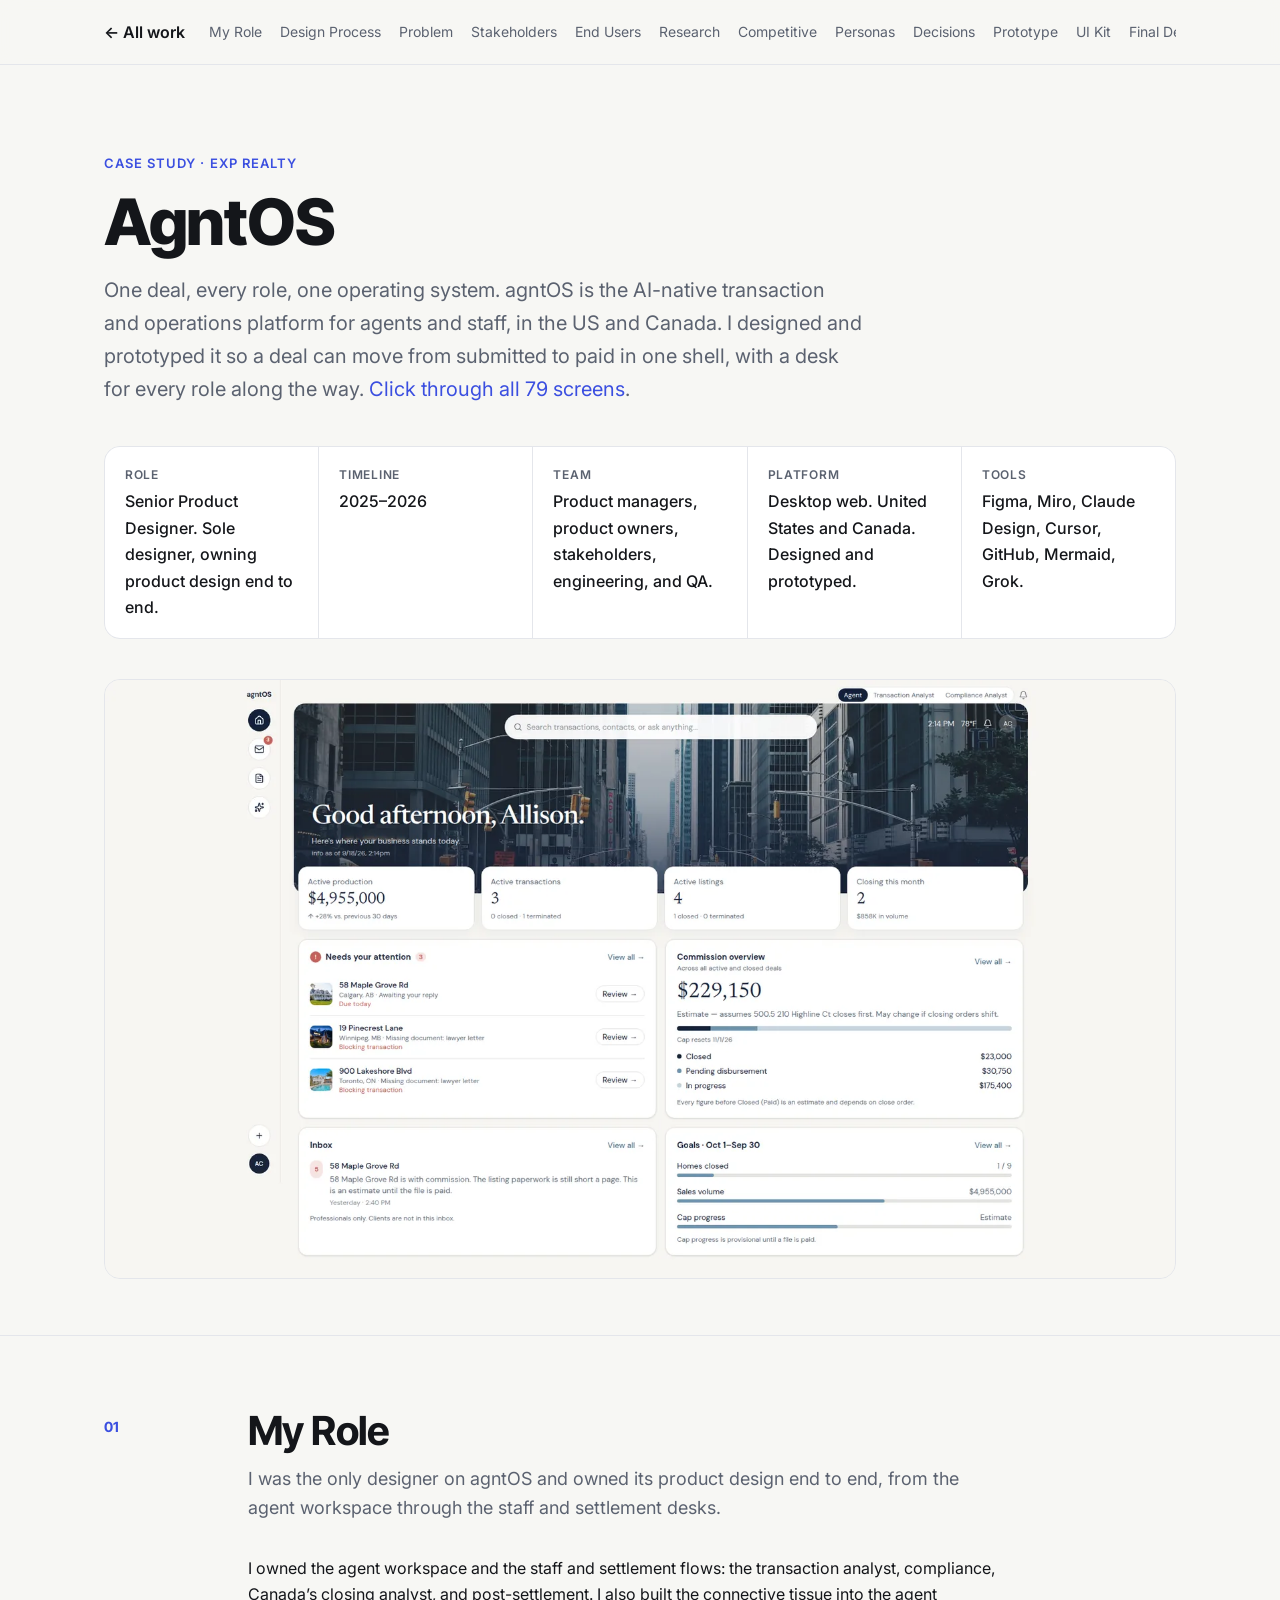
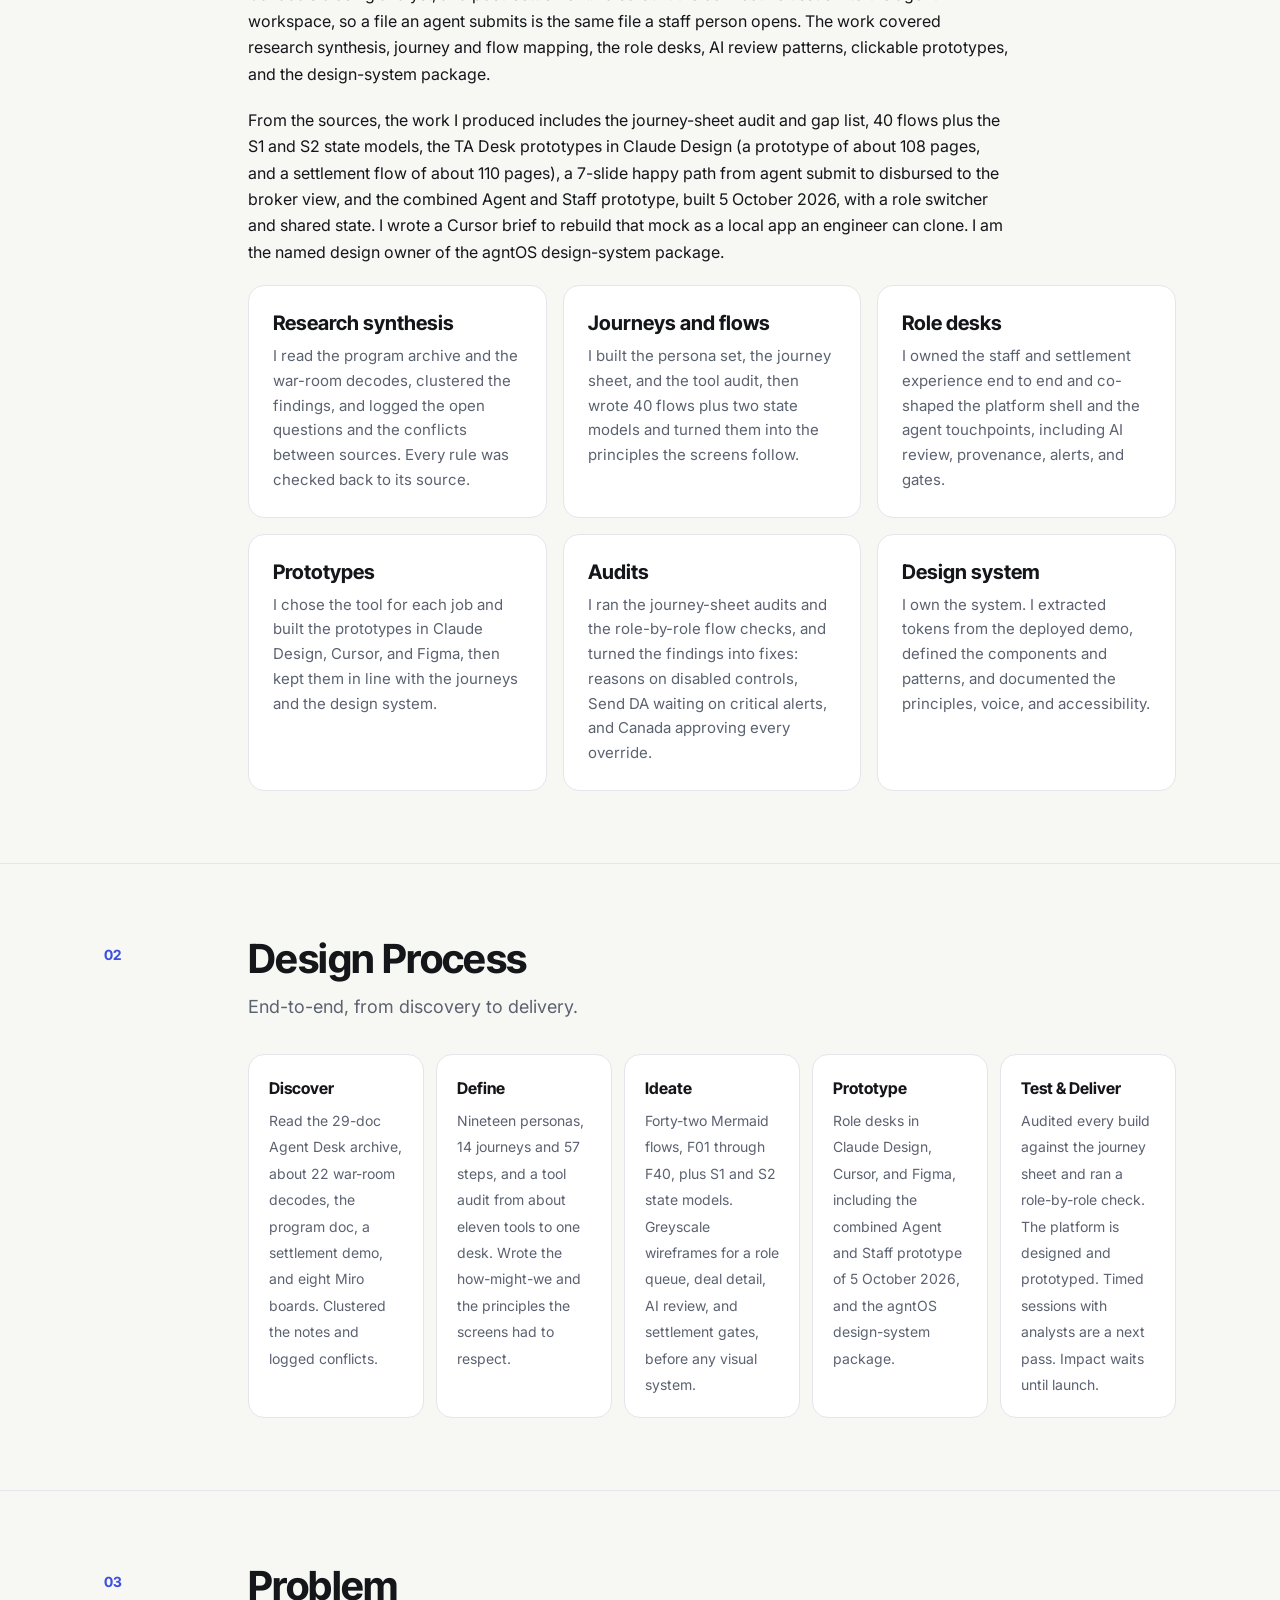
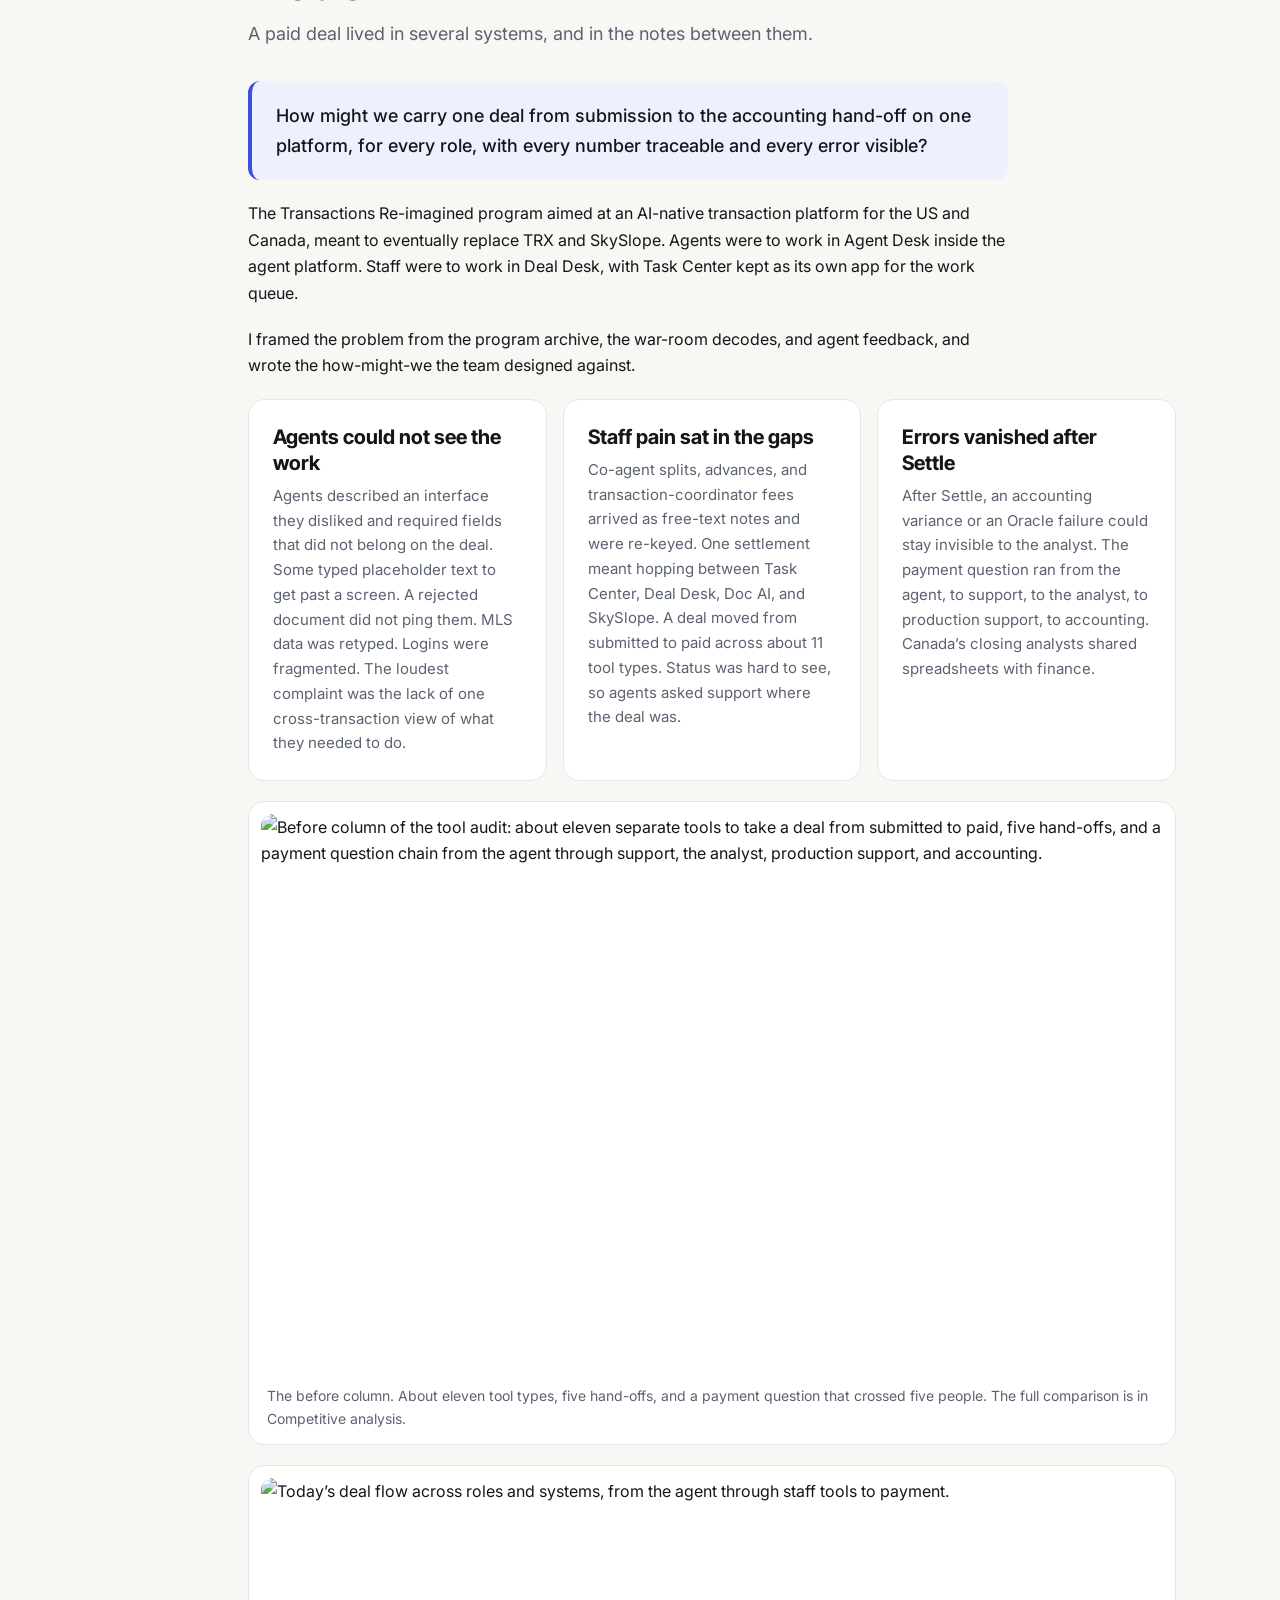
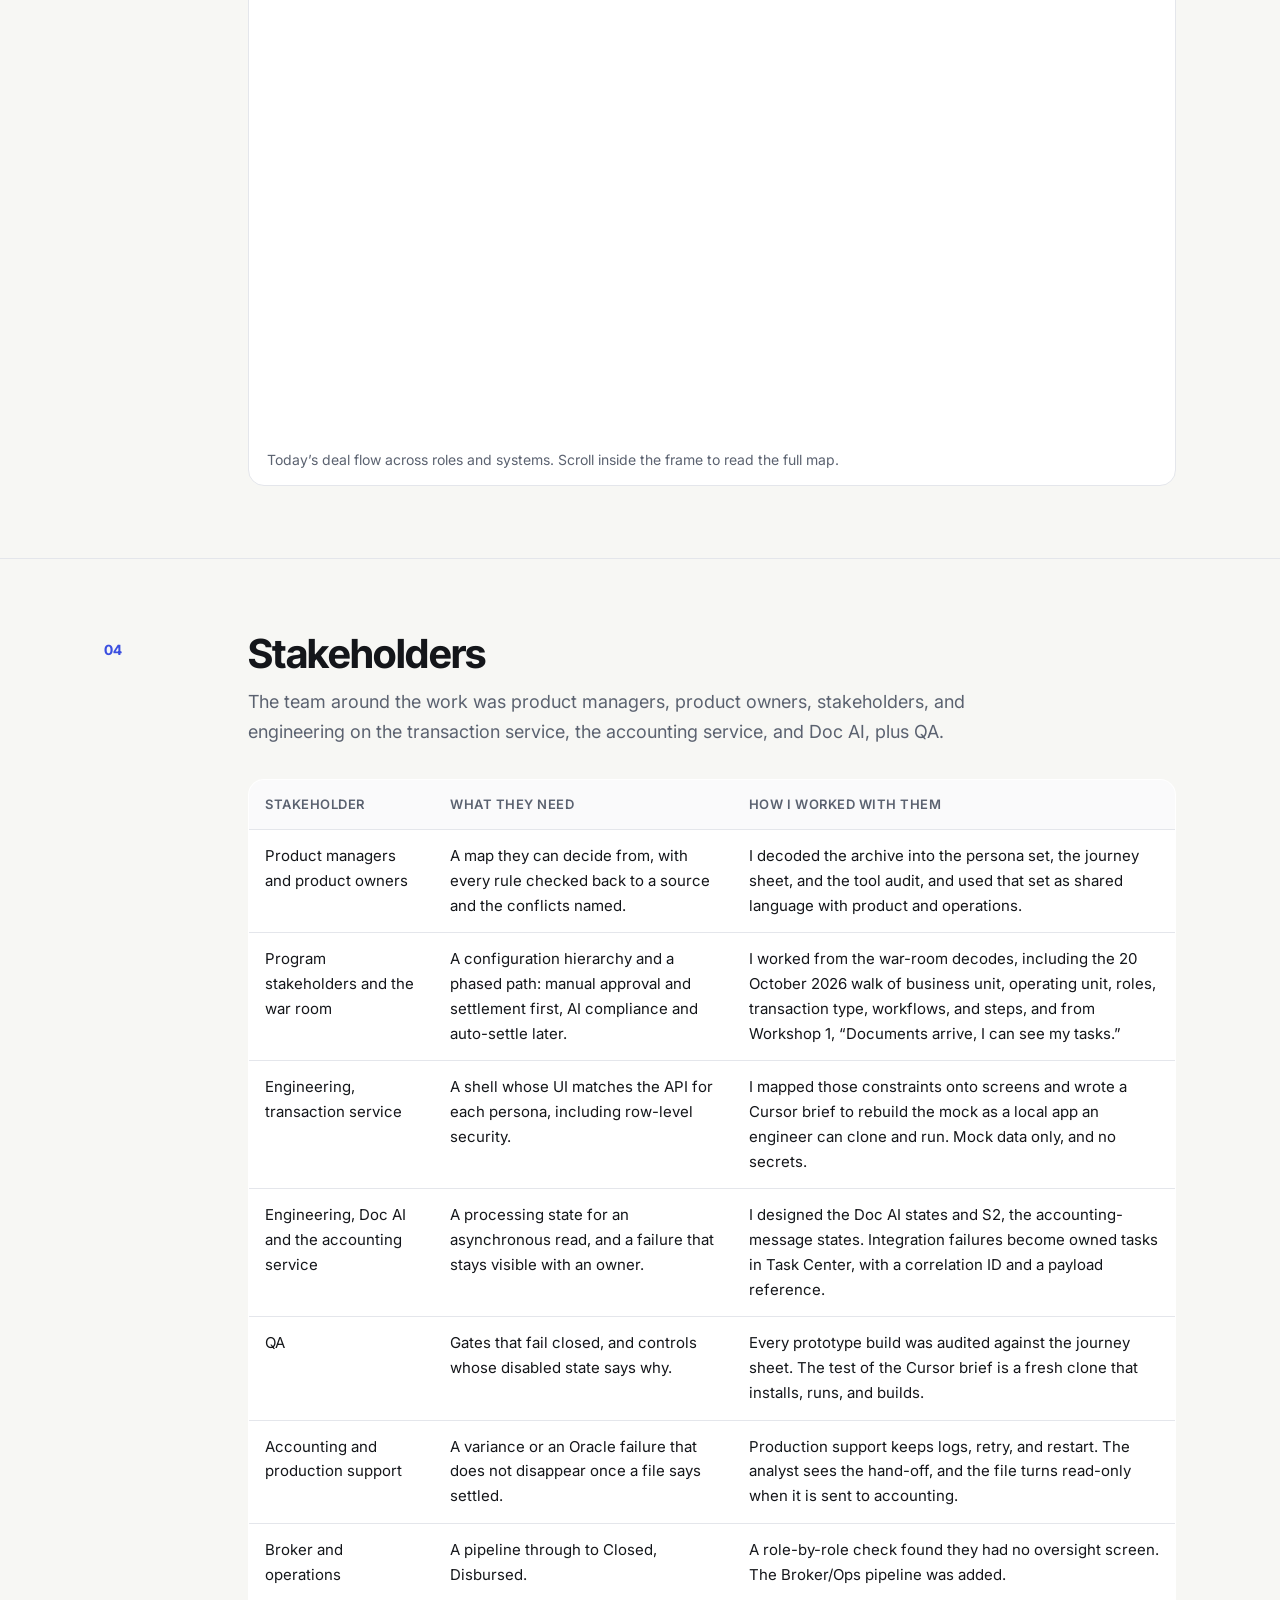
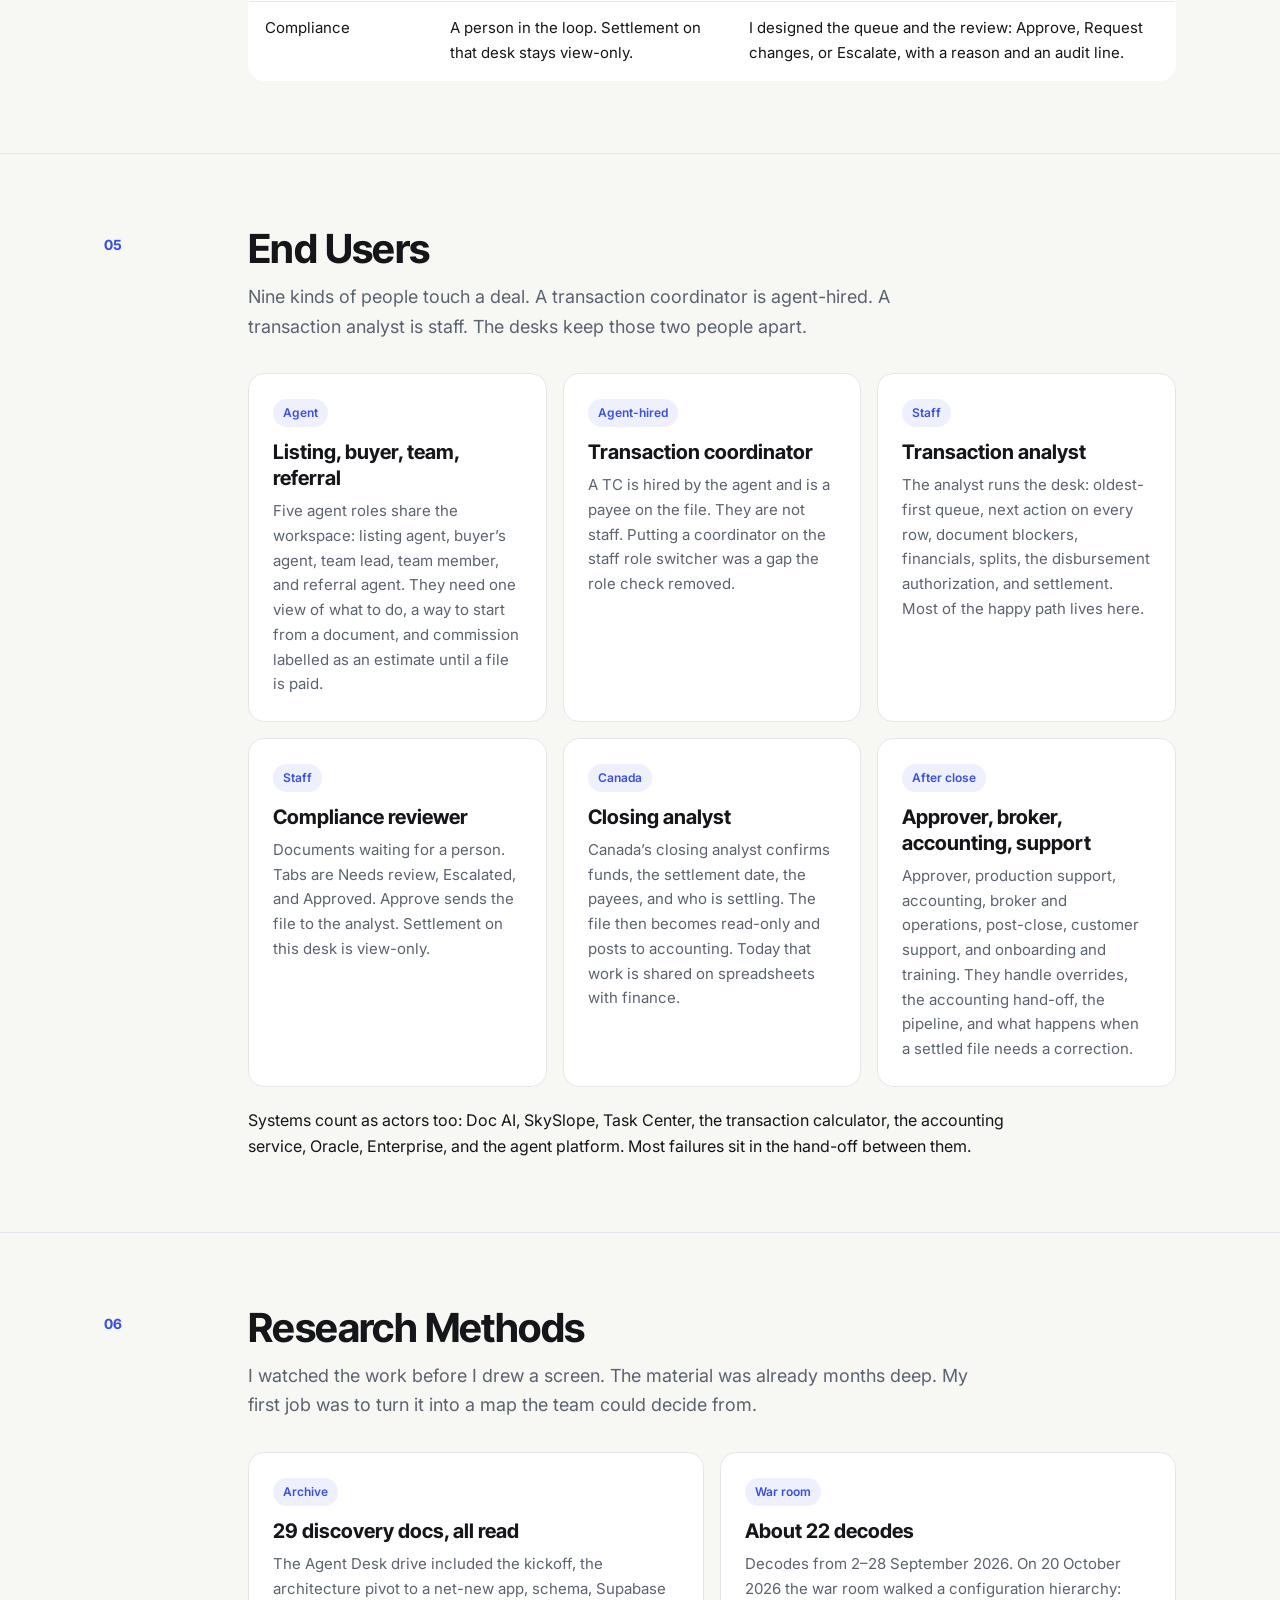
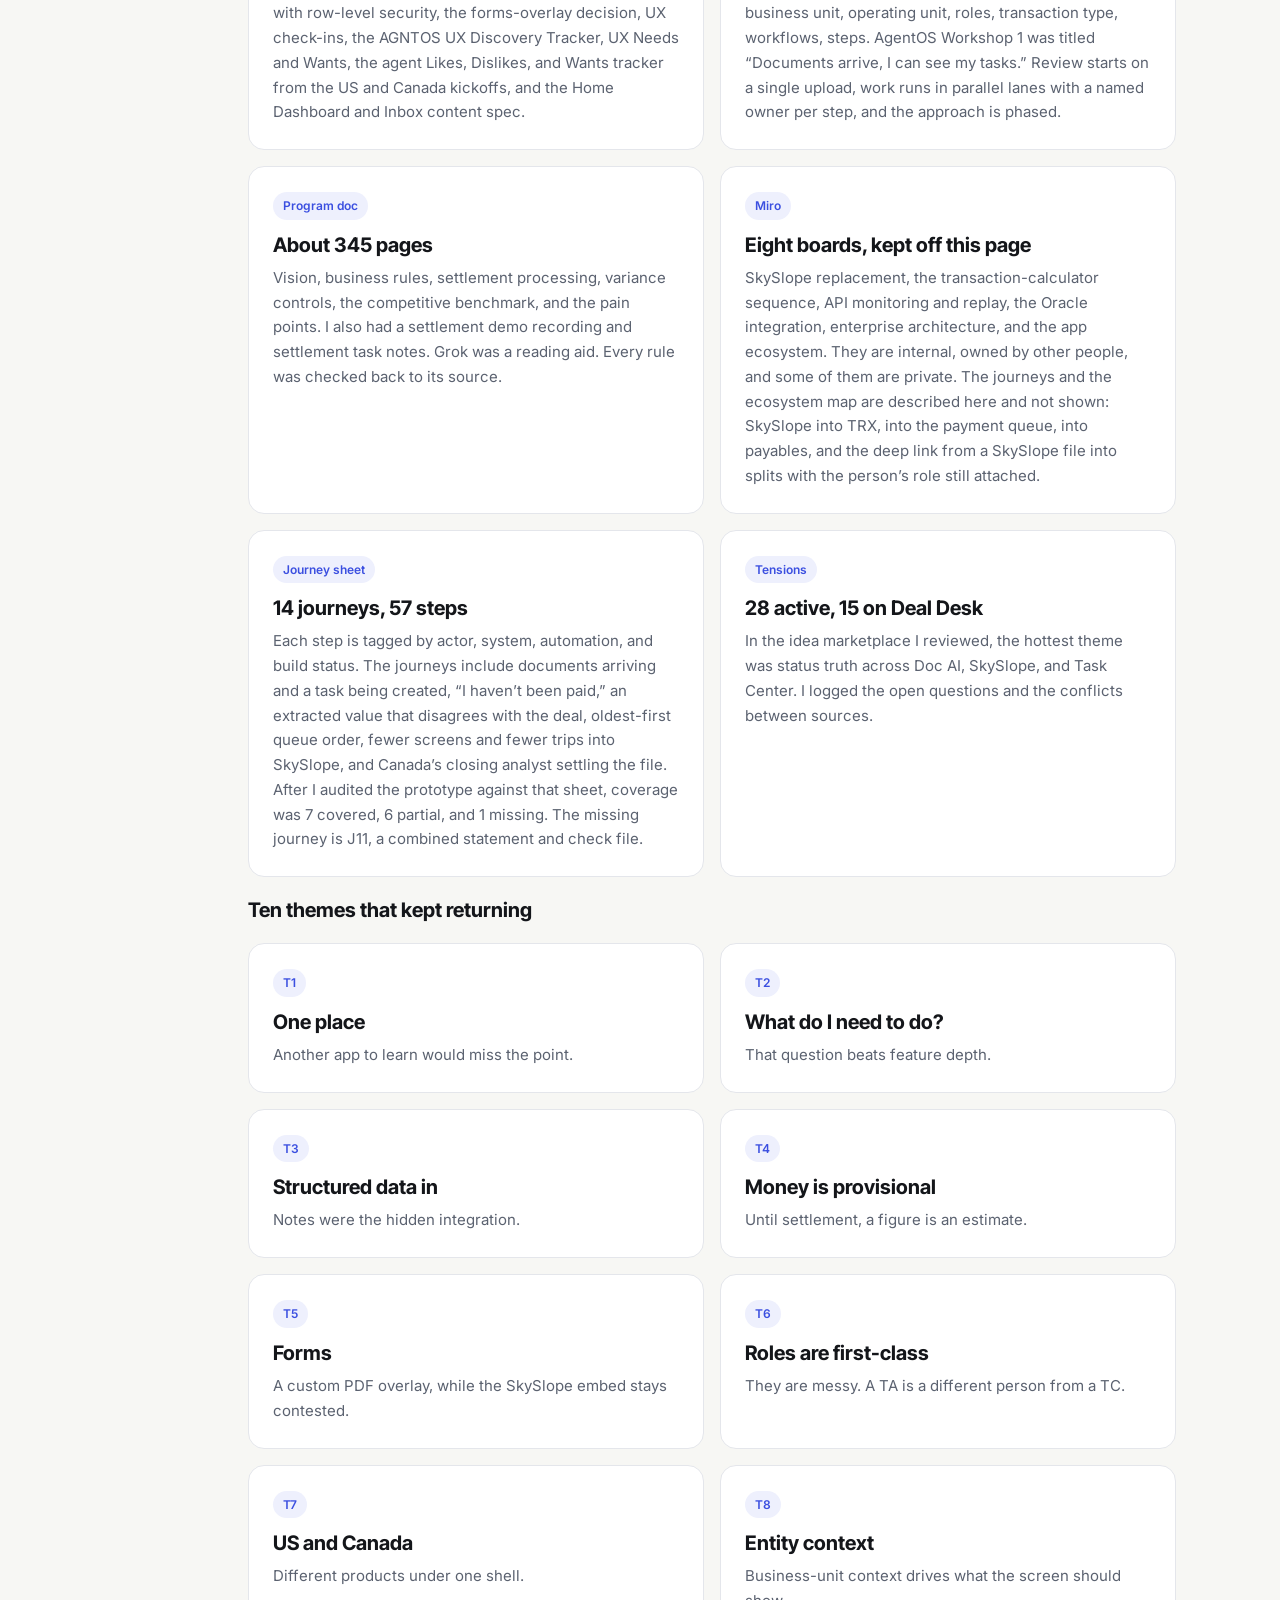
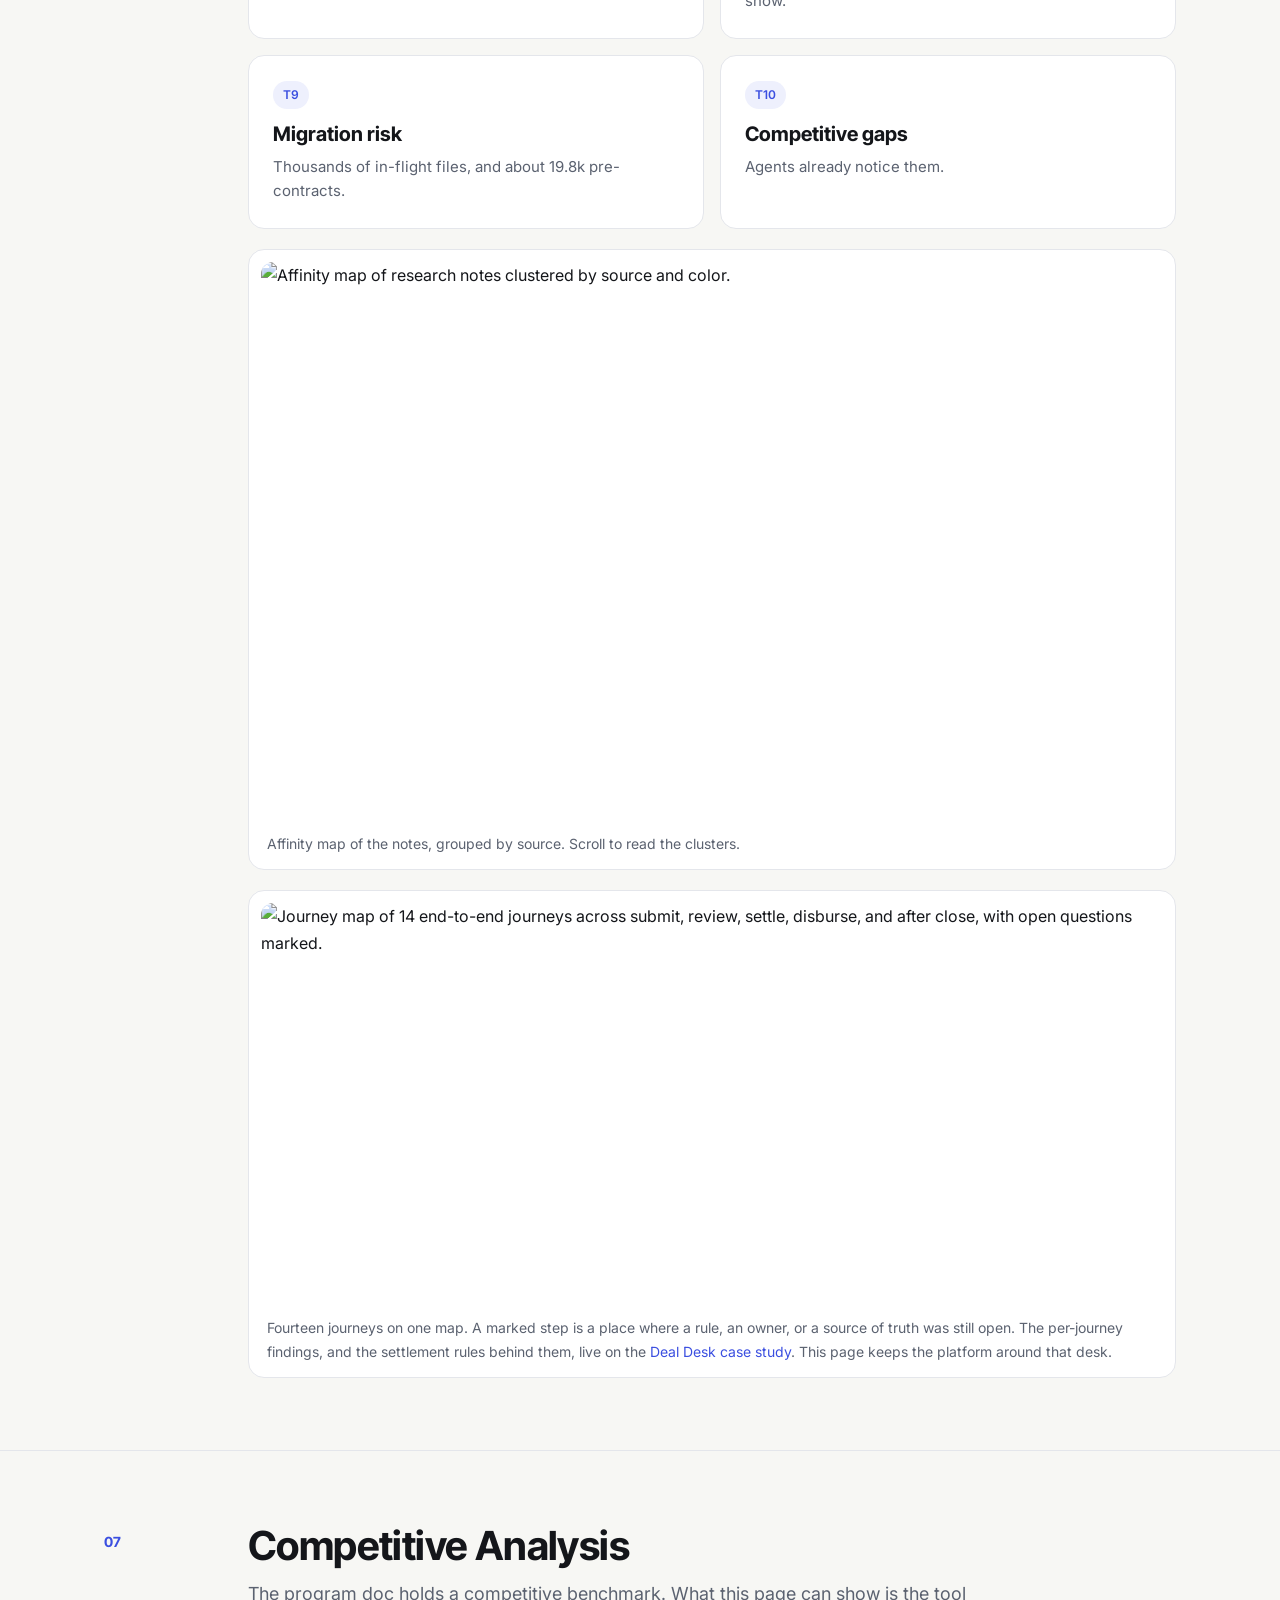
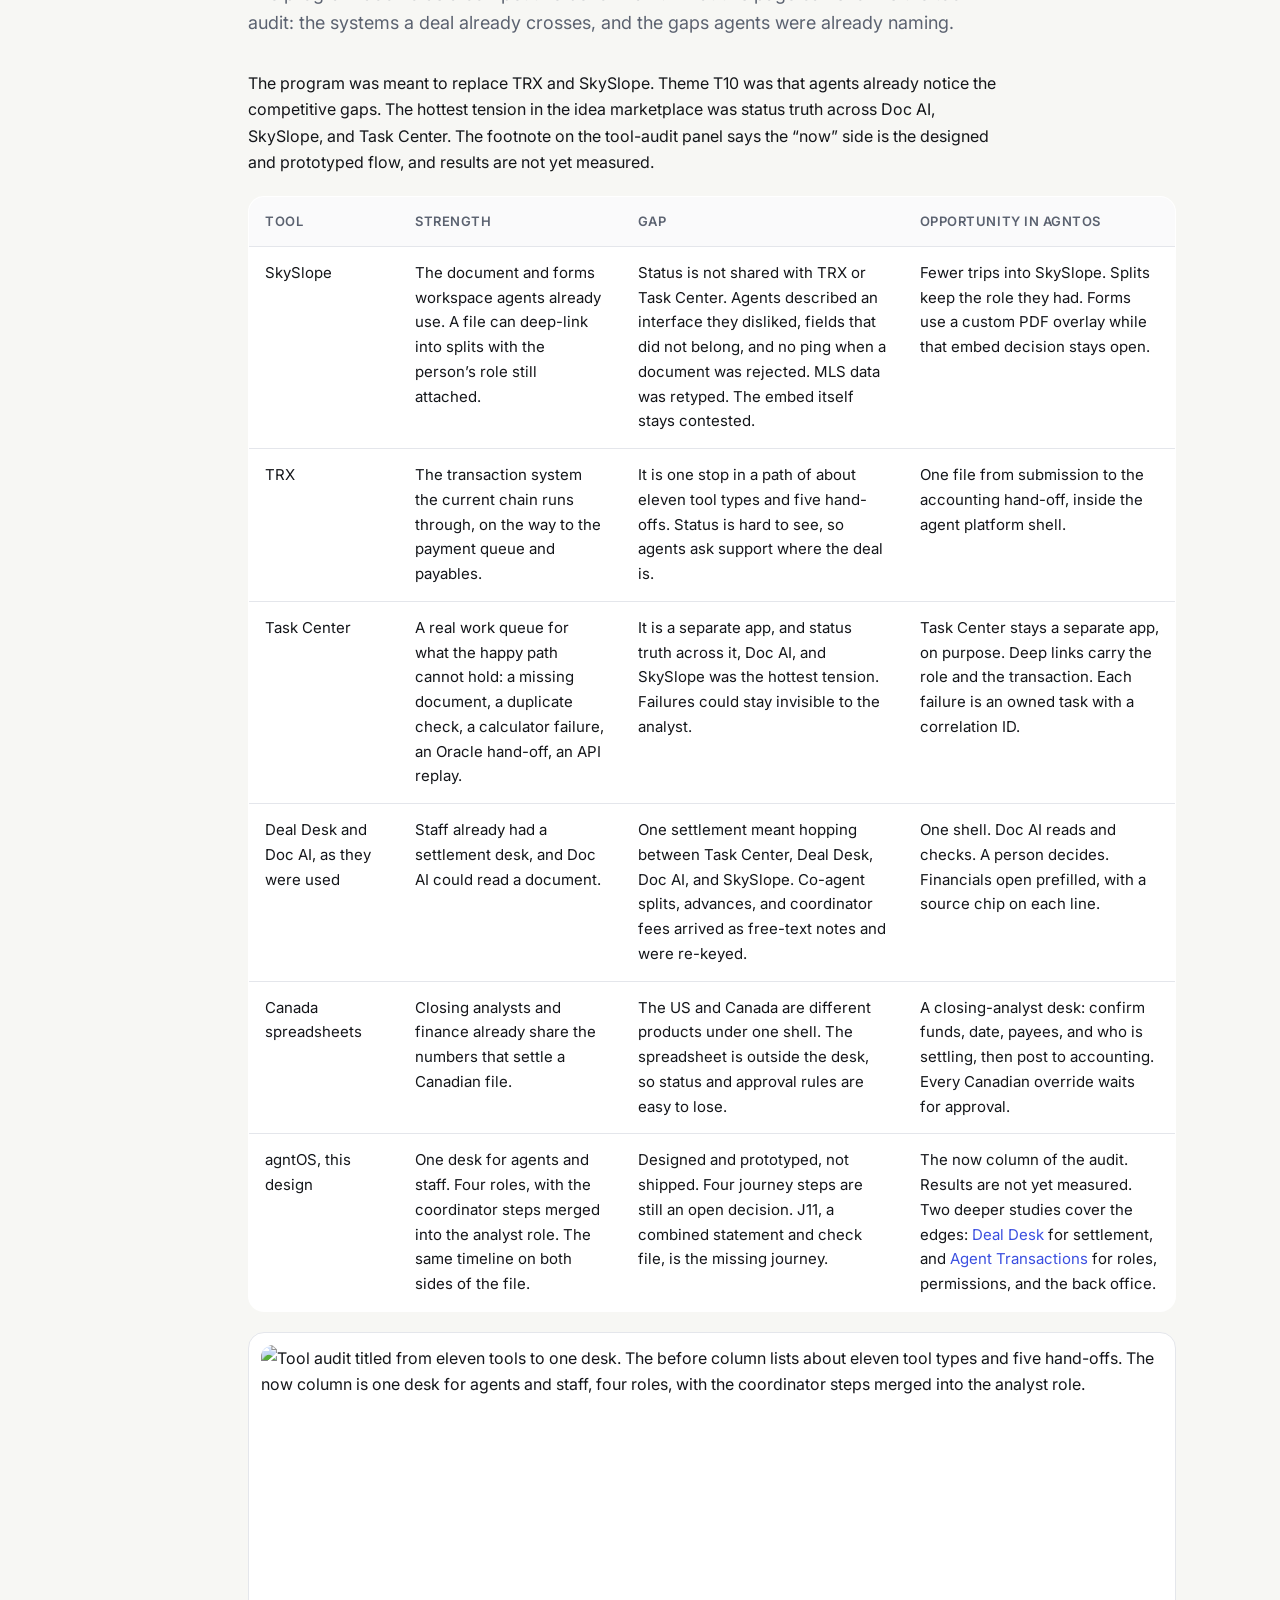
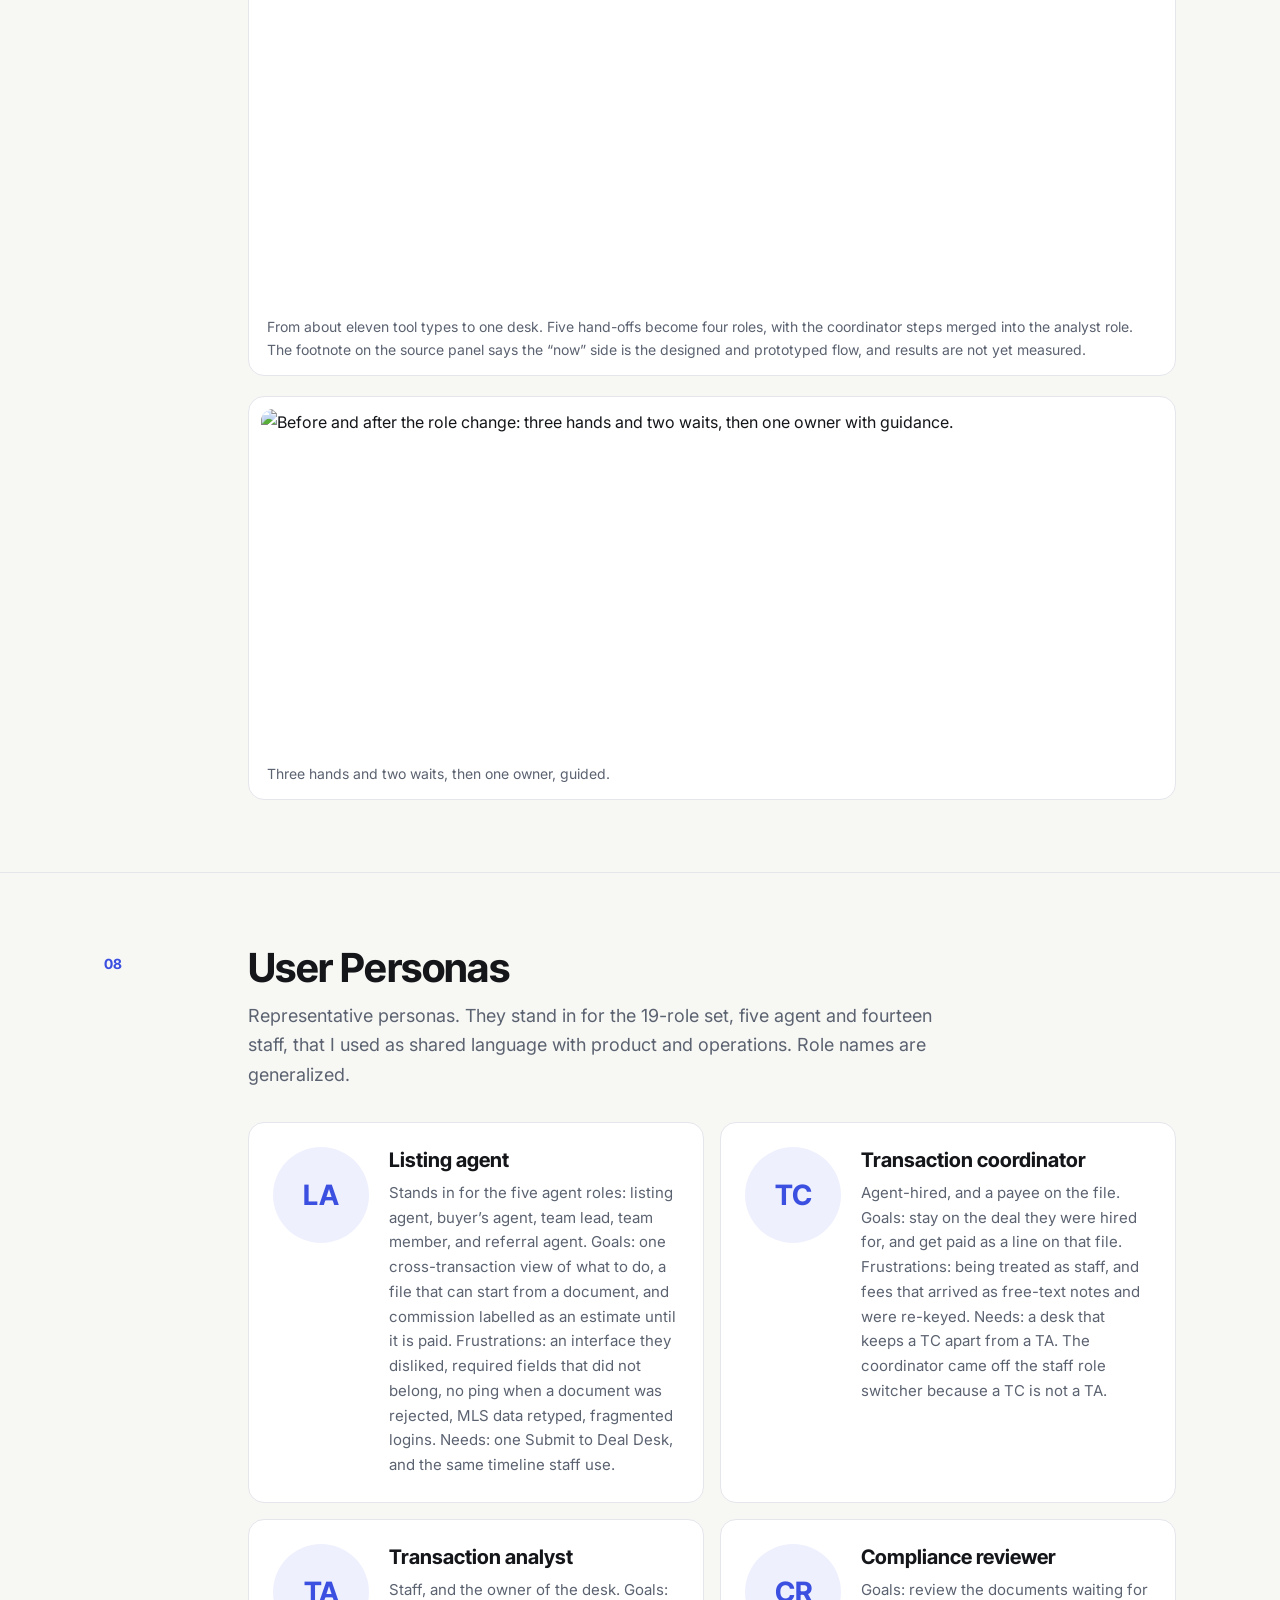
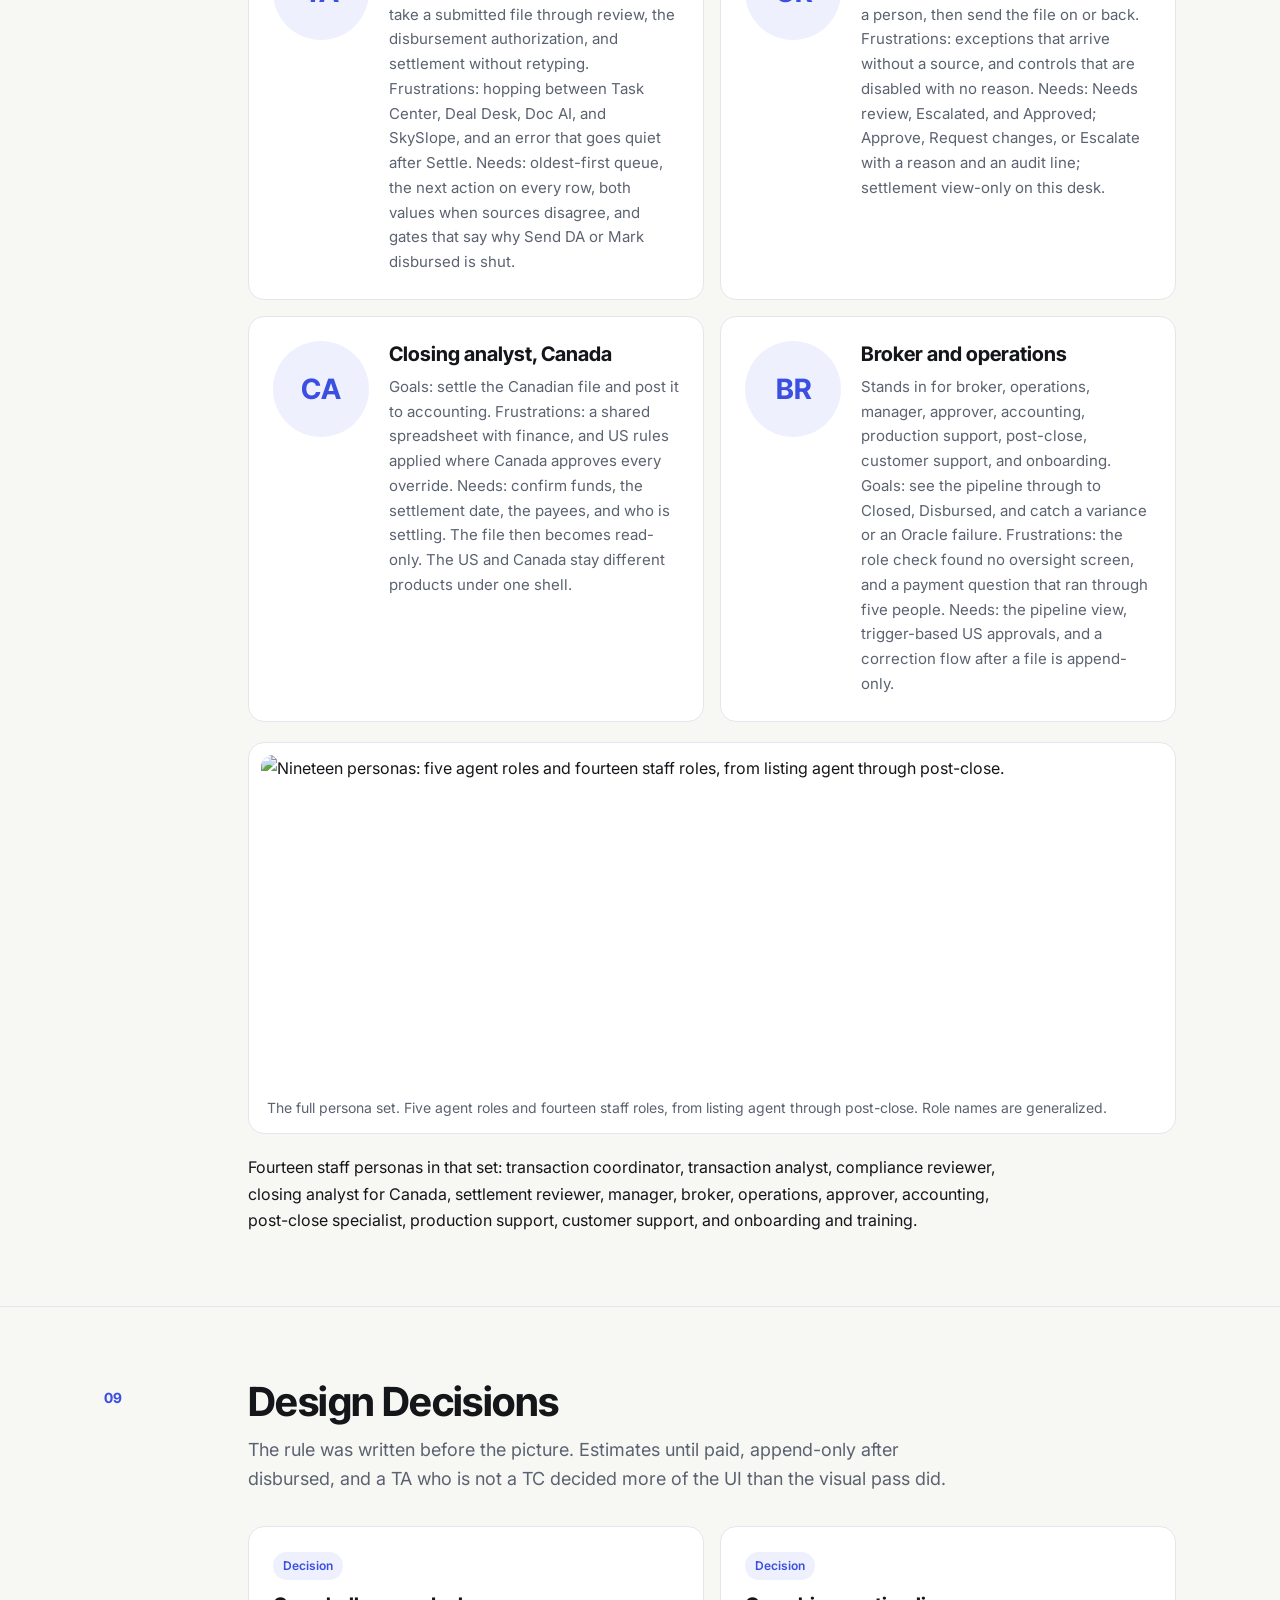
==== commit 883e56d8: "Update index.html" ====
--- a/index.html
+++ b/index.html
@@ -2,7 +2,7 @@
 <html lang="en">
 <head>
 <meta charset="utf-8"><meta name="viewport" content="width=device-width,initial-scale=1">
-<title>agntOS — Case Study · Suvarna Myneni</title>
+<title>AgntOS — Case Study · Suvarna Myneni</title>
 <meta name="description" content="Product design case study by Suvarna Myneni: agntOS, eXp Realty’s AI-native transaction and operations platform for agents and staff in the US and Canada. Designed and prototyped, 2025–2026.">
 <link rel="canonical" href="https://suvarnamyneni-project.github.io/agntos-case-study/">
 <link rel="stylesheet" href="case-study.css">
@@ -31,7 +31,7 @@
 
 <header class="cs-hero"><div class="wrap">
   <div class="eyebrow">Case Study · eXp Realty</div>
-  <h1>agntOS</h1>
+  <h1>AgntOS</h1>
   <p class="lede">One deal, every role, one operating system. agntOS is the AI-native transaction and operations platform for agents and staff, in the US and Canada. I designed and prototyped it so a deal can move from submitted to paid in one shell, with a desk for every role along the way. <a href="walkthrough.html">Click through all 79 screens</a>.</p>
   <dl class="meta">
     <div><dt>Role</dt><dd>Senior Product Designer. Sole designer, owning product design end to end.</dd></div>
